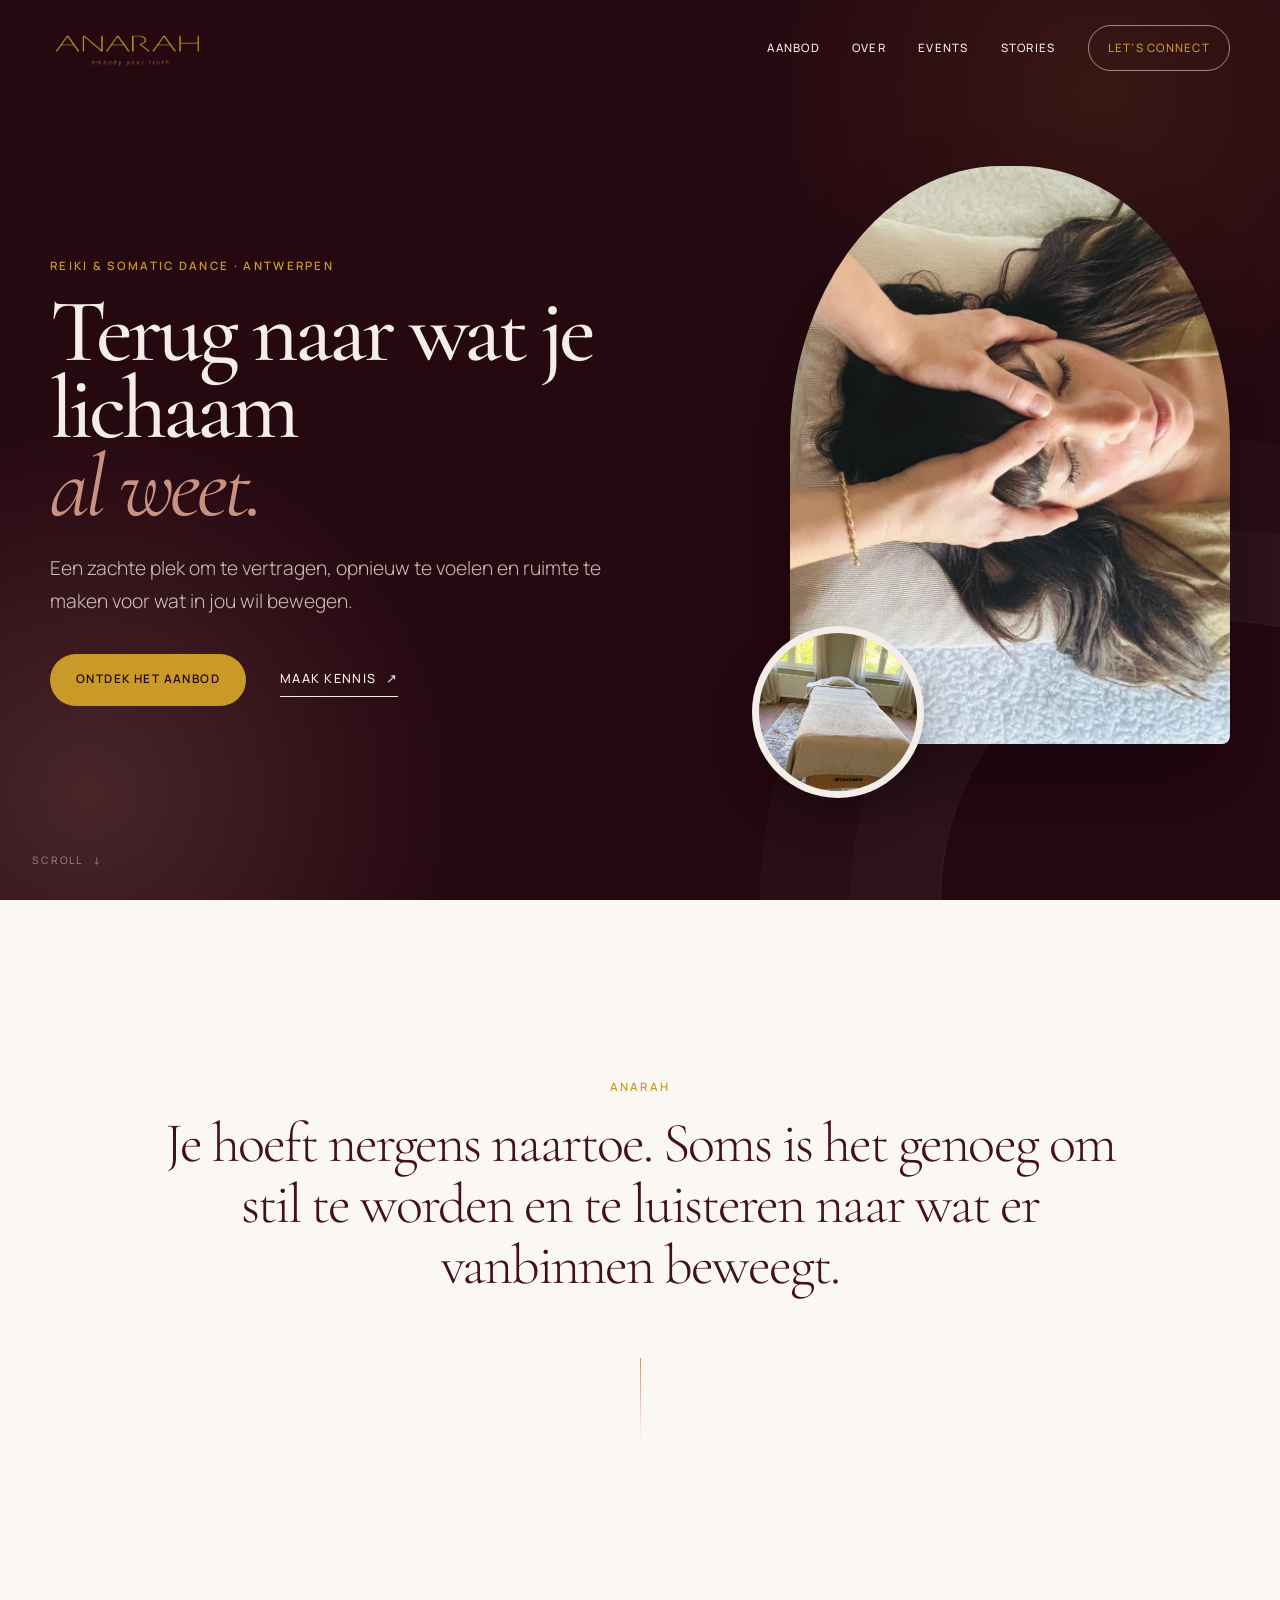
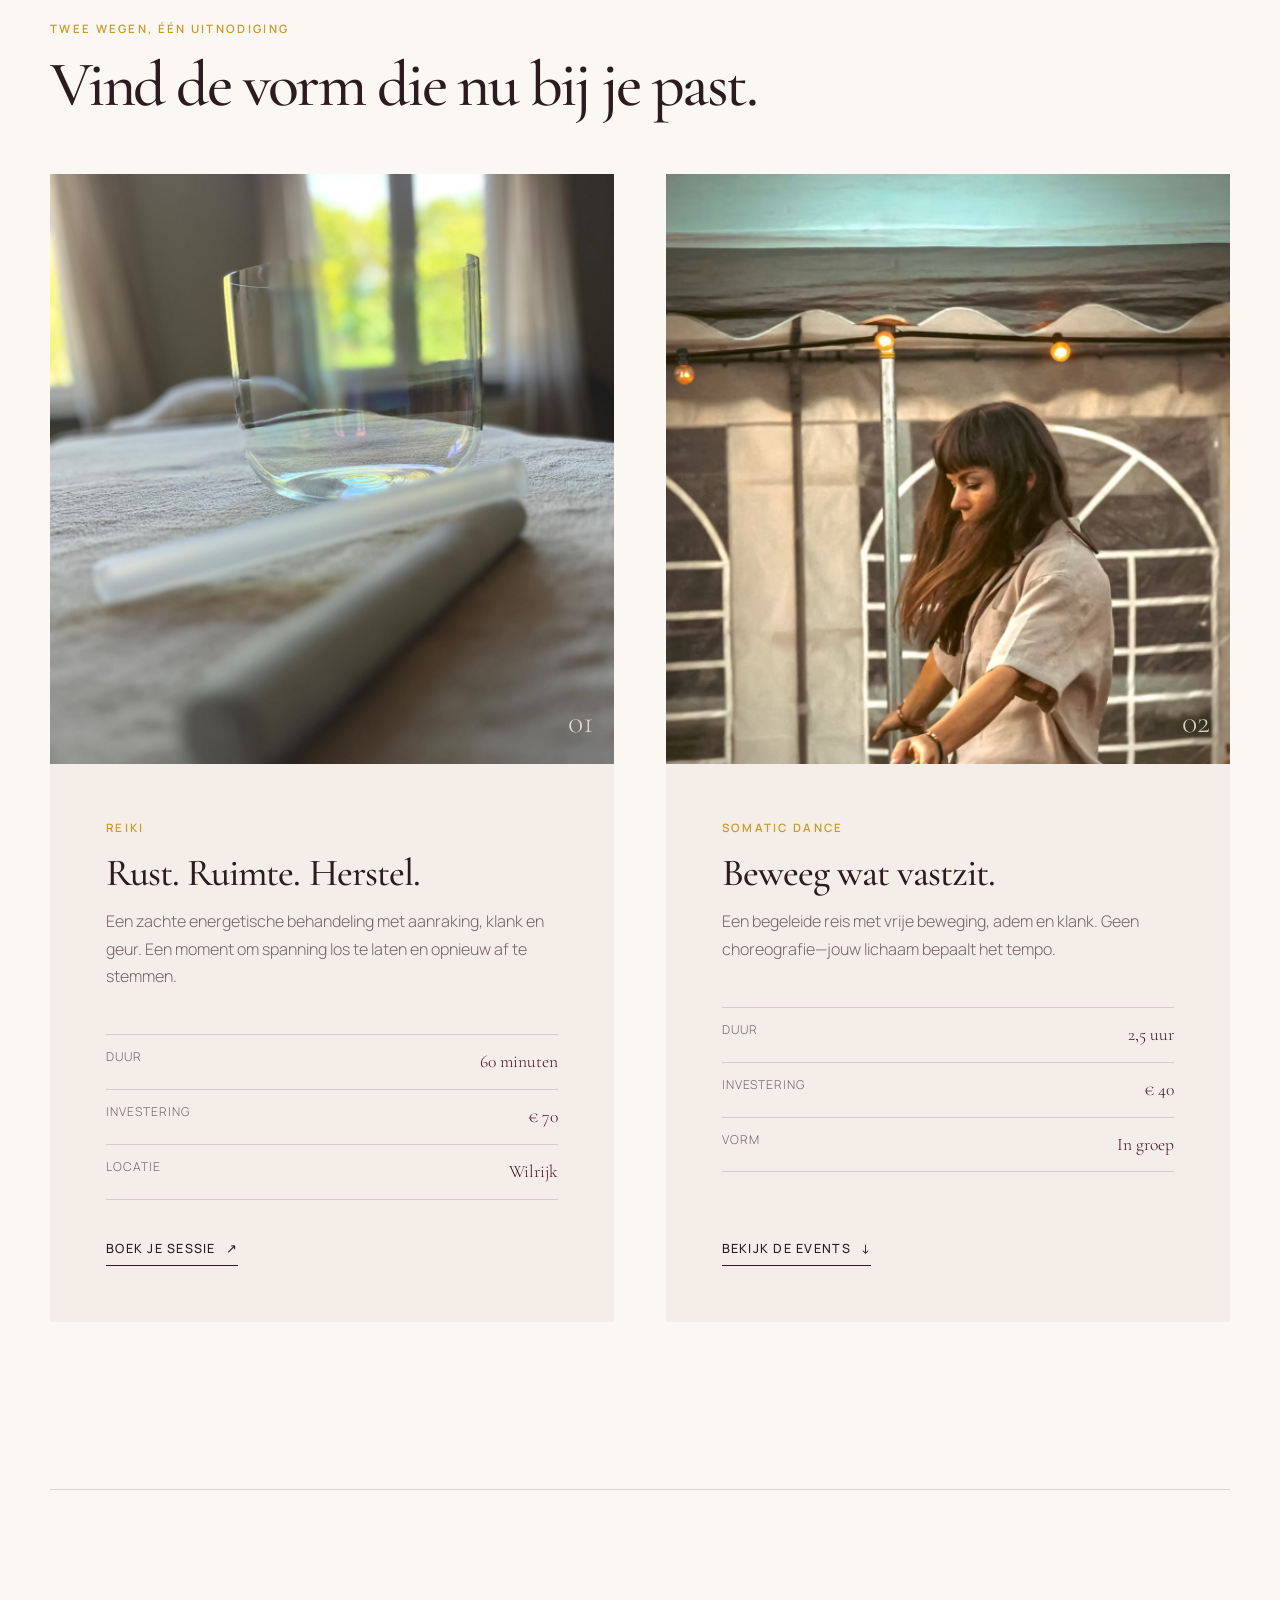
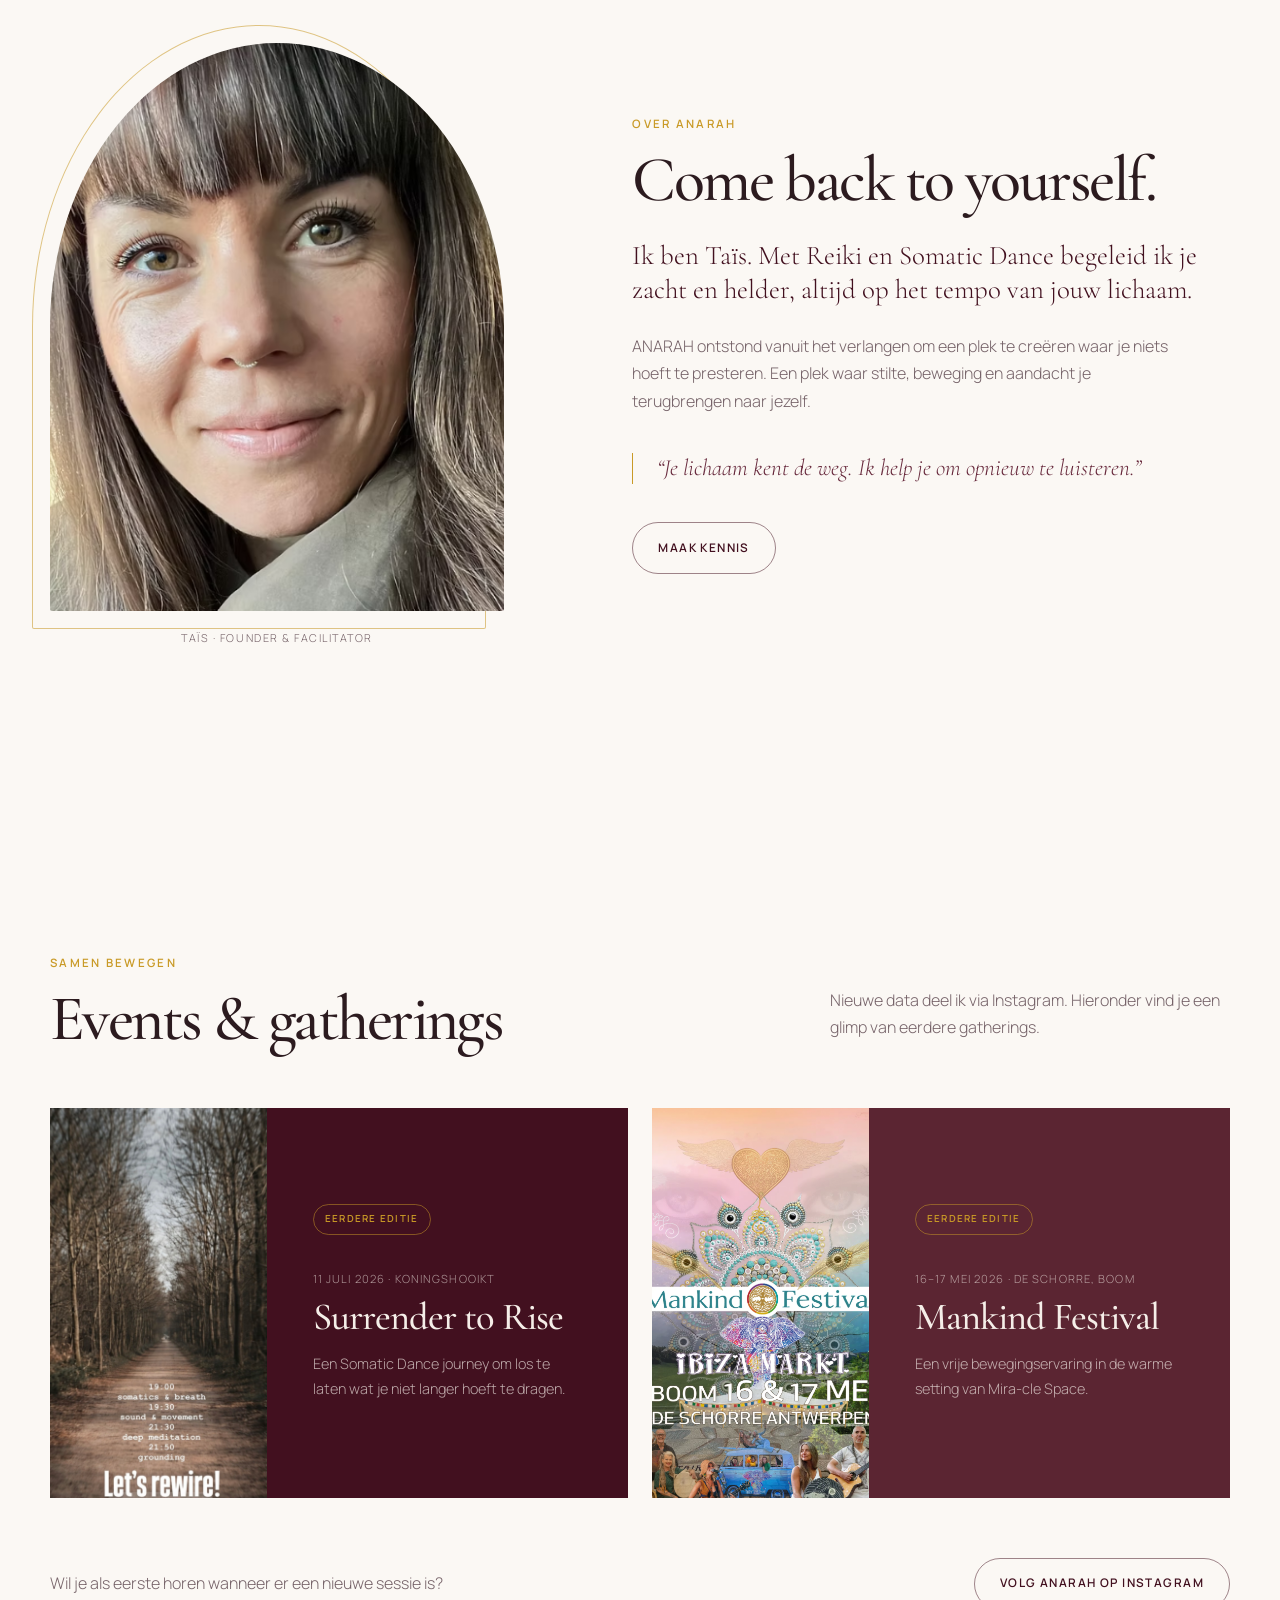
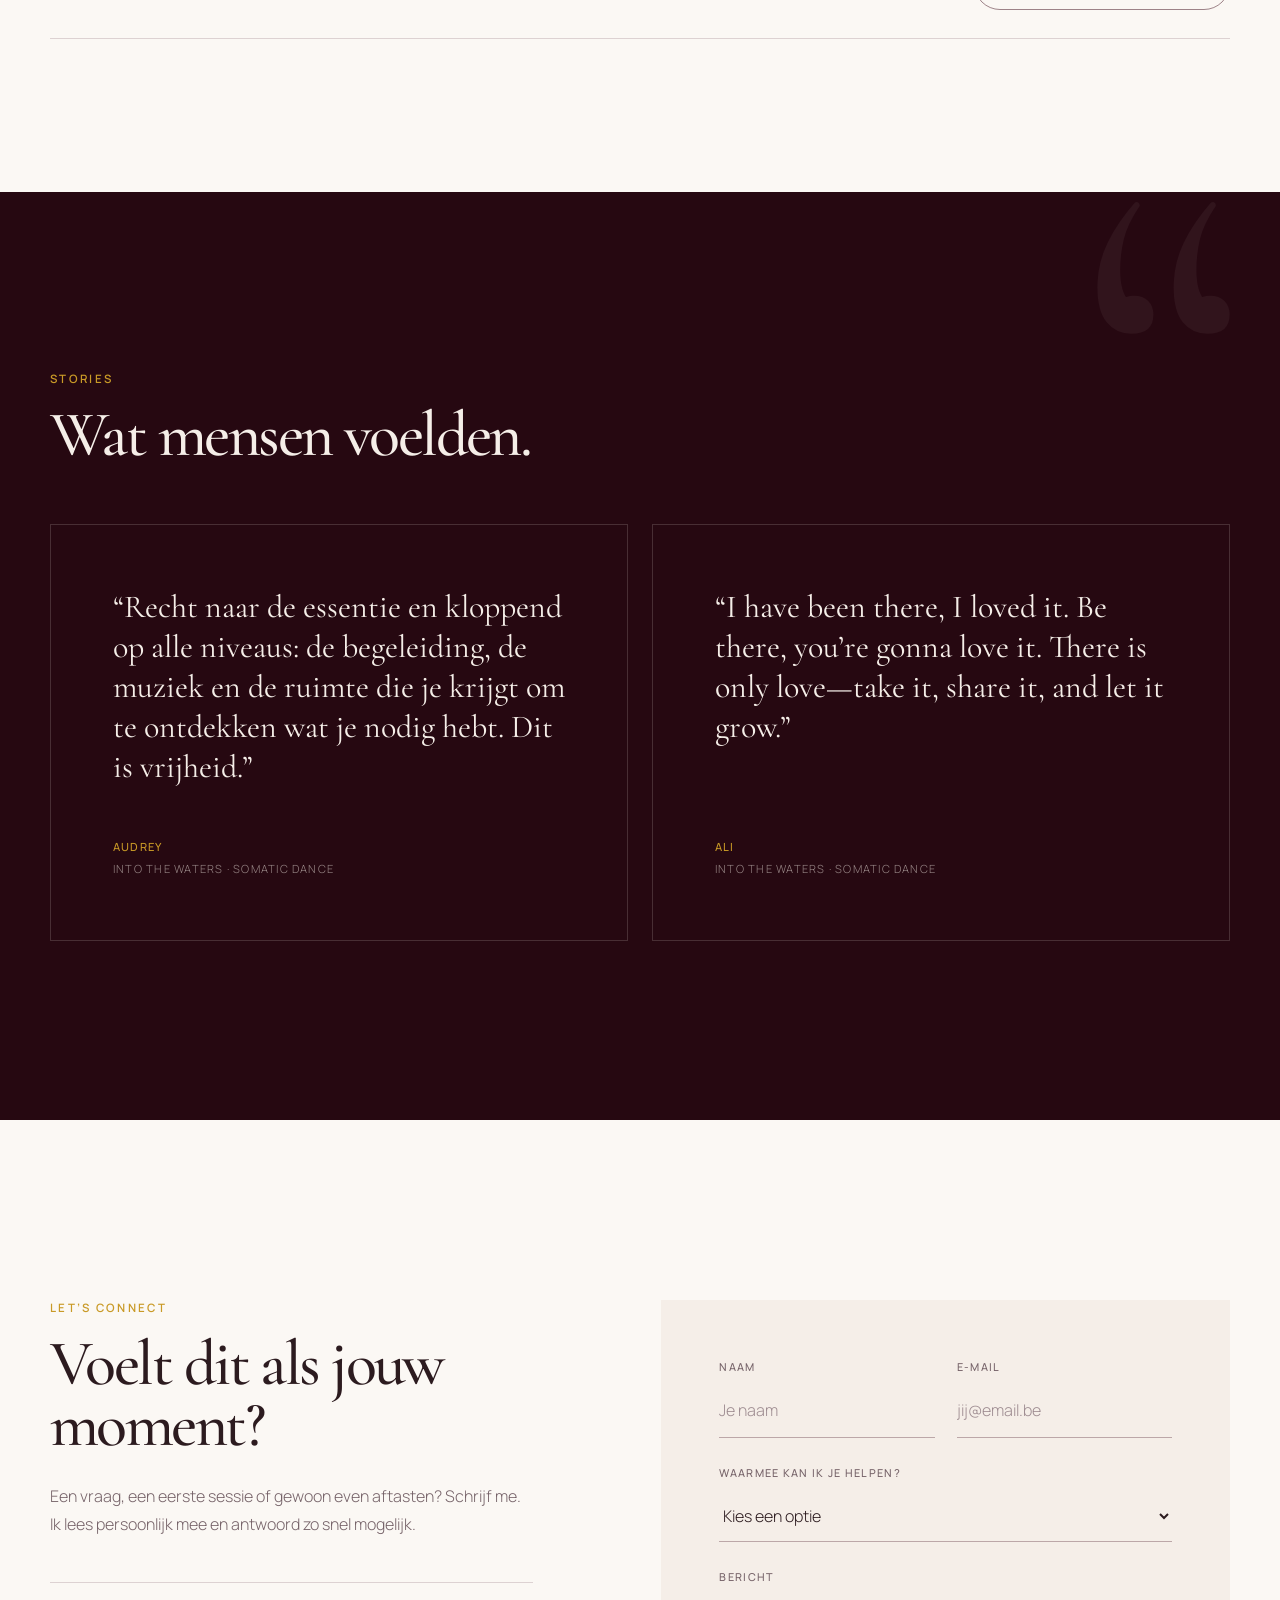
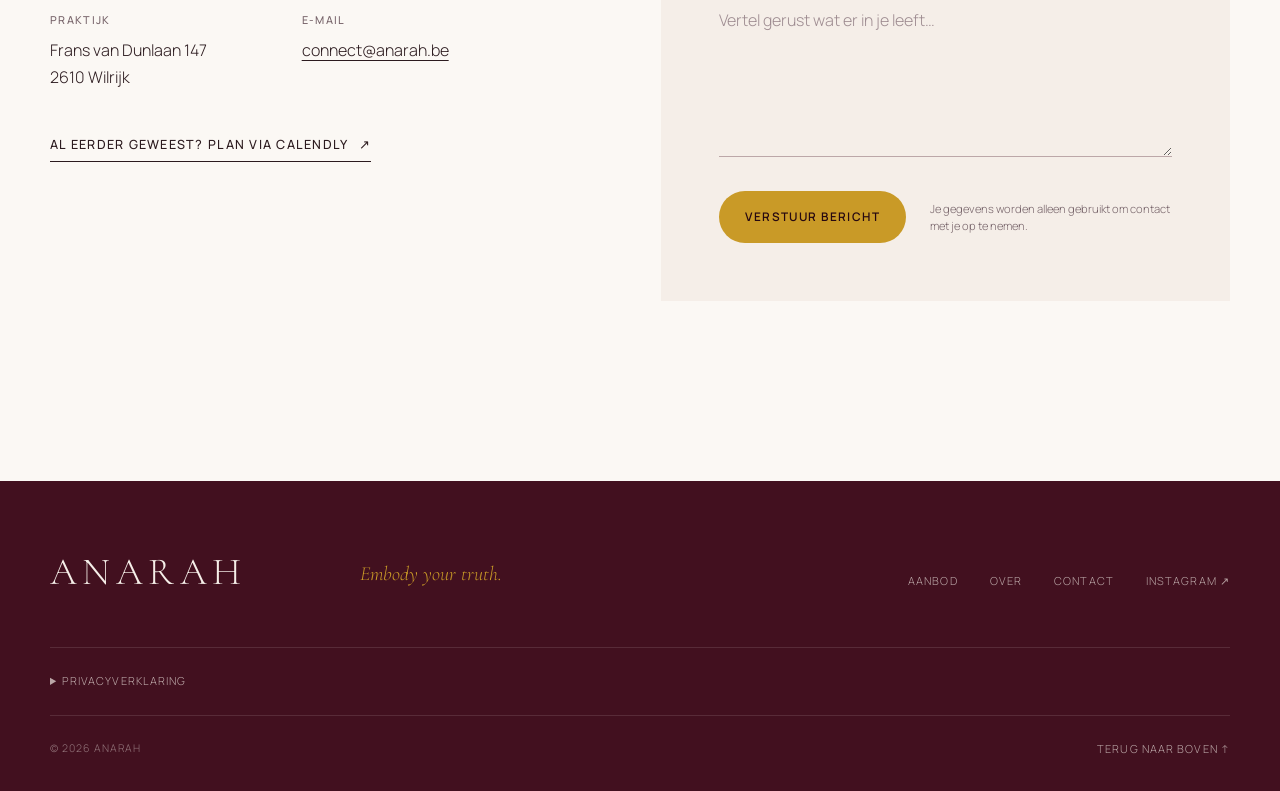
==== index.html @ c898d351 "remove rust ruimt beweging" ====
<!DOCTYPE html>
<html lang="nl">
<head>
    <meta charset="UTF-8">
    <meta name="viewport" content="width=device-width, initial-scale=1.0">
    <meta name="description" content="ANARAH biedt Reiki en Somatic Dance in Antwerpen: zachte ruimte om te vertragen, te voelen en opnieuw thuis te komen in je lichaam.">
    <meta name="theme-color" content="#42101f">
    <link rel="canonical" href="https://anarah.ruby-owl-6560.chatgpt.site/">
    <meta property="og:type" content="website">
    <meta property="og:locale" content="nl_BE">
    <meta property="og:title" content="ANARAH — Reiki &amp; Somatic Dance">
    <meta property="og:description" content="Een zachte plek om te vertragen, opnieuw te voelen en ruimte te maken voor wat in jou wil bewegen.">
    <meta property="og:url" content="https://anarah.ruby-owl-6560.chatgpt.site/">
    <meta property="og:image" content="https://anarah.ruby-owl-6560.chatgpt.site/images/og-anarah.jpg">
    <meta property="og:image:width" content="1200">
    <meta property="og:image:height" content="630">
    <meta property="og:image:alt" content="ANARAH — Reiki &amp; Somatic Dance. Come back to yourself.">
    <meta name="twitter:card" content="summary_large_image">
    <meta name="twitter:title" content="ANARAH — Reiki &amp; Somatic Dance">
    <meta name="twitter:description" content="Een zachte plek om te vertragen, opnieuw te voelen en ruimte te maken voor wat in jou wil bewegen.">
    <meta name="twitter:image" content="https://anarah.ruby-owl-6560.chatgpt.site/images/og-anarah.jpg">
    <title>ANARAH — Reiki &amp; Somatic Dance in Antwerpen</title>
    <link rel="preconnect" href="https://fonts.googleapis.com">
    <link rel="preconnect" href="https://fonts.gstatic.com" crossorigin>
    <link href="https://fonts.googleapis.com/css2?family=Cormorant+Garamond:ital,wght@0,400;0,500;0,600;1,400&amp;family=Manrope:wght@300;400;500;600&amp;display=swap" rel="stylesheet">
    <link rel="stylesheet" href="css/style.css">
    <script>document.documentElement.classList.add('js');</script>
</head>

<body>
    <a class="skip-link" href="#main">Ga naar de inhoud</a>

    <header class="site-header" id="top">
        <nav class="site-nav" aria-label="Hoofdnavigatie">
            <a href="#top" class="brand" aria-label="ANARAH — naar boven">
                <img src="images/logolanggeel.png" alt="ANARAH — embody your truth">
            </a>

            <button class="nav-toggle" type="button" aria-expanded="false" aria-controls="nav-links" aria-label="Open menu">
                <span></span>
                <span></span>
            </button>

            <div class="nav-links" id="nav-links">
                <a href="#aanbod">Aanbod</a>
                <a href="#over">Over</a>
                <a href="#events">Events</a>
                <a href="#stories">Stories</a>
                <a href="#contact" class="nav-cta">Let’s connect</a>
            </div>
        </nav>
    </header>

    <main id="main">
        <section class="hero" aria-labelledby="hero-title">
            <div class="hero-copy reveal">
                <p class="eyebrow">Reiki &amp; Somatic Dance · Antwerpen</p>
                <h1 id="hero-title">Terug naar wat je lichaam <em>al weet.</em></h1>
                <p class="hero-intro">Een zachte plek om te vertragen, opnieuw te voelen en ruimte te maken voor wat in jou wil bewegen.</p>
                <div class="hero-actions">
                    <a href="#aanbod" class="button button-primary">Ontdek het aanbod</a>
                    <a href="#contact" class="text-link">Maak kennis <span aria-hidden="true">↗</span></a>
                </div>
            </div>

            <div class="hero-visual reveal" aria-label="Reikibehandeling bij ANARAH">
                <div class="hero-image-main">
                    <img src="images/reikibehandeling.jpeg" alt="Een rustige reikibehandeling bij ANARAH">
                </div>
                <div class="hero-image-detail" aria-hidden="true">
                    <img src="images/reikiruimte.jpeg" alt="">
                </div>
            </div>

            <a class="scroll-cue" href="#intro" aria-label="Scroll naar de introductie">
                <span>Scroll</span>
                <span aria-hidden="true">↓</span>
            </a>
        </section>

        <section class="intro-section section-shell" id="intro">
            <p class="eyebrow reveal">ANARAH</p>
            <p class="statement reveal">Je hoeft nergens naartoe. Soms is het genoeg om stil te worden en te luisteren naar wat er vanbinnen beweegt.</p>
            <div class="soft-line" aria-hidden="true"></div>
        </section>

        <section class="services section-shell" id="aanbod" aria-labelledby="services-title">
            <div class="section-heading reveal">
                <p class="eyebrow">Twee wegen, één uitnodiging</p>
                <h2 id="services-title">Vind de vorm die nu bij je past.</h2>
            </div>

            <div class="service-grid">
                <article class="service-card service-card-reiki reveal" id="reiki">
                    <div class="service-card-image">
                        <img src="images/bowl.jpg" alt="Klankschaal in de reikruimte">
                        <span class="service-number">01</span>
                    </div>
                    <div class="service-card-copy">
                        <p class="eyebrow">Reiki</p>
                        <h3>Rust. Ruimte. Herstel.</h3>
                        <p>Een zachte energetische behandeling met aanraking, klank en geur. Een moment om spanning los te laten en opnieuw af te stemmen.</p>
                        <dl class="service-facts">
                            <div><dt>Duur</dt><dd>60 minuten</dd></div>
                            <div><dt>Investering</dt><dd>€ 70</dd></div>
                            <div><dt>Locatie</dt><dd>Wilrijk</dd></div>
                        </dl>
                        <a href="#contact" class="text-link">Boek je sessie <span aria-hidden="true">↗</span></a>
                    </div>
                </article>

                <article class="service-card service-card-dance reveal" id="somatic-dance">
                    <div class="service-card-image">
                        <img src="images/dans.png" alt="Taïs tijdens een Somatic Dance sessie">
                        <span class="service-number">02</span>
                    </div>
                    <div class="service-card-copy">
                        <p class="eyebrow">Somatic Dance</p>
                        <h3>Beweeg wat vastzit.</h3>
                        <p>Een begeleide reis met vrije beweging, adem en klank. Geen choreografie—jouw lichaam bepaalt het tempo.</p>
                        <dl class="service-facts">
                            <div><dt>Duur</dt><dd>2,5 uur</dd></div>
                            <div><dt>Investering</dt><dd>€ 40</dd></div>
                            <div><dt>Vorm</dt><dd>In groep</dd></div>
                        </dl>
                        <a href="#events" class="text-link">Bekijk de events <span aria-hidden="true">↓</span></a>
                    </div>
                </article>
            </div>
        </section>

        <section class="about section-shell" id="over" aria-labelledby="about-title">
            <div class="about-photo reveal">
                <img src="images/tais.png" alt="Taïs, oprichter van ANARAH">
                <span class="photo-caption">Taïs · founder &amp; facilitator</span>
            </div>
            <div class="about-copy reveal">
                <p class="eyebrow">Over ANARAH</p>
                <h2 id="about-title">Come back to yourself.</h2>
                <p class="about-lead">Ik ben Taïs. Met Reiki en Somatic Dance begeleid ik je zacht en helder, altijd op het tempo van jouw lichaam.</p>
                <p>ANARAH ontstond vanuit het verlangen om een plek te creëren waar je niets hoeft te presteren. Een plek waar stilte, beweging en aandacht je terugbrengen naar jezelf.</p>
                <blockquote>“Je lichaam kent de weg. Ik help je om opnieuw te luisteren.”</blockquote>
                <a href="#contact" class="button button-outline">Maak kennis</a>
            </div>
        </section>

        <section class="events section-shell" id="events" aria-labelledby="events-title">
            <div class="section-heading section-heading-row reveal">
                <div>
                    <p class="eyebrow">Samen bewegen</p>
                    <h2 id="events-title">Events &amp; gatherings</h2>
                </div>
                <p>Nieuwe data deel ik via Instagram. Hieronder vind je een glimp van eerdere gatherings.</p>
            </div>

            <div class="event-grid">
                <article class="event-card reveal">
                    <div class="event-image">
                        <img src="images/flyersomatic.jpg" alt="Surrender to Rise Somatic Dance">
                    </div>
                    <div class="event-copy">
                        <span class="event-status">Eerdere editie</span>
                        <p class="event-date">11 juli 2026 · Koningshooikt</p>
                        <h3>Surrender to Rise</h3>
                        <p>Een Somatic Dance journey om los te laten wat je niet langer hoeft te dragen.</p>
                    </div>
                </article>

                <article class="event-card reveal">
                    <div class="event-image">
                        <img src="images/mankind.png" alt="Mankind Festival in De Schorre">
                    </div>
                    <div class="event-copy">
                        <span class="event-status">Eerdere editie</span>
                        <p class="event-date">16–17 mei 2026 · De Schorre, Boom</p>
                        <h3>Mankind Festival</h3>
                        <p>Een vrije bewegingservaring in de warme setting van Mira-cle Space.</p>
                    </div>
                </article>
            </div>

            <div class="events-footer reveal">
                <p>Wil je als eerste horen wanneer er een nieuwe sessie is?</p>
                <a href="https://www.instagram.com/anarah_88" target="_blank" rel="noopener noreferrer" class="button button-outline">Volg ANARAH op Instagram</a>
            </div>
        </section>

        <section class="stories" id="stories" aria-labelledby="stories-title">
            <div class="section-shell">
                <div class="section-heading stories-heading reveal">
                    <p class="eyebrow">Stories</p>
                    <h2 id="stories-title">Wat mensen voelden.</h2>
                </div>

                <div class="story-grid">
                    <figure class="story-card reveal">
                        <blockquote>“Recht naar de essentie en kloppend op alle niveaus: de begeleiding, de muziek en de ruimte die je krijgt om te ontdekken wat je nodig hebt. Dit is vrijheid.”</blockquote>
                        <figcaption>
                            <strong>Audrey</strong>
                            <span>Into the Waters · Somatic Dance</span>
                        </figcaption>
                    </figure>

                    <figure class="story-card reveal">
                        <blockquote>“I have been there, I loved it. Be there, you’re gonna love it. There is only love—take it, share it, and let it grow.”</blockquote>
                        <figcaption>
                            <strong>Ali</strong>
                            <span>Into the Waters · Somatic Dance</span>
                        </figcaption>
                    </figure>
                </div>
            </div>
        </section>

        <section class="contact section-shell" id="contact" aria-labelledby="contact-title">
            <div class="contact-intro reveal">
                <p class="eyebrow">Let’s connect</p>
                <h2 id="contact-title">Voelt dit als jouw moment?</h2>
                <p>Een vraag, een eerste sessie of gewoon even aftasten? Schrijf me. Ik lees persoonlijk mee en antwoord zo snel mogelijk.</p>

                <div class="contact-details">
                    <div>
                        <span>Praktijk</span>
                        <address>Frans van Dunlaan 147<br>2610 Wilrijk</address>
                    </div>
                    <div>
                        <span>E-mail</span>
                        <a href="mailto:connect@anarah.be">connect@anarah.be</a>
                    </div>
                </div>

                <a href="https://calendly.com/tais-meeus/30min" target="_blank" rel="noopener noreferrer" class="text-link">Al eerder geweest? Plan via Calendly <span aria-hidden="true">↗</span></a>
            </div>

            <form class="contact-form reveal" id="contactForm" action="https://api.web3forms.com/submit" method="POST">
                <input type="hidden" name="access_key" value="cdd657ca-5a1e-4d22-bb32-f6017513e68b">
                <input type="hidden" name="subject" value="Nieuw contact via anarah.be">
                <input type="hidden" name="from_name" value="Anarah website">
                <input type="checkbox" name="botcheck" class="botcheck" tabindex="-1" autocomplete="off">

                <div class="form-row">
                    <label>
                        <span>Naam</span>
                        <input type="text" name="name" autocomplete="name" placeholder="Je naam" required>
                    </label>
                    <label>
                        <span>E-mail</span>
                        <input type="email" name="email" autocomplete="email" placeholder="jij@email.be" required>
                    </label>
                </div>

                <label>
                    <span>Waarmee kan ik je helpen?</span>
                    <select name="interest">
                        <option value="">Kies een optie</option>
                        <option value="Reiki">Reiki</option>
                        <option value="Somatic Dance">Somatic Dance</option>
                        <option value="Andere vraag">Andere vraag</option>
                    </select>
                </label>

                <label>
                    <span>Bericht</span>
                    <textarea name="message" placeholder="Vertel gerust wat er in je leeft…" rows="5" required></textarea>
                </label>

                <div class="form-footer">
                    <button type="submit" class="button button-primary">Verstuur bericht</button>
                    <p>Je gegevens worden alleen gebruikt om contact met je op te nemen.</p>
                </div>
                <p id="contactThanks" class="form-status" role="status" aria-live="polite"></p>
            </form>
        </section>
    </main>

    <footer class="site-footer">
        <div class="footer-main section-shell">
            <a href="#top" class="footer-brand">ANARAH</a>
            <p>Embody your truth.</p>
            <div class="footer-links">
                <a href="#aanbod">Aanbod</a>
                <a href="#over">Over</a>
                <a href="#contact">Contact</a>
                <a href="https://www.instagram.com/anarah_88" target="_blank" rel="noopener noreferrer">Instagram ↗</a>
            </div>
        </div>

        <details class="privacy-disclosure section-shell" id="privacy">
            <summary>Privacyverklaring</summary>
            <div class="privacy-content">
                <h2>Jouw gegevens, met zorg behandeld.</h2>
                <p>Wanneer je het contactformulier gebruikt, verwerk ik je naam, e-mailadres en bericht uitsluitend om op jouw vraag te antwoorden of een afspraak te regelen. Je gegevens worden niet gebruikt voor marketing en niet verkocht of gedeeld voor commerciële doeleinden.</p>
                <p>Wanneer er geen samenwerking ontstaat, verwijder ik de correspondentie binnen zes maanden. Bij een traject bewaar ik gegevens alleen zolang dat administratief of wettelijk nodig is. Deze website gebruikt geen tracking- of advertentiecookies.</p>
                <p>Je kunt je gegevens steeds inkijken, corrigeren of laten verwijderen via <a href="mailto:connect@anarah.be">connect@anarah.be</a>. Verantwoordelijke: Anarah, Frans van Dunlaan 147, 2610 Wilrijk.</p>
            </div>
        </details>

        <div class="footer-bottom section-shell">
            <span>© 2026 ANARAH</span>
            <a href="#top">Terug naar boven ↑</a>
        </div>
    </footer>

    <script src="js/script.js"></script>
</body>
</html>
---- css/style.css ----
:root {
    --wine: #42101f;
    --wine-deep: #260811;
    --wine-soft: #682a3d;
    --rose: #c99182;
    --blush: #ead7cf;
    --cream: #f5eee8;
    --paper: #fbf8f4;
    --gold: #c99a27;
    --ink: #2c1b1f;
    --muted: #766369;
    --line: rgba(66, 16, 31, 0.16);
    --serif: "Cormorant Garamond", Georgia, serif;
    --sans: "Manrope", Arial, sans-serif;
    --page: min(1180px, calc(100vw - 64px));
}

*, *::before, *::after { box-sizing: border-box; }

html {
    scroll-behavior: smooth;
    scroll-padding-top: 100px;
}

body {
    margin: 0;
    color: var(--ink);
    background: var(--paper);
    font-family: var(--sans);
    font-size: 16px;
    font-weight: 300;
    line-height: 1.7;
    -webkit-font-smoothing: antialiased;
}

body.menu-open { overflow: hidden; }
a { color: inherit; }
img { display: block; max-width: 100%; }
button, input, textarea, select { font: inherit; }
::selection { color: var(--cream); background: var(--wine-soft); }

.skip-link {
    position: fixed;
    top: 12px;
    left: 12px;
    z-index: 1000;
    transform: translateY(-150%);
    padding: 10px 16px;
    color: var(--wine);
    background: var(--cream);
    border-radius: 999px;
}

.skip-link:focus { transform: translateY(0); }
.section-shell { width: var(--page); margin-inline: auto; }

.eyebrow {
    margin: 0 0 18px;
    color: var(--gold);
    font-size: 0.72rem;
    font-weight: 600;
    letter-spacing: 0.2em;
    line-height: 1.4;
    text-transform: uppercase;
}

h1, h2, h3, p { margin-top: 0; }
h1, h2, h3 { font-family: var(--serif); font-weight: 500; }

h1 {
    margin-bottom: 26px;
    font-size: clamp(4rem, 7vw, 7.6rem);
    letter-spacing: -0.045em;
    line-height: 0.87;
}

h1 em {
    display: block;
    color: var(--rose);
    font-weight: 400;
}

h2 {
    margin-bottom: 28px;
    font-size: clamp(3rem, 5vw, 5.2rem);
    letter-spacing: -0.04em;
    line-height: 0.95;
}

h3 {
    margin-bottom: 16px;
    font-size: clamp(2rem, 3vw, 3rem);
    letter-spacing: -0.025em;
    line-height: 1;
}

.site-header {
    position: fixed;
    inset: 0 0 auto;
    z-index: 100;
    color: var(--cream);
    transition: background-color 0.35s ease, box-shadow 0.35s ease;
}

.site-header.scrolled,
.site-header.menu-visible {
    background: rgba(38, 8, 17, 0.94);
    box-shadow: 0 1px 0 rgba(255, 255, 255, 0.08);
    backdrop-filter: blur(18px);
}

.site-nav {
    width: var(--page);
    height: 96px;
    margin-inline: auto;
    display: flex;
    align-items: center;
    justify-content: space-between;
}

.brand { position: relative; z-index: 102; display: block; width: 156px; }
.brand img { width: 100%; height: auto; }

.nav-links {
    display: flex;
    align-items: center;
    gap: clamp(18px, 2.5vw, 38px);
}

.nav-links a {
    color: var(--cream);
    font-size: 0.72rem;
    font-weight: 500;
    letter-spacing: 0.11em;
    text-decoration: none;
    text-transform: uppercase;
    transition: color 0.2s ease;
}

.nav-links a:hover,
.nav-links a:focus-visible,
.nav-links a.active { color: var(--gold); }

.nav-links .nav-cta {
    padding: 12px 19px;
    border: 1px solid rgba(245, 238, 232, 0.55);
    border-radius: 999px;
}

.nav-links .nav-cta:hover,
.nav-links .nav-cta:focus-visible { color: var(--wine-deep); background: var(--cream); }

.nav-toggle {
    position: relative;
    z-index: 102;
    display: none;
    width: 44px;
    height: 44px;
    padding: 0;
    color: inherit;
    background: transparent;
    border: 0;
    cursor: pointer;
}

.nav-toggle span {
    position: absolute;
    left: 9px;
    display: block;
    width: 26px;
    height: 1px;
    background: currentColor;
    transition: transform 0.25s ease, top 0.25s ease;
}

.nav-toggle span:first-child { top: 17px; }
.nav-toggle span:last-child { top: 27px; }
.nav-toggle[aria-expanded="true"] span:first-child { top: 22px; transform: rotate(45deg); }
.nav-toggle[aria-expanded="true"] span:last-child { top: 22px; transform: rotate(-45deg); }

.hero {
    position: relative;
    min-height: 100svh;
    display: grid;
    grid-template-columns: minmax(0, 1fr) minmax(380px, 0.78fr);
    gap: clamp(40px, 7vw, 120px);
    align-items: center;
    padding: 150px max(32px, calc((100vw - 1180px) / 2)) 86px;
    color: var(--cream);
    overflow: hidden;
    background:
        radial-gradient(circle at 7% 88%, rgba(201, 145, 130, 0.21), transparent 26%),
        radial-gradient(circle at 86% 10%, rgba(201, 154, 39, 0.11), transparent 25%),
        var(--wine-deep);
}

.hero::before {
    content: "";
    position: absolute;
    width: 560px;
    aspect-ratio: 1;
    right: -220px;
    bottom: -280px;
    border: 1px solid rgba(245, 238, 232, 0.09);
    border-radius: 50%;
    box-shadow: 0 0 0 90px rgba(245, 238, 232, 0.025), 0 0 0 180px rgba(245, 238, 232, 0.018);
}

.hero-copy { position: relative; z-index: 2; max-width: 710px; }

.hero-intro {
    max-width: 570px;
    margin-bottom: 36px;
    color: rgba(245, 238, 232, 0.78);
    font-size: clamp(1rem, 1.5vw, 1.2rem);
}

.hero-actions { display: flex; align-items: center; gap: 34px; }

.button {
    display: inline-flex;
    min-height: 52px;
    align-items: center;
    justify-content: center;
    padding: 14px 25px;
    border: 1px solid transparent;
    border-radius: 999px;
    font-size: 0.74rem;
    font-weight: 600;
    letter-spacing: 0.12em;
    line-height: 1.2;
    text-decoration: none;
    text-transform: uppercase;
    cursor: pointer;
    transition: transform 0.25s ease, color 0.25s ease, background-color 0.25s ease, border-color 0.25s ease;
}

.button:hover,
.button:focus-visible { transform: translateY(-2px); }
.button-primary { color: var(--wine-deep); background: var(--gold); }
.button-primary:hover,
.button-primary:focus-visible { background: #ddb54d; }
.button-outline { color: var(--wine); border-color: rgba(66, 16, 31, 0.5); }
.button-outline:hover,
.button-outline:focus-visible { color: var(--cream); background: var(--wine); border-color: var(--wine); }

.text-link {
    display: inline-flex;
    align-items: center;
    gap: 10px;
    padding-block: 6px;
    color: inherit;
    border-bottom: 1px solid currentColor;
    font-size: 0.79rem;
    font-weight: 500;
    letter-spacing: 0.1em;
    text-decoration: none;
    text-transform: uppercase;
}

.text-link span { transition: transform 0.2s ease; }
.text-link:hover span,
.text-link:focus-visible span { transform: translate(3px, -3px); }

.hero-visual {
    position: relative;
    z-index: 1;
    width: min(100%, 495px);
    justify-self: end;
    padding: 0 0 54px 38px;
}

.hero-image-main {
    aspect-ratio: 4 / 5.25;
    overflow: hidden;
    border-radius: 48% 48% 8px 8px;
    box-shadow: 0 40px 80px rgba(0, 0, 0, 0.32);
}

.hero-image-main img { width: 100%; height: 100%; object-fit: cover; }

.hero-image-detail {
    position: absolute;
    left: 0;
    bottom: 0;
    width: 36%;
    aspect-ratio: 1;
    padding: 7px;
    background: var(--cream);
    border-radius: 50%;
    box-shadow: 0 18px 42px rgba(0, 0, 0, 0.24);
}

.hero-image-detail img { width: 100%; height: 100%; object-fit: cover; border-radius: 50%; }

.scroll-cue {
    position: absolute;
    left: 32px;
    bottom: 30px;
    display: flex;
    align-items: center;
    gap: 10px;
    color: rgba(245, 238, 232, 0.45);
    font-size: 0.65rem;
    font-weight: 500;
    letter-spacing: 0.18em;
    text-decoration: none;
    text-transform: uppercase;
}

.intro-section { padding-block: clamp(110px, 14vw, 190px); text-align: center; }

.statement {
    max-width: 950px;
    margin: 0 auto;
    color: var(--wine);
    font-family: var(--serif);
    font-size: clamp(2.3rem, 4.4vw, 4.6rem);
    letter-spacing: -0.035em;
    line-height: 1.08;
}

.soft-line {
    width: 1px;
    height: 84px;
    margin: 62px auto 0;
    background: linear-gradient(var(--rose), transparent);
}

.services { padding-bottom: clamp(110px, 13vw, 180px); }
.section-heading { max-width: 760px; margin-bottom: 58px; }

.service-grid {
    display: grid;
    grid-template-columns: repeat(2, minmax(0, 1fr));
    gap: clamp(24px, 4vw, 56px);
    align-items: stretch;
}

.service-card {
    height: 100%;
    display: flex;
    flex-direction: column;
    overflow: hidden;
    background: var(--cream);
}

.service-card-image {
    position: relative;
    height: clamp(380px, 49vw, 590px);
    overflow: hidden;
}

.service-card-image img {
    width: 100%;
    height: 100%;
    object-fit: cover;
    transition: transform 0.8s cubic-bezier(.2,.7,.2,1);
}

.service-card-reiki .service-card-image img { object-position: center 65%; }
.service-card-dance .service-card-image img { object-position: center 24%; }
.service-card:hover .service-card-image img { transform: scale(1.025); }

.service-number {
    position: absolute;
    right: 20px;
    bottom: 14px;
    color: rgba(245, 238, 232, 0.82);
    font-family: var(--serif);
    font-size: 2rem;
}

.service-card-copy {
    flex: 1;
    display: flex;
    flex-direction: column;
    padding: clamp(30px, 5vw, 56px);
}
.service-card-copy > p:not(.eyebrow) { max-width: 510px; color: var(--muted); }
.service-facts { margin: 28px 0 32px; border-top: 1px solid var(--line); }
.service-card-copy .text-link { align-self: flex-start; margin-top: auto; }

.service-facts div {
    display: flex;
    justify-content: space-between;
    gap: 20px;
    padding: 12px 0;
    border-bottom: 1px solid var(--line);
}

.service-facts dt {
    color: var(--muted);
    font-size: 0.76rem;
    letter-spacing: 0.08em;
    text-transform: uppercase;
}

.service-facts dd { margin: 0; color: var(--wine); font-family: var(--serif); font-size: 1.1rem; }

.about {
    display: grid;
    grid-template-columns: minmax(300px, 0.76fr) minmax(0, 1fr);
    gap: clamp(54px, 10vw, 140px);
    align-items: center;
    padding-block: clamp(100px, 12vw, 170px);
    border-top: 1px solid var(--line);
}

.about-photo { position: relative; }

.about-photo::before {
    content: "";
    position: absolute;
    inset: -18px 18px 18px -18px;
    z-index: -1;
    border: 1px solid rgba(201, 154, 39, 0.55);
    border-radius: 50% 50% 2px 2px;
}

.about-photo img {
    width: 100%;
    aspect-ratio: 4 / 5;
    object-fit: cover;
    border-radius: 50% 50% 2px 2px;
}

.photo-caption {
    display: block;
    margin-top: 18px;
    color: var(--muted);
    font-size: 0.68rem;
    letter-spacing: 0.14em;
    text-align: center;
    text-transform: uppercase;
}

.about-copy { max-width: 600px; }

.about-lead {
    color: var(--wine);
    font-family: var(--serif);
    font-size: clamp(1.45rem, 2.1vw, 2rem);
    line-height: 1.25;
}

.about-copy > p:not(.eyebrow):not(.about-lead) { max-width: 540px; color: var(--muted); }

.about-copy blockquote {
    margin: 38px 0;
    padding-left: 24px;
    color: var(--wine-soft);
    border-left: 1px solid var(--gold);
    font-family: var(--serif);
    font-size: 1.45rem;
    font-style: italic;
    line-height: 1.35;
}

.events { padding-block: clamp(100px, 12vw, 170px); }

.section-heading-row {
    max-width: none;
    display: flex;
    align-items: end;
    justify-content: space-between;
    gap: 60px;
}

.section-heading-row h2 { margin-bottom: 0; }
.section-heading-row > p { max-width: 400px; margin-bottom: 8px; color: var(--muted); }

.event-grid {
    display: grid;
    grid-template-columns: repeat(2, minmax(0, 1fr));
    gap: 24px;
}

.event-card {
    display: grid;
    grid-template-columns: minmax(145px, 0.75fr) minmax(0, 1.25fr);
    min-height: 390px;
    overflow: hidden;
    color: var(--cream);
    background: var(--wine);
}

.event-card:nth-child(2) { background: #5b2532; }
.event-image { min-height: 100%; overflow: hidden; }
.event-image img { width: 100%; height: 100%; object-fit: cover; }

.event-copy {
    display: flex;
    flex-direction: column;
    justify-content: center;
    padding: clamp(26px, 4vw, 46px);
}

.event-status {
    width: fit-content;
    margin-bottom: 34px;
    padding: 6px 11px;
    color: var(--gold);
    border: 1px solid rgba(201, 154, 39, 0.5);
    border-radius: 999px;
    font-size: 0.61rem;
    font-weight: 600;
    letter-spacing: 0.13em;
    text-transform: uppercase;
}

.event-date {
    margin-bottom: 10px;
    color: rgba(245, 238, 232, 0.6);
    font-size: 0.7rem;
    letter-spacing: 0.1em;
    text-transform: uppercase;
}

.event-copy h3 { font-size: clamp(1.8rem, 3vw, 2.8rem); }
.event-copy > p:last-child { margin: 0; color: rgba(245, 238, 232, 0.68); font-size: 0.9rem; }

.events-footer {
    display: flex;
    justify-content: space-between;
    align-items: center;
    gap: 30px;
    margin-top: 32px;
    padding: 28px 0;
    border-bottom: 1px solid var(--line);
}

.events-footer p { margin: 0; color: var(--muted); }

.stories {
    position: relative;
    padding-block: clamp(110px, 14vw, 190px);
    color: var(--cream);
    overflow: hidden;
    background: var(--wine-deep);
}

.stories::after {
    content: "“";
    position: absolute;
    right: 2vw;
    top: -90px;
    color: rgba(234, 215, 207, 0.055);
    font-family: var(--serif);
    font-size: 34rem;
    line-height: 1;
}

.stories-heading { position: relative; z-index: 1; }

.story-grid {
    position: relative;
    z-index: 1;
    display: grid;
    grid-template-columns: repeat(2, minmax(0, 1fr));
    gap: 24px;
}

.story-card {
    min-height: 390px;
    margin: 0;
    display: flex;
    flex-direction: column;
    justify-content: space-between;
    padding: clamp(36px, 5vw, 62px);
    border: 1px solid rgba(245, 238, 232, 0.16);
}

.story-card blockquote {
    margin: 0 0 50px;
    font-family: var(--serif);
    font-size: clamp(1.6rem, 2.5vw, 2.35rem);
    font-weight: 400;
    line-height: 1.25;
}

.story-card figcaption {
    display: flex;
    flex-direction: column;
    gap: 3px;
    color: rgba(245, 238, 232, 0.55);
    font-size: 0.7rem;
    letter-spacing: 0.11em;
    text-transform: uppercase;
}

.story-card figcaption strong { color: var(--gold); font-weight: 500; }

.contact {
    display: grid;
    grid-template-columns: minmax(0, 0.85fr) minmax(400px, 1fr);
    gap: clamp(60px, 10vw, 140px);
    padding-block: clamp(110px, 14vw, 180px);
}

.contact-intro { align-self: start; }
.contact-intro > p:not(.eyebrow) { max-width: 490px; color: var(--muted); }

.contact-details {
    display: grid;
    grid-template-columns: 1fr 1fr;
    gap: 20px;
    margin: 44px 0 36px;
    padding-top: 28px;
    border-top: 1px solid var(--line);
}

.contact-details span,
.contact-form label > span {
    display: block;
    margin-bottom: 8px;
    color: var(--muted);
    font-size: 0.68rem;
    font-weight: 500;
    letter-spacing: 0.12em;
    text-transform: uppercase;
}

.contact-details address { font-style: normal; }
.contact-details a { text-underline-offset: 4px; }

.contact-form {
    display: grid;
    gap: 26px;
    padding: clamp(32px, 5vw, 58px);
    background: var(--cream);
}

.form-row { display: grid; grid-template-columns: repeat(2, minmax(0, 1fr)); gap: 22px; }
.contact-form label { display: block; }

.contact-form input,
.contact-form select,
.contact-form textarea {
    width: 100%;
    padding: 13px 0;
    color: var(--ink);
    background: transparent;
    border: 0;
    border-bottom: 1px solid rgba(66, 16, 31, 0.32);
    border-radius: 0;
    outline: none;
    transition: border-color 0.2s ease;
}

.contact-form textarea { min-height: 130px; resize: vertical; }
.contact-form input:focus,
.contact-form select:focus,
.contact-form textarea:focus { border-color: var(--gold); }
.contact-form input::placeholder,
.contact-form textarea::placeholder { color: #9e8c91; }

.form-footer { display: flex; align-items: center; gap: 24px; }
.form-footer p { max-width: 240px; margin: 0; color: var(--muted); font-size: 0.7rem; line-height: 1.55; }

.form-status {
    display: none;
    margin: 0;
    padding: 12px 14px;
    color: var(--wine);
    background: rgba(201, 154, 39, 0.15);
    font-size: 0.85rem;
}

.form-status.visible { display: block; }
.botcheck { position: absolute !important; left: -9999px !important; }
.site-footer { color: var(--cream); background: var(--wine); }

.footer-main {
    display: grid;
    grid-template-columns: 1fr 1fr 2fr;
    align-items: end;
    gap: 30px;
    padding-block: 72px 56px;
}

.footer-brand {
    font-family: var(--serif);
    font-size: 2.4rem;
    letter-spacing: 0.14em;
    line-height: 1;
    text-decoration: none;
}

.footer-main > p { margin: 0; color: var(--gold); font-family: var(--serif); font-size: 1.25rem; font-style: italic; }

.footer-links { display: flex; justify-content: flex-end; gap: clamp(16px, 2.5vw, 34px); }

.footer-links a,
.footer-bottom a {
    color: rgba(245, 238, 232, 0.66);
    font-size: 0.69rem;
    letter-spacing: 0.1em;
    text-decoration: none;
    text-transform: uppercase;
}

.footer-links a:hover,
.footer-links a:focus-visible,
.footer-bottom a:hover,
.footer-bottom a:focus-visible { color: var(--gold); }

.privacy-disclosure {
    padding-block: 24px;
    border-top: 1px solid rgba(245, 238, 232, 0.12);
    border-bottom: 1px solid rgba(245, 238, 232, 0.12);
}

.privacy-disclosure summary {
    width: fit-content;
    color: rgba(245, 238, 232, 0.68);
    font-size: 0.69rem;
    letter-spacing: 0.1em;
    text-transform: uppercase;
    cursor: pointer;
}

.privacy-content { max-width: 760px; padding: 36px 0 22px; color: rgba(245, 238, 232, 0.68); }
.privacy-content h2 { margin-bottom: 22px; color: var(--cream); font-size: 2.6rem; }
.privacy-content p { font-size: 0.88rem; }
.privacy-content a { color: var(--gold); }

.footer-bottom {
    display: flex;
    align-items: center;
    justify-content: space-between;
    padding-block: 24px 32px;
    color: rgba(245, 238, 232, 0.45);
    font-size: 0.66rem;
    letter-spacing: 0.09em;
}

.js .reveal {
    opacity: 0;
    transform: translateY(24px);
    transition: opacity 0.75s ease, transform 0.75s cubic-bezier(.2,.7,.2,1);
}

.js .reveal.is-visible { opacity: 1; transform: translateY(0); }

@media (max-width: 980px) {
    :root { --page: min(100% - 42px, 760px); }
    .nav-toggle { display: block; }

    .nav-links {
        position: fixed;
        inset: 0;
        display: flex;
        flex-direction: column;
        justify-content: center;
        gap: 28px;
        visibility: hidden;
        opacity: 0;
        background: var(--wine-deep);
        transition: opacity 0.25s ease, visibility 0.25s ease;
    }

    .nav-links.open { visibility: visible; opacity: 1; }

    .nav-links a {
        font-family: var(--serif);
        font-size: 2.2rem;
        font-weight: 400;
        letter-spacing: 0;
        text-transform: none;
    }

    .nav-links .nav-cta {
        padding: 10px 24px;
        font-family: var(--sans);
        font-size: 0.78rem;
        letter-spacing: 0.11em;
        text-transform: uppercase;
    }

    .hero { grid-template-columns: 1fr; gap: 64px; padding: 150px 21px 100px; }
    .hero-copy { width: min(100%, 760px); margin-inline: auto; }
    .hero-visual { width: min(86%, 520px); justify-self: center; }
    .scroll-cue { display: none; }
    .service-grid,
    .event-grid,
    .story-grid { grid-template-columns: 1fr; }
    .service-card-image { height: min(680px, 98vw); }
    .about { grid-template-columns: minmax(230px, 0.7fr) minmax(0, 1fr); gap: 60px; }
    .section-heading-row { align-items: start; flex-direction: column; gap: 12px; }
    .event-card { grid-template-columns: minmax(180px, 0.75fr) minmax(0, 1.25fr); }
    .contact { grid-template-columns: 1fr; }
    .footer-main { grid-template-columns: 1fr 1fr; }
    .footer-links { grid-column: 1 / -1; justify-content: flex-start; margin-top: 26px; }
}

@media (max-width: 680px) {
    :root { --page: calc(100% - 36px); }
    html { scroll-padding-top: 76px; }
    .site-nav { height: 76px; }
    .brand { width: 132px; }
    .hero { min-height: auto; padding-top: 124px; }
    h1 { font-size: clamp(3.4rem, 17vw, 5.4rem); }
    h2 { font-size: clamp(2.75rem, 13vw, 4rem); }
    .hero-actions { align-items: flex-start; flex-direction: column; gap: 22px; }
    .hero-visual { width: 96%; padding-left: 22px; }
    .intro-section { padding-block: 100px; }
    .statement { font-size: 2.35rem; }
    .about { grid-template-columns: 1fr; padding-inline: 14px; }
    .about-photo { width: min(88%, 430px); margin-inline: auto; }
    .event-card { grid-template-columns: 1fr; }
    .event-image { height: 330px; }
    .event-image img { object-position: center 22%; }
    .events-footer,
    .form-footer { align-items: flex-start; flex-direction: column; }
    .story-card { min-height: 340px; }
    .form-row,
    .contact-details { grid-template-columns: 1fr; }
    .contact-form { margin-inline: -18px; }
    .footer-main { grid-template-columns: 1fr; align-items: start; }
    .footer-main > p,
    .footer-links { grid-column: auto; }
    .footer-links { flex-wrap: wrap; justify-content: flex-start; row-gap: 14px; }
}

@media (prefers-reduced-motion: reduce) {
    html { scroll-behavior: auto; }
    *, *::before, *::after {
        scroll-behavior: auto !important;
        transition-duration: 0.01ms !important;
        animation-duration: 0.01ms !important;
        animation-iteration-count: 1 !important;
    }
}
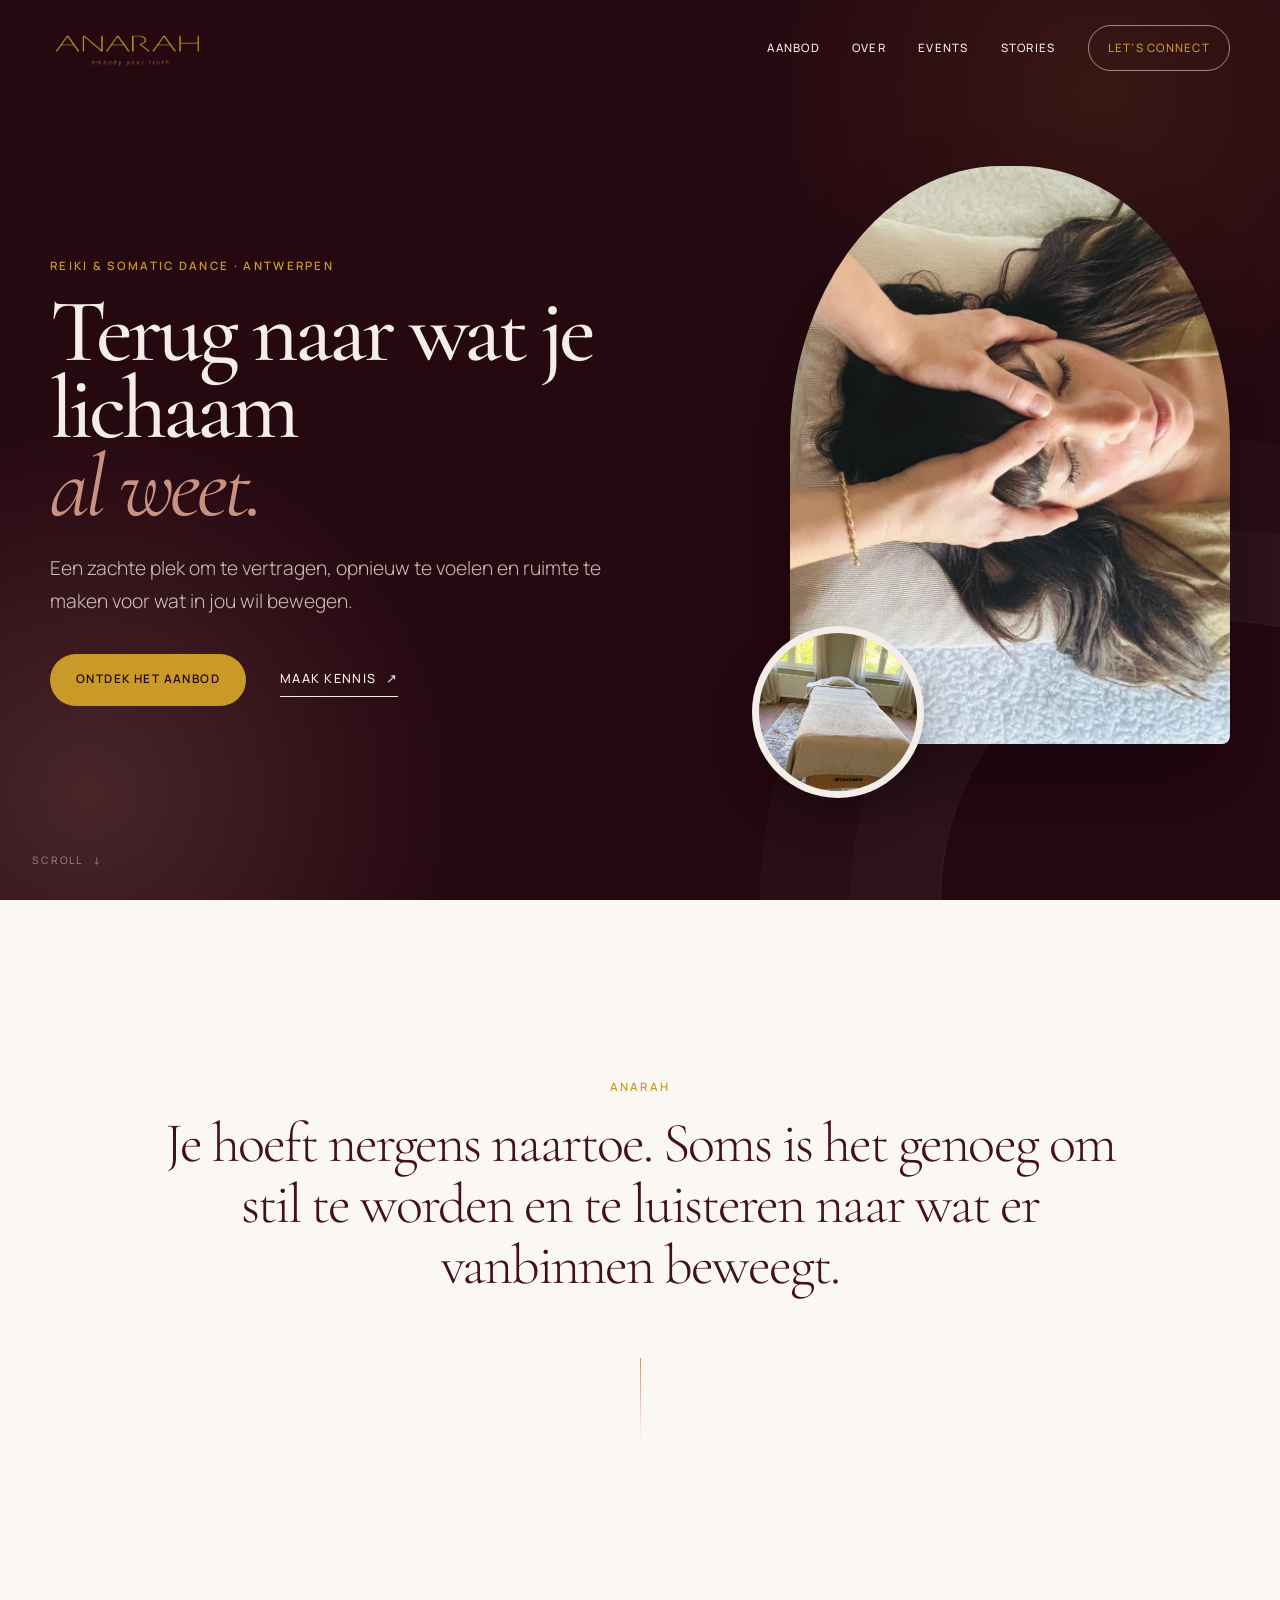
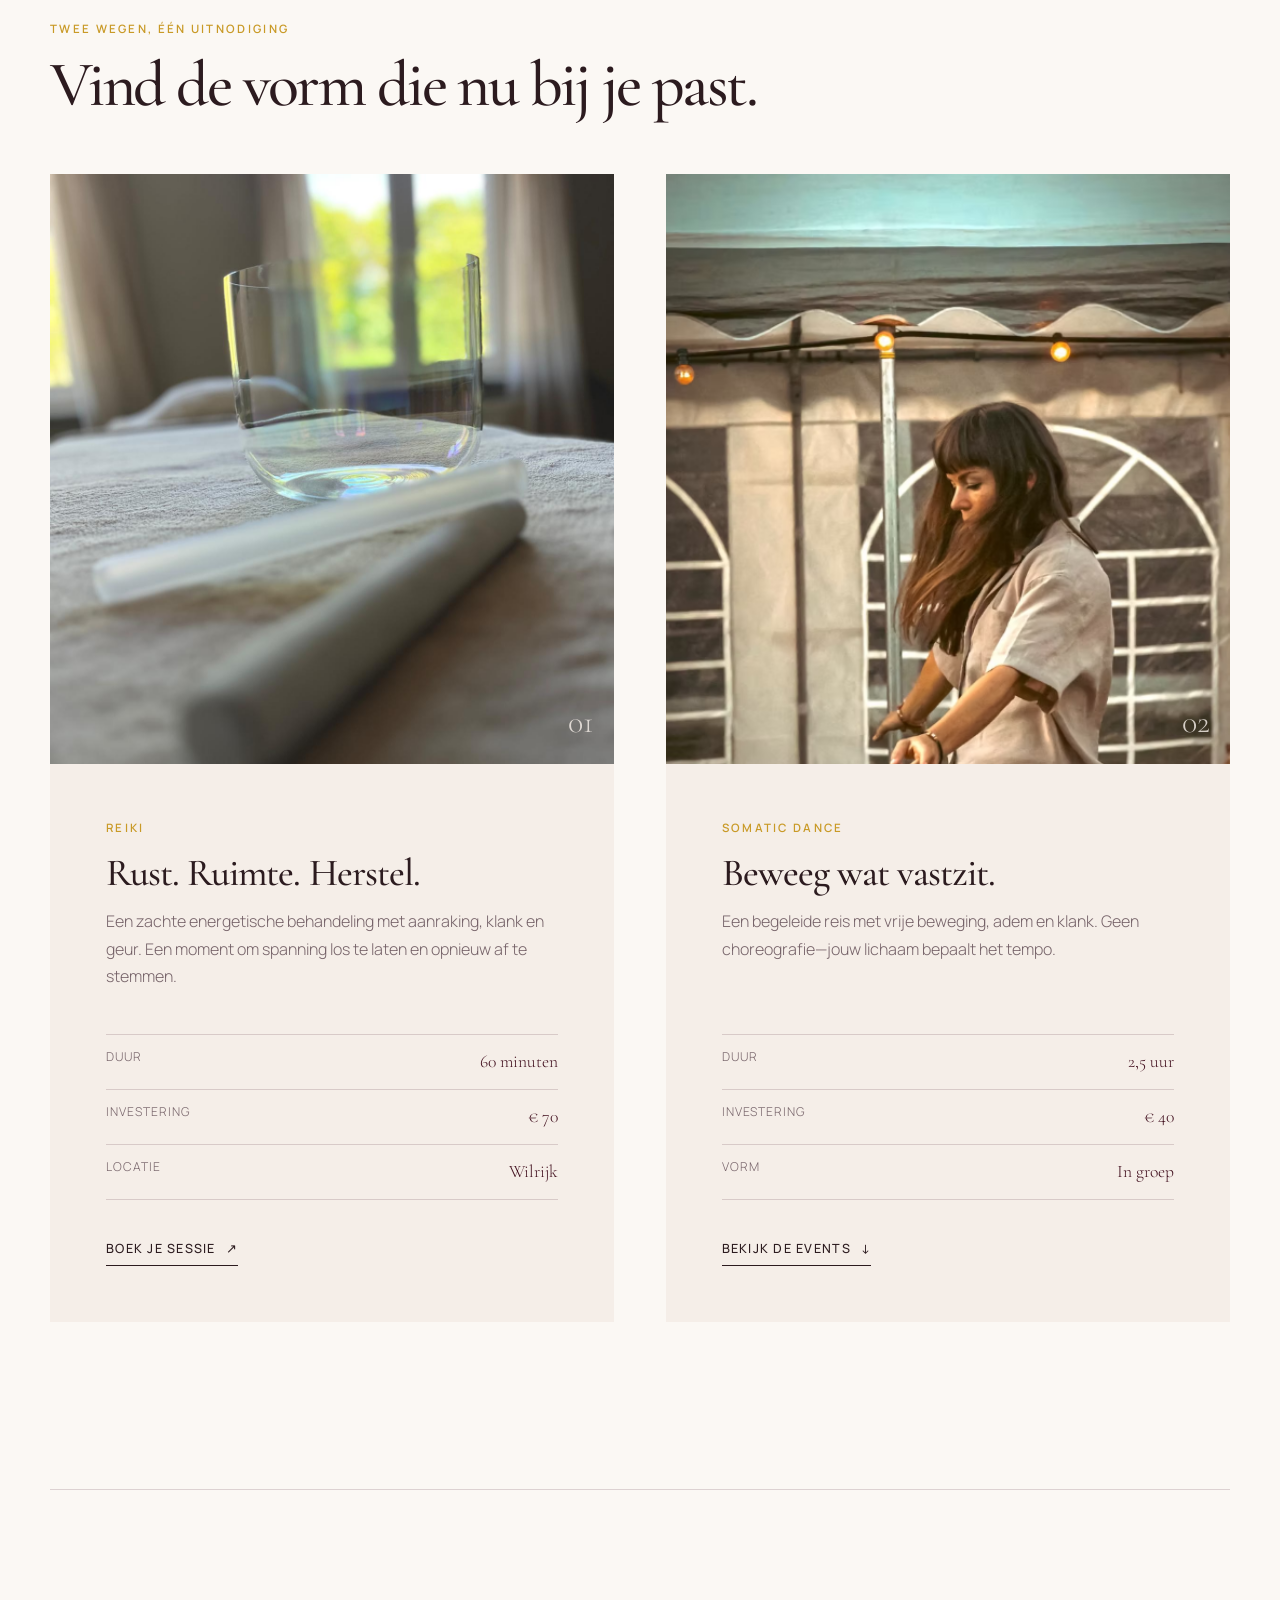
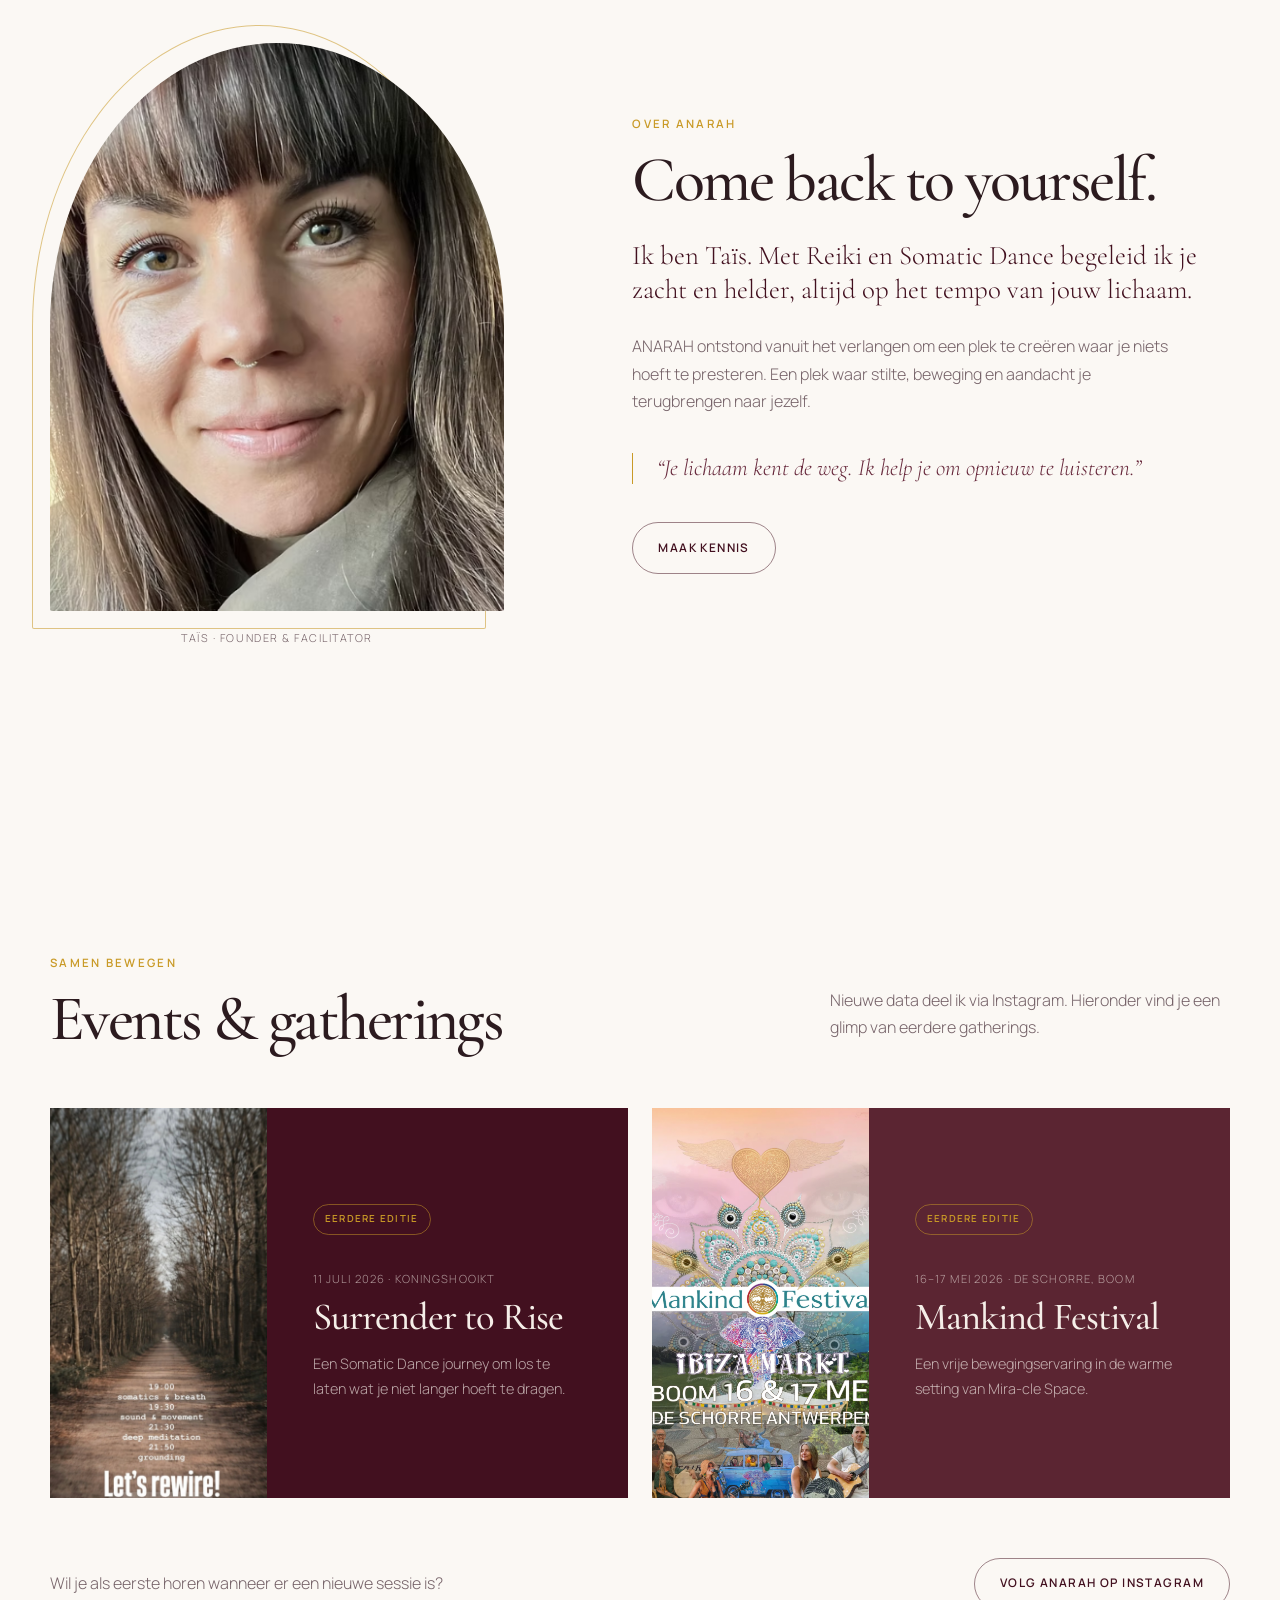
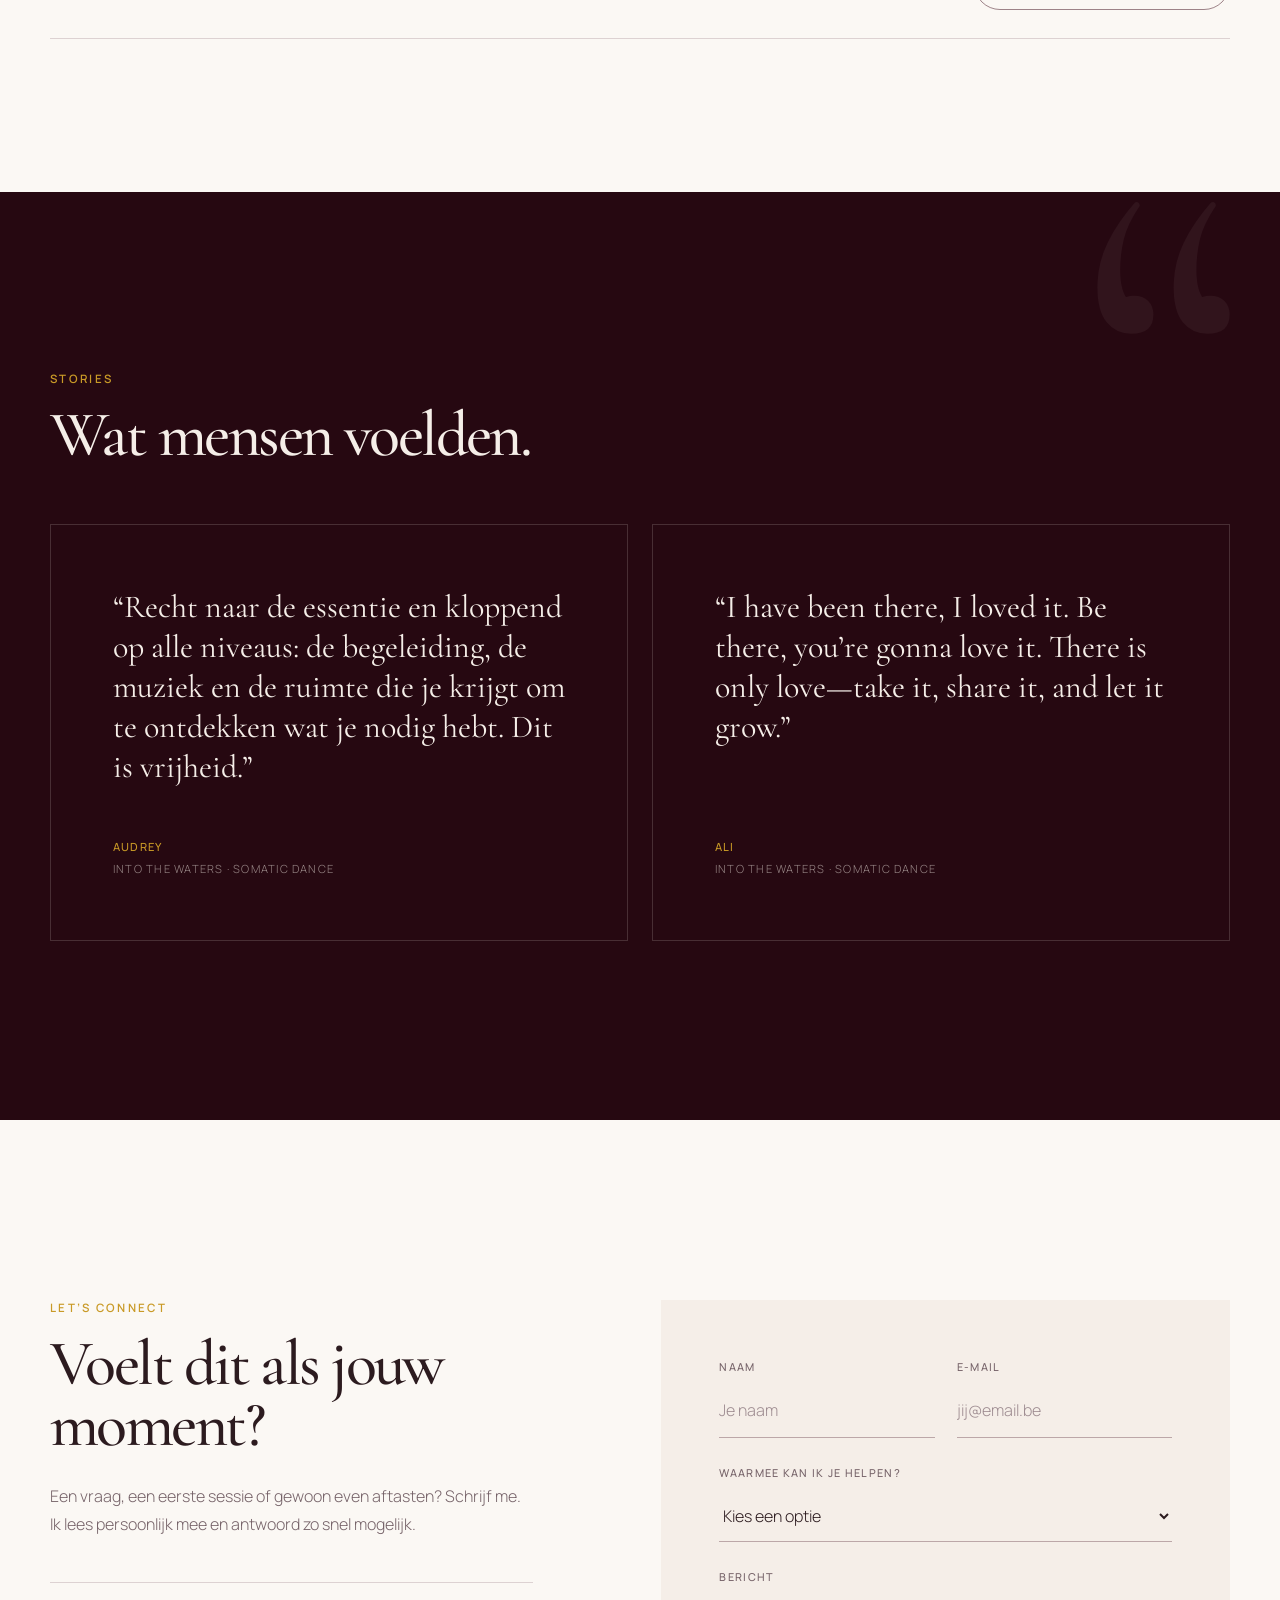
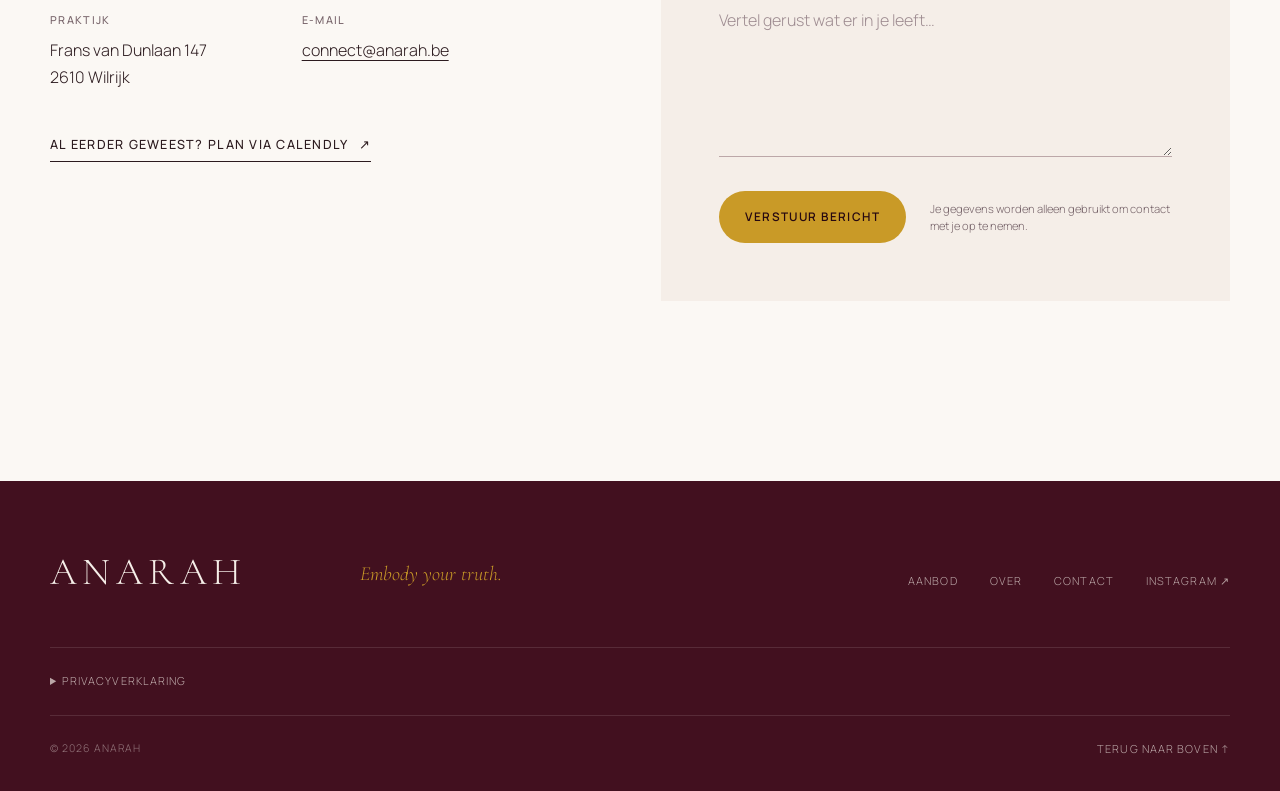
==== commit ab593f3c: "aanpassing uitlijning aanbod" ====
--- a/index.html
+++ b/index.html
@@ -23,7 +23,7 @@
     <link rel="preconnect" href="https://fonts.googleapis.com">
     <link rel="preconnect" href="https://fonts.gstatic.com" crossorigin>
     <link href="https://fonts.googleapis.com/css2?family=Cormorant+Garamond:ital,wght@0,400;0,500;0,600;1,400&amp;family=Manrope:wght@300;400;500;600&amp;display=swap" rel="stylesheet">
-    <link rel="stylesheet" href="css/style.css">
+    <link rel="stylesheet" href="css/style.css?v=20260906-2">
     <script>document.documentElement.classList.add('js');</script>
 </head>
 
--- a/css/style.css
+++ b/css/style.css
@@ -397,6 +397,29 @@
 }
 
 .service-facts dd { margin: 0; color: var(--wine); font-family: var(--serif); font-size: 1.1rem; }
+
+@media (min-width: 981px) {
+    .service-grid {
+        grid-auto-rows: 1fr;
+    }
+
+    .service-card {
+        align-self: stretch;
+        min-height: 100%;
+    }
+
+    .service-card-image {
+        flex: 0 0 clamp(380px, 49vw, 590px);
+    }
+
+    .service-card-copy > p:not(.eyebrow) {
+        min-height: 5.1em;
+    }
+
+    .service-facts {
+        width: 100%;
+    }
+}
 
 .about {
     display: grid;
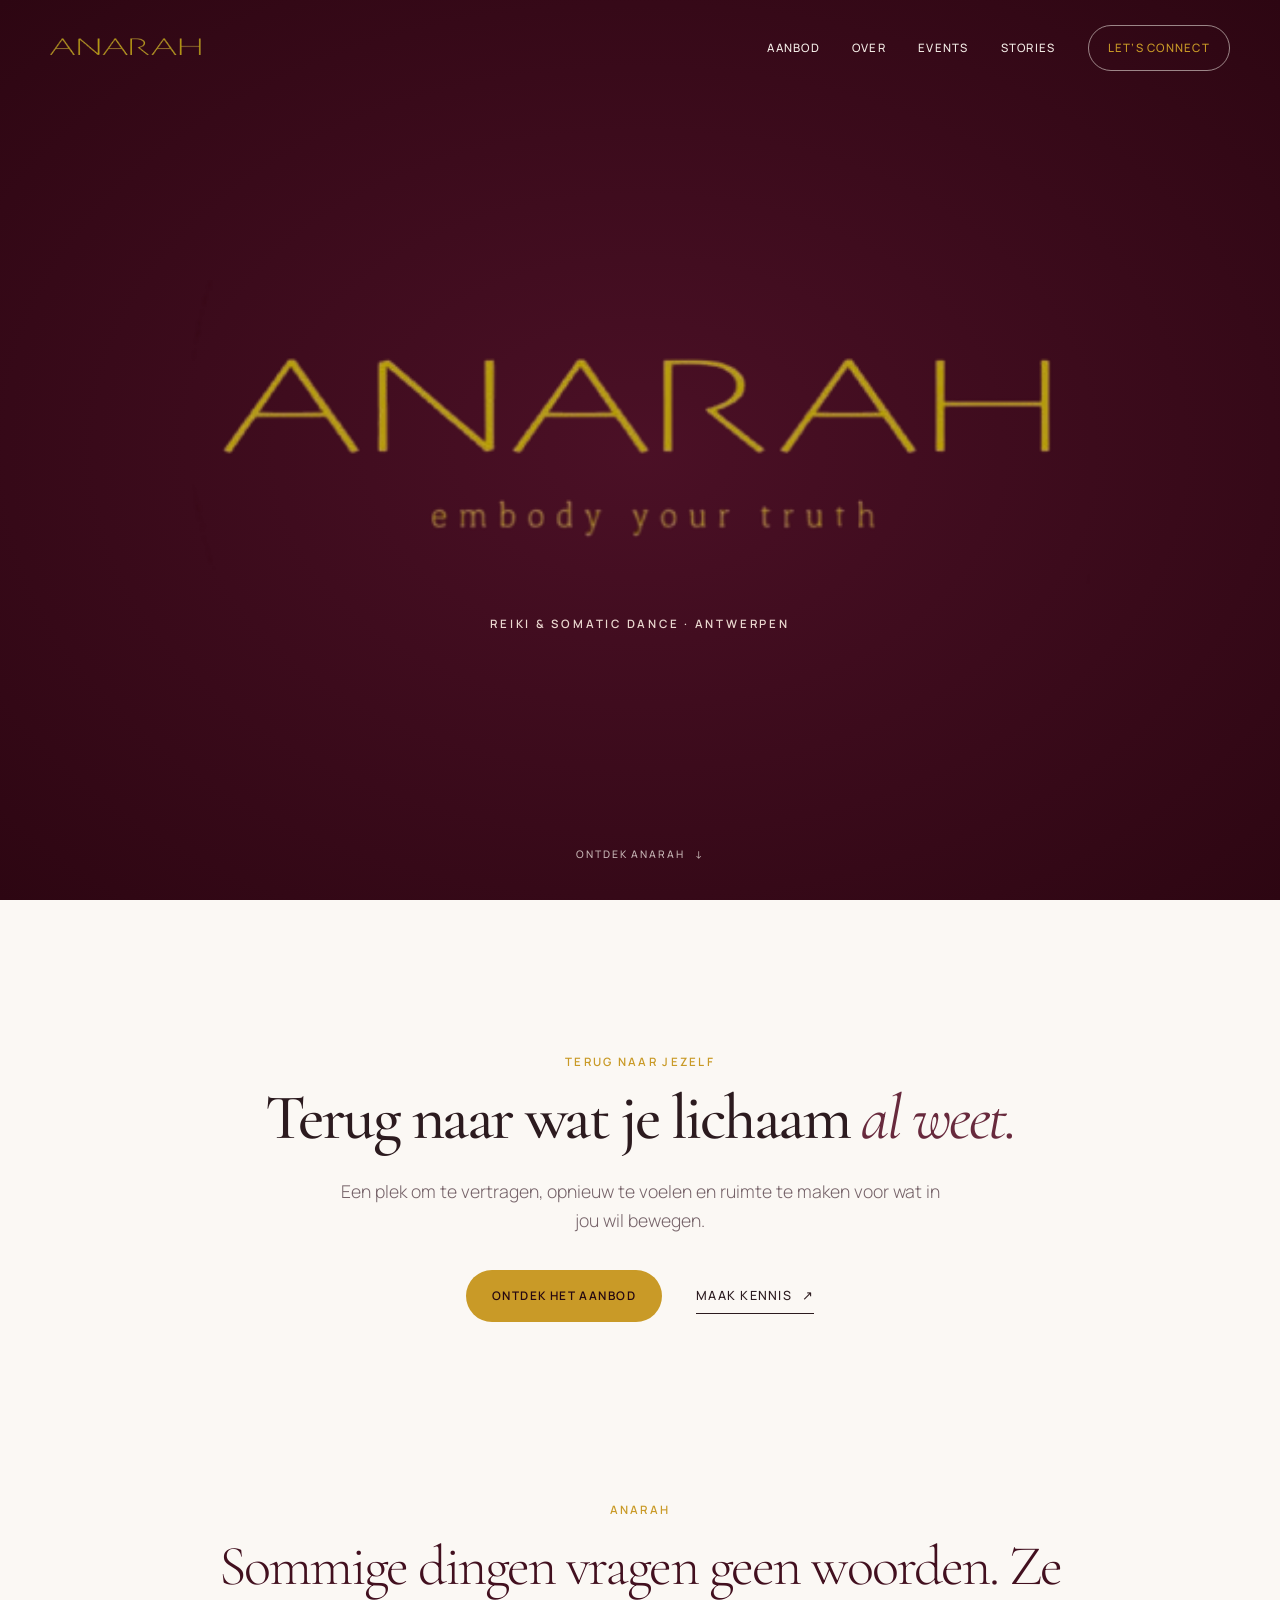
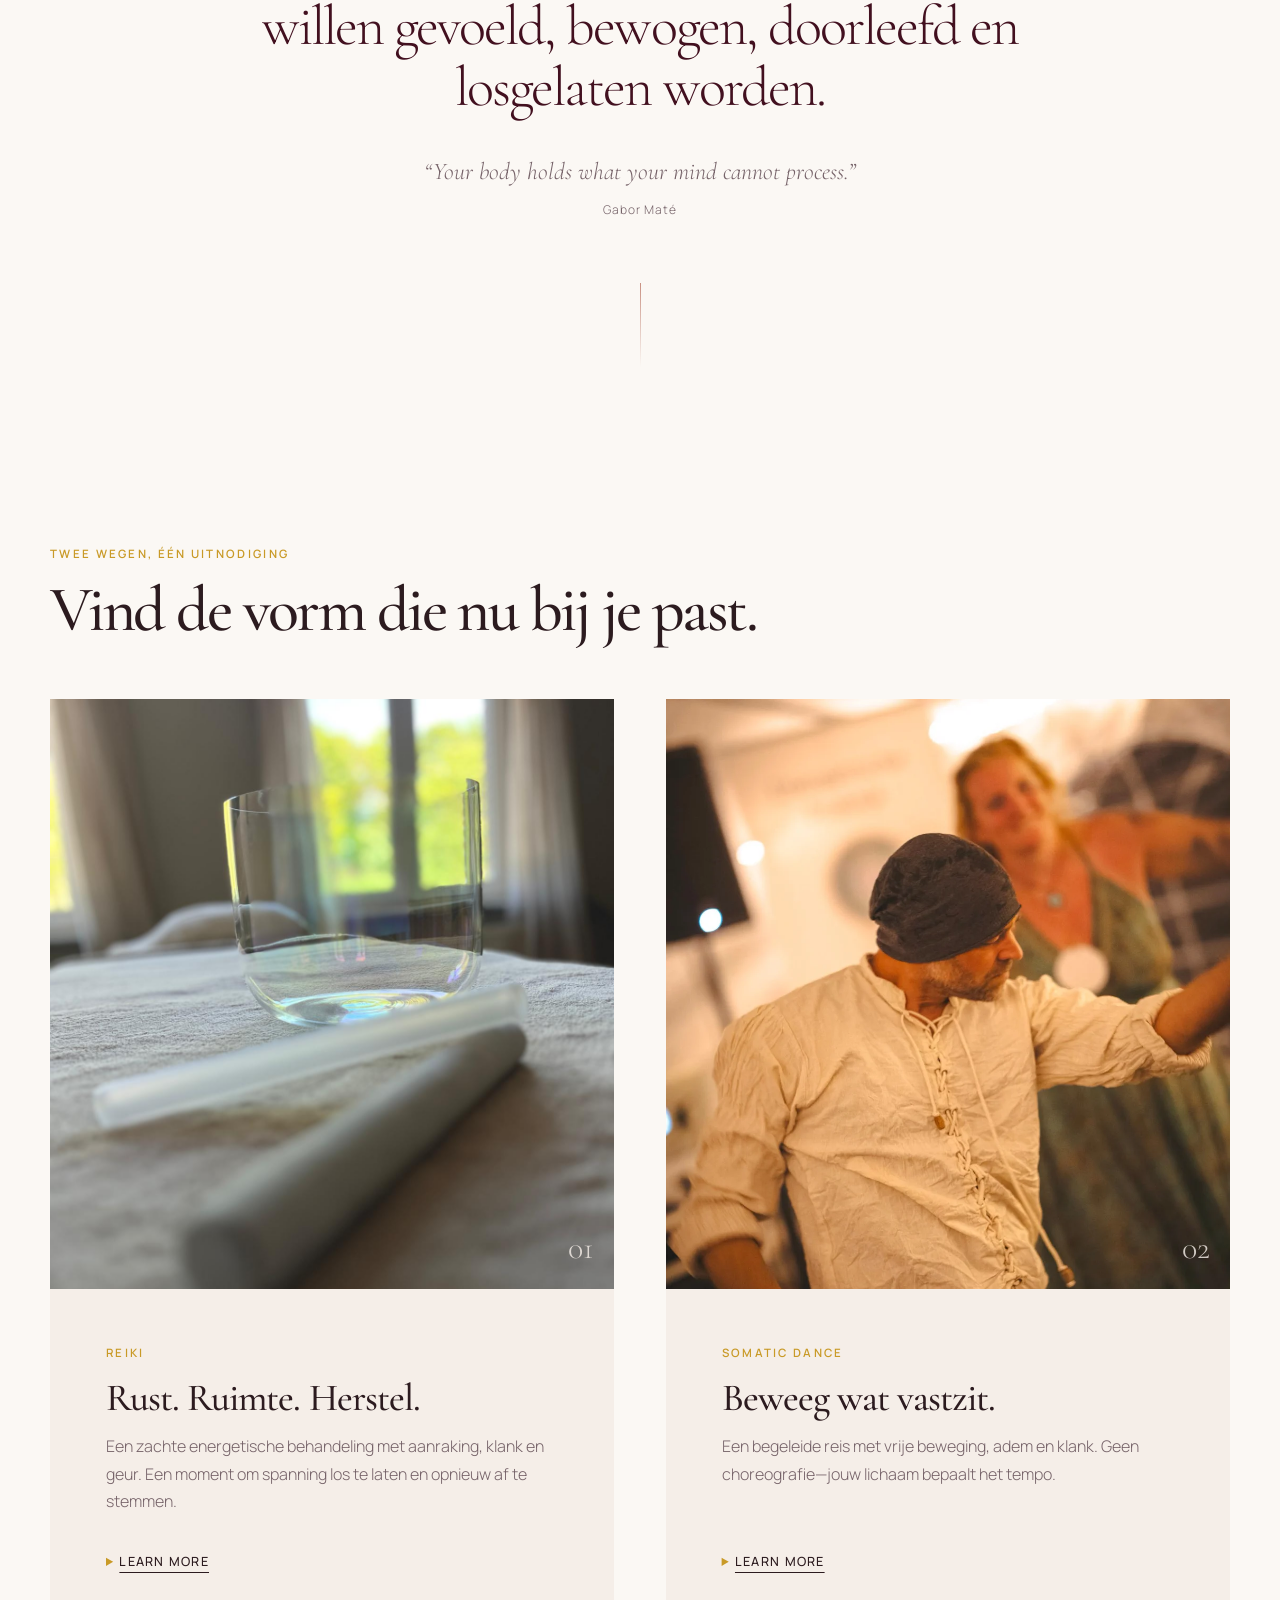
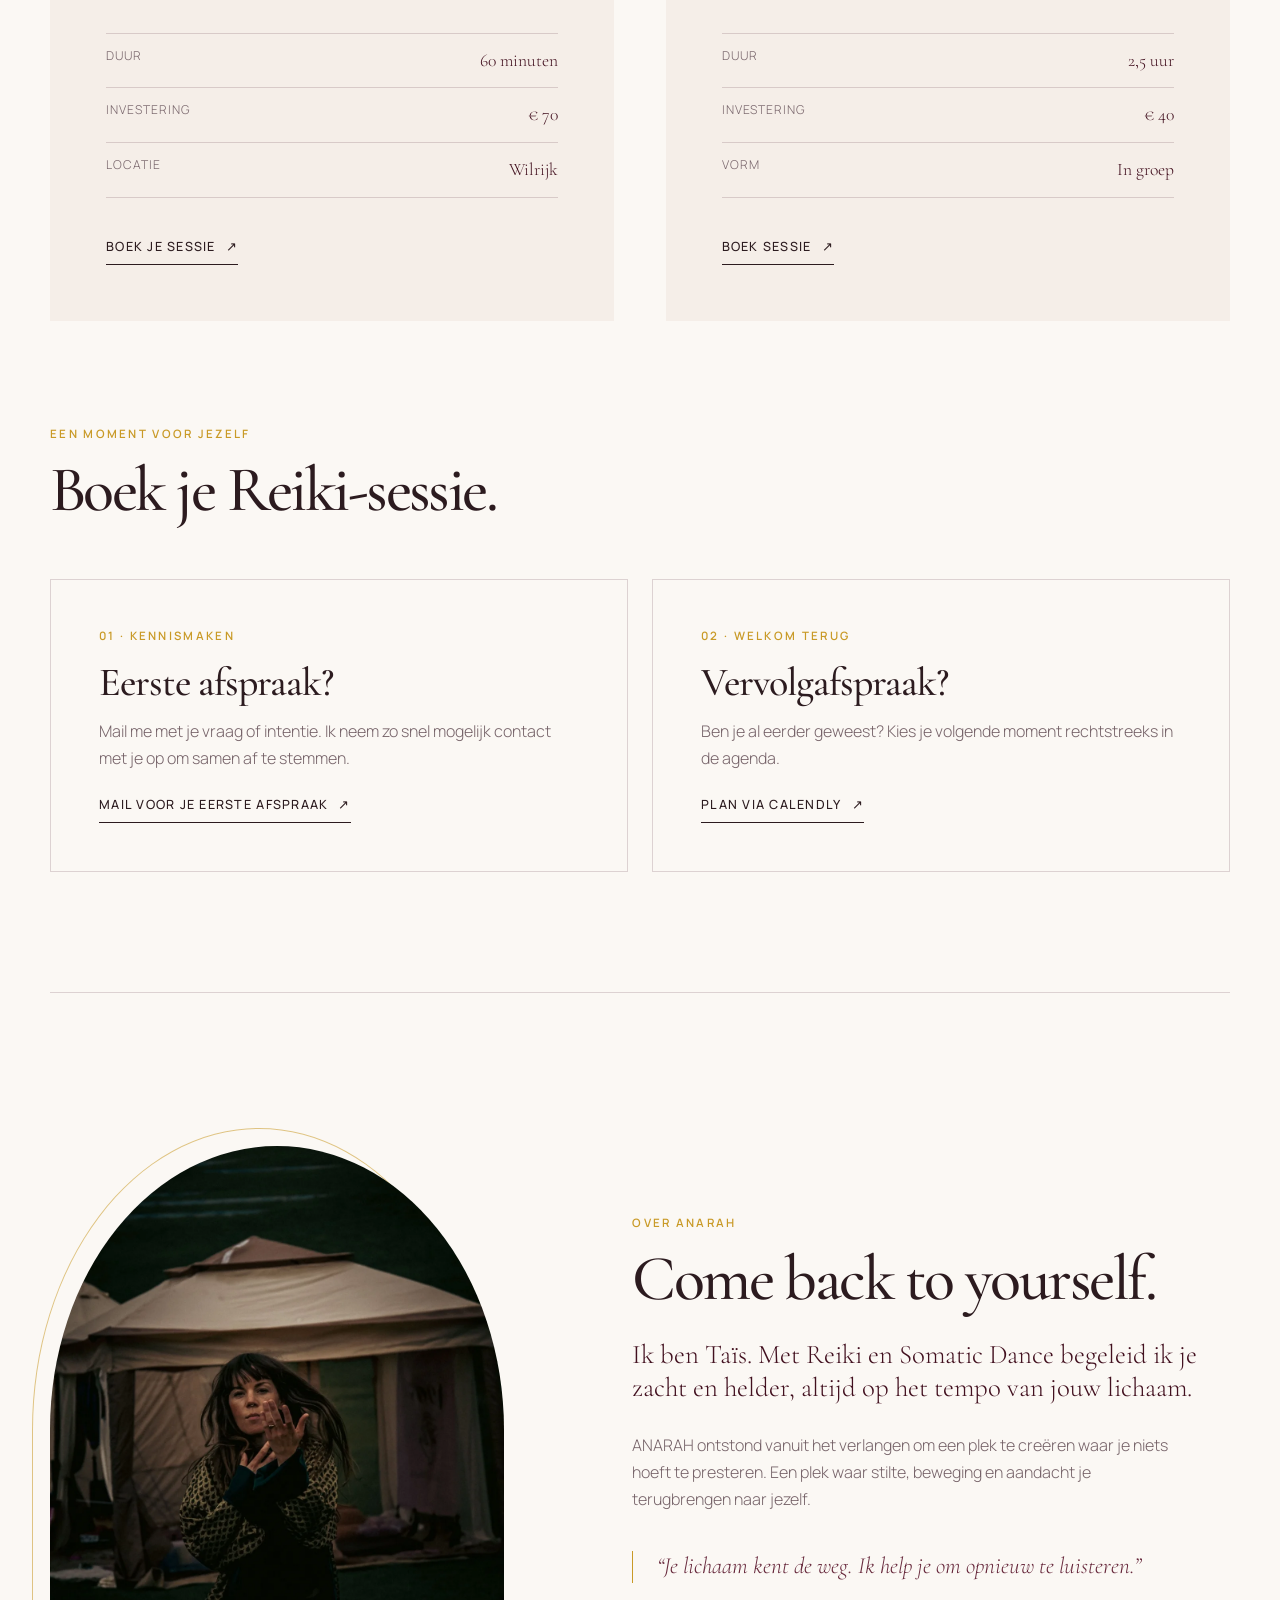
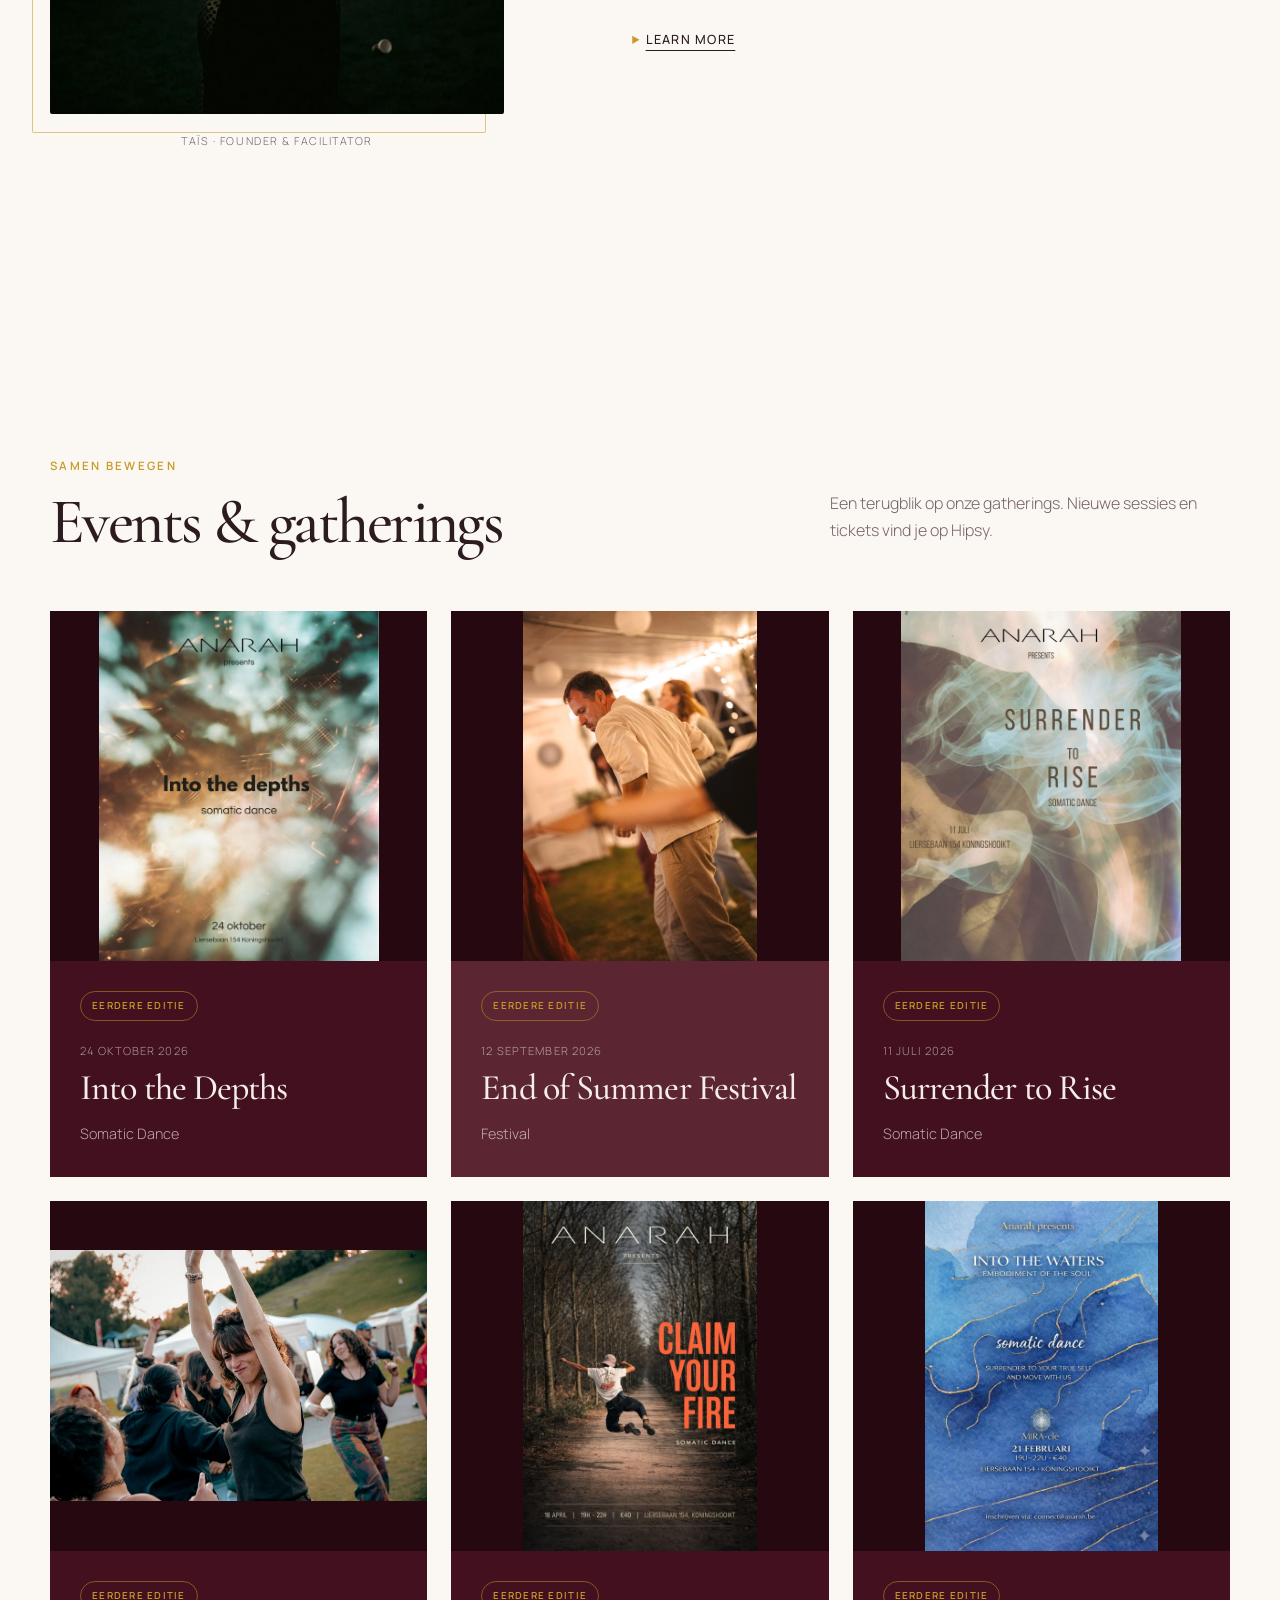
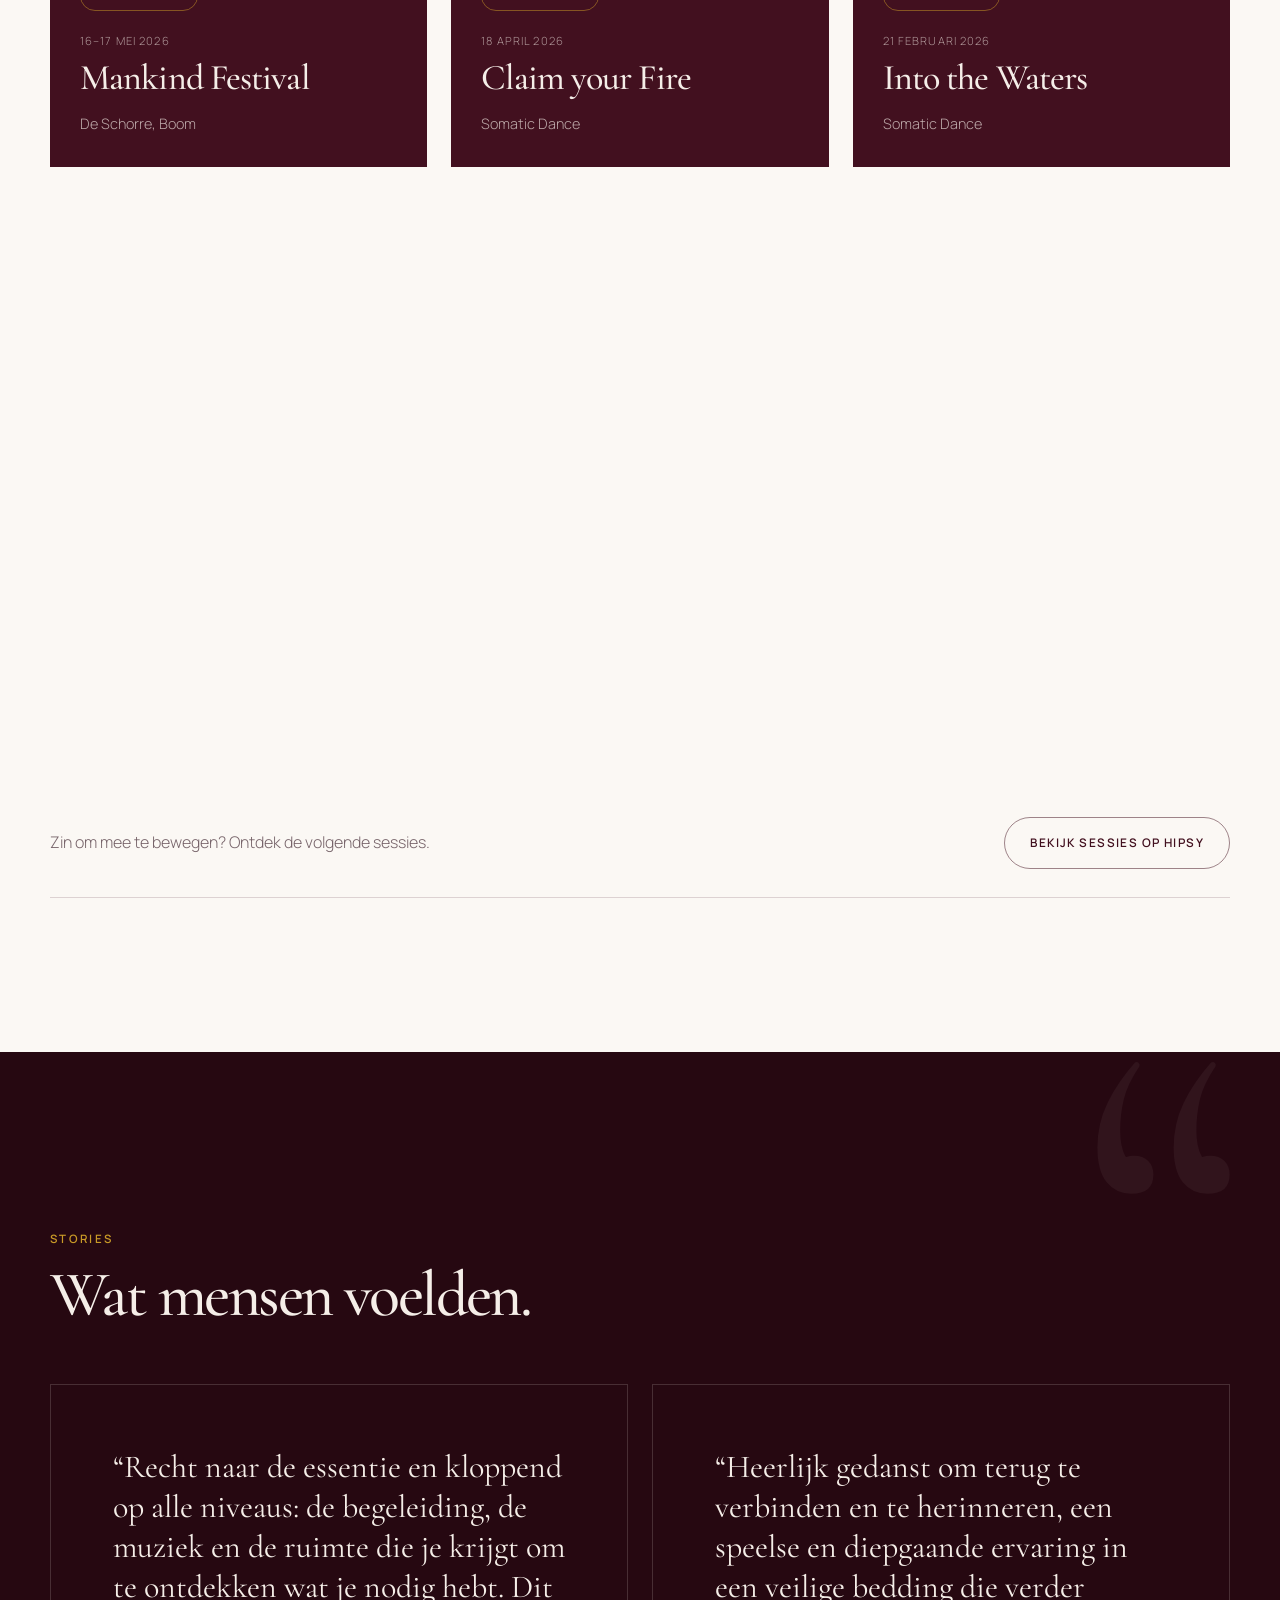
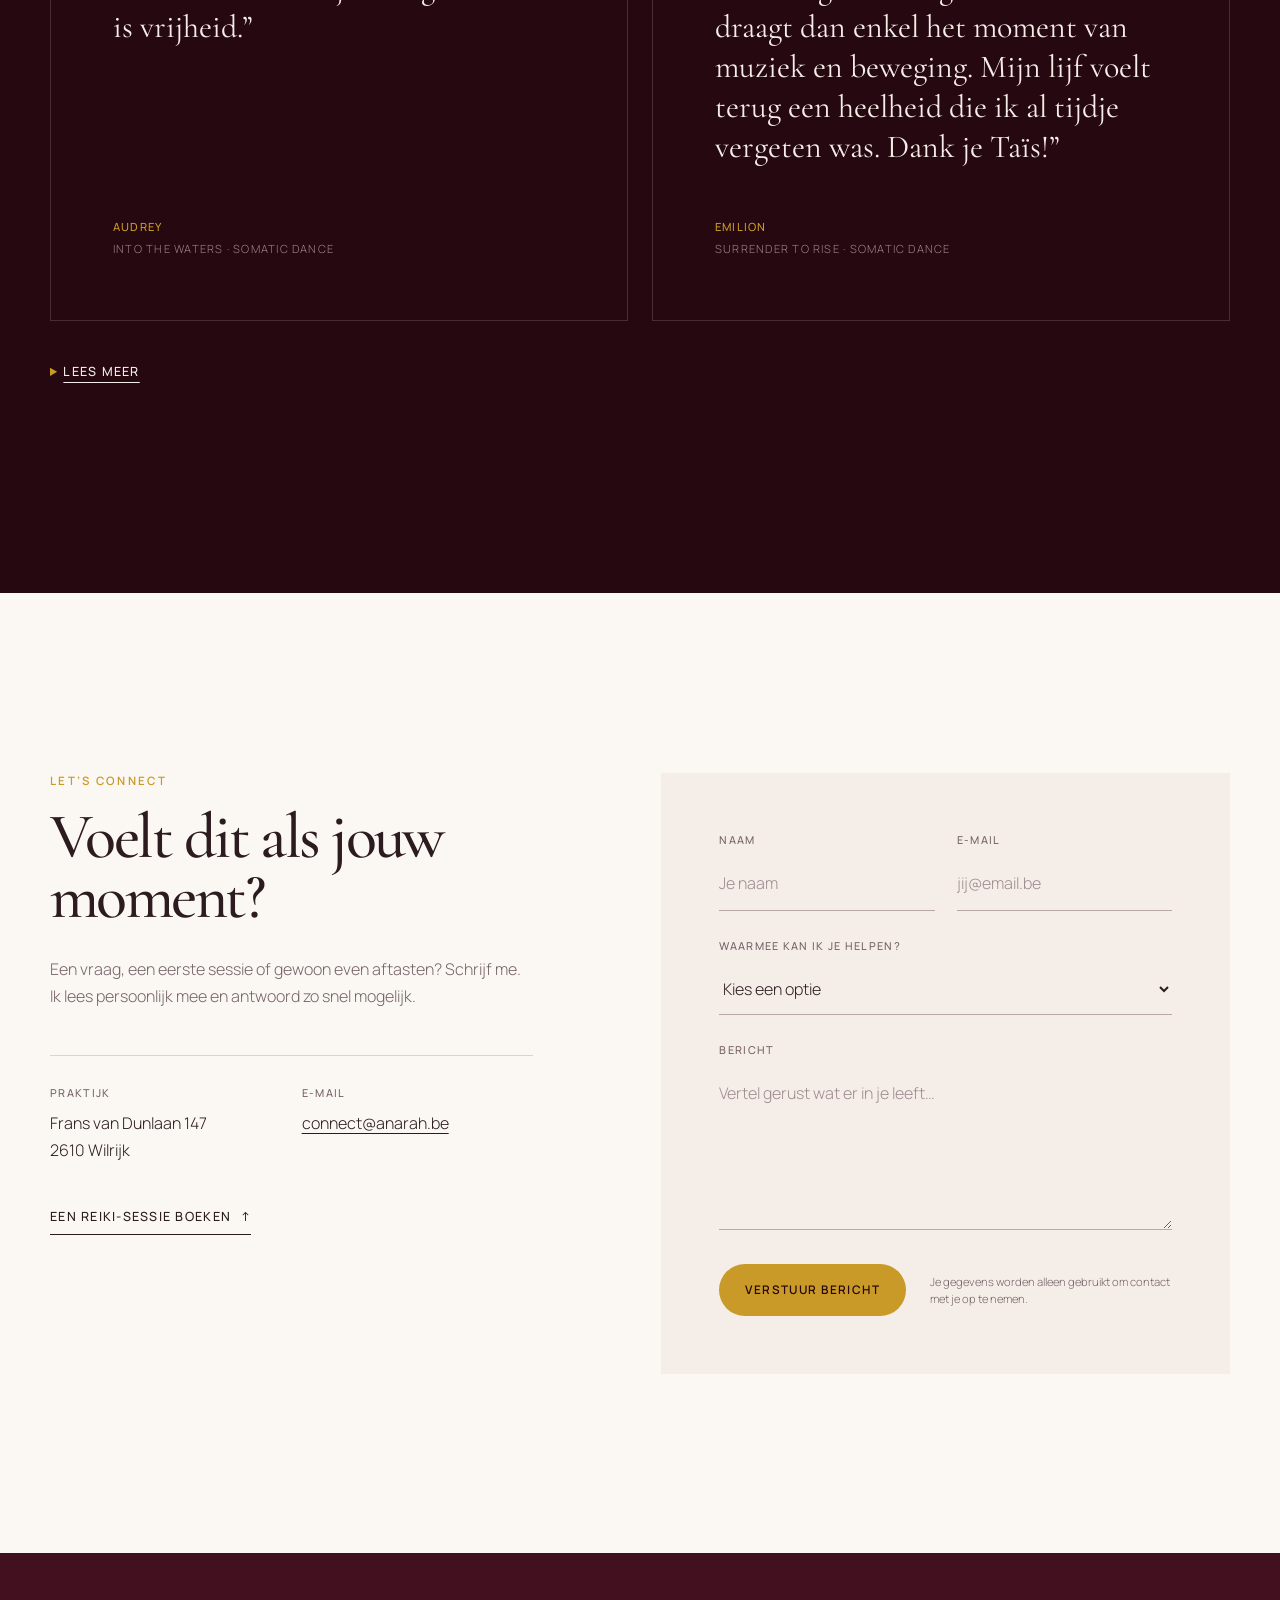
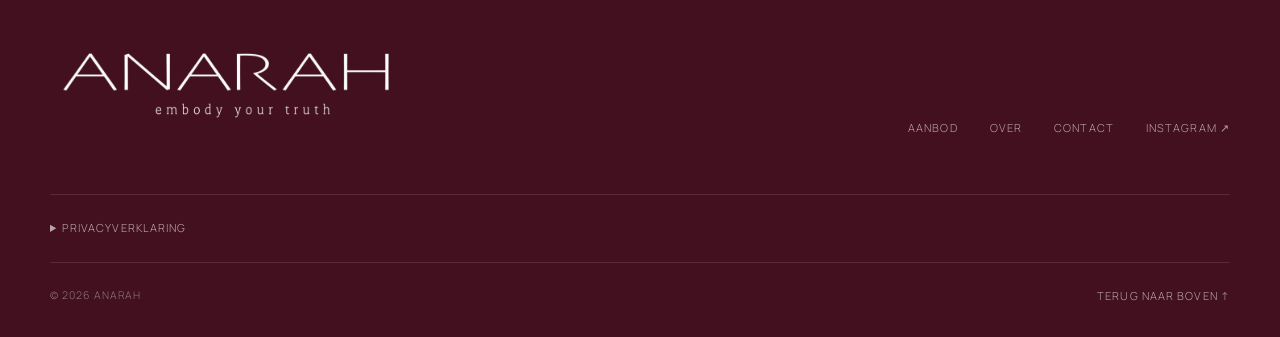
==== commit 450519aa: "Update Site source" ====
--- a/index.html
+++ b/index.html
@@ -3,13 +3,13 @@
 <head>
     <meta charset="UTF-8">
     <meta name="viewport" content="width=device-width, initial-scale=1.0">
-    <meta name="description" content="ANARAH biedt Reiki en Somatic Dance in Antwerpen: zachte ruimte om te vertragen, te voelen en opnieuw thuis te komen in je lichaam.">
+    <meta name="description" content="ANARAH biedt Reiki en Somatic Dance in Antwerpen: ruimte om te vertragen, te voelen en opnieuw thuis te komen in je lichaam.">
     <meta name="theme-color" content="#42101f">
     <link rel="canonical" href="https://anarah.ruby-owl-6560.chatgpt.site/">
     <meta property="og:type" content="website">
     <meta property="og:locale" content="nl_BE">
     <meta property="og:title" content="ANARAH — Reiki &amp; Somatic Dance">
-    <meta property="og:description" content="Een zachte plek om te vertragen, opnieuw te voelen en ruimte te maken voor wat in jou wil bewegen.">
+    <meta property="og:description" content="Een plek om te vertragen, opnieuw te voelen en ruimte te maken voor wat in jou wil bewegen.">
     <meta property="og:url" content="https://anarah.ruby-owl-6560.chatgpt.site/">
     <meta property="og:image" content="https://anarah.ruby-owl-6560.chatgpt.site/images/og-anarah.jpg">
     <meta property="og:image:width" content="1200">
@@ -17,23 +17,23 @@
     <meta property="og:image:alt" content="ANARAH — Reiki &amp; Somatic Dance. Come back to yourself.">
     <meta name="twitter:card" content="summary_large_image">
     <meta name="twitter:title" content="ANARAH — Reiki &amp; Somatic Dance">
-    <meta name="twitter:description" content="Een zachte plek om te vertragen, opnieuw te voelen en ruimte te maken voor wat in jou wil bewegen.">
+    <meta name="twitter:description" content="Een plek om te vertragen, opnieuw te voelen en ruimte te maken voor wat in jou wil bewegen.">
     <meta name="twitter:image" content="https://anarah.ruby-owl-6560.chatgpt.site/images/og-anarah.jpg">
     <title>ANARAH — Reiki &amp; Somatic Dance in Antwerpen</title>
     <link rel="preconnect" href="https://fonts.googleapis.com">
     <link rel="preconnect" href="https://fonts.gstatic.com" crossorigin>
     <link href="https://fonts.googleapis.com/css2?family=Cormorant+Garamond:ital,wght@0,400;0,500;0,600;1,400&amp;family=Manrope:wght@300;400;500;600&amp;display=swap" rel="stylesheet">
-    <link rel="stylesheet" href="css/style.css?v=20260906-2">
+    <link rel="stylesheet" href="css/style.css?v=20261031">
     <script>document.documentElement.classList.add('js');</script>
 </head>
 
-<body>
+<body id="top">
     <a class="skip-link" href="#main">Ga naar de inhoud</a>
 
-    <header class="site-header" id="top">
+    <header class="site-header">
         <nav class="site-nav" aria-label="Hoofdnavigatie">
             <a href="#top" class="brand" aria-label="ANARAH — naar boven">
-                <img src="images/logolanggeel.png" alt="ANARAH — embody your truth">
+                <img src="images/logolanggeel.png" alt="ANARAH">
             </a>
 
             <button class="nav-toggle" type="button" aria-expanded="false" aria-controls="nav-links" aria-label="Open menu">
@@ -54,33 +54,28 @@
     <main id="main">
         <section class="hero" aria-labelledby="hero-title">
             <div class="hero-copy reveal">
+                <h1 id="hero-title"><img src="images/logolanggeel.png" width="447" height="151" alt="ANARAH — Embody your truth"></h1>
                 <p class="eyebrow">Reiki &amp; Somatic Dance · Antwerpen</p>
-                <h1 id="hero-title">Terug naar wat je lichaam <em>al weet.</em></h1>
-                <p class="hero-intro">Een zachte plek om te vertragen, opnieuw te voelen en ruimte te maken voor wat in jou wil bewegen.</p>
+            </div>
+            <a class="scroll-cue" href="#welkom"><span>Ontdek ANARAH</span><span aria-hidden="true">↓</span></a>
+        </section>
+
+        <section class="welcome section-shell" id="welkom" aria-labelledby="welcome-title">
+            <div class="reveal">
+                <p class="eyebrow">Terug naar jezelf</p>
+                <h2 id="welcome-title">Terug naar wat je lichaam <em>al weet.</em></h2>
+                <p class="welcome-intro">Een plek om te vertragen, opnieuw te voelen en ruimte te maken voor wat in jou wil bewegen.</p>
                 <div class="hero-actions">
                     <a href="#aanbod" class="button button-primary">Ontdek het aanbod</a>
                     <a href="#contact" class="text-link">Maak kennis <span aria-hidden="true">↗</span></a>
                 </div>
             </div>
-
-            <div class="hero-visual reveal" aria-label="Reikibehandeling bij ANARAH">
-                <div class="hero-image-main">
-                    <img src="images/reikibehandeling.jpeg" alt="Een rustige reikibehandeling bij ANARAH">
-                </div>
-                <div class="hero-image-detail" aria-hidden="true">
-                    <img src="images/reikiruimte.jpeg" alt="">
-                </div>
-            </div>
-
-            <a class="scroll-cue" href="#intro" aria-label="Scroll naar de introductie">
-                <span>Scroll</span>
-                <span aria-hidden="true">↓</span>
-            </a>
         </section>
 
         <section class="intro-section section-shell" id="intro">
             <p class="eyebrow reveal">ANARAH</p>
-            <p class="statement reveal">Je hoeft nergens naartoe. Soms is het genoeg om stil te worden en te luisteren naar wat er vanbinnen beweegt.</p>
+            <p class="statement reveal">Sommige dingen vragen geen woorden. Ze willen gevoeld, bewogen, doorleefd en losgelaten worden.</p>
+            <figure class="quote reveal"><blockquote>“Your body holds what your mind cannot process.”</blockquote><figcaption>Gabor Maté</figcaption></figure>
             <div class="soft-line" aria-hidden="true"></div>
         </section>
 
@@ -100,38 +95,74 @@
                         <p class="eyebrow">Reiki</p>
                         <h3>Rust. Ruimte. Herstel.</h3>
                         <p>Een zachte energetische behandeling met aanraking, klank en geur. Een moment om spanning los te laten en opnieuw af te stemmen.</p>
+                        <details class="read-more" id="reiki-info">
+                            <summary>Learn more <span class="sr-only">over Reiki</span></summary>
+                            <div class="detail-copy">
+                                <p>Binnen ANARAH krijgt Reiki diepgaande, zintuiglijke bedding. Klank en geur worden bewust ingezet om ontspanning, activatie en herstel te initiëren. Het fungeert als een poort naar herinnering en brengt je op een dieper niveau terug naar je essentie. Het is een innerlijke afstemming waarbij energie zich herschikt, blokkades verzachten en je opnieuw in verbinding komt met je ware kern.</p>
+                                <figure class="quote"><blockquote>“Healing isn’t about escape — it’s about reconnection. With ourselves. With meaning. With the sacred.”</blockquote><figcaption>Jeff Foster</figcaption></figure>
+                            </div>
+                        </details>
                         <dl class="service-facts">
                             <div><dt>Duur</dt><dd>60 minuten</dd></div>
                             <div><dt>Investering</dt><dd>€ 70</dd></div>
                             <div><dt>Locatie</dt><dd>Wilrijk</dd></div>
                         </dl>
-                        <a href="#contact" class="text-link">Boek je sessie <span aria-hidden="true">↗</span></a>
+                        <a href="#boek-reiki" class="text-link">Boek je sessie <span aria-hidden="true">↗</span></a>
                     </div>
                 </article>
 
                 <article class="service-card service-card-dance reveal" id="somatic-dance">
                     <div class="service-card-image">
-                        <img src="images/dans.png" alt="Taïs tijdens een Somatic Dance sessie">
+                        <img src="images/somatic-dance.webp" alt="Vrije beweging tijdens een Somatic Dance sessie" loading="lazy">
                         <span class="service-number">02</span>
                     </div>
                     <div class="service-card-copy">
                         <p class="eyebrow">Somatic Dance</p>
                         <h3>Beweeg wat vastzit.</h3>
                         <p>Een begeleide reis met vrije beweging, adem en klank. Geen choreografie—jouw lichaam bepaalt het tempo.</p>
+                        <details class="read-more" id="somatic-dance-info">
+                            <summary>Learn more <span class="sr-only">over Somatic Dance</span></summary>
+                            <div class="detail-copy">
+                                <p>Dansen is zoveel meer dan beweging. In een universum waar alles stroomt, is dans voor mij een van de meest helende rituelen voor ons lichaam en zenuwstelsel. Het is niet iets wat we ‘doen’, maar iets dat door ons heen beweegt zodra we de weerstand opgeven.</p>
+                                <p>ANARAH verweeft vrije beweging, ademhaling, klank en subtiele energetische afstemming tot ervaringen die je terugleiden naar de waarheid van je lichaam. Geen choreografie of performance. Het zijn begeleide innerlijke reizen waarin het lichaam zelf de weg wijst.</p>
+                                <p>Met respect voor het tempo van het lichaam creëren we een veilige bedding om te vertragen, te voelen en te herinneren wie je bent onder de lagen van moeten, aanpassen en overleven. Een uitnodiging om thuis te komen in jezelf.</p>
+                            </div>
+                        </details>
                         <dl class="service-facts">
                             <div><dt>Duur</dt><dd>2,5 uur</dd></div>
                             <div><dt>Investering</dt><dd>€ 40</dd></div>
                             <div><dt>Vorm</dt><dd>In groep</dd></div>
                         </dl>
-                        <a href="#events" class="text-link">Bekijk de events <span aria-hidden="true">↓</span></a>
-                    </div>
+                        <a href="https://hipsy.nl/anarah88" target="_blank" rel="noopener noreferrer" class="text-link">Boek sessie <span aria-hidden="true">↗</span></a>
+                    </div>
+                </article>
+            </div>
+        </section>
+
+        <section class="booking section-shell" id="boek-reiki" aria-labelledby="booking-title">
+            <div class="section-heading reveal">
+                <p class="eyebrow">Een moment voor jezelf</p>
+                <h2 id="booking-title">Boek je Reiki-sessie.</h2>
+            </div>
+            <div class="booking-grid">
+                <article class="booking-card reveal">
+                    <p class="eyebrow">01 · Kennismaken</p>
+                    <h3>Eerste afspraak?</h3>
+                    <p>Mail me met je vraag of intentie. Ik neem zo snel mogelijk contact met je op om samen af te stemmen.</p>
+                    <a class="text-link" href="mailto:connect@anarah.be?subject=Eerste%20Reiki-afspraak">Mail voor je eerste afspraak <span aria-hidden="true">↗</span></a>
+                </article>
+                <article class="booking-card reveal">
+                    <p class="eyebrow">02 · Welkom terug</p>
+                    <h3>Vervolgafspraak?</h3>
+                    <p>Ben je al eerder geweest? Kies je volgende moment rechtstreeks in de agenda.</p>
+                    <a class="text-link" href="https://calendly.com/tais-meeus/30min" target="_blank" rel="noopener noreferrer">Plan via Calendly <span aria-hidden="true">↗</span></a>
                 </article>
             </div>
         </section>
 
         <section class="about section-shell" id="over" aria-labelledby="about-title">
             <div class="about-photo reveal">
-                <img src="images/tais.png" alt="Taïs, oprichter van ANARAH">
+                <img src="images/tais-anarah.webp" loading="lazy" alt="Taïs, oprichter van ANARAH">
                 <span class="photo-caption">Taïs · founder &amp; facilitator</span>
             </div>
             <div class="about-copy reveal">
@@ -140,7 +171,16 @@
                 <p class="about-lead">Ik ben Taïs. Met Reiki en Somatic Dance begeleid ik je zacht en helder, altijd op het tempo van jouw lichaam.</p>
                 <p>ANARAH ontstond vanuit het verlangen om een plek te creëren waar je niets hoeft te presteren. Een plek waar stilte, beweging en aandacht je terugbrengen naar jezelf.</p>
                 <blockquote>“Je lichaam kent de weg. Ik help je om opnieuw te luisteren.”</blockquote>
-                <a href="#contact" class="button button-outline">Maak kennis</a>
+                <details class="read-more" id="over-info">
+                    <summary>Learn more <span class="sr-only">over mijn begeleiding</span></summary>
+                    <div class="detail-copy">
+                        <p>Ik werk met het lichaam als poort naar een innerlijk weten dat geen woorden nodig heeft. Via bewuste beweging ontstaat er ruimte. Ruimte om te zijn, te ontladen en terug dichtbij jezelf te komen.</p>
+                        <p>Tijdens een danssessie starten we met somatic practices om te zakken in het lichaam. Van daaruit dansen we vrij op melodic techno en ethno sounds, zodat wat zich aandient via ons lichaam gereguleerd en losgelaten kan worden.</p>
+                        <p>Wat in beweging is gekomen, komt tot expressie. Zonder oordeel. Pure vrijheid. We sluiten af met een diepgaande meditatie en klankbad om het voorgaande proces te integreren.</p>
+                        <p>Geen ervaring nodig. Enkel een open hart en een nieuwsgierige geest.</p>
+                        <figure class="quote"><blockquote>“Is it not a relief from suffering to be permitted to express it?”</blockquote><figcaption>Paul Cézanne</figcaption></figure>
+                    </div>
+                </details>
             </div>
         </section>
 
@@ -150,38 +190,78 @@
                     <p class="eyebrow">Samen bewegen</p>
                     <h2 id="events-title">Events &amp; gatherings</h2>
                 </div>
-                <p>Nieuwe data deel ik via Instagram. Hieronder vind je een glimp van eerdere gatherings.</p>
+                <p>Een terugblik op onze gatherings. Nieuwe sessies en tickets vind je op Hipsy.</p>
             </div>
 
             <div class="event-grid">
                 <article class="event-card reveal">
-                    <div class="event-image">
-                        <img src="images/flyersomatic.jpg" alt="Surrender to Rise Somatic Dance">
-                    </div>
-                    <div class="event-copy">
-                        <span class="event-status">Eerdere editie</span>
-                        <p class="event-date">11 juli 2026 · Koningshooikt</p>
+                    <div class="event-image"><img src="images/into-the-depths.webp" alt="Into the Depths — 24 oktober 2026" loading="lazy"></div>
+                    <div class="event-copy">
+                        <span class="event-status">Eerdere editie</span>
+                        <p class="event-date"><time datetime="2026-10-24">24 oktober 2026</time></p>
+                        <h3>Into the Depths</h3>
+                        <p>Somatic Dance</p>
+                    </div>
+                </article>
+                <article class="event-card reveal">
+                    <div class="event-image"><img src="images/end-of-summer-2026.webp" alt="End of Summer Festival — 12 september 2026" loading="lazy"></div>
+                    <div class="event-copy">
+                        <span class="event-status">Eerdere editie</span>
+                        <p class="event-date"><time datetime="2026-09-12">12 september 2026</time></p>
+                        <h3>End of Summer Festival</h3>
+                        <p>Festival</p>
+                    </div>
+                </article>
+                <article class="event-card reveal">
+                    <div class="event-image"><img src="images/surrender-to-rise.webp" alt="Surrender to Rise — 11 juli 2026" loading="lazy"></div>
+                    <div class="event-copy">
+                        <span class="event-status">Eerdere editie</span>
+                        <p class="event-date"><time datetime="2026-07-11">11 juli 2026</time></p>
                         <h3>Surrender to Rise</h3>
-                        <p>Een Somatic Dance journey om los te laten wat je niet langer hoeft te dragen.</p>
-                    </div>
-                </article>
-
-                <article class="event-card reveal">
-                    <div class="event-image">
-                        <img src="images/mankind.png" alt="Mankind Festival in De Schorre">
-                    </div>
-                    <div class="event-copy">
-                        <span class="event-status">Eerdere editie</span>
-                        <p class="event-date">16–17 mei 2026 · De Schorre, Boom</p>
+                        <p>Somatic Dance</p>
+                    </div>
+                </article>
+                <article class="event-card reveal">
+                    <div class="event-image"><img src="images/mankind-festival.webp" alt="Mankind Festival — 16–17 mei 2026" loading="lazy"></div>
+                    <div class="event-copy">
+                        <span class="event-status">Eerdere editie</span>
+                        <p class="event-date"><time datetime="2026-05-16">16–17 mei 2026</time></p>
                         <h3>Mankind Festival</h3>
-                        <p>Een vrije bewegingservaring in de warme setting van Mira-cle Space.</p>
+                        <p>De Schorre, Boom</p>
+                    </div>
+                </article>
+                <article class="event-card reveal">
+                    <div class="event-image"><img src="images/claim-your-fire.webp" alt="Claim your Fire — 18 april 2026" loading="lazy"></div>
+                    <div class="event-copy">
+                        <span class="event-status">Eerdere editie</span>
+                        <p class="event-date"><time datetime="2026-04-18">18 april 2026</time></p>
+                        <h3>Claim your Fire</h3>
+                        <p>Somatic Dance</p>
+                    </div>
+                </article>
+                <article class="event-card reveal">
+                    <div class="event-image"><img src="images/into-the-waters.webp" alt="Into the Waters — 21 februari 2026" loading="lazy"></div>
+                    <div class="event-copy">
+                        <span class="event-status">Eerdere editie</span>
+                        <p class="event-date"><time datetime="2026-02-21">21 februari 2026</time></p>
+                        <h3>Into the Waters</h3>
+                        <p>Somatic Dance</p>
+                    </div>
+                </article>
+                <article class="event-card reveal">
+                    <div class="event-image"><img src="images/end-of-summer-2025.webp" alt="End of Summer Festival — 6 september 2025" loading="lazy"></div>
+                    <div class="event-copy">
+                        <span class="event-status">Eerdere editie</span>
+                        <p class="event-date"><time datetime="2025-09-06">6 september 2025</time></p>
+                        <h3>End of Summer Festival</h3>
+                        <p>Festival</p>
                     </div>
                 </article>
             </div>
 
             <div class="events-footer reveal">
-                <p>Wil je als eerste horen wanneer er een nieuwe sessie is?</p>
-                <a href="https://www.instagram.com/anarah_88" target="_blank" rel="noopener noreferrer" class="button button-outline">Volg ANARAH op Instagram</a>
+                <p>Zin om mee te bewegen? Ontdek de volgende sessies.</p>
+                <a href="https://hipsy.nl/anarah88" target="_blank" rel="noopener noreferrer" class="button button-outline">Bekijk sessies op Hipsy</a>
             </div>
         </section>
 
@@ -201,14 +281,35 @@
                         </figcaption>
                     </figure>
 
-                    <figure class="story-card reveal">
+                    <figure class="story-card">
+                        <blockquote>“Heerlijk gedanst om terug te verbinden en te herinneren, een speelse en diepgaande ervaring in een veilige bedding die verder draagt dan enkel het moment van muziek en beweging. Mijn lijf voelt terug een heelheid die ik al tijdje vergeten was. Dank je Taïs!”</blockquote>
+                        <figcaption><strong>Emilion</strong><span>Surrender to Rise · Somatic Dance</span></figcaption>
+                    </figure>
+                </div>
+                <details class="read-more more-stories">
+                    <summary>Lees meer <span class="sr-only">ervaringen</span></summary>
+                    <div class="story-grid">
+                    <figure class="story-card">
+                        <blockquote>“De laatste keer dat ik zo ontspannen was, had ik waarschijnlijk net het levenslicht gezien. Na deze sessie voelde ik me weer herboren!”</blockquote>
+                        <figcaption><strong>P. Nelissen</strong><span>Reiki</span></figcaption>
+                    </figure>
+                    <figure class="story-card">
+                        <blockquote>“Anarah heeft me voor de eerste keer kennis laten maken met de wereld van somatic dance. Hoewel het begin wat onwennig voelde, ebde dit langzaam weg door haar goede begeleiding. Er werd een open sfeer gecreëerd waar iedereen zichzelf kon zijn. Heel fijne ervaring die me achteraf de nodige rust bezorgde. Ik kijk al uit naar een volgend event!”</blockquote>
+                        <figcaption><strong>Virginie</strong><span>Into the Waters · Somatic Dance</span></figcaption>
+                    </figure>
+                    <figure class="story-card">
+                        <blockquote>“Ik volgde voor het eerst een sessie somatic dance, zonder echt te weten wat ik kon verwachten. Dankzij Tais voelde ik me al heel snel veilig en op mijn gemak. Met haar rustige en warme aanwezigheid nodigde ze me uit om uit mijn comfortzone te stappen, zonder dat het geforceerd aanvoelde. Al snel besefte ik dat er niets moest en niets verwacht werd. Gewoon bewegen, voelen en mijn lichaam laten leiden. Een heel bijzondere en bevrijdende ervaring.”</blockquote>
+                        <figcaption><strong>K. Stokkaer</strong><span>Claim Your Fire · Somatic Dance</span></figcaption>
+                    </figure>
+                    <figure class="story-card">
                         <blockquote>“I have been there, I loved it. Be there, you’re gonna love it. There is only love—take it, share it, and let it grow.”</blockquote>
                         <figcaption>
                             <strong>Ali</strong>
                             <span>Into the Waters · Somatic Dance</span>
                         </figcaption>
                     </figure>
-                </div>
+                    </div>
+                </details>
             </div>
         </section>
 
@@ -229,7 +330,7 @@
                     </div>
                 </div>
 
-                <a href="https://calendly.com/tais-meeus/30min" target="_blank" rel="noopener noreferrer" class="text-link">Al eerder geweest? Plan via Calendly <span aria-hidden="true">↗</span></a>
+                <a href="#boek-reiki" class="text-link">Een Reiki-sessie boeken <span aria-hidden="true">↑</span></a>
             </div>
 
             <form class="contact-form reveal" id="contactForm" action="https://api.web3forms.com/submit" method="POST">
@@ -275,8 +376,7 @@
 
     <footer class="site-footer">
         <div class="footer-main section-shell">
-            <a href="#top" class="footer-brand">ANARAH</a>
-            <p>Embody your truth.</p>
+            <a href="#top" class="footer-brand"><img src="images/nobglogo.png" width="893" height="279" alt="ANARAH — Embody your truth" loading="lazy"></a>
             <div class="footer-links">
                 <a href="#aanbod">Aanbod</a>
                 <a href="#over">Over</a>
@@ -301,6 +401,6 @@
         </div>
     </footer>
 
-    <script src="js/script.js"></script>
+    <script src="js/script.js?v=20261031"></script>
 </body>
 </html>
--- a/css/style.css
+++ b/css/style.css
@@ -109,6 +109,8 @@
     backdrop-filter: blur(18px);
 }
 
+.site-header.menu-visible { backdrop-filter: none; }
+
 .site-nav {
     width: var(--page);
     height: 96px;
@@ -118,8 +120,8 @@
     justify-content: space-between;
 }
 
-.brand { position: relative; z-index: 102; display: block; width: 156px; }
-.brand img { width: 100%; height: auto; }
+.brand { position: relative; z-index: 102; display: block; width: 156px; height: 23px; overflow: hidden; }
+.brand img { width: 164px; max-width: none; height: auto; transform: translate(-6px, -13px); }
 
 .nav-links {
     display: flex;
@@ -182,40 +184,21 @@
     position: relative;
     min-height: 100svh;
     display: grid;
-    grid-template-columns: minmax(0, 1fr) minmax(380px, 0.78fr);
-    gap: clamp(40px, 7vw, 120px);
-    align-items: center;
-    padding: 150px max(32px, calc((100vw - 1180px) / 2)) 86px;
+    place-items: center;
+    padding: 140px 32px 110px;
     color: var(--cream);
-    overflow: hidden;
-    background:
-        radial-gradient(circle at 7% 88%, rgba(201, 145, 130, 0.21), transparent 26%),
-        radial-gradient(circle at 86% 10%, rgba(201, 154, 39, 0.11), transparent 25%),
-        var(--wine-deep);
-}
-
-.hero::before {
-    content: "";
-    position: absolute;
-    width: 560px;
-    aspect-ratio: 1;
-    right: -220px;
-    bottom: -280px;
-    border: 1px solid rgba(245, 238, 232, 0.09);
-    border-radius: 50%;
-    box-shadow: 0 0 0 90px rgba(245, 238, 232, 0.025), 0 0 0 180px rgba(245, 238, 232, 0.018);
-}
-
-.hero-copy { position: relative; z-index: 2; max-width: 710px; }
-
-.hero-intro {
-    max-width: 570px;
-    margin-bottom: 36px;
-    color: rgba(245, 238, 232, 0.78);
-    font-size: clamp(1rem, 1.5vw, 1.2rem);
-}
-
+    background: radial-gradient(ellipse at center, #4b1026, #2d0612);
+}
+.hero-copy { width: min(82vw, 900px); text-align: center; }
+.hero h1 { margin: 0 0 32px; line-height: 1; }
+.hero h1 img { width: 100%; height: auto; }
+.hero .eyebrow { color: var(--blush); letter-spacing: .24em; }
 .hero-actions { display: flex; align-items: center; gap: 34px; }
+.welcome { padding-top: clamp(100px, 12vw, 170px); text-align: center; }
+.welcome h2 { max-width: 850px; margin-inline: auto; }
+.welcome h2 em { color: var(--wine-soft); font-weight: 400; }
+.welcome-intro { max-width: 610px; margin: 0 auto 34px; color: var(--muted); font-size: 1.1rem; }
+.welcome .hero-actions { justify-content: center; }
 
 .button {
     display: inline-flex;
@@ -262,45 +245,15 @@
 .text-link:hover span,
 .text-link:focus-visible span { transform: translate(3px, -3px); }
 
-.hero-visual {
-    position: relative;
-    z-index: 1;
-    width: min(100%, 495px);
-    justify-self: end;
-    padding: 0 0 54px 38px;
-}
-
-.hero-image-main {
-    aspect-ratio: 4 / 5.25;
-    overflow: hidden;
-    border-radius: 48% 48% 8px 8px;
-    box-shadow: 0 40px 80px rgba(0, 0, 0, 0.32);
-}
-
-.hero-image-main img { width: 100%; height: 100%; object-fit: cover; }
-
-.hero-image-detail {
-    position: absolute;
-    left: 0;
-    bottom: 0;
-    width: 36%;
-    aspect-ratio: 1;
-    padding: 7px;
-    background: var(--cream);
-    border-radius: 50%;
-    box-shadow: 0 18px 42px rgba(0, 0, 0, 0.24);
-}
-
-.hero-image-detail img { width: 100%; height: 100%; object-fit: cover; border-radius: 50%; }
-
 .scroll-cue {
     position: absolute;
-    left: 32px;
-    bottom: 30px;
+    left: 50%;
+    transform: translateX(-50%);
+    bottom: 36px;
     display: flex;
     align-items: center;
     gap: 10px;
-    color: rgba(245, 238, 232, 0.45);
+    color: rgba(245, 238, 232, 0.75);
     font-size: 0.65rem;
     font-weight: 500;
     letter-spacing: 0.18em;
@@ -327,7 +280,7 @@
     background: linear-gradient(var(--rose), transparent);
 }
 
-.services { padding-bottom: clamp(110px, 13vw, 180px); }
+.services { padding-bottom: 70px; }
 .section-heading { max-width: 760px; margin-bottom: 58px; }
 
 .service-grid {
@@ -338,7 +291,6 @@
 }
 
 .service-card {
-    height: 100%;
     display: flex;
     flex-direction: column;
     overflow: hidden;
@@ -359,7 +311,7 @@
 }
 
 .service-card-reiki .service-card-image img { object-position: center 65%; }
-.service-card-dance .service-card-image img { object-position: center 24%; }
+.service-card-dance .service-card-image img { object-position: center 40%; }
 .service-card:hover .service-card-image img { transform: scale(1.025); }
 
 .service-number {
@@ -399,13 +351,8 @@
 .service-facts dd { margin: 0; color: var(--wine); font-family: var(--serif); font-size: 1.1rem; }
 
 @media (min-width: 981px) {
-    .service-grid {
-        grid-auto-rows: 1fr;
-    }
-
     .service-card {
-        align-self: stretch;
-        min-height: 100%;
+        align-self: start;
     }
 
     .service-card-image {
@@ -696,19 +643,14 @@
 
 .footer-main {
     display: grid;
-    grid-template-columns: 1fr 1fr 2fr;
+    grid-template-columns: 1fr 1fr;
     align-items: end;
     gap: 30px;
     padding-block: 72px 56px;
 }
 
-.footer-brand {
-    font-family: var(--serif);
-    font-size: 2.4rem;
-    letter-spacing: 0.14em;
-    line-height: 1;
-    text-decoration: none;
-}
+.footer-brand { display: block; width: min(100%, 360px); }
+.footer-brand img { width: 100%; height: auto; }
 
 .footer-main > p { margin: 0; color: var(--gold); font-family: var(--serif); font-size: 1.25rem; font-style: italic; }
 
@@ -801,10 +743,7 @@
         text-transform: uppercase;
     }
 
-    .hero { grid-template-columns: 1fr; gap: 64px; padding: 150px 21px 100px; }
-    .hero-copy { width: min(100%, 760px); margin-inline: auto; }
-    .hero-visual { width: min(86%, 520px); justify-self: center; }
-    .scroll-cue { display: none; }
+    .hero { padding: 140px 21px 100px; }
     .service-grid,
     .event-grid,
     .story-grid { grid-template-columns: 1fr; }
@@ -821,12 +760,14 @@
     :root { --page: calc(100% - 36px); }
     html { scroll-padding-top: 76px; }
     .site-nav { height: 76px; }
-    .brand { width: 132px; }
-    .hero { min-height: auto; padding-top: 124px; }
+    .brand { width: 132px; height: 20px; }
+    .brand img { width: 139px; transform: translate(-5px, -11px); }
+    .hero { min-height: 100svh; padding-top: 124px; }
     h1 { font-size: clamp(3.4rem, 17vw, 5.4rem); }
     h2 { font-size: clamp(2.75rem, 13vw, 4rem); }
     .hero-actions { align-items: flex-start; flex-direction: column; gap: 22px; }
-    .hero-visual { width: 96%; padding-left: 22px; }
+    .welcome .hero-actions { align-items: center; }
+    .hero .eyebrow { font-size: .6rem; letter-spacing: .15em; }
     .intro-section { padding-block: 100px; }
     .statement { font-size: 2.35rem; }
     .about { grid-template-columns: 1fr; padding-inline: 14px; }
@@ -846,6 +787,50 @@
     .footer-links { flex-wrap: wrap; justify-content: flex-start; row-gap: 14px; }
 }
 
+.sr-only {
+    position: absolute; width: 1px; height: 1px; padding: 0; margin: -1px;
+    overflow: hidden; clip-path: inset(50%); white-space: nowrap; border: 0;
+}
+:focus-visible { outline: 2px solid var(--gold); outline-offset: 6px; }
+.quote { margin: 38px 0 0; }
+.quote blockquote { margin: 0 0 12px; font-family: var(--serif); font-style: italic; font-size: 1.5rem; line-height: 1.35; }
+.quote figcaption { font-size: .75rem; letter-spacing: .08em; }
+.intro-section .quote { color: var(--muted); }
+.read-more { margin-block: 12px 24px; }
+.read-more summary {
+    width: fit-content; padding-block: 8px; cursor: pointer;
+    font-size: .79rem; font-weight: 500; letter-spacing: .1em; text-transform: uppercase;
+    text-decoration: underline; text-underline-offset: 6px;
+}
+.read-more summary::marker { color: var(--gold); }
+.detail-copy { padding-top: 24px; }
+.detail-copy p { color: var(--muted); }
+.detail-copy .quote { margin-block: 28px; color: var(--wine-soft); }
+.booking { padding-block: 35px 120px; }
+.booking-grid { display: grid; grid-template-columns: repeat(2, minmax(0, 1fr)); gap: 24px; }
+.booking-card { padding: clamp(28px, 4vw, 48px); border: 1px solid var(--line); }
+.booking-card > p:not(.eyebrow) { color: var(--muted); }
+.booking-card h3 { font-size: 2.5rem; }
+.more-stories { position: relative; z-index: 1; margin-top: 32px; }
+.more-stories .story-grid { margin-top: 28px; }
+.more-stories .story-card blockquote { font-size: clamp(1.5rem, 2vw, 2rem); }
+.event-card { display: flex; flex-direction: column; min-height: 0; }
+.event-image { display: grid; place-items: center; height: auto; min-height: 0; background: var(--wine-deep); }
+.event-image img { height: 420px; object-fit: contain; }
+.event-copy { flex: 1; padding: 30px; }
+.event-status { margin-bottom: 20px; }
+@media (min-width: 981px) {
+    .event-grid { grid-template-columns: repeat(3, minmax(0, 1fr)); }
+    .event-image img { height: 350px; }
+    .event-copy h3 { font-size: 2.25rem; }
+}
+@media (max-width: 680px) {
+    .booking-grid { grid-template-columns: 1fr; }
+    .booking { padding-bottom: 90px; }
+    .booking-card .text-link { font-size: .7rem; letter-spacing: .06em; }
+    .event-image img { height: auto; max-height: 510px; }
+}
+
 @media (prefers-reduced-motion: reduce) {
     html { scroll-behavior: auto; }
     *, *::before, *::after {
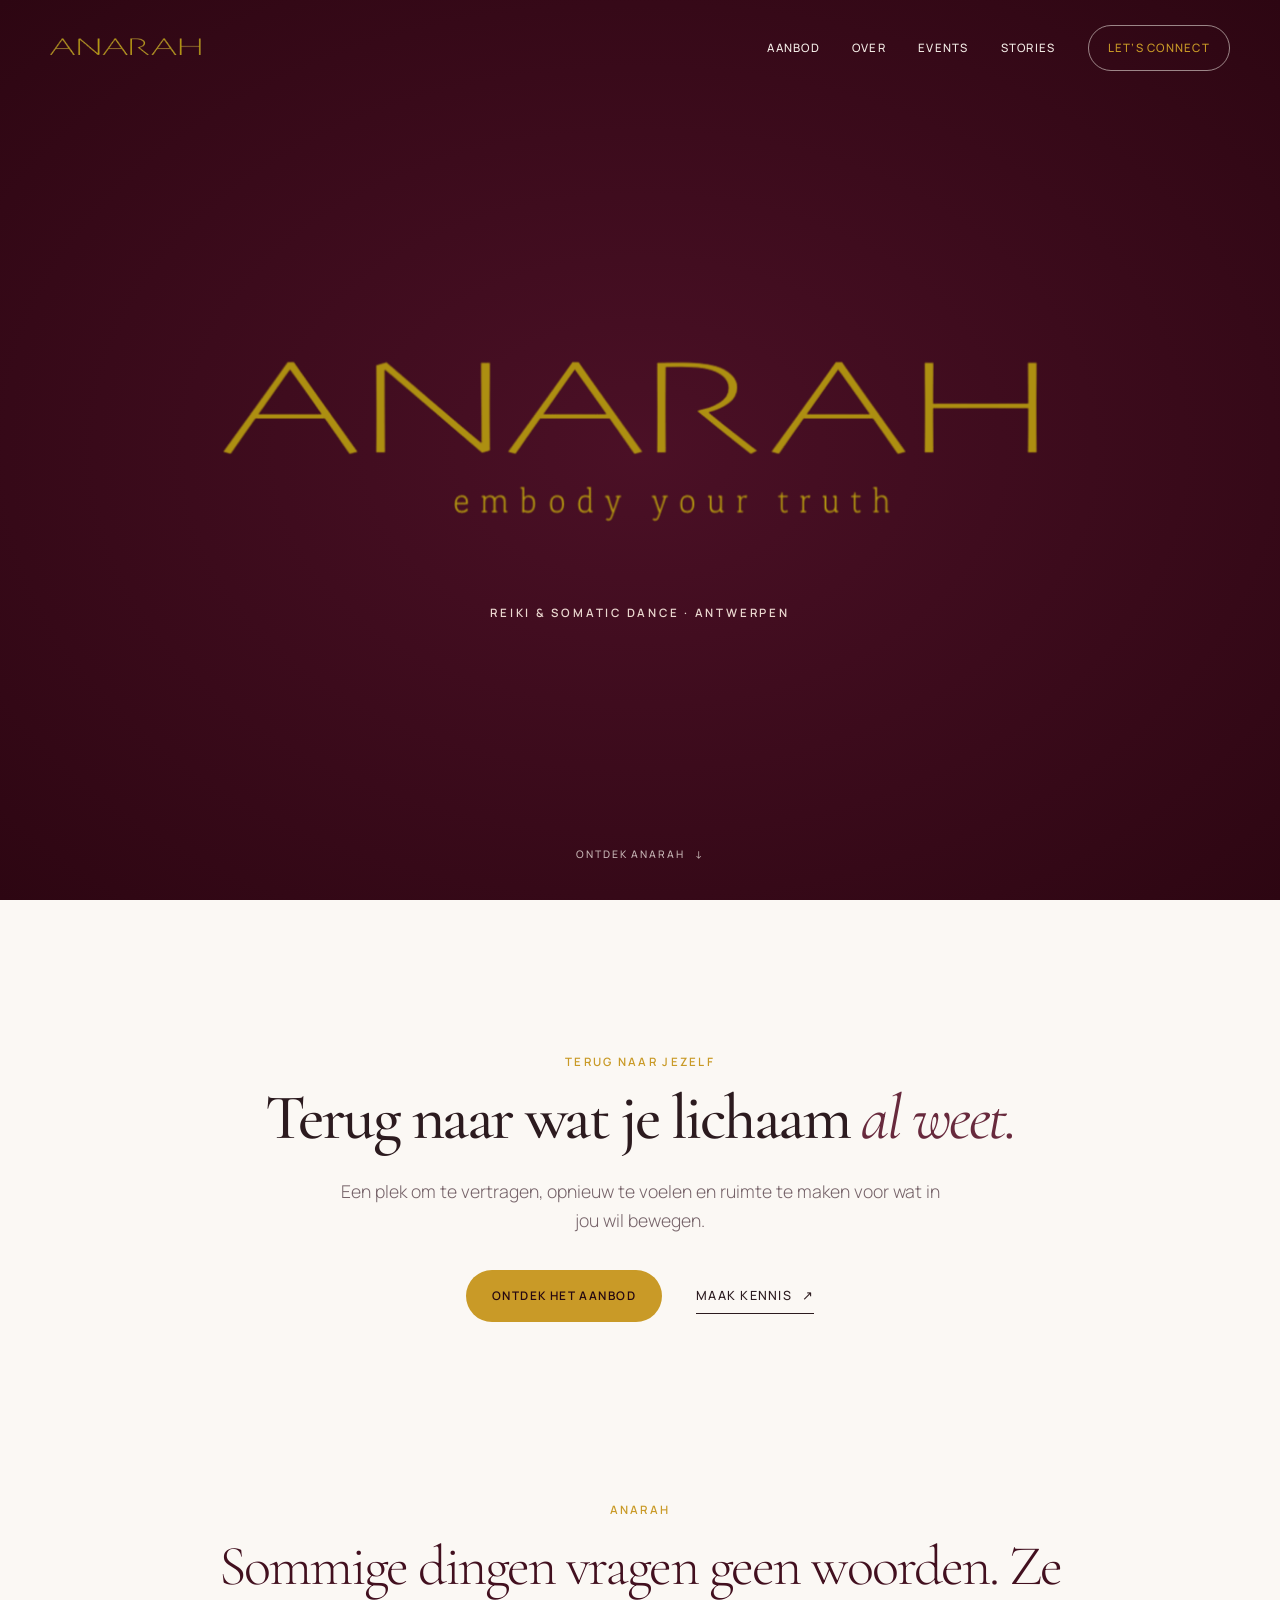
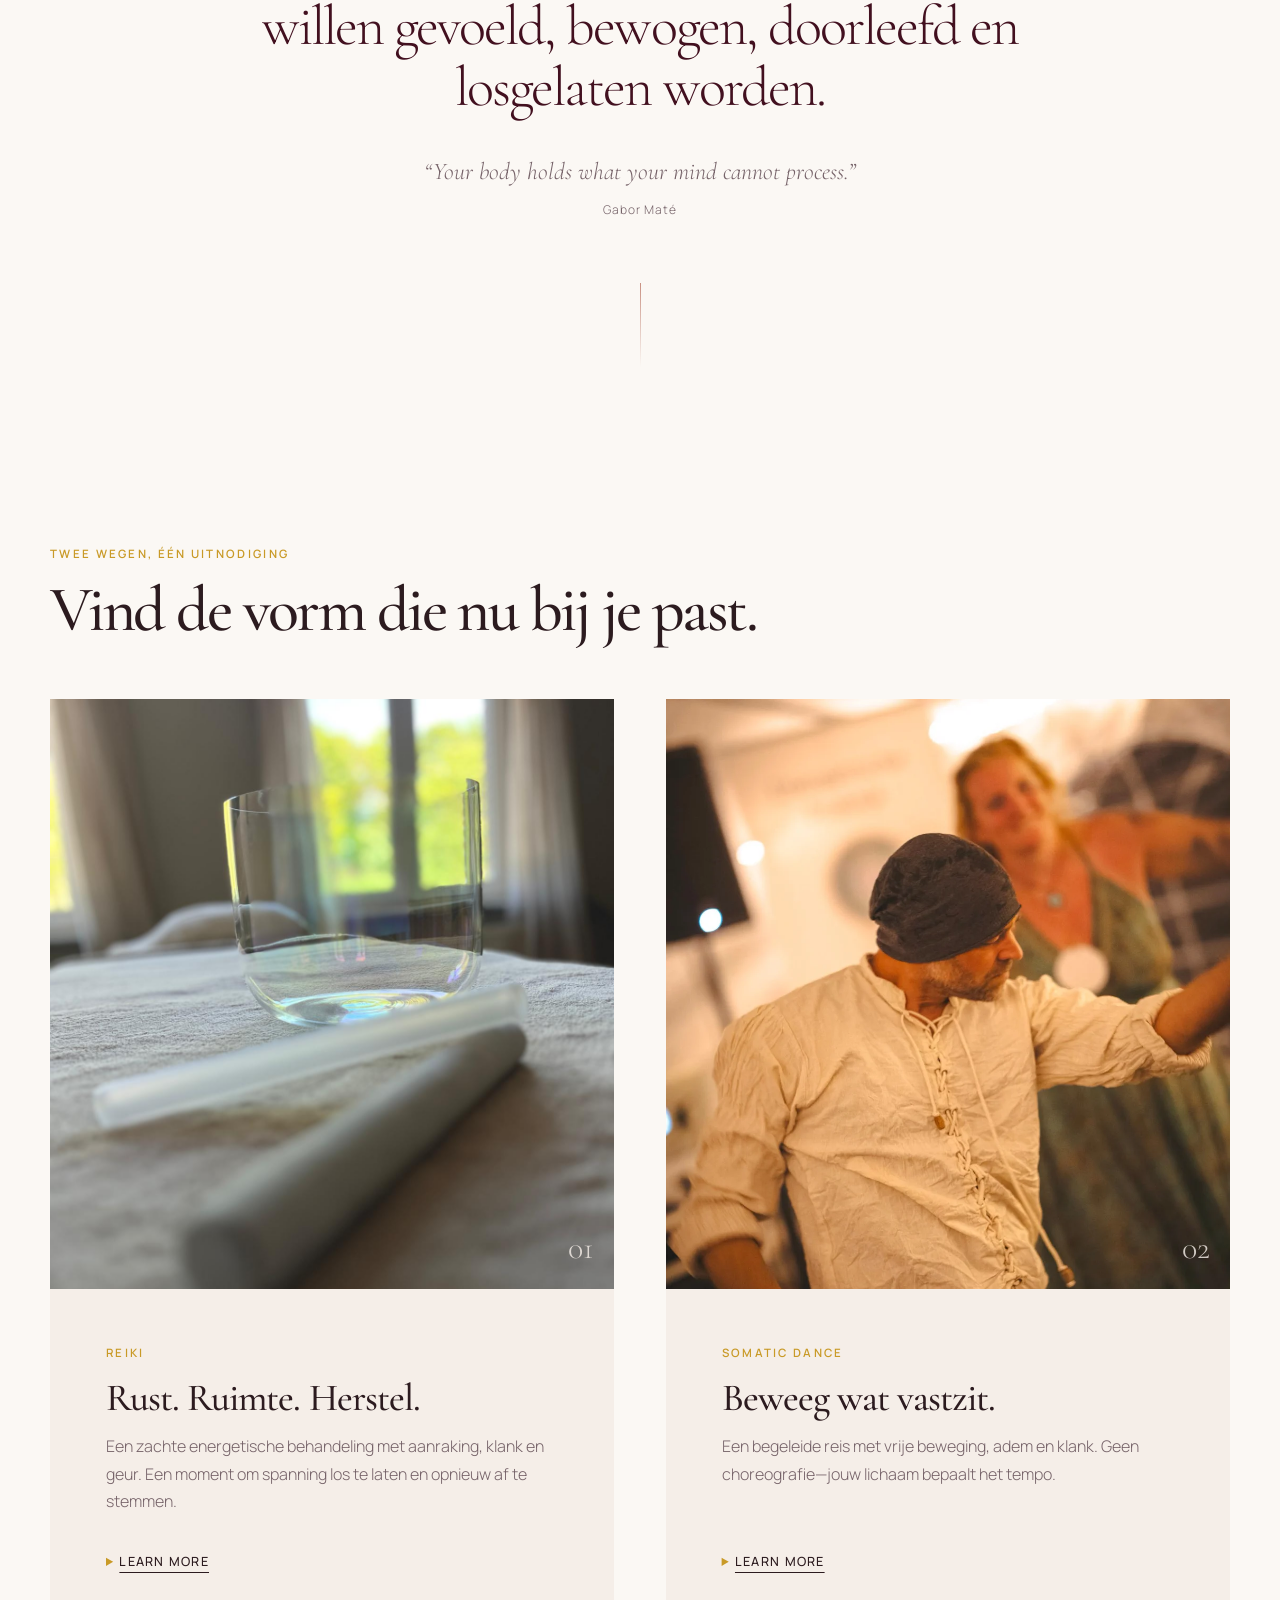
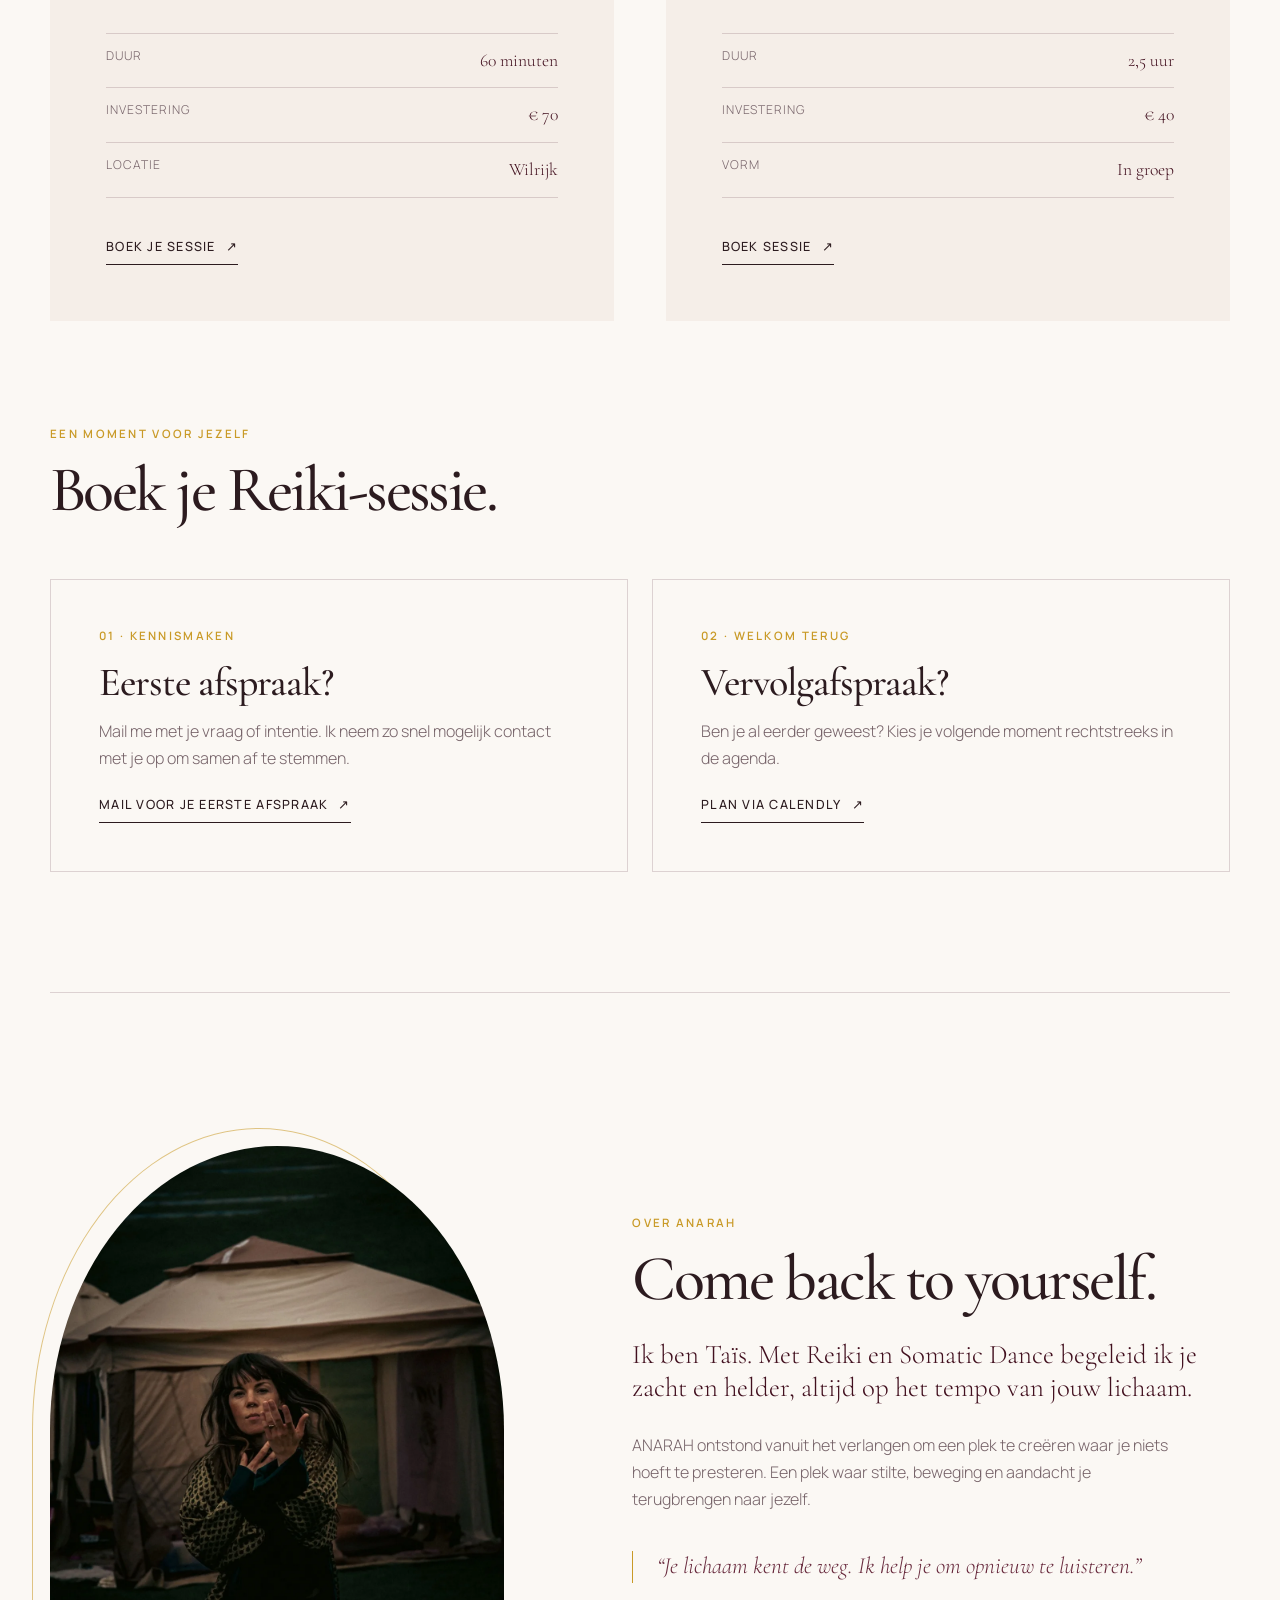
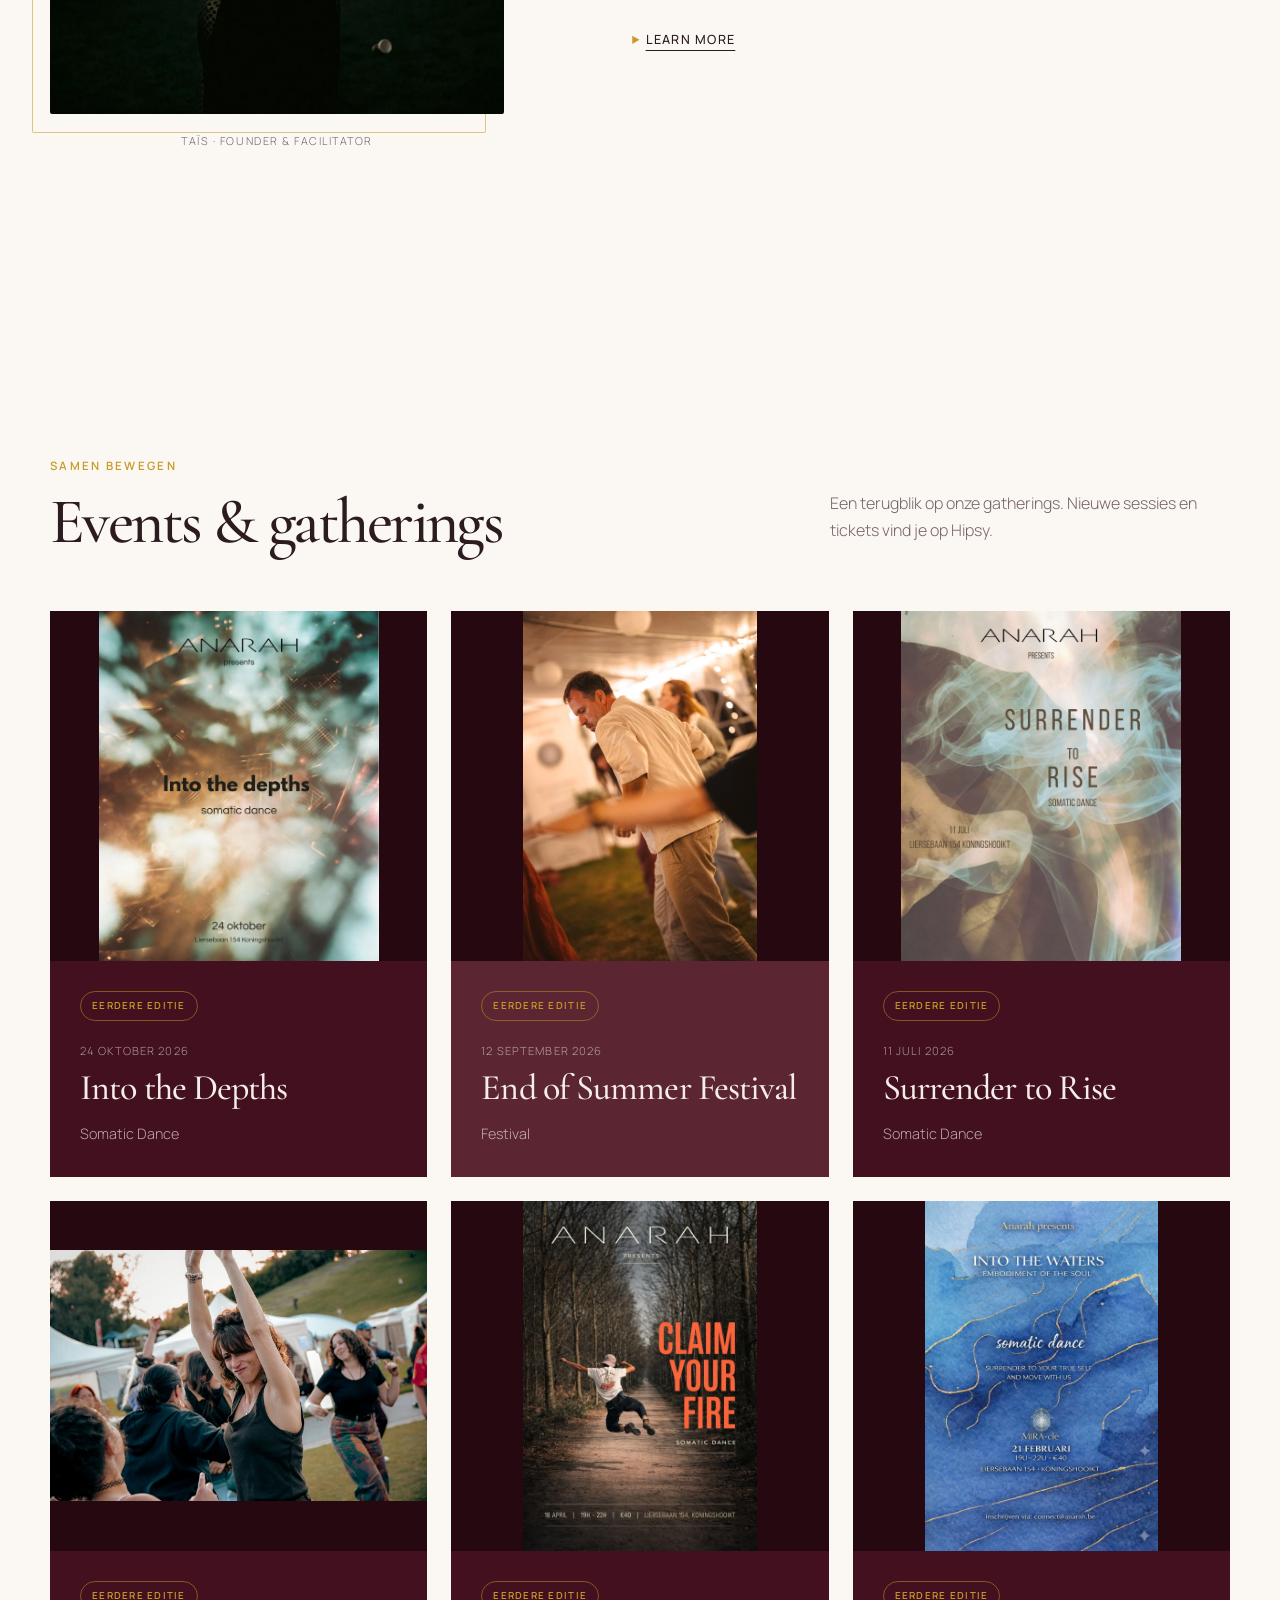
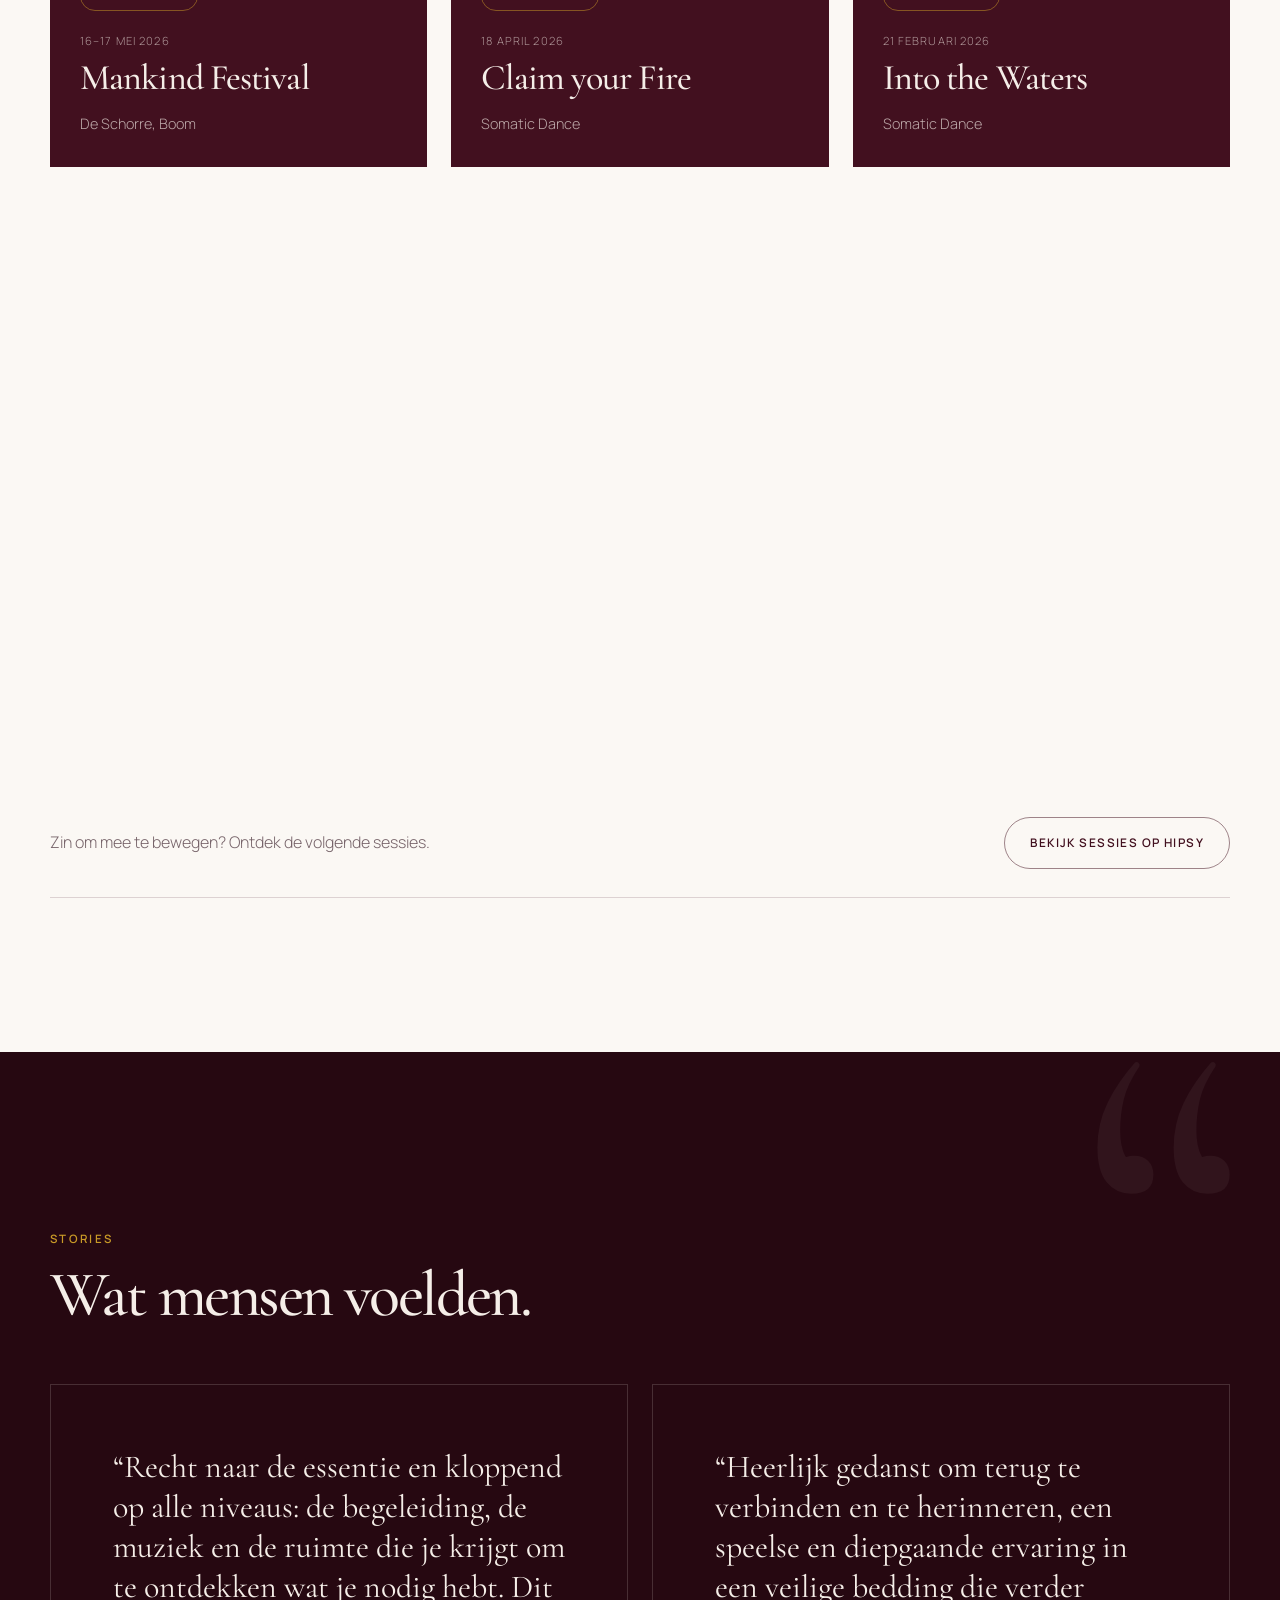
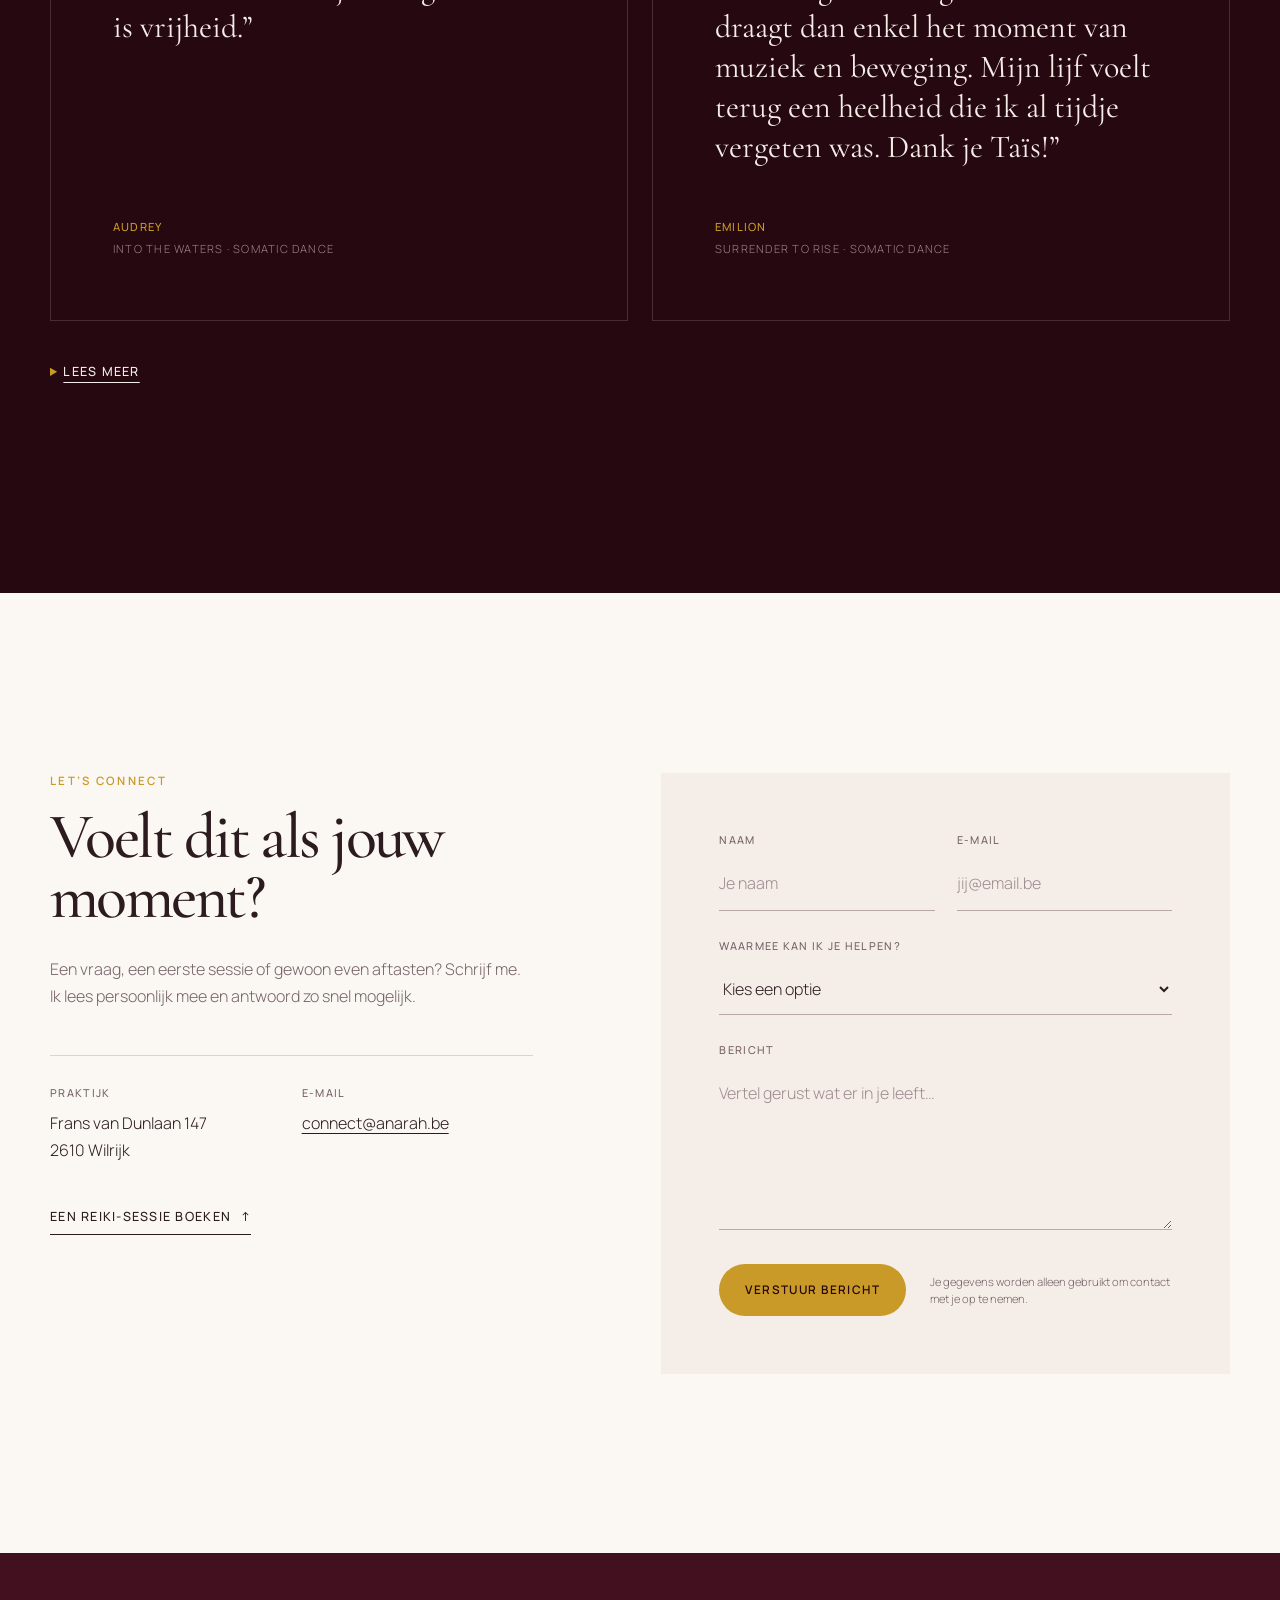
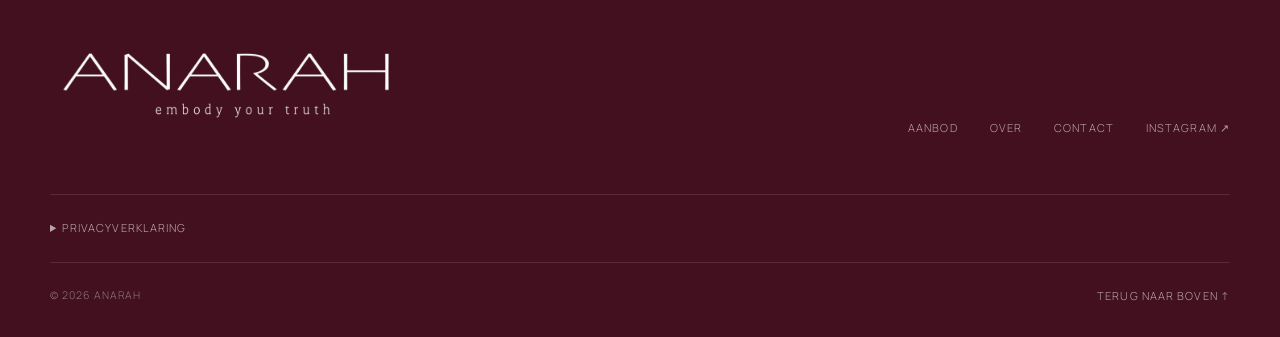
==== commit 46e992a3: "Update Site source" ====
--- a/index.html
+++ b/index.html
@@ -23,7 +23,7 @@
     <link rel="preconnect" href="https://fonts.googleapis.com">
     <link rel="preconnect" href="https://fonts.gstatic.com" crossorigin>
     <link href="https://fonts.googleapis.com/css2?family=Cormorant+Garamond:ital,wght@0,400;0,500;0,600;1,400&amp;family=Manrope:wght@300;400;500;600&amp;display=swap" rel="stylesheet">
-    <link rel="stylesheet" href="css/style.css?v=20261031">
+    <link rel="stylesheet" href="css/style.css?v=20261031-hero">
     <script>document.documentElement.classList.add('js');</script>
 </head>
 
@@ -54,7 +54,7 @@
     <main id="main">
         <section class="hero" aria-labelledby="hero-title">
             <div class="hero-copy reveal">
-                <h1 id="hero-title"><img src="images/logolanggeel.png" width="447" height="151" alt="ANARAH — Embody your truth"></h1>
+                <h1 id="hero-title"><span class="hero-logo"><img src="images/nobglogo.png" width="893" height="279" alt="ANARAH — Embody your truth" fetchpriority="high"></span></h1>
                 <p class="eyebrow">Reiki &amp; Somatic Dance · Antwerpen</p>
             </div>
             <a class="scroll-cue" href="#welkom"><span>Ontdek ANARAH</span><span aria-hidden="true">↓</span></a>
--- a/css/style.css
+++ b/css/style.css
@@ -191,7 +191,14 @@
 }
 .hero-copy { width: min(82vw, 900px); text-align: center; }
 .hero h1 { margin: 0 0 32px; line-height: 1; }
-.hero h1 img { width: 100%; height: auto; }
+/* Use the full-resolution original as an alpha mask to retain the gold branding. */
+.hero-logo {
+    display: block;
+    background: #ad8f11;
+    -webkit-mask: url('../images/nobglogo.png') center / contain no-repeat;
+    mask: url('../images/nobglogo.png') center / contain no-repeat;
+}
+.hero h1 img { width: 100%; height: auto; opacity: 0; }
 .hero .eyebrow { color: var(--blush); letter-spacing: .24em; }
 .hero-actions { display: flex; align-items: center; gap: 34px; }
 .welcome { padding-top: clamp(100px, 12vw, 170px); text-align: center; }
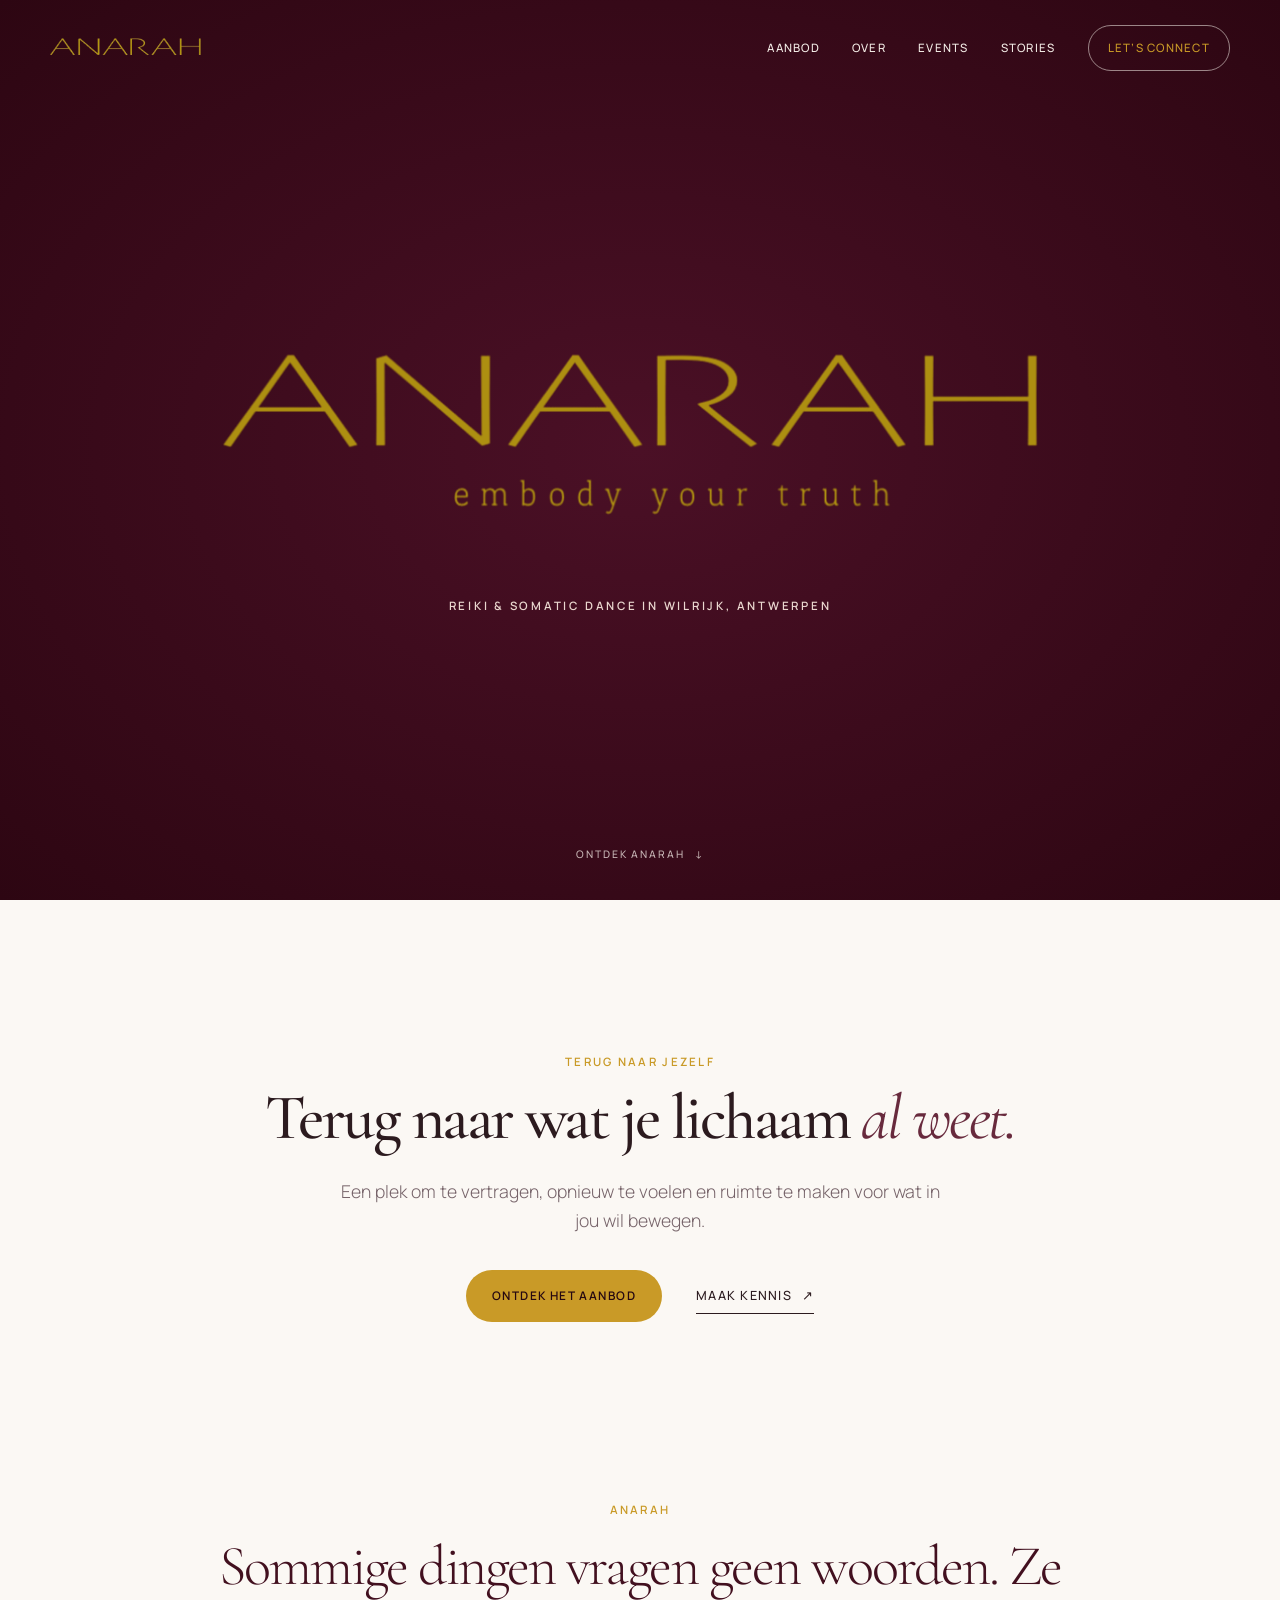
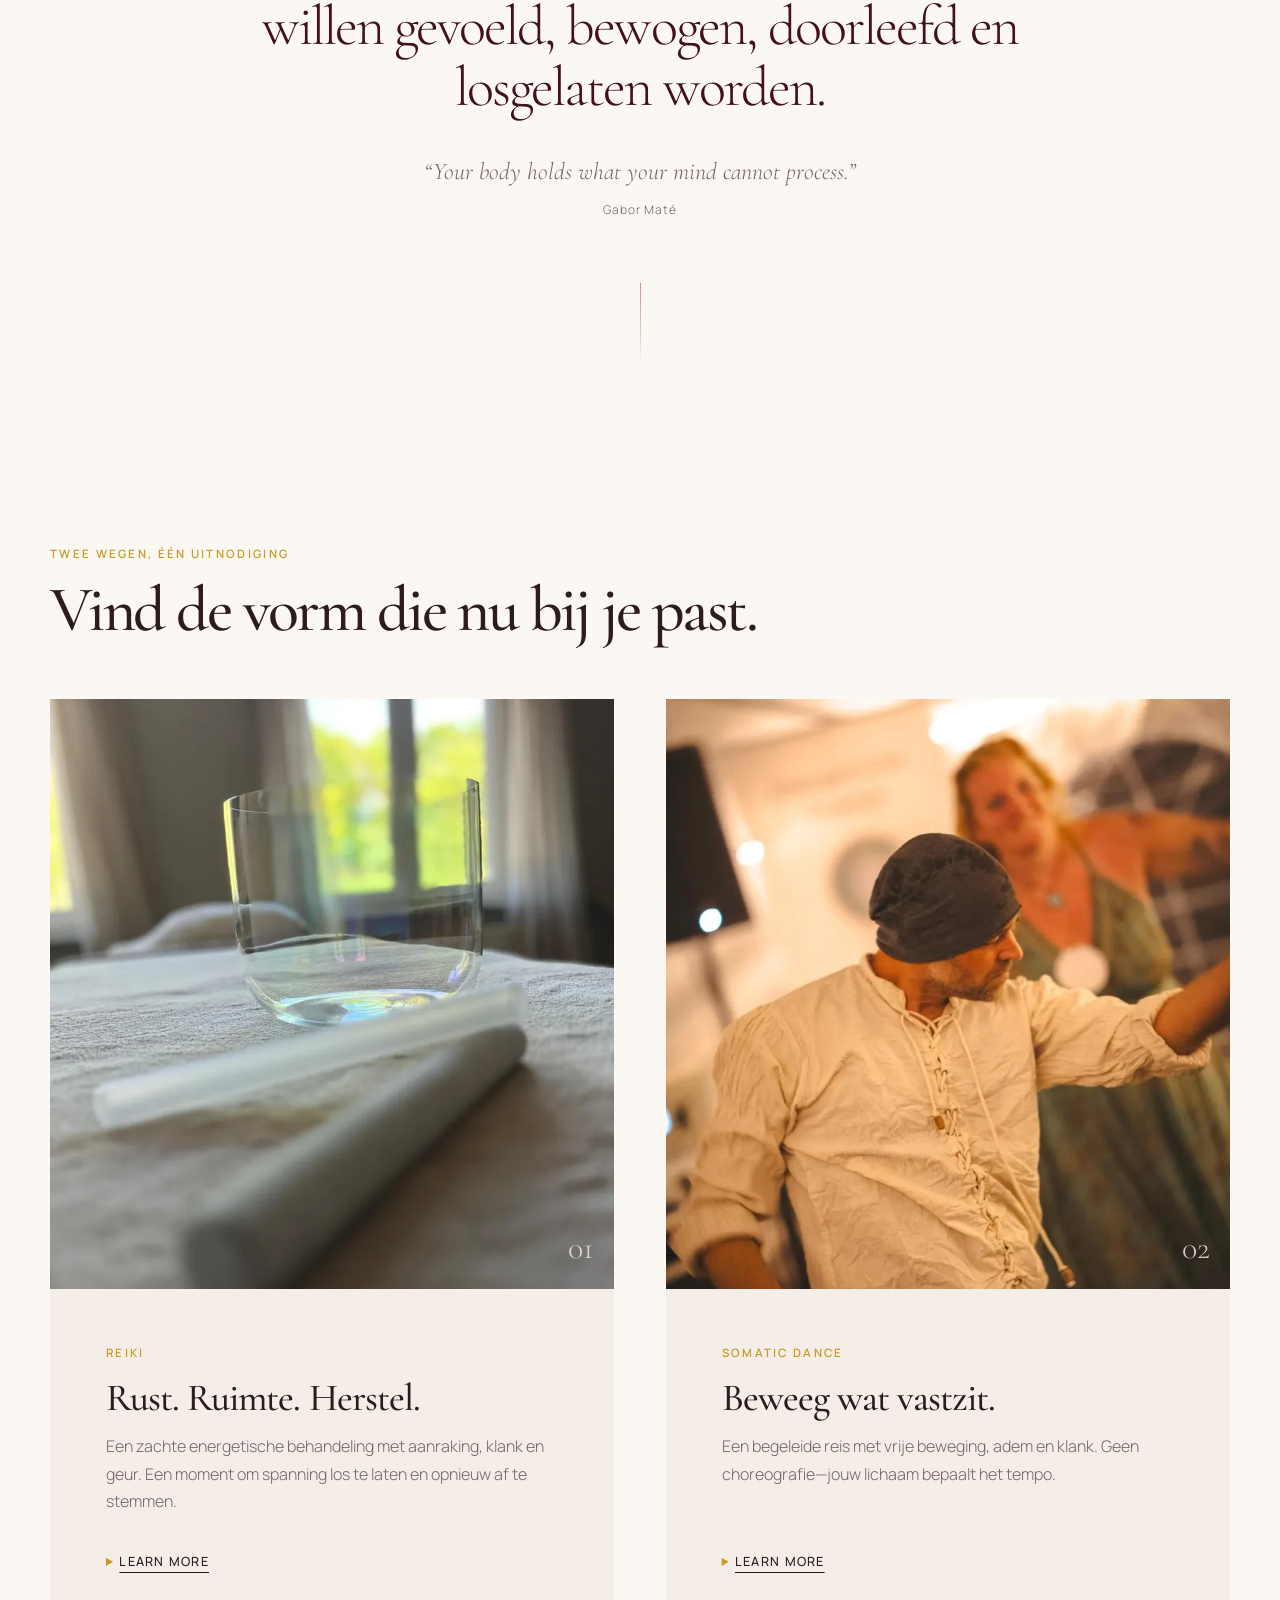
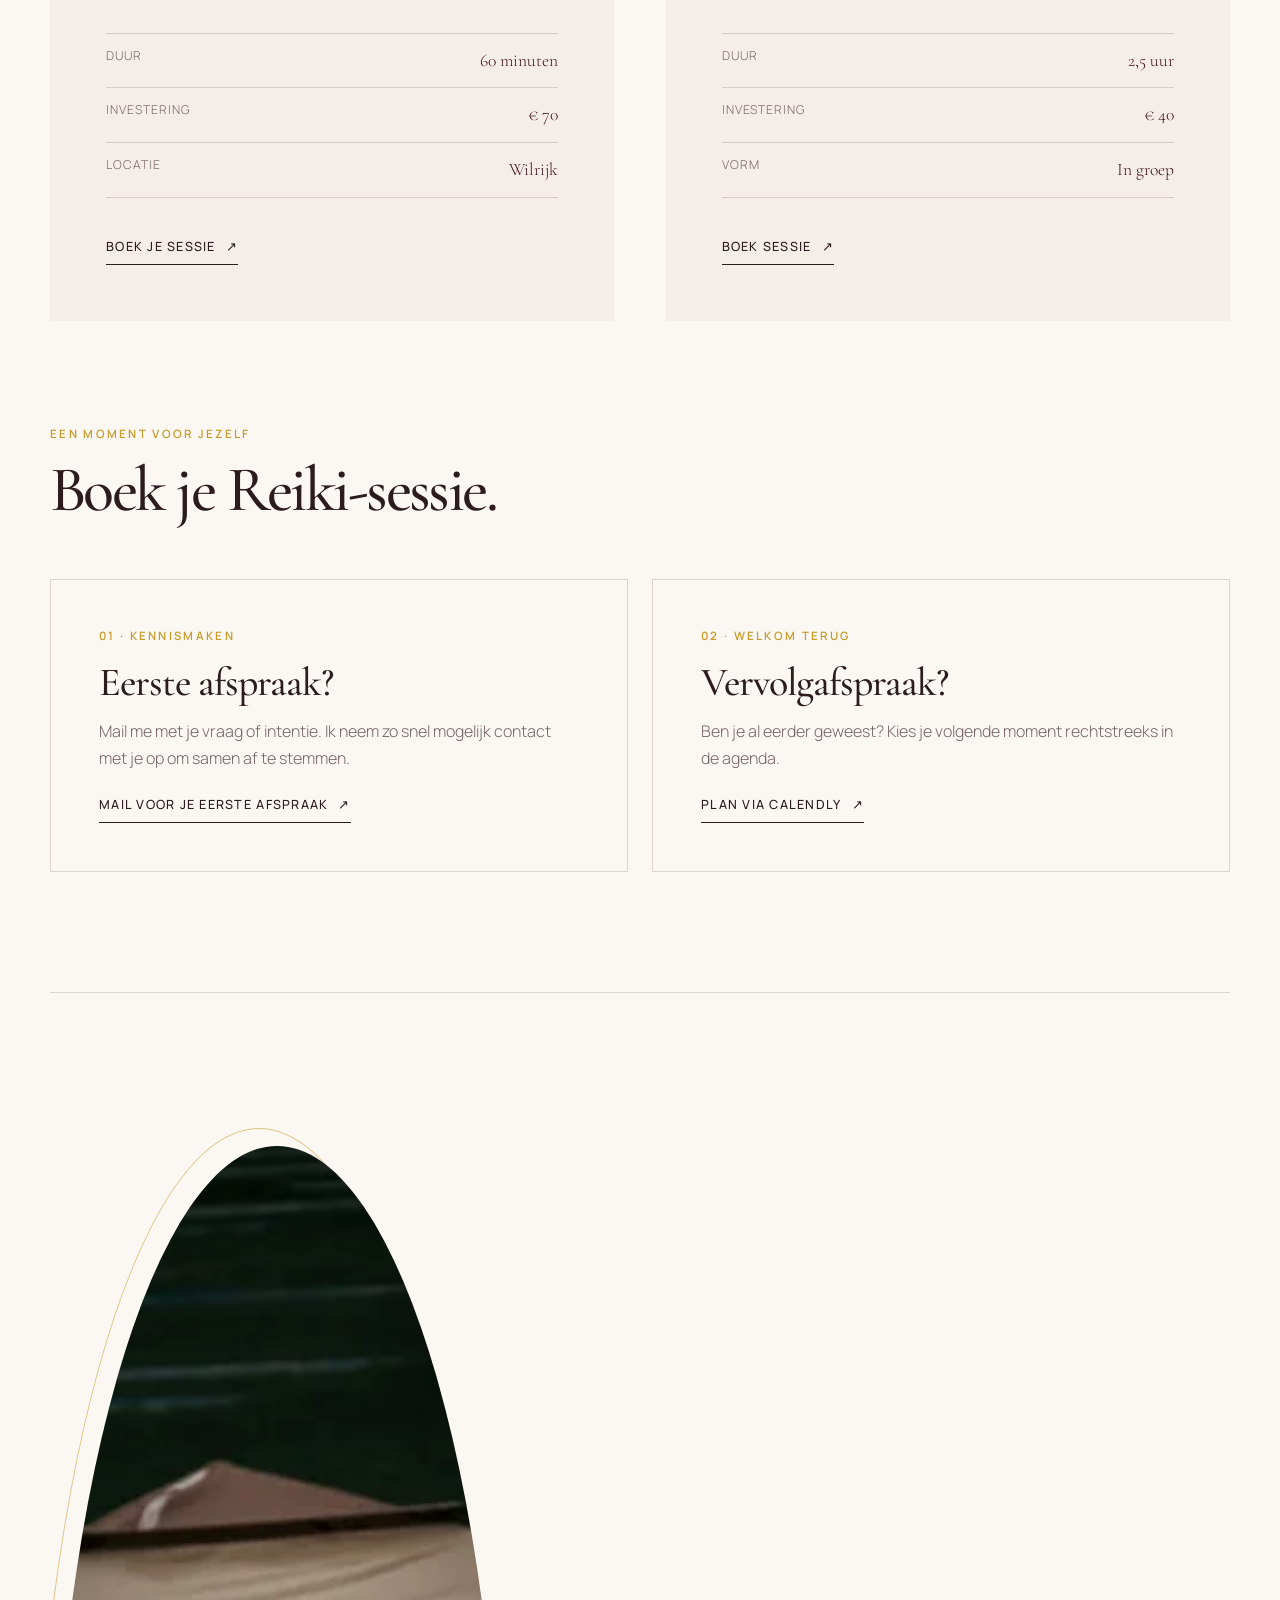
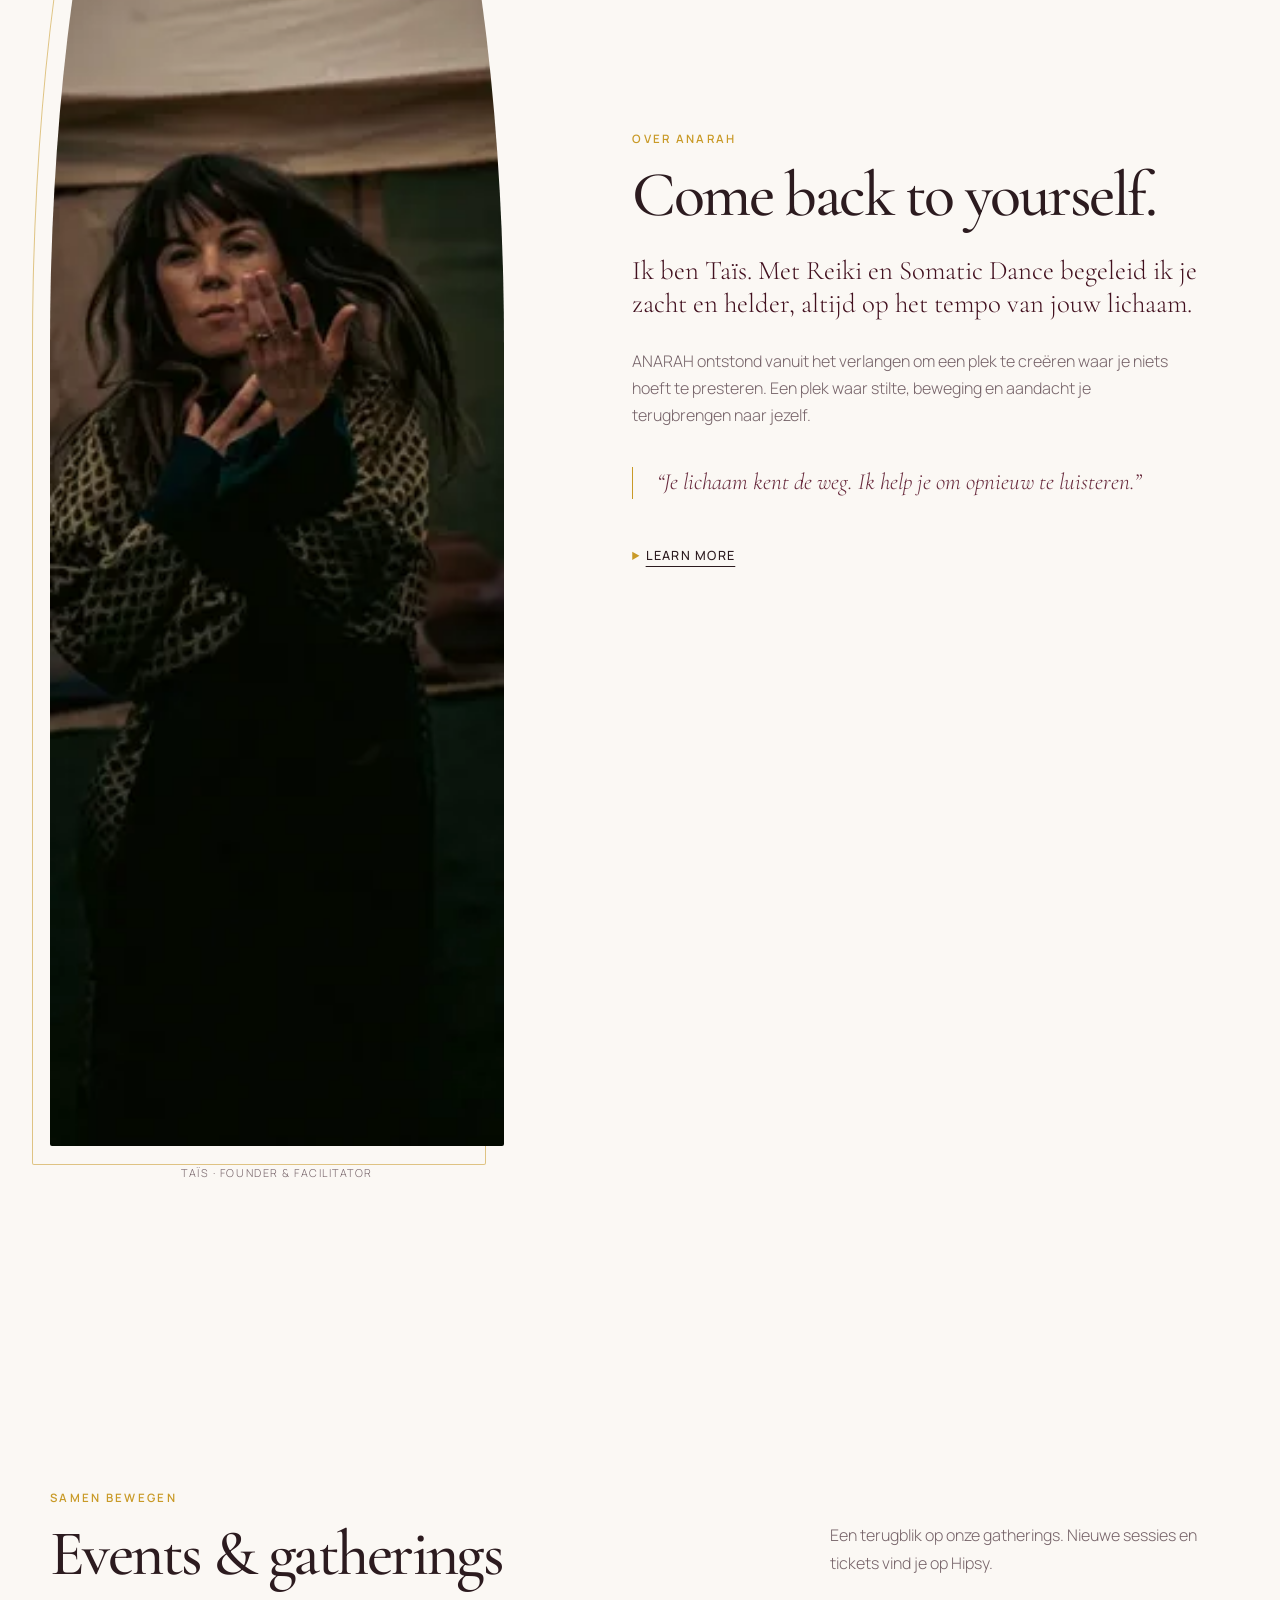
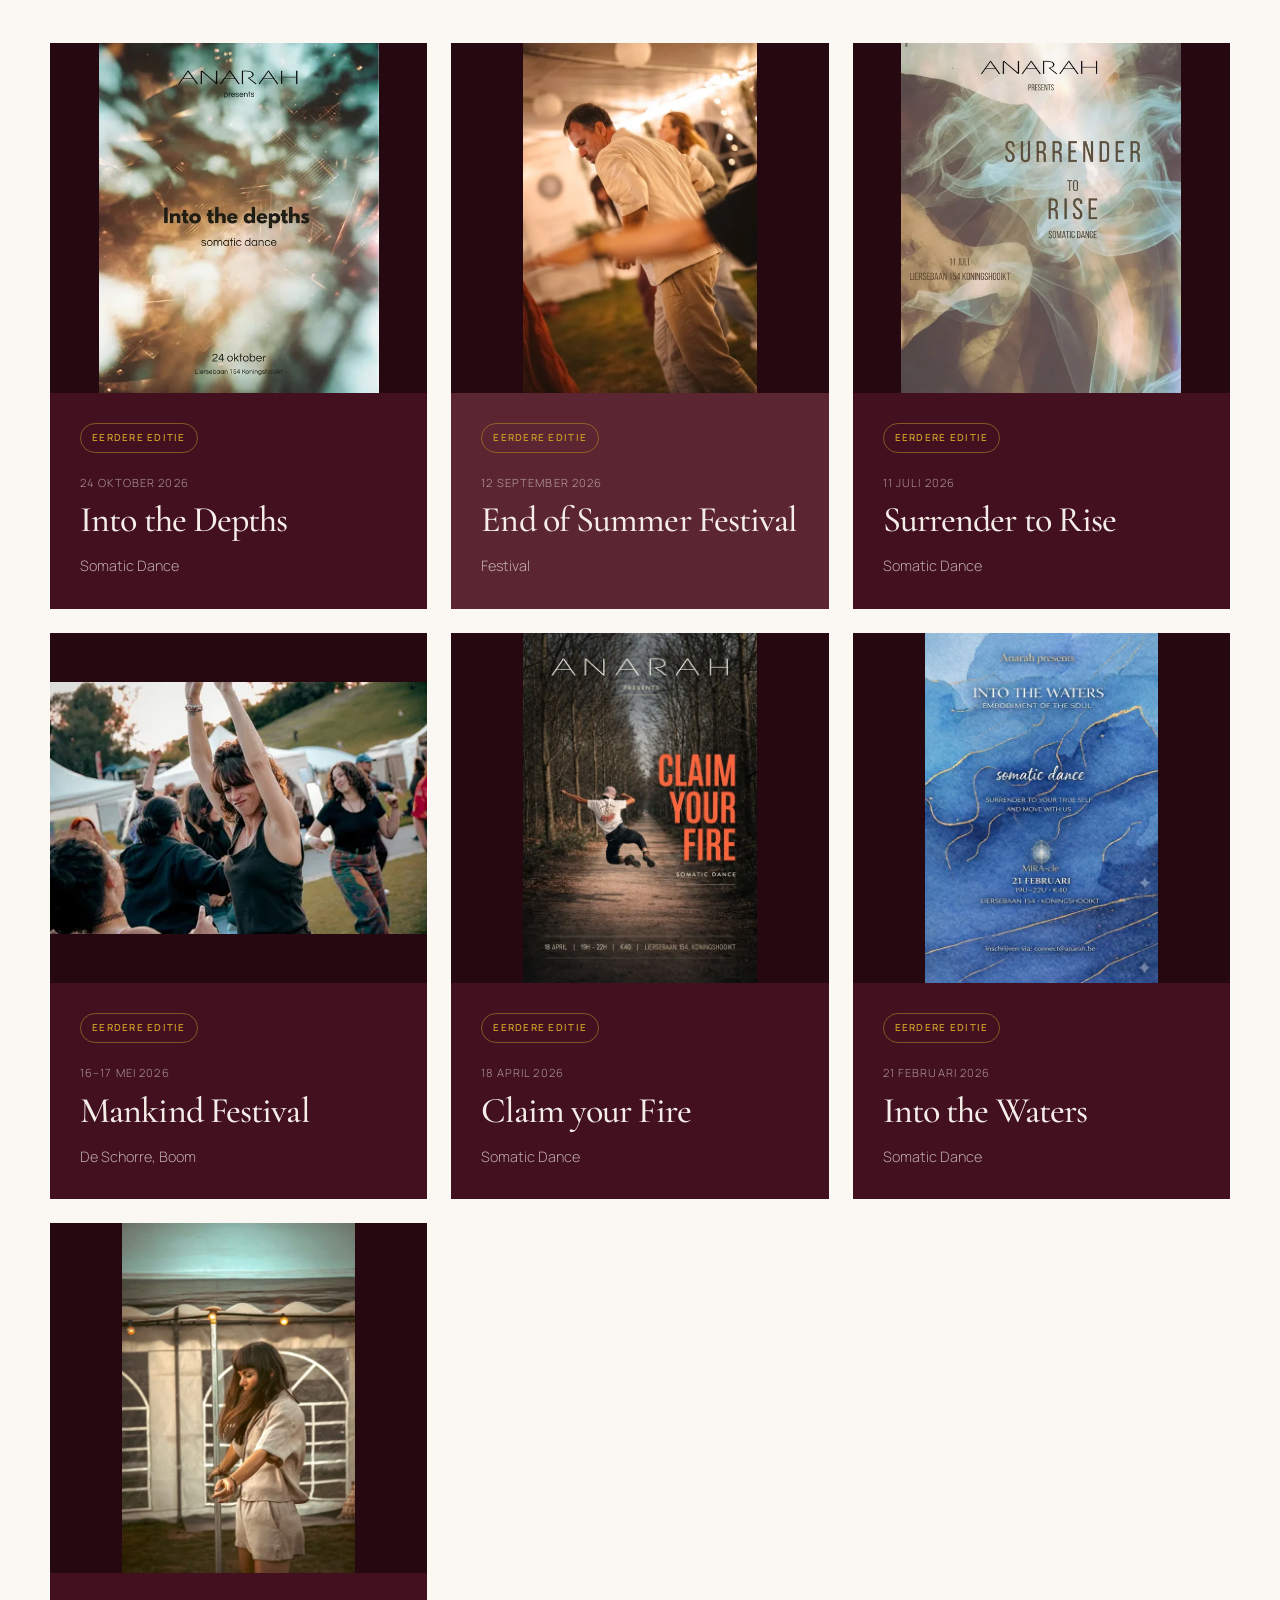
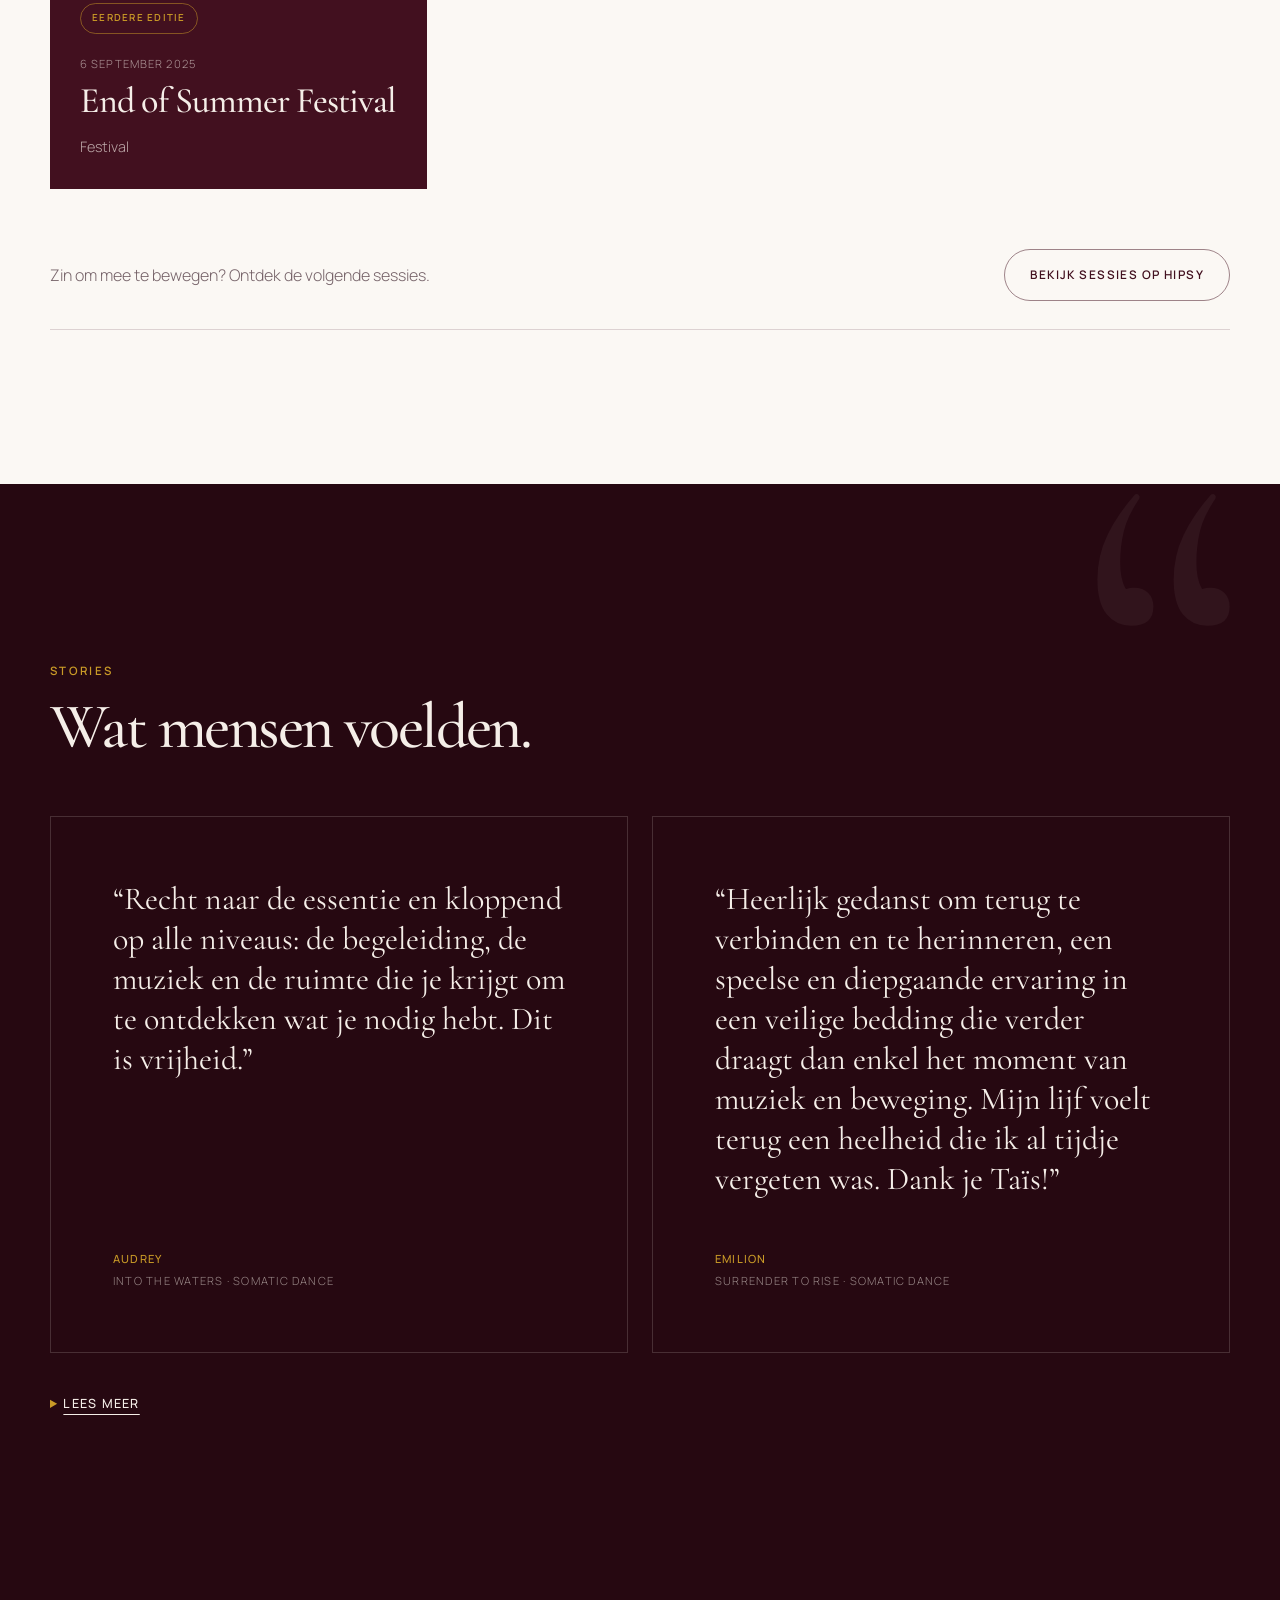
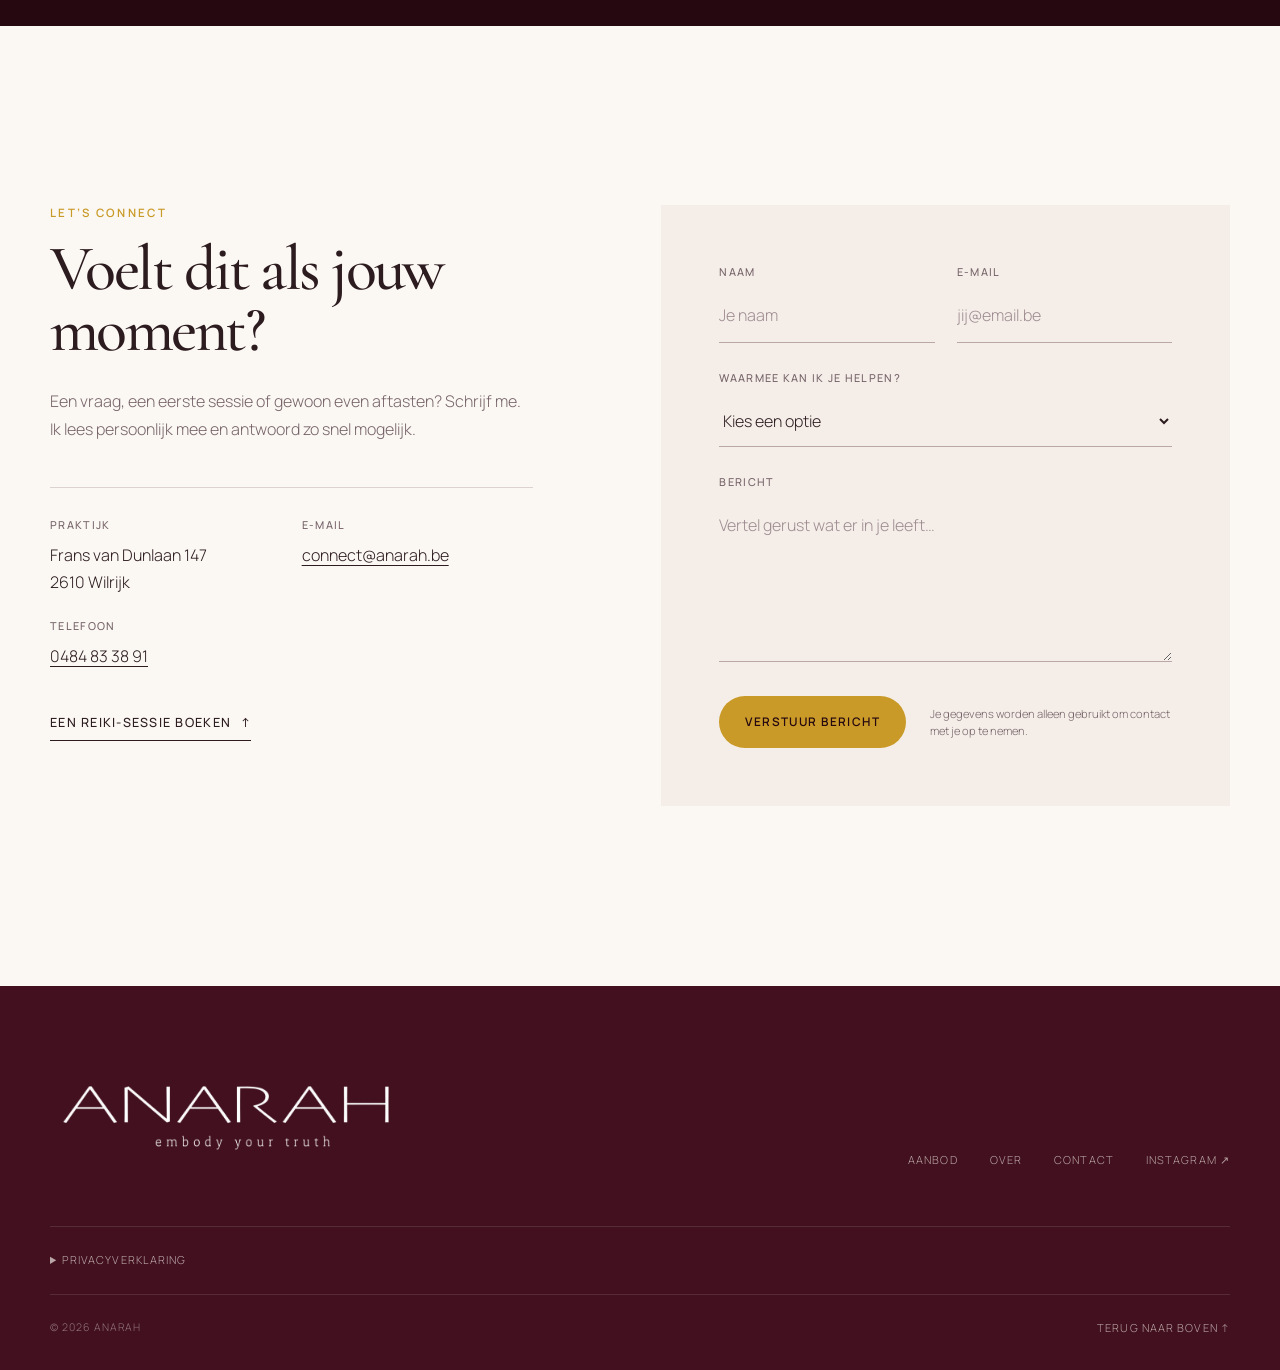
==== commit 5601282a: "Update Site source" ====
--- a/index.html
+++ b/index.html
@@ -3,28 +3,118 @@
 <head>
     <meta charset="UTF-8">
     <meta name="viewport" content="width=device-width, initial-scale=1.0">
-    <meta name="description" content="ANARAH biedt Reiki en Somatic Dance in Antwerpen: ruimte om te vertragen, te voelen en opnieuw thuis te komen in je lichaam.">
+    <meta name="description" content="Ontdek Reiki en Somatic Dance bij ANARAH in Wilrijk, Antwerpen. Individuele Reiki-sessies en vrije dans met Taïs. Bekijk het aanbod en boek jouw moment.">
     <meta name="theme-color" content="#42101f">
-    <link rel="canonical" href="https://anarah.ruby-owl-6560.chatgpt.site/">
+    <link rel="canonical" href="https://anarah.be/">
     <meta property="og:type" content="website">
+    <meta property="og:site_name" content="ANARAH">
+    <meta name="robots" content="index, follow, max-image-preview:large">
     <meta property="og:locale" content="nl_BE">
-    <meta property="og:title" content="ANARAH — Reiki &amp; Somatic Dance">
-    <meta property="og:description" content="Een plek om te vertragen, opnieuw te voelen en ruimte te maken voor wat in jou wil bewegen.">
-    <meta property="og:url" content="https://anarah.ruby-owl-6560.chatgpt.site/">
-    <meta property="og:image" content="https://anarah.ruby-owl-6560.chatgpt.site/images/og-anarah.jpg">
+    <meta property="og:title" content="Reiki &amp; Somatic Dance in Wilrijk, Antwerpen | ANARAH">
+    <meta property="og:description" content="Ontdek Reiki en Somatic Dance bij ANARAH in Wilrijk, Antwerpen. Individuele Reiki-sessies en vrije dans met Taïs. Bekijk het aanbod en boek jouw moment.">
+    <meta property="og:url" content="https://anarah.be/">
+    <meta property="og:image" content="https://anarah.be/images/og-anarah.jpg">
     <meta property="og:image:width" content="1200">
     <meta property="og:image:height" content="630">
     <meta property="og:image:alt" content="ANARAH — Reiki &amp; Somatic Dance. Come back to yourself.">
+    <meta name="twitter:image:alt" content="ANARAH — Reiki en Somatic Dance in Wilrijk, Antwerpen">
     <meta name="twitter:card" content="summary_large_image">
-    <meta name="twitter:title" content="ANARAH — Reiki &amp; Somatic Dance">
-    <meta name="twitter:description" content="Een plek om te vertragen, opnieuw te voelen en ruimte te maken voor wat in jou wil bewegen.">
-    <meta name="twitter:image" content="https://anarah.ruby-owl-6560.chatgpt.site/images/og-anarah.jpg">
-    <title>ANARAH — Reiki &amp; Somatic Dance in Antwerpen</title>
+    <meta name="twitter:title" content="Reiki &amp; Somatic Dance in Wilrijk, Antwerpen | ANARAH">
+    <meta name="twitter:description" content="Ontdek Reiki en Somatic Dance bij ANARAH in Wilrijk, Antwerpen. Individuele Reiki-sessies en vrije dans met Taïs. Bekijk het aanbod en boek jouw moment.">
+    <meta name="twitter:image" content="https://anarah.be/images/og-anarah.jpg">
+    <title>Reiki &amp; Somatic Dance in Wilrijk, Antwerpen | ANARAH</title>
     <link rel="preconnect" href="https://fonts.googleapis.com">
     <link rel="preconnect" href="https://fonts.gstatic.com" crossorigin>
     <link href="https://fonts.googleapis.com/css2?family=Cormorant+Garamond:ital,wght@0,400;0,500;0,600;1,400&amp;family=Manrope:wght@300;400;500;600&amp;display=swap" rel="stylesheet">
-    <link rel="stylesheet" href="css/style.css?v=20261031-hero">
-    <script>document.documentElement.classList.add('js');</script>
+    <link rel="stylesheet" href="css/style.css?v=20261031-seo">
+    <script type="application/ld+json">
+{
+  "@context": "https://schema.org",
+  "@graph": [
+    {
+      "@type": "WebSite",
+      "@id": "https://anarah.be/#website",
+      "url": "https://anarah.be/",
+      "name": "ANARAH",
+      "inLanguage": "nl-BE",
+      "publisher": {
+        "@id": "https://anarah.be/#anarah"
+      }
+    },
+    {
+      "@type": "WebPage",
+      "@id": "https://anarah.be/#webpage",
+      "url": "https://anarah.be/",
+      "name": "Reiki & Somatic Dance in Wilrijk, Antwerpen | ANARAH",
+      "description": "Ontdek Reiki en Somatic Dance bij ANARAH in Wilrijk, Antwerpen. Individuele Reiki-sessies en vrije dans met Taïs. Bekijk het aanbod en boek jouw moment.",
+      "inLanguage": "nl-BE",
+      "isPartOf": {
+        "@id": "https://anarah.be/#website"
+      },
+      "about": {
+        "@id": "https://anarah.be/#anarah"
+      }
+    },
+    {
+      "@type": "LocalBusiness",
+      "@id": "https://anarah.be/#anarah",
+      "name": "ANARAH",
+      "url": "https://anarah.be/",
+      "description": "Reiki en Somatic Dance met Taïs in Wilrijk, Antwerpen.",
+      "email": "connect@anarah.be",
+      "telephone": "+32484833891",
+      "image": "https://anarah.be/images/tais-anarah.webp",
+      "logo": "https://anarah.be/images/logolanggeel.png",
+      "address": {
+        "@type": "PostalAddress",
+        "streetAddress": "Frans van Dunlaan 147",
+        "postalCode": "2610",
+        "addressLocality": "Wilrijk",
+        "addressRegion": "Antwerpen",
+        "addressCountry": "BE"
+      },
+      "sameAs": [
+        "https://www.instagram.com/anarah_88",
+        "https://hipsy.nl/anarah88"
+      ],
+      "hasOfferCatalog": {
+        "@type": "OfferCatalog",
+        "name": "Reiki en Somatic Dance",
+        "itemListElement": [
+          {
+            "@type": "Offer",
+            "price": "70.00",
+            "priceCurrency": "EUR",
+            "url": "https://anarah.be/#boek-reiki",
+            "itemOffered": {
+              "@type": "Service",
+              "name": "Reiki — individuele sessie van 60 minuten",
+              "serviceType": "Reiki",
+              "provider": {
+                "@id": "https://anarah.be/#anarah"
+              }
+            }
+          },
+          {
+            "@type": "Offer",
+            "price": "40.00",
+            "priceCurrency": "EUR",
+            "url": "https://hipsy.nl/anarah88",
+            "itemOffered": {
+              "@type": "Service",
+              "name": "Somatic Dance — groepssessie van 2,5 uur",
+              "serviceType": "Somatic Dance",
+              "provider": {
+                "@id": "https://anarah.be/#anarah"
+              }
+            }
+          }
+        ]
+      }
+    }
+  ]
+}
+    </script>
 </head>
 
 <body id="top">
@@ -33,7 +123,7 @@
     <header class="site-header">
         <nav class="site-nav" aria-label="Hoofdnavigatie">
             <a href="#top" class="brand" aria-label="ANARAH — naar boven">
-                <img src="images/logolanggeel.png" alt="ANARAH">
+                <img src="images/logolanggeel.png" alt="ANARAH" width="447" height="151" decoding="async">
             </a>
 
             <button class="nav-toggle" type="button" aria-expanded="false" aria-controls="nav-links" aria-label="Open menu">
@@ -53,9 +143,8 @@
 
     <main id="main">
         <section class="hero" aria-labelledby="hero-title">
-            <div class="hero-copy reveal">
-                <h1 id="hero-title"><span class="hero-logo"><img src="images/nobglogo.png" width="893" height="279" alt="ANARAH — Embody your truth" fetchpriority="high"></span></h1>
-                <p class="eyebrow">Reiki &amp; Somatic Dance · Antwerpen</p>
+            <div class="hero-copy">
+                <h1 id="hero-title"><span class="hero-logo"><img src="images/nobglogo.png" width="893" height="279" alt="ANARAH — Embody your truth" fetchpriority="high"></span><span class="eyebrow hero-subtitle">Reiki &amp; Somatic Dance in Wilrijk, Antwerpen</span></h1>
             </div>
             <a class="scroll-cue" href="#welkom"><span>Ontdek ANARAH</span><span aria-hidden="true">↓</span></a>
         </section>
@@ -88,7 +177,7 @@
             <div class="service-grid">
                 <article class="service-card service-card-reiki reveal" id="reiki">
                     <div class="service-card-image">
-                        <img src="images/bowl.jpg" alt="Klankschaal in de reikruimte">
+                        <img src="images/bowl.webp" alt="Klankschaal voor een Reiki-sessie bij ANARAH in Wilrijk" width="1200" height="1600" decoding="async" loading="lazy" srcset="images/bowl-480w.webp 480w, images/bowl-800w.webp 800w, images/bowl.webp 1200w" sizes="(min-width: 1244px) 562px, (min-width: 981px) calc((100vw - 120px) / 2), (min-width: 802px) 760px, calc(100vw - 36px)">
                         <span class="service-number">01</span>
                     </div>
                     <div class="service-card-copy">
@@ -113,7 +202,7 @@
 
                 <article class="service-card service-card-dance reveal" id="somatic-dance">
                     <div class="service-card-image">
-                        <img src="images/somatic-dance.webp" alt="Vrije beweging tijdens een Somatic Dance sessie" loading="lazy">
+                        <img src="images/somatic-dance.webp" alt="Vrije beweging tijdens een Somatic Dance sessie" loading="lazy" width="1067" height="1600" decoding="async" srcset="images/somatic-dance-480w.webp 480w, images/somatic-dance-800w.webp 800w, images/somatic-dance.webp 1067w" sizes="(min-width: 1244px) 562px, (min-width: 981px) calc((100vw - 120px) / 2), (min-width: 802px) 760px, calc(100vw - 36px)">
                         <span class="service-number">02</span>
                     </div>
                     <div class="service-card-copy">
@@ -162,7 +251,7 @@
 
         <section class="about section-shell" id="over" aria-labelledby="about-title">
             <div class="about-photo reveal">
-                <img src="images/tais-anarah.webp" loading="lazy" alt="Taïs, oprichter van ANARAH">
+                <img src="images/tais-anarah.webp" loading="lazy" alt="Taïs, oprichter van ANARAH" width="1136" height="1600" decoding="async" srcset="images/tais-anarah-480w.webp 480w, images/tais-anarah-800w.webp 800w, images/tais-anarah.webp 1136w" sizes="(min-width: 981px) 450px, (min-width: 681px) 300px, 80vw">
                 <span class="photo-caption">Taïs · founder &amp; facilitator</span>
             </div>
             <div class="about-copy reveal">
@@ -195,7 +284,7 @@
 
             <div class="event-grid">
                 <article class="event-card reveal">
-                    <div class="event-image"><img src="images/into-the-depths.webp" alt="Into the Depths — 24 oktober 2026" loading="lazy"></div>
+                    <div class="event-image"><img src="images/into-the-depths.webp" alt="Into the Depths — 24 oktober 2026" loading="lazy" width="1200" height="1499" decoding="async" srcset="images/into-the-depths-480w.webp 480w, images/into-the-depths-800w.webp 800w, images/into-the-depths.webp 1200w" sizes="(min-width: 981px) 380px, (min-width: 802px) 760px, calc(100vw - 36px)"></div>
                     <div class="event-copy">
                         <span class="event-status">Eerdere editie</span>
                         <p class="event-date"><time datetime="2026-10-24">24 oktober 2026</time></p>
@@ -204,7 +293,7 @@
                     </div>
                 </article>
                 <article class="event-card reveal">
-                    <div class="event-image"><img src="images/end-of-summer-2026.webp" alt="End of Summer Festival — 12 september 2026" loading="lazy"></div>
+                    <div class="event-image"><img src="images/end-of-summer-2026.webp" alt="End of Summer Festival — 12 september 2026" loading="lazy" width="1067" height="1600" decoding="async" srcset="images/end-of-summer-2026-480w.webp 480w, images/end-of-summer-2026-800w.webp 800w, images/end-of-summer-2026.webp 1067w" sizes="(min-width: 981px) 380px, (min-width: 802px) 760px, calc(100vw - 36px)"></div>
                     <div class="event-copy">
                         <span class="event-status">Eerdere editie</span>
                         <p class="event-date"><time datetime="2026-09-12">12 september 2026</time></p>
@@ -213,7 +302,7 @@
                     </div>
                 </article>
                 <article class="event-card reveal">
-                    <div class="event-image"><img src="images/surrender-to-rise.webp" alt="Surrender to Rise — 11 juli 2026" loading="lazy"></div>
+                    <div class="event-image"><img src="images/surrender-to-rise.webp" alt="Surrender to Rise — 11 juli 2026" loading="lazy" width="1200" height="1500" decoding="async" srcset="images/surrender-to-rise-480w.webp 480w, images/surrender-to-rise-800w.webp 800w, images/surrender-to-rise.webp 1200w" sizes="(min-width: 981px) 380px, (min-width: 802px) 760px, calc(100vw - 36px)"></div>
                     <div class="event-copy">
                         <span class="event-status">Eerdere editie</span>
                         <p class="event-date"><time datetime="2026-07-11">11 juli 2026</time></p>
@@ -222,7 +311,7 @@
                     </div>
                 </article>
                 <article class="event-card reveal">
-                    <div class="event-image"><img src="images/mankind-festival.webp" alt="Mankind Festival — 16–17 mei 2026" loading="lazy"></div>
+                    <div class="event-image"><img src="images/mankind-festival.webp" alt="Mankind Festival — 16–17 mei 2026" loading="lazy" width="1200" height="800" decoding="async" srcset="images/mankind-festival-480w.webp 480w, images/mankind-festival-800w.webp 800w, images/mankind-festival.webp 1200w" sizes="(min-width: 981px) 380px, (min-width: 802px) 760px, calc(100vw - 36px)"></div>
                     <div class="event-copy">
                         <span class="event-status">Eerdere editie</span>
                         <p class="event-date"><time datetime="2026-05-16">16–17 mei 2026</time></p>
@@ -231,7 +320,7 @@
                     </div>
                 </article>
                 <article class="event-card reveal">
-                    <div class="event-image"><img src="images/claim-your-fire.webp" alt="Claim your Fire — 18 april 2026" loading="lazy"></div>
+                    <div class="event-image"><img src="images/claim-your-fire.webp" alt="Claim your Fire — 18 april 2026" loading="lazy" width="1024" height="1536" decoding="async" srcset="images/claim-your-fire-480w.webp 480w, images/claim-your-fire-800w.webp 800w, images/claim-your-fire.webp 1024w" sizes="(min-width: 981px) 380px, (min-width: 802px) 760px, calc(100vw - 36px)"></div>
                     <div class="event-copy">
                         <span class="event-status">Eerdere editie</span>
                         <p class="event-date"><time datetime="2026-04-18">18 april 2026</time></p>
@@ -240,7 +329,7 @@
                     </div>
                 </article>
                 <article class="event-card reveal">
-                    <div class="event-image"><img src="images/into-the-waters.webp" alt="Into the Waters — 21 februari 2026" loading="lazy"></div>
+                    <div class="event-image"><img src="images/into-the-waters.webp" alt="Into the Waters — 21 februari 2026" loading="lazy" width="1024" height="1536" decoding="async" srcset="images/into-the-waters-480w.webp 480w, images/into-the-waters-800w.webp 800w, images/into-the-waters.webp 1024w" sizes="(min-width: 981px) 380px, (min-width: 802px) 760px, calc(100vw - 36px)"></div>
                     <div class="event-copy">
                         <span class="event-status">Eerdere editie</span>
                         <p class="event-date"><time datetime="2026-02-21">21 februari 2026</time></p>
@@ -249,7 +338,7 @@
                     </div>
                 </article>
                 <article class="event-card reveal">
-                    <div class="event-image"><img src="images/end-of-summer-2025.webp" alt="End of Summer Festival — 6 september 2025" loading="lazy"></div>
+                    <div class="event-image"><img src="images/end-of-summer-2025.webp" alt="End of Summer Festival — 6 september 2025" loading="lazy" width="1067" height="1600" decoding="async" srcset="images/end-of-summer-2025-480w.webp 480w, images/end-of-summer-2025-800w.webp 800w, images/end-of-summer-2025.webp 1067w" sizes="(min-width: 981px) 380px, (min-width: 802px) 760px, calc(100vw - 36px)"></div>
                     <div class="event-copy">
                         <span class="event-status">Eerdere editie</span>
                         <p class="event-date"><time datetime="2025-09-06">6 september 2025</time></p>
@@ -327,6 +416,10 @@
                     <div>
                         <span>E-mail</span>
                         <a href="mailto:connect@anarah.be">connect@anarah.be</a>
+                    </div>
+                    <div>
+                        <span>Telefoon</span>
+                        <a href="tel:+32484833891">0484 83 38 91</a>
                     </div>
                 </div>
 
@@ -376,7 +469,7 @@
 
     <footer class="site-footer">
         <div class="footer-main section-shell">
-            <a href="#top" class="footer-brand"><img src="images/nobglogo.png" width="893" height="279" alt="ANARAH — Embody your truth" loading="lazy"></a>
+            <a href="#top" class="footer-brand"><img src="images/nobglogo.png" width="893" height="279" alt="ANARAH — Embody your truth" loading="lazy" decoding="async"></a>
             <div class="footer-links">
                 <a href="#aanbod">Aanbod</a>
                 <a href="#over">Over</a>
@@ -401,6 +494,6 @@
         </div>
     </footer>
 
-    <script src="js/script.js?v=20261031"></script>
+    <script src="js/script.js?v=20261031-seo"></script>
 </body>
 </html>
--- a/css/style.css
+++ b/css/style.css
@@ -200,6 +200,7 @@
 }
 .hero h1 img { width: 100%; height: auto; opacity: 0; }
 .hero .eyebrow { color: var(--blush); letter-spacing: .24em; }
+.hero-subtitle { display: block; margin: 32px 0 0; font-family: var(--sans); }
 .hero-actions { display: flex; align-items: center; gap: 34px; }
 .welcome { padding-top: clamp(100px, 12vw, 170px); text-align: center; }
 .welcome h2 { max-width: 850px; margin-inline: auto; }
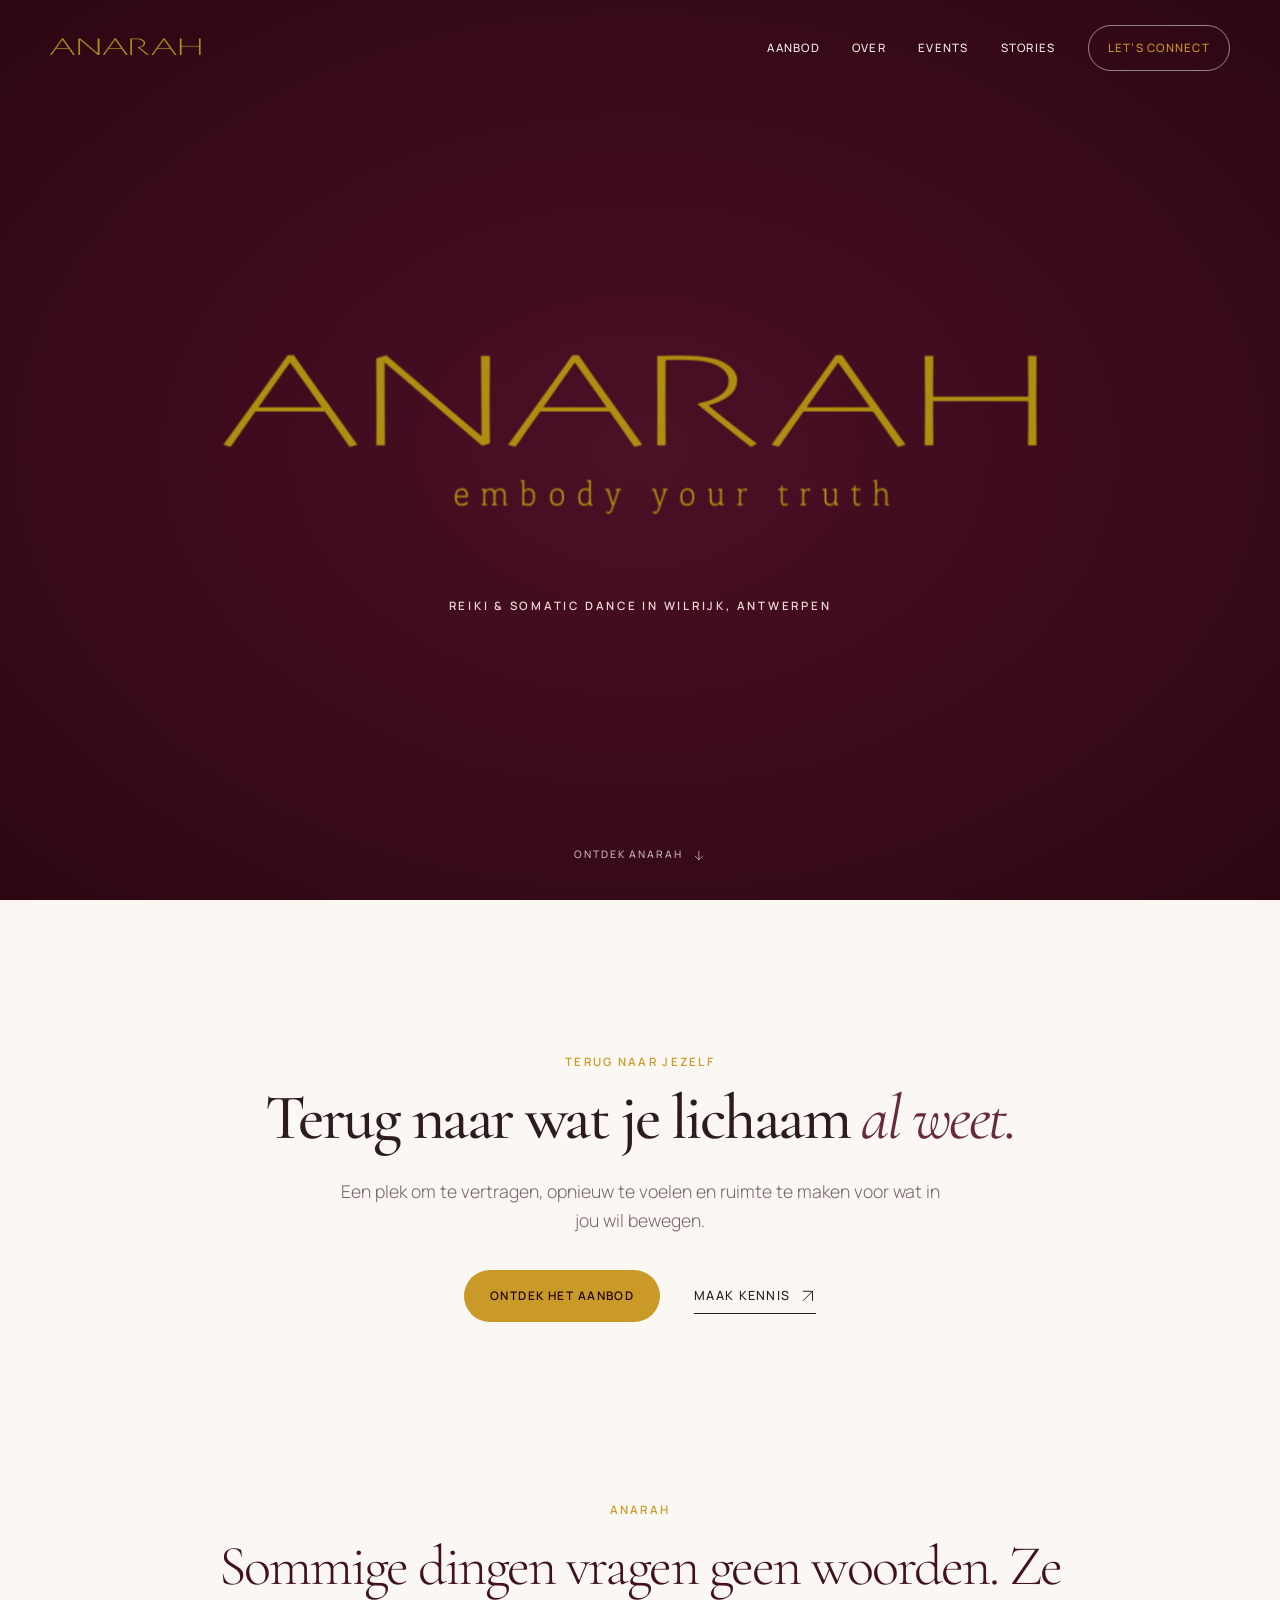
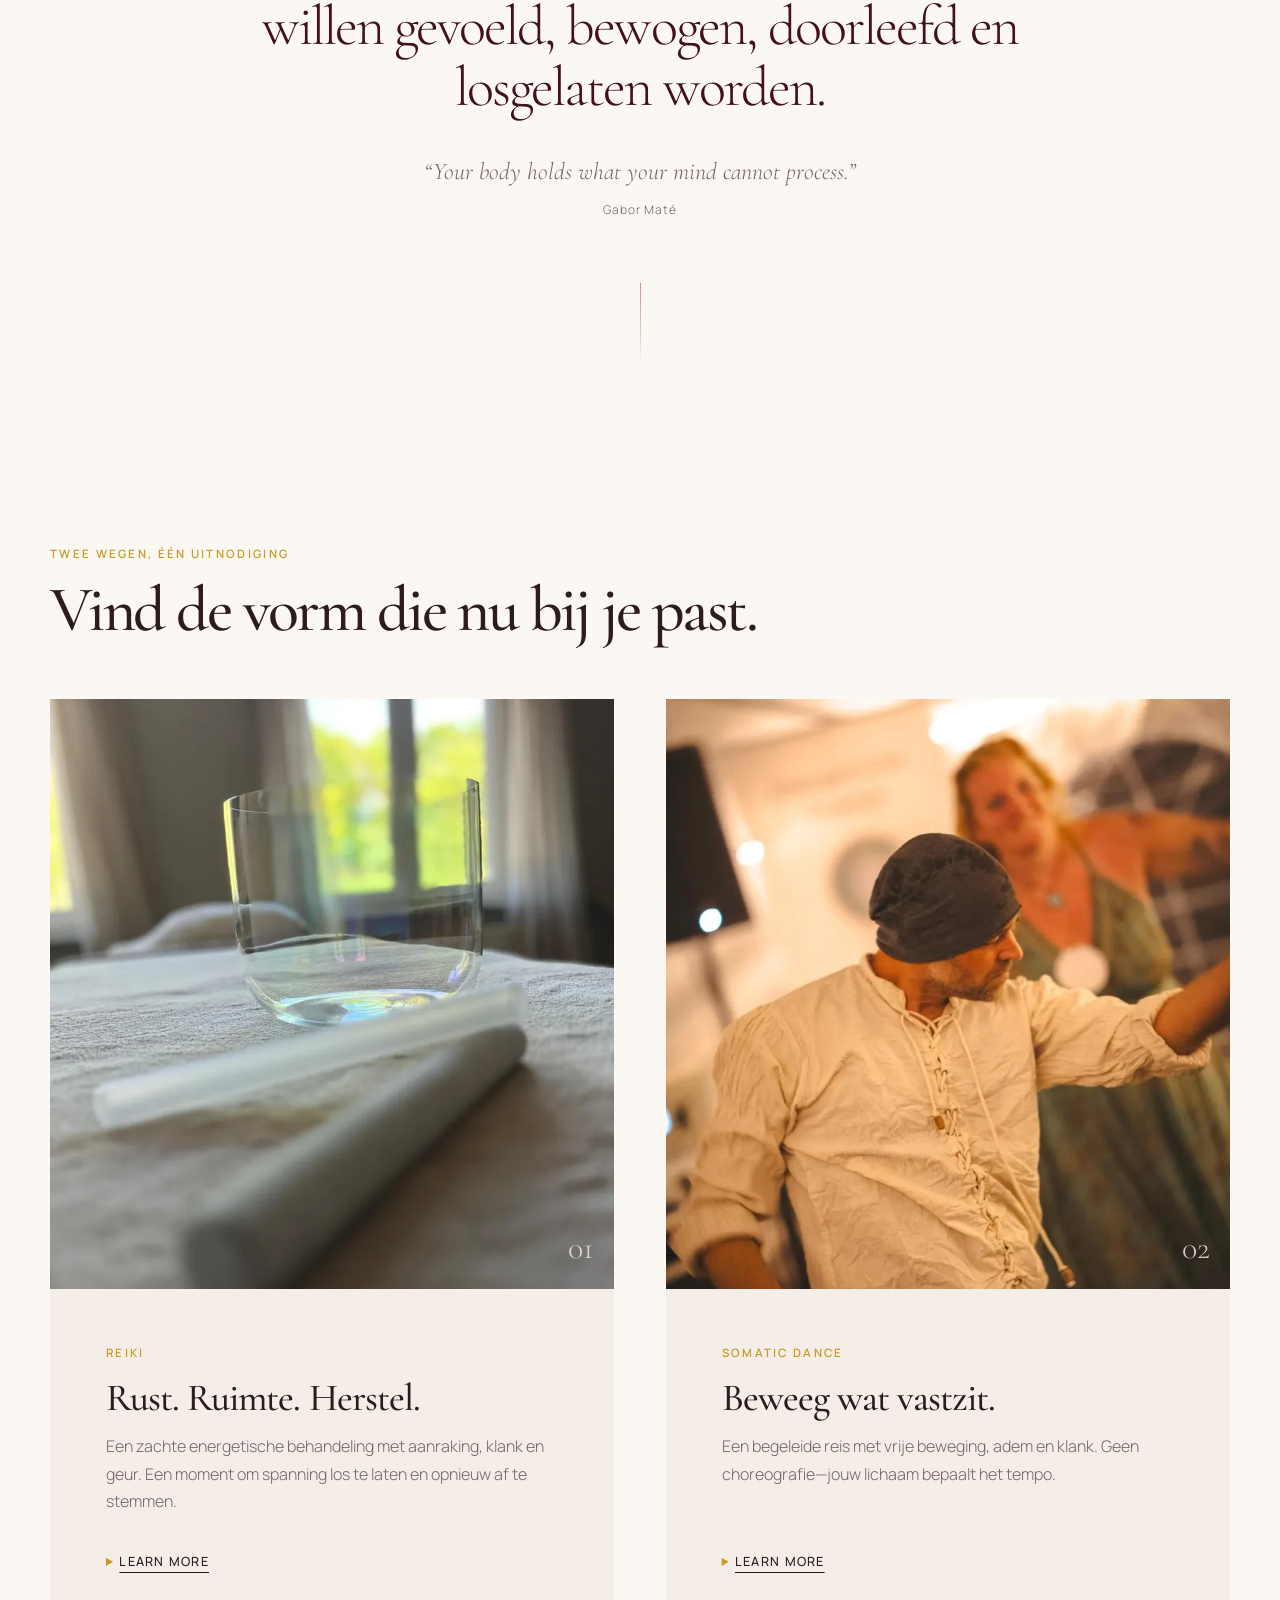
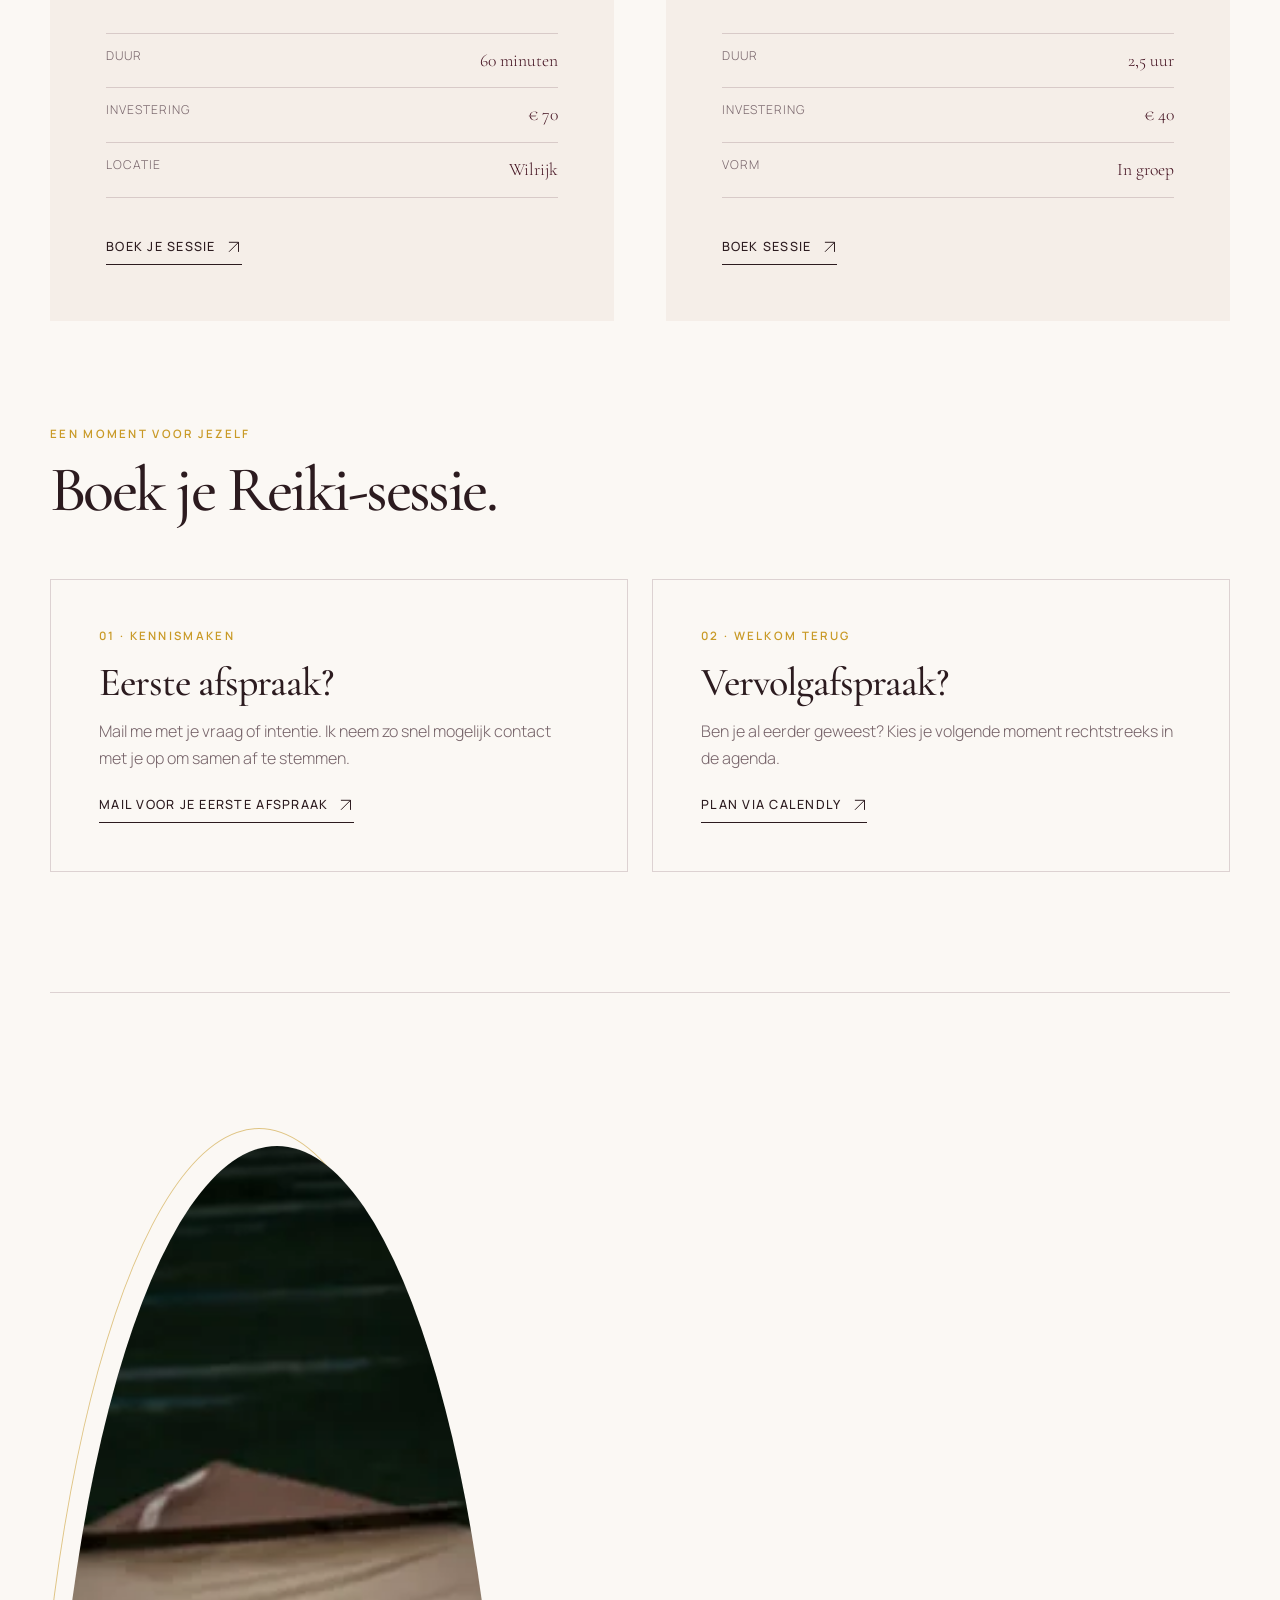
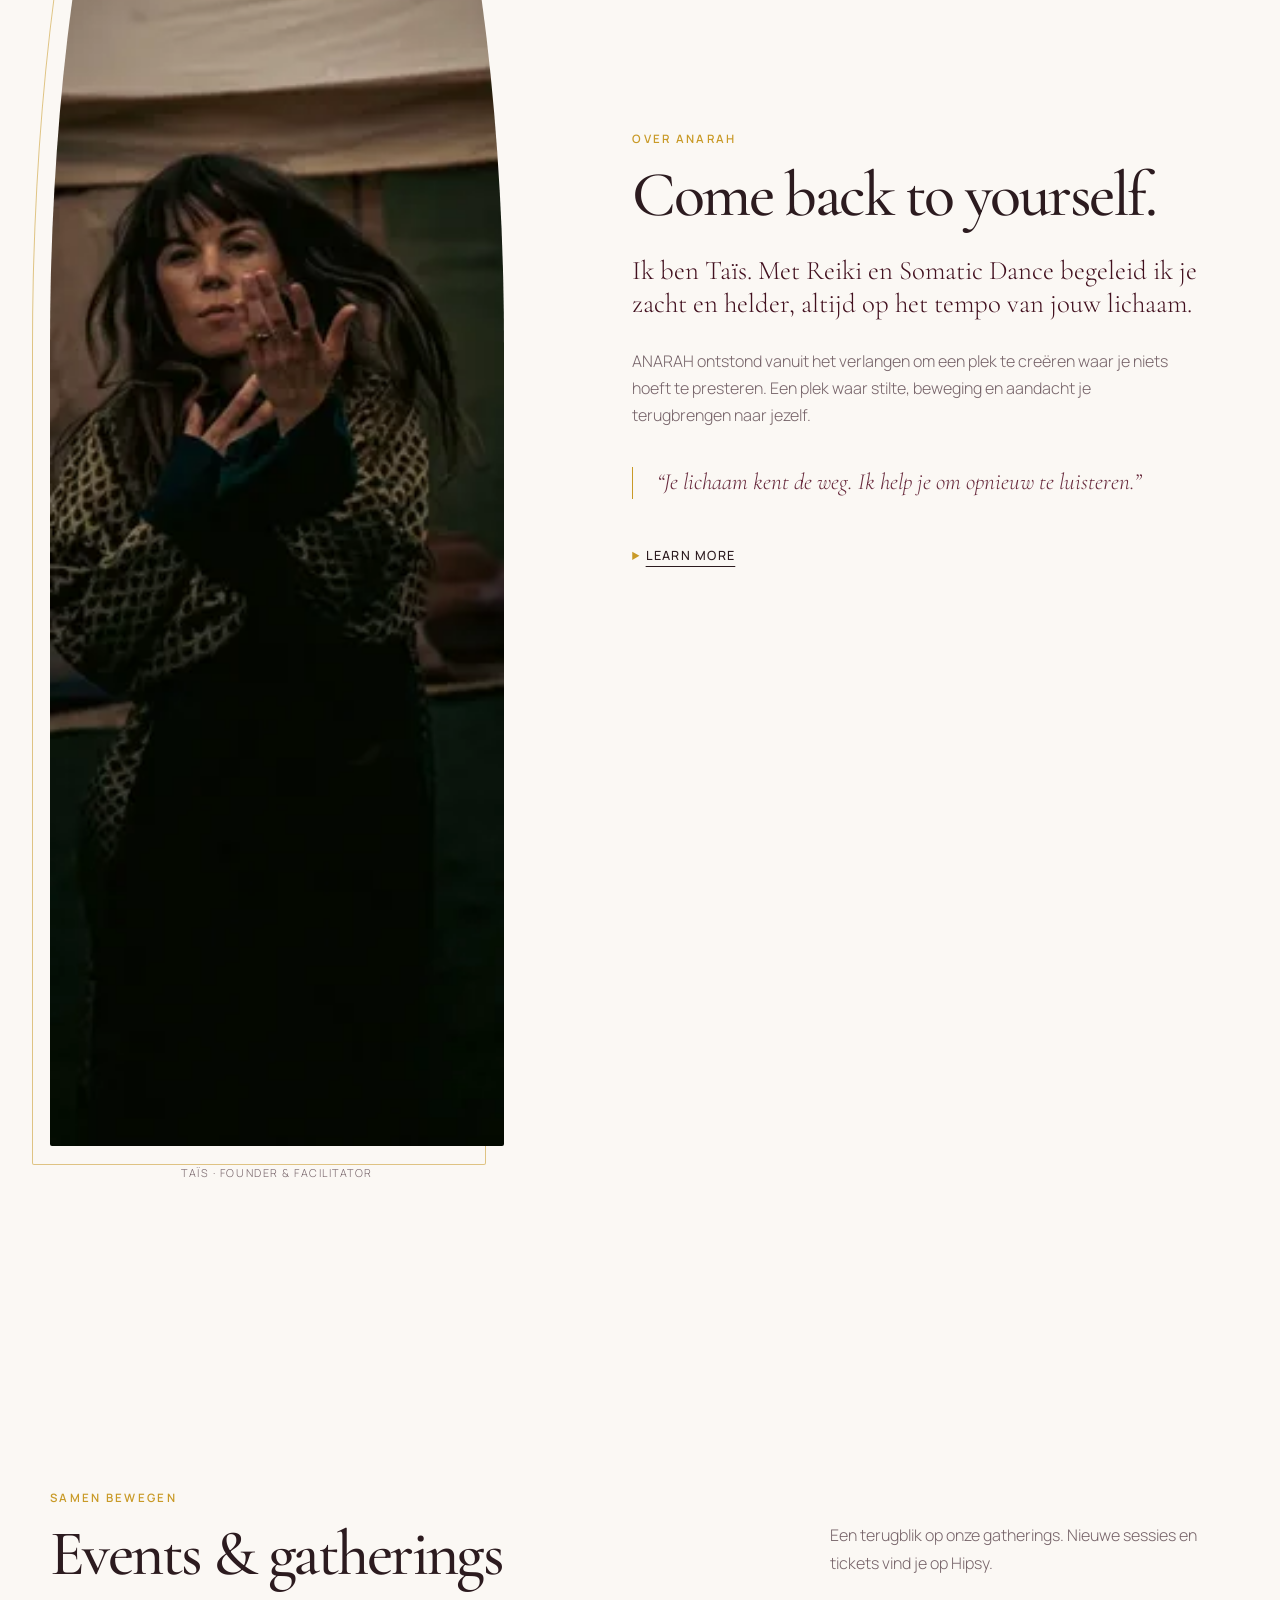
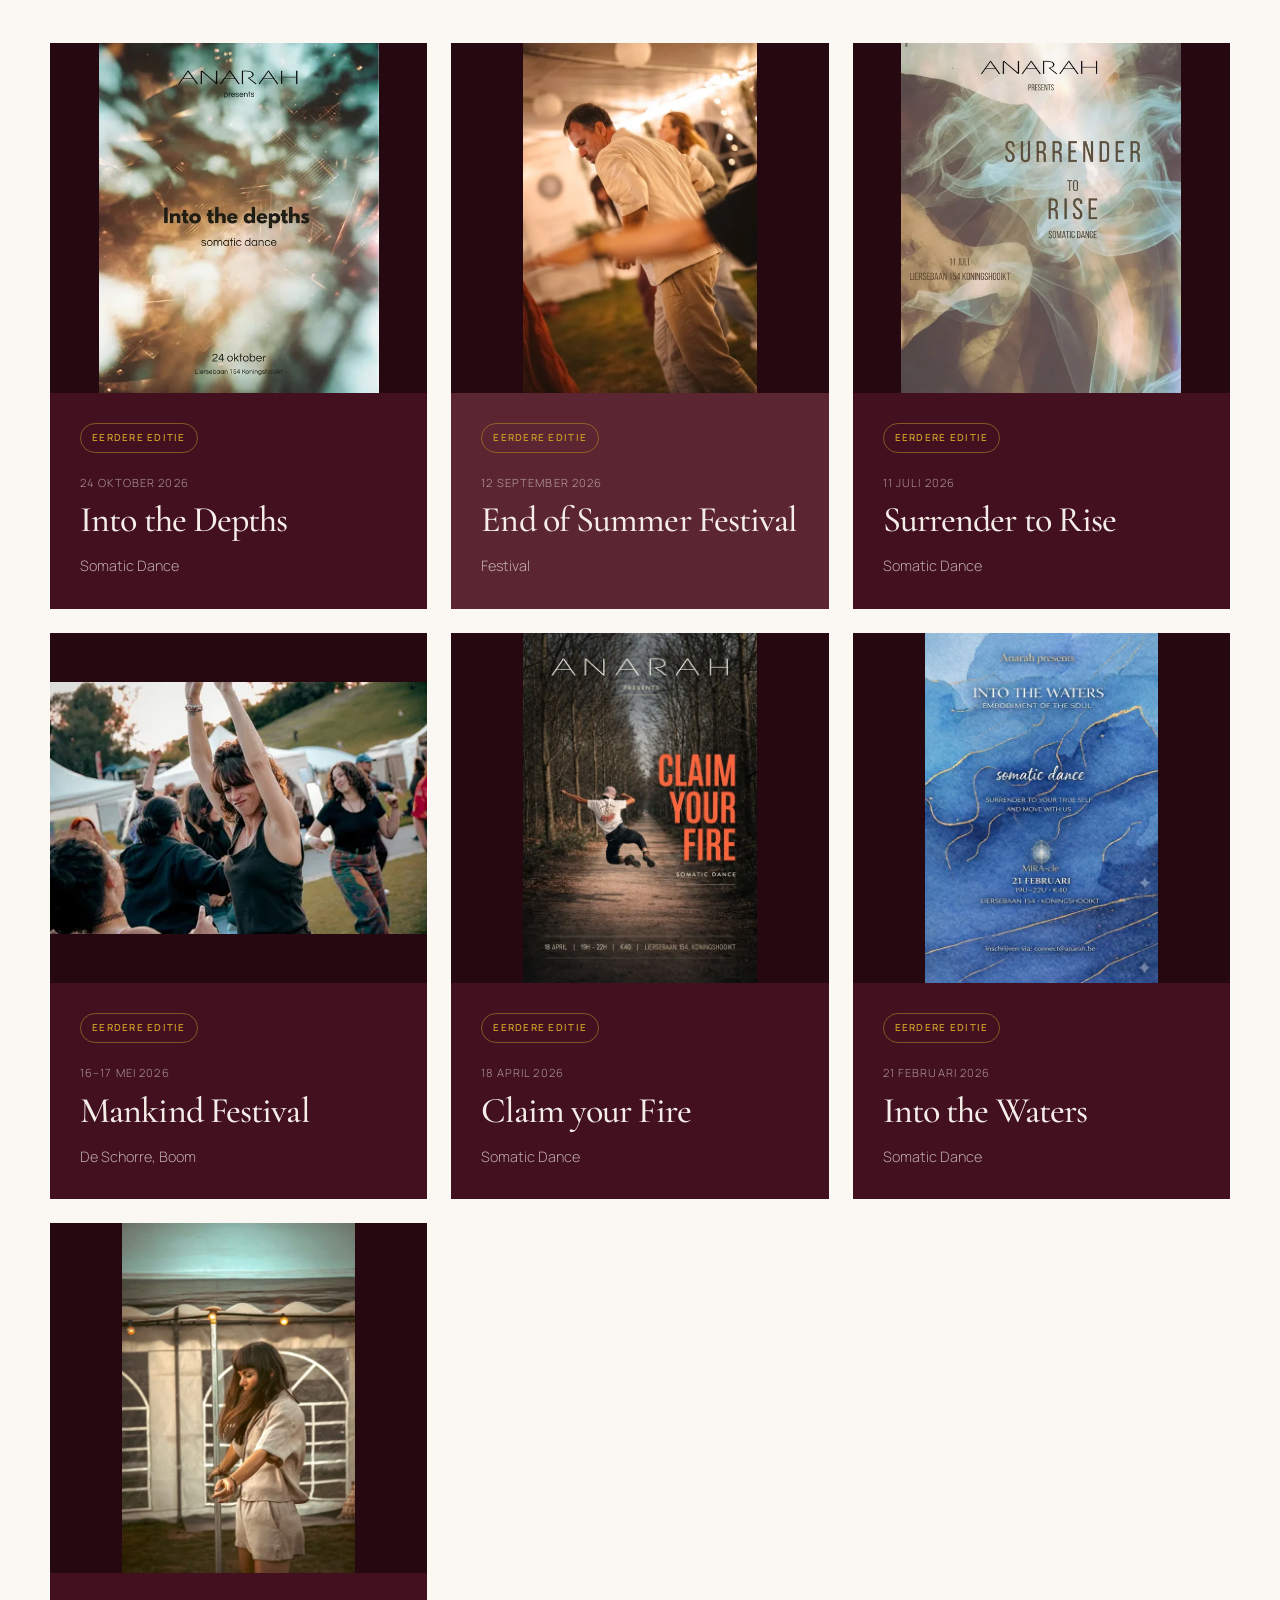
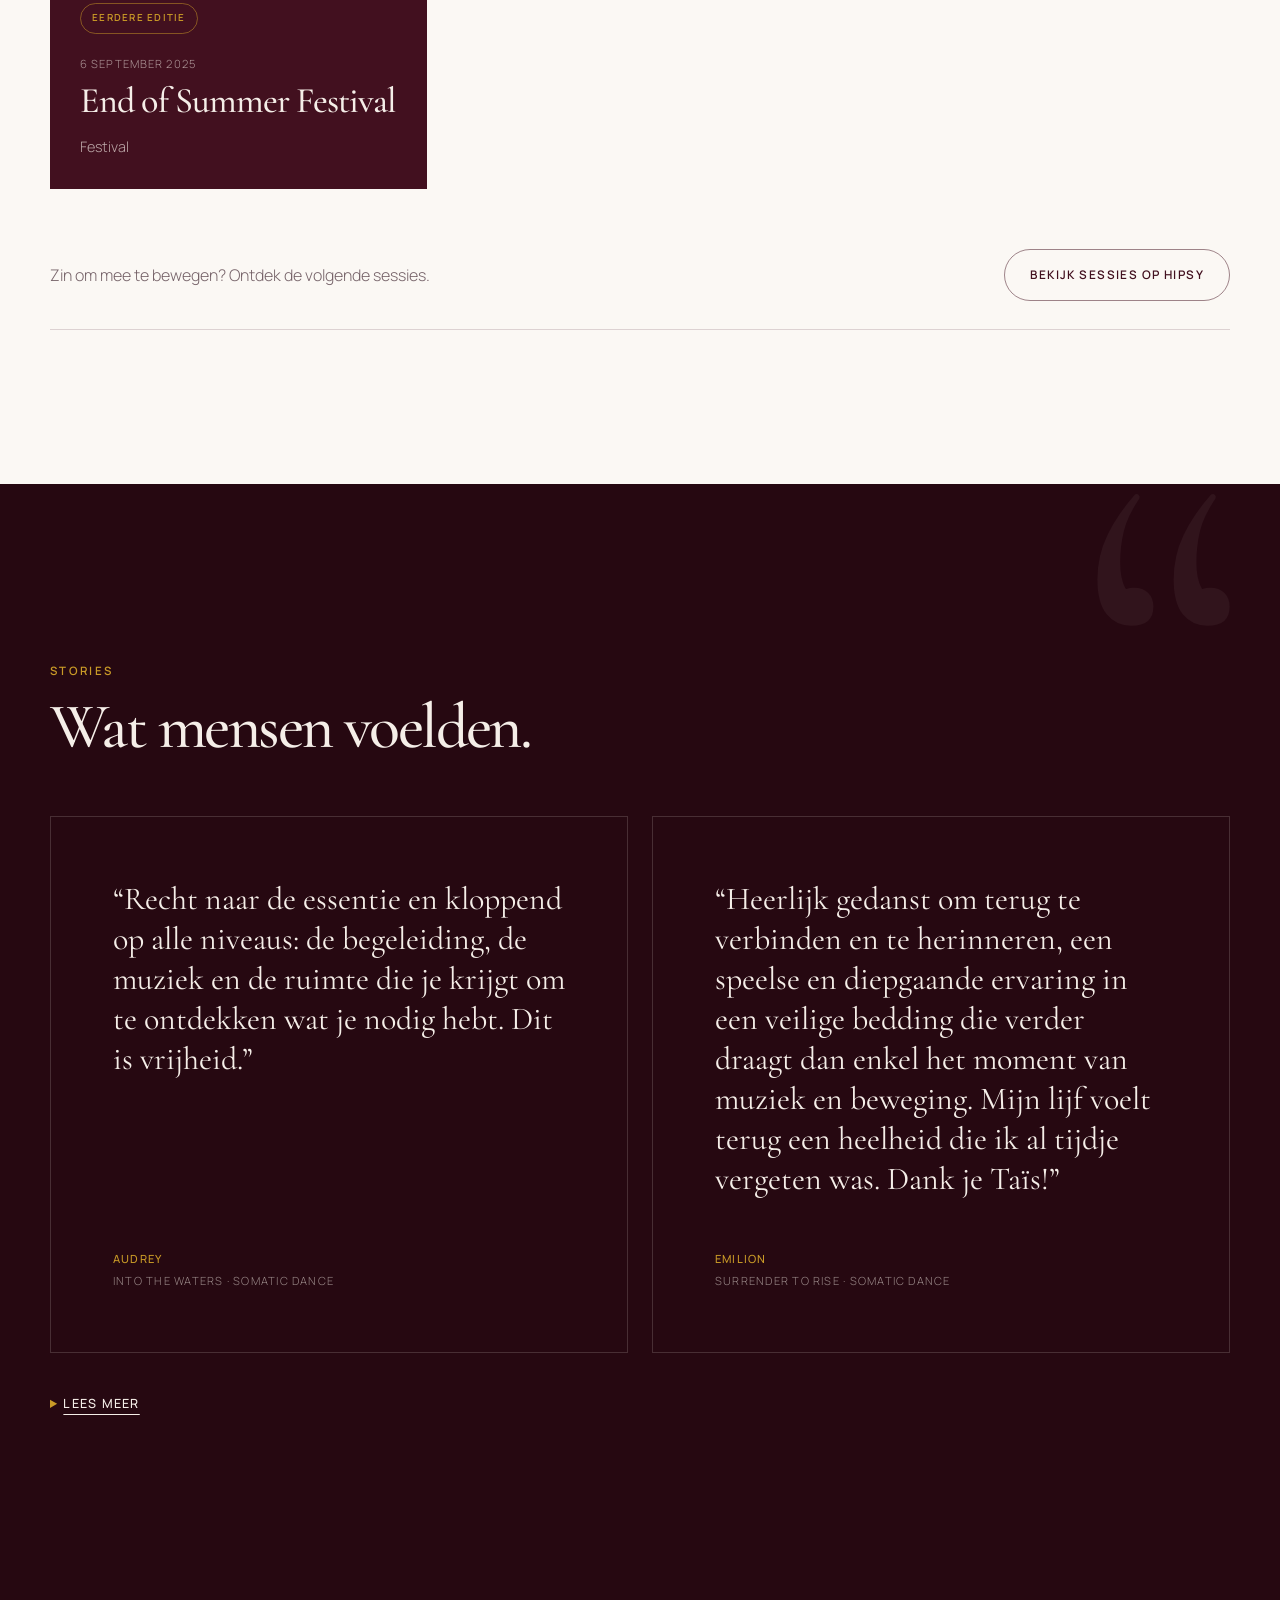
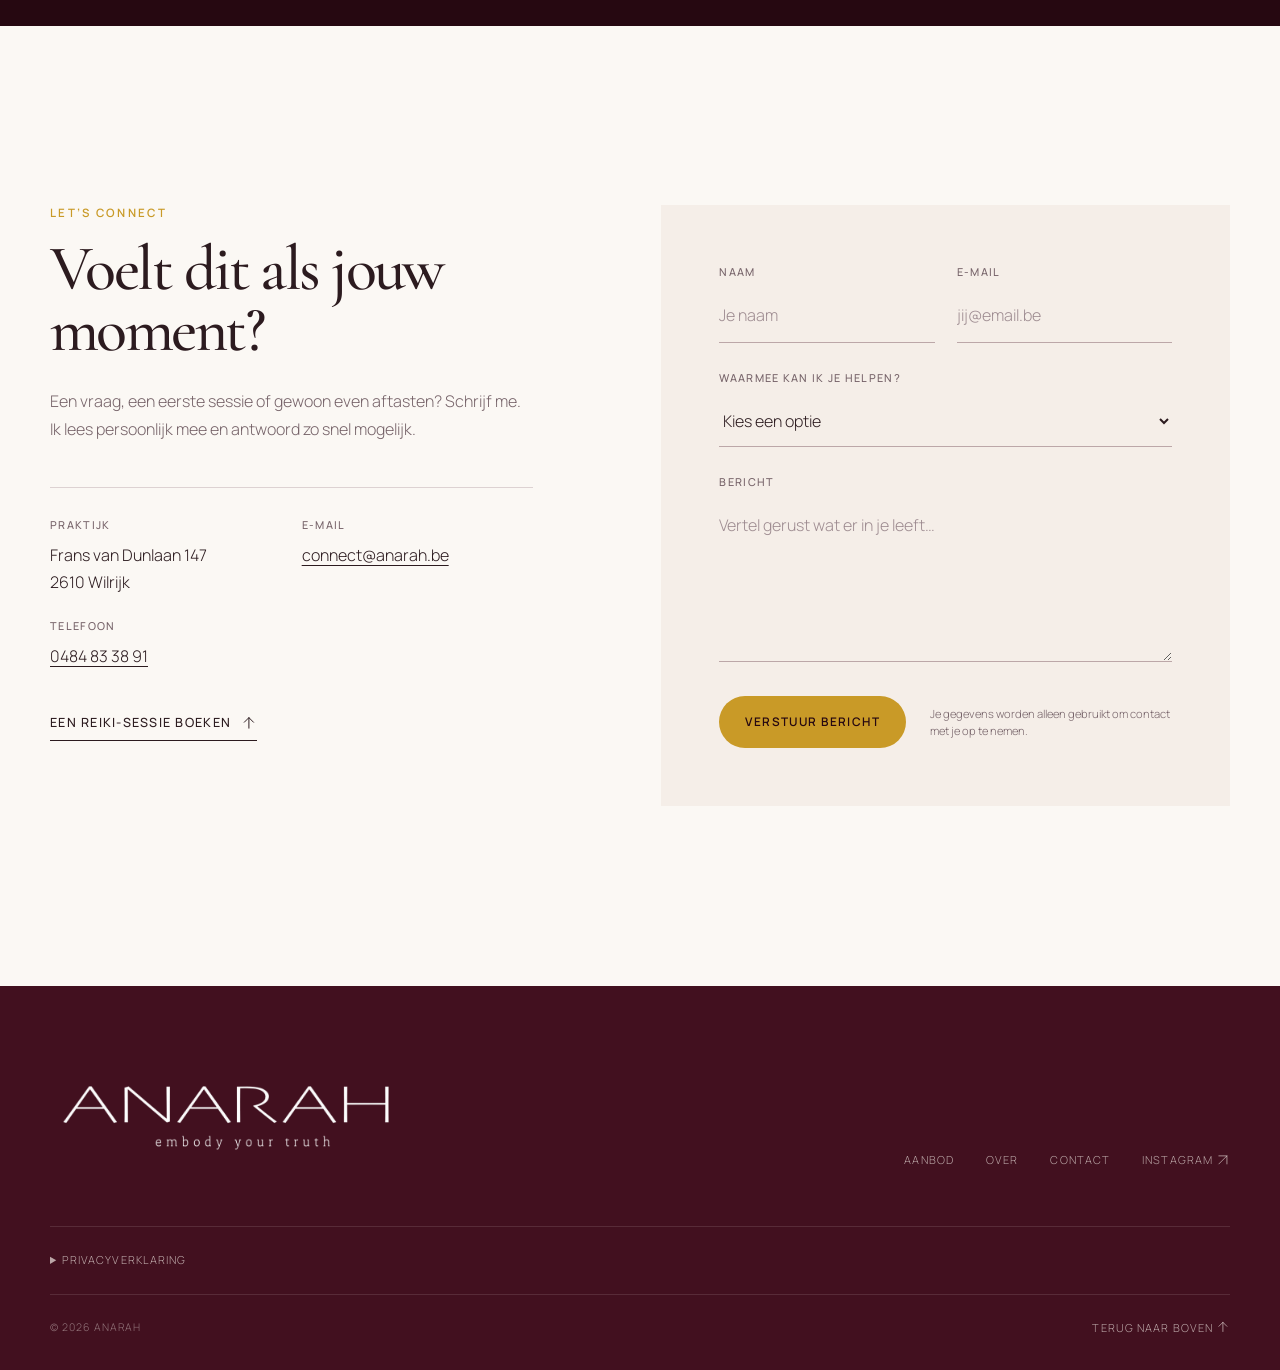
==== commit 874299bd: "Update Site source" ====
--- a/index.html
+++ b/index.html
@@ -26,7 +26,7 @@
     <link rel="preconnect" href="https://fonts.googleapis.com">
     <link rel="preconnect" href="https://fonts.gstatic.com" crossorigin>
     <link href="https://fonts.googleapis.com/css2?family=Cormorant+Garamond:ital,wght@0,400;0,500;0,600;1,400&amp;family=Manrope:wght@300;400;500;600&amp;display=swap" rel="stylesheet">
-    <link rel="stylesheet" href="css/style.css?v=20261031-seo">
+    <link rel="stylesheet" href="css/style.css?v=20261031-arrows">
     <script type="application/ld+json">
 {
   "@context": "https://schema.org",
@@ -146,7 +146,7 @@
             <div class="hero-copy">
                 <h1 id="hero-title"><span class="hero-logo"><img src="images/nobglogo.png" width="893" height="279" alt="ANARAH — Embody your truth" fetchpriority="high"></span><span class="eyebrow hero-subtitle">Reiki &amp; Somatic Dance in Wilrijk, Antwerpen</span></h1>
             </div>
-            <a class="scroll-cue" href="#welkom"><span>Ontdek ANARAH</span><span aria-hidden="true">↓</span></a>
+            <a class="scroll-cue" href="#welkom"><span>Ontdek ANARAH</span><svg class="arrow-icon arrow-icon--down" width="24" height="24" viewBox="0 0 24 24" fill="none" stroke="currentColor" stroke-width="1.5" stroke-linecap="round" stroke-linejoin="round" aria-hidden="true" focusable="false"><path d="M12 4v16M5 13l7 7 7-7"/></svg></a>
         </section>
 
         <section class="welcome section-shell" id="welkom" aria-labelledby="welcome-title">
@@ -156,7 +156,7 @@
                 <p class="welcome-intro">Een plek om te vertragen, opnieuw te voelen en ruimte te maken voor wat in jou wil bewegen.</p>
                 <div class="hero-actions">
                     <a href="#aanbod" class="button button-primary">Ontdek het aanbod</a>
-                    <a href="#contact" class="text-link">Maak kennis <span aria-hidden="true">↗</span></a>
+                    <a href="#contact" class="text-link">Maak kennis <svg class="arrow-icon arrow-icon--diagonal" width="24" height="24" viewBox="0 0 24 24" fill="none" stroke="currentColor" stroke-width="1.5" stroke-linecap="round" stroke-linejoin="round" aria-hidden="true" focusable="false"><path d="M5 19 19 5M5 5h14v14"/></svg></a>
                 </div>
             </div>
         </section>
@@ -196,7 +196,7 @@
                             <div><dt>Investering</dt><dd>€ 70</dd></div>
                             <div><dt>Locatie</dt><dd>Wilrijk</dd></div>
                         </dl>
-                        <a href="#boek-reiki" class="text-link">Boek je sessie <span aria-hidden="true">↗</span></a>
+                        <a href="#boek-reiki" class="text-link">Boek je sessie <svg class="arrow-icon arrow-icon--diagonal" width="24" height="24" viewBox="0 0 24 24" fill="none" stroke="currentColor" stroke-width="1.5" stroke-linecap="round" stroke-linejoin="round" aria-hidden="true" focusable="false"><path d="M5 19 19 5M5 5h14v14"/></svg></a>
                     </div>
                 </article>
 
@@ -222,7 +222,7 @@
                             <div><dt>Investering</dt><dd>€ 40</dd></div>
                             <div><dt>Vorm</dt><dd>In groep</dd></div>
                         </dl>
-                        <a href="https://hipsy.nl/anarah88" target="_blank" rel="noopener noreferrer" class="text-link">Boek sessie <span aria-hidden="true">↗</span></a>
+                        <a href="https://hipsy.nl/anarah88" target="_blank" rel="noopener noreferrer" class="text-link">Boek sessie <svg class="arrow-icon arrow-icon--diagonal" width="24" height="24" viewBox="0 0 24 24" fill="none" stroke="currentColor" stroke-width="1.5" stroke-linecap="round" stroke-linejoin="round" aria-hidden="true" focusable="false"><path d="M5 19 19 5M5 5h14v14"/></svg></a>
                     </div>
                 </article>
             </div>
@@ -238,13 +238,13 @@
                     <p class="eyebrow">01 · Kennismaken</p>
                     <h3>Eerste afspraak?</h3>
                     <p>Mail me met je vraag of intentie. Ik neem zo snel mogelijk contact met je op om samen af te stemmen.</p>
-                    <a class="text-link" href="mailto:connect@anarah.be?subject=Eerste%20Reiki-afspraak">Mail voor je eerste afspraak <span aria-hidden="true">↗</span></a>
+                    <a class="text-link" href="mailto:connect@anarah.be?subject=Eerste%20Reiki-afspraak">Mail voor je eerste afspraak <svg class="arrow-icon arrow-icon--diagonal" width="24" height="24" viewBox="0 0 24 24" fill="none" stroke="currentColor" stroke-width="1.5" stroke-linecap="round" stroke-linejoin="round" aria-hidden="true" focusable="false"><path d="M5 19 19 5M5 5h14v14"/></svg></a>
                 </article>
                 <article class="booking-card reveal">
                     <p class="eyebrow">02 · Welkom terug</p>
                     <h3>Vervolgafspraak?</h3>
                     <p>Ben je al eerder geweest? Kies je volgende moment rechtstreeks in de agenda.</p>
-                    <a class="text-link" href="https://calendly.com/tais-meeus/30min" target="_blank" rel="noopener noreferrer">Plan via Calendly <span aria-hidden="true">↗</span></a>
+                    <a class="text-link" href="https://calendly.com/tais-meeus/30min" target="_blank" rel="noopener noreferrer">Plan via Calendly <svg class="arrow-icon arrow-icon--diagonal" width="24" height="24" viewBox="0 0 24 24" fill="none" stroke="currentColor" stroke-width="1.5" stroke-linecap="round" stroke-linejoin="round" aria-hidden="true" focusable="false"><path d="M5 19 19 5M5 5h14v14"/></svg></a>
                 </article>
             </div>
         </section>
@@ -423,7 +423,7 @@
                     </div>
                 </div>
 
-                <a href="#boek-reiki" class="text-link">Een Reiki-sessie boeken <span aria-hidden="true">↑</span></a>
+                <a href="#boek-reiki" class="text-link">Een Reiki-sessie boeken <svg class="arrow-icon arrow-icon--up" width="24" height="24" viewBox="0 0 24 24" fill="none" stroke="currentColor" stroke-width="1.5" stroke-linecap="round" stroke-linejoin="round" aria-hidden="true" focusable="false"><path d="M12 20V4M5 11l7-7 7 7"/></svg></a>
             </div>
 
             <form class="contact-form reveal" id="contactForm" action="https://api.web3forms.com/submit" method="POST">
@@ -474,7 +474,7 @@
                 <a href="#aanbod">Aanbod</a>
                 <a href="#over">Over</a>
                 <a href="#contact">Contact</a>
-                <a href="https://www.instagram.com/anarah_88" target="_blank" rel="noopener noreferrer">Instagram ↗</a>
+                <a href="https://www.instagram.com/anarah_88" target="_blank" rel="noopener noreferrer">Instagram <svg class="arrow-icon arrow-icon--diagonal" width="24" height="24" viewBox="0 0 24 24" fill="none" stroke="currentColor" stroke-width="1.5" stroke-linecap="round" stroke-linejoin="round" aria-hidden="true" focusable="false"><path d="M5 19 19 5M5 5h14v14"/></svg></a>
             </div>
         </div>
 
@@ -490,7 +490,7 @@
 
         <div class="footer-bottom section-shell">
             <span>© 2026 ANARAH</span>
-            <a href="#top">Terug naar boven ↑</a>
+            <a href="#top">Terug naar boven <svg class="arrow-icon arrow-icon--up" width="24" height="24" viewBox="0 0 24 24" fill="none" stroke="currentColor" stroke-width="1.5" stroke-linecap="round" stroke-linejoin="round" aria-hidden="true" focusable="false"><path d="M12 20V4M5 11l7-7 7 7"/></svg></a>
         </div>
     </footer>
 
--- a/css/style.css
+++ b/css/style.css
@@ -249,9 +249,18 @@
     text-transform: uppercase;
 }
 
-.text-link span { transition: transform 0.2s ease; }
-.text-link:hover span,
-.text-link:focus-visible span { transform: translate(3px, -3px); }
+.arrow-icon {
+    display: inline-block;
+    width: 1.25em;
+    height: 1.25em;
+    flex-shrink: 0;
+    vertical-align: -0.2em;
+}
+.text-link .arrow-icon { transition: transform 0.2s ease; }
+.text-link:hover .arrow-icon--diagonal,
+.text-link:focus-visible .arrow-icon--diagonal { transform: translate(3px, -3px); }
+.text-link:hover .arrow-icon--up,
+.text-link:focus-visible .arrow-icon--up { transform: translateY(-3px); }
 
 .scroll-cue {
     position: absolute;
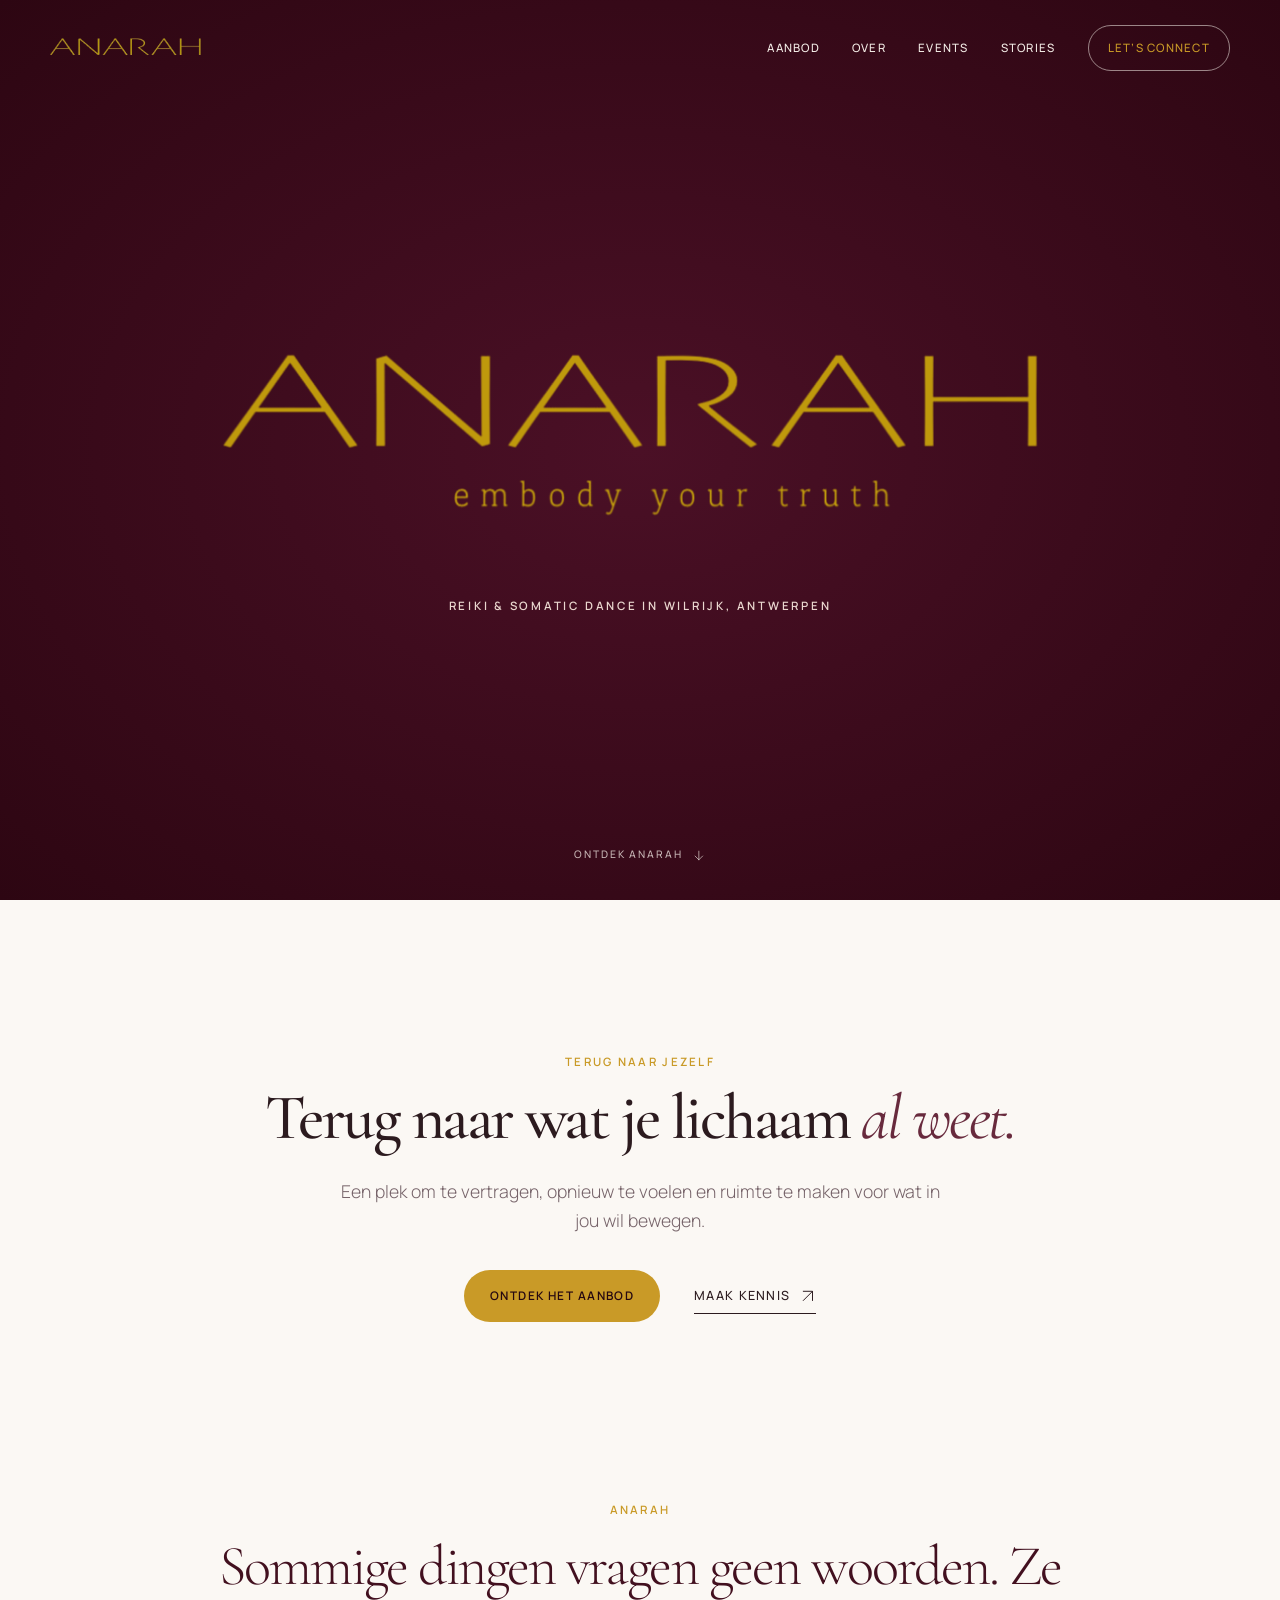
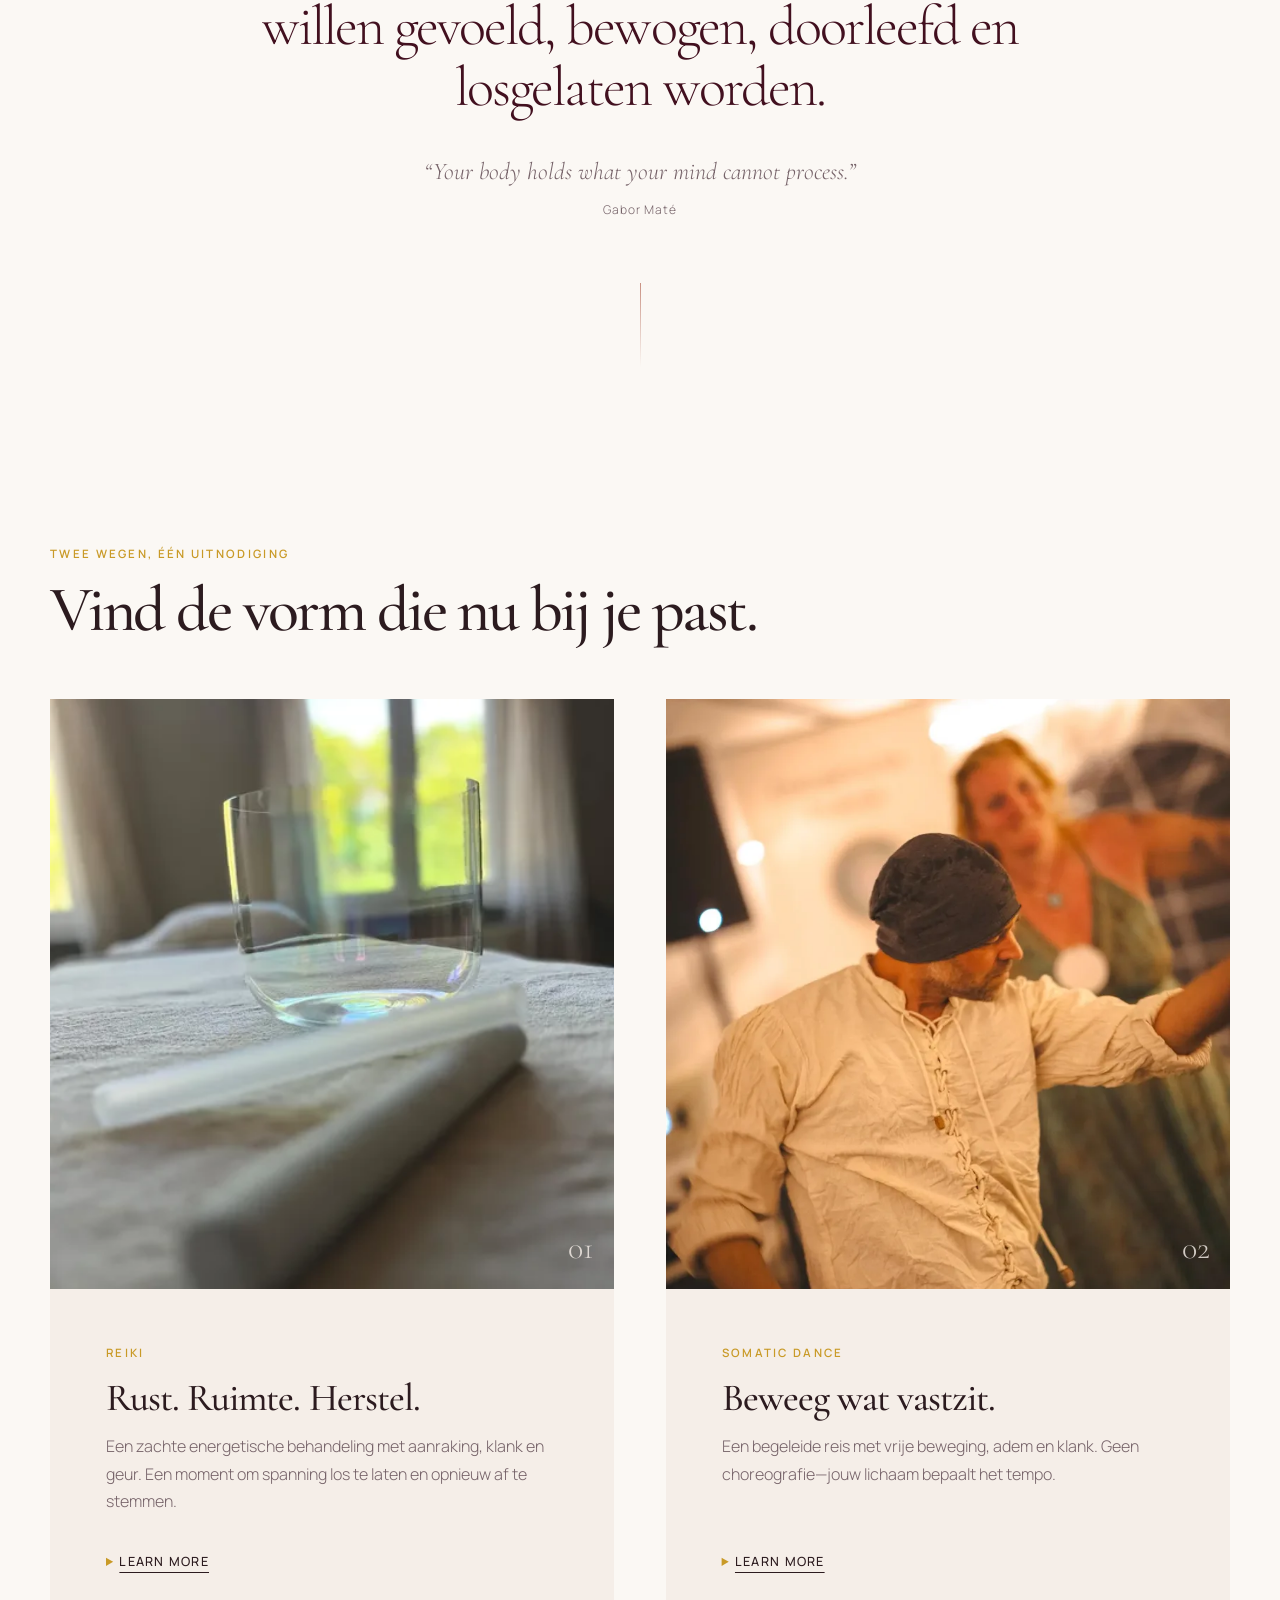
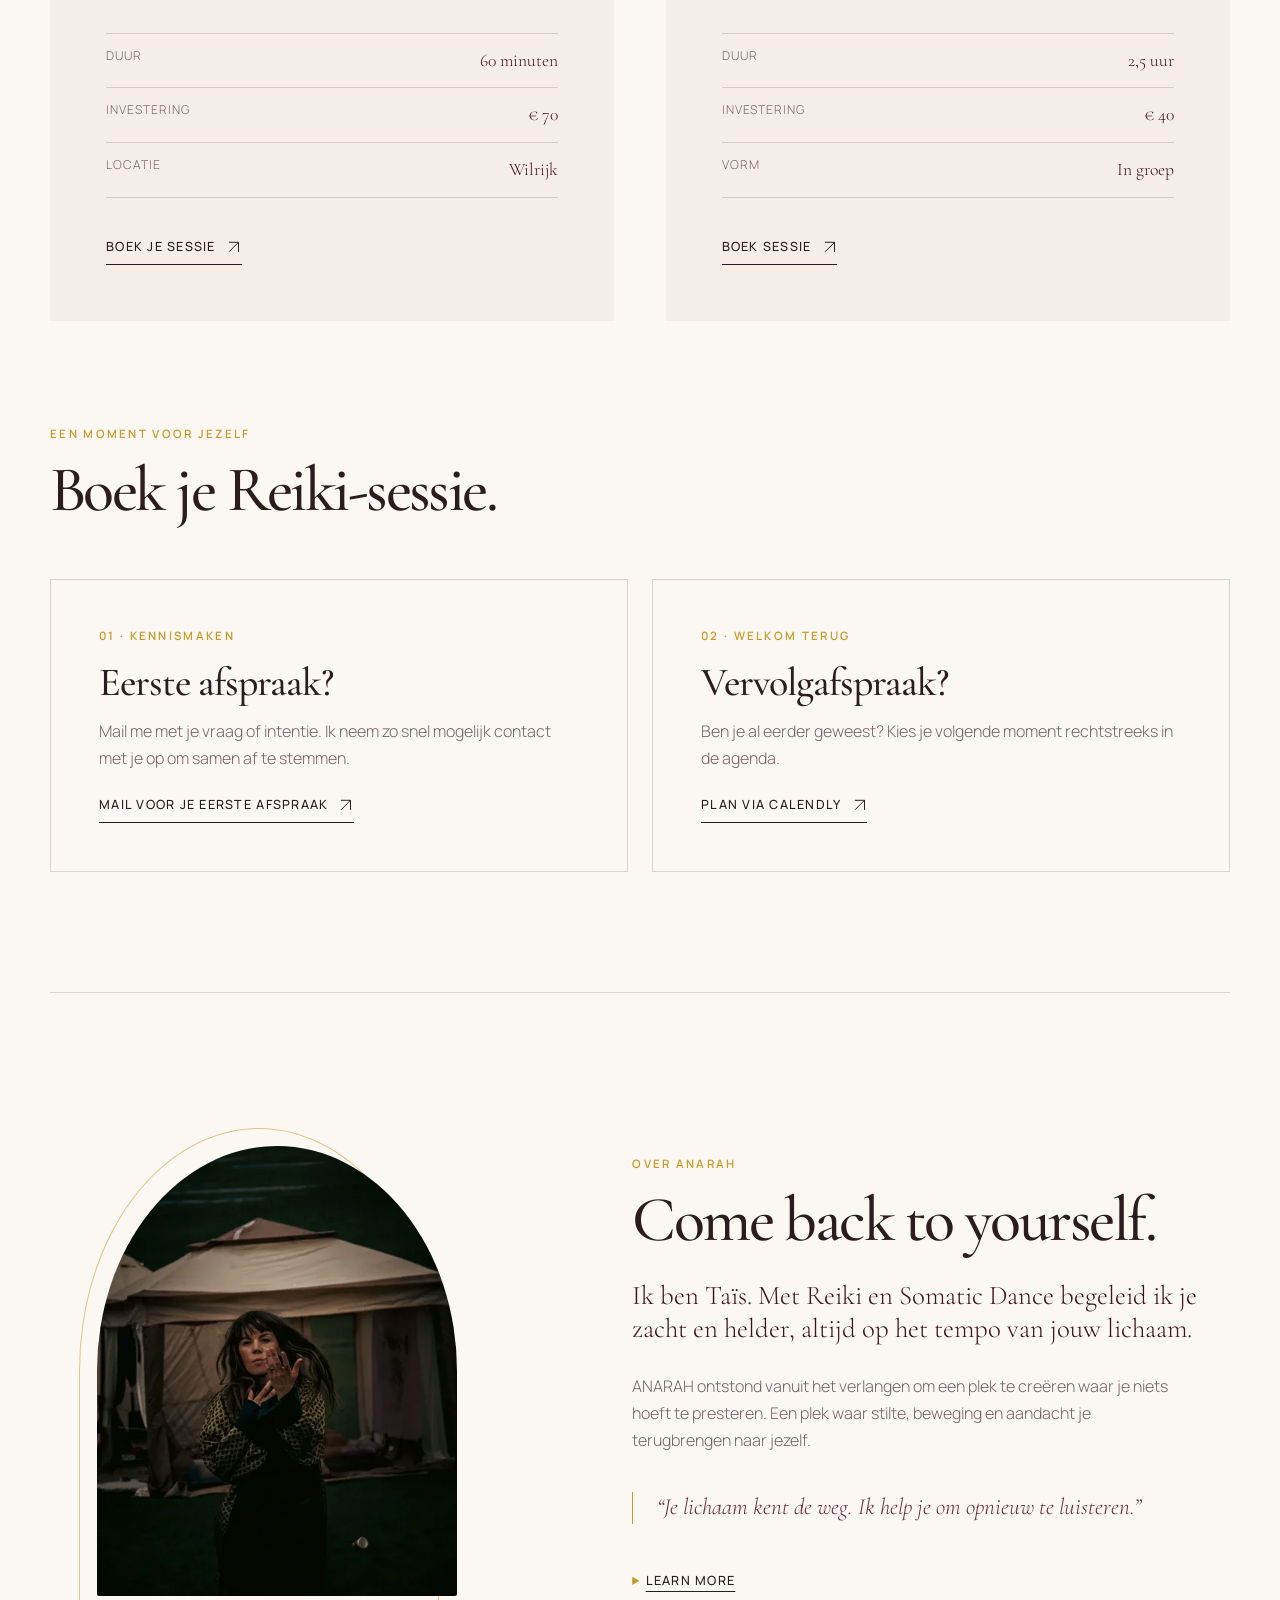
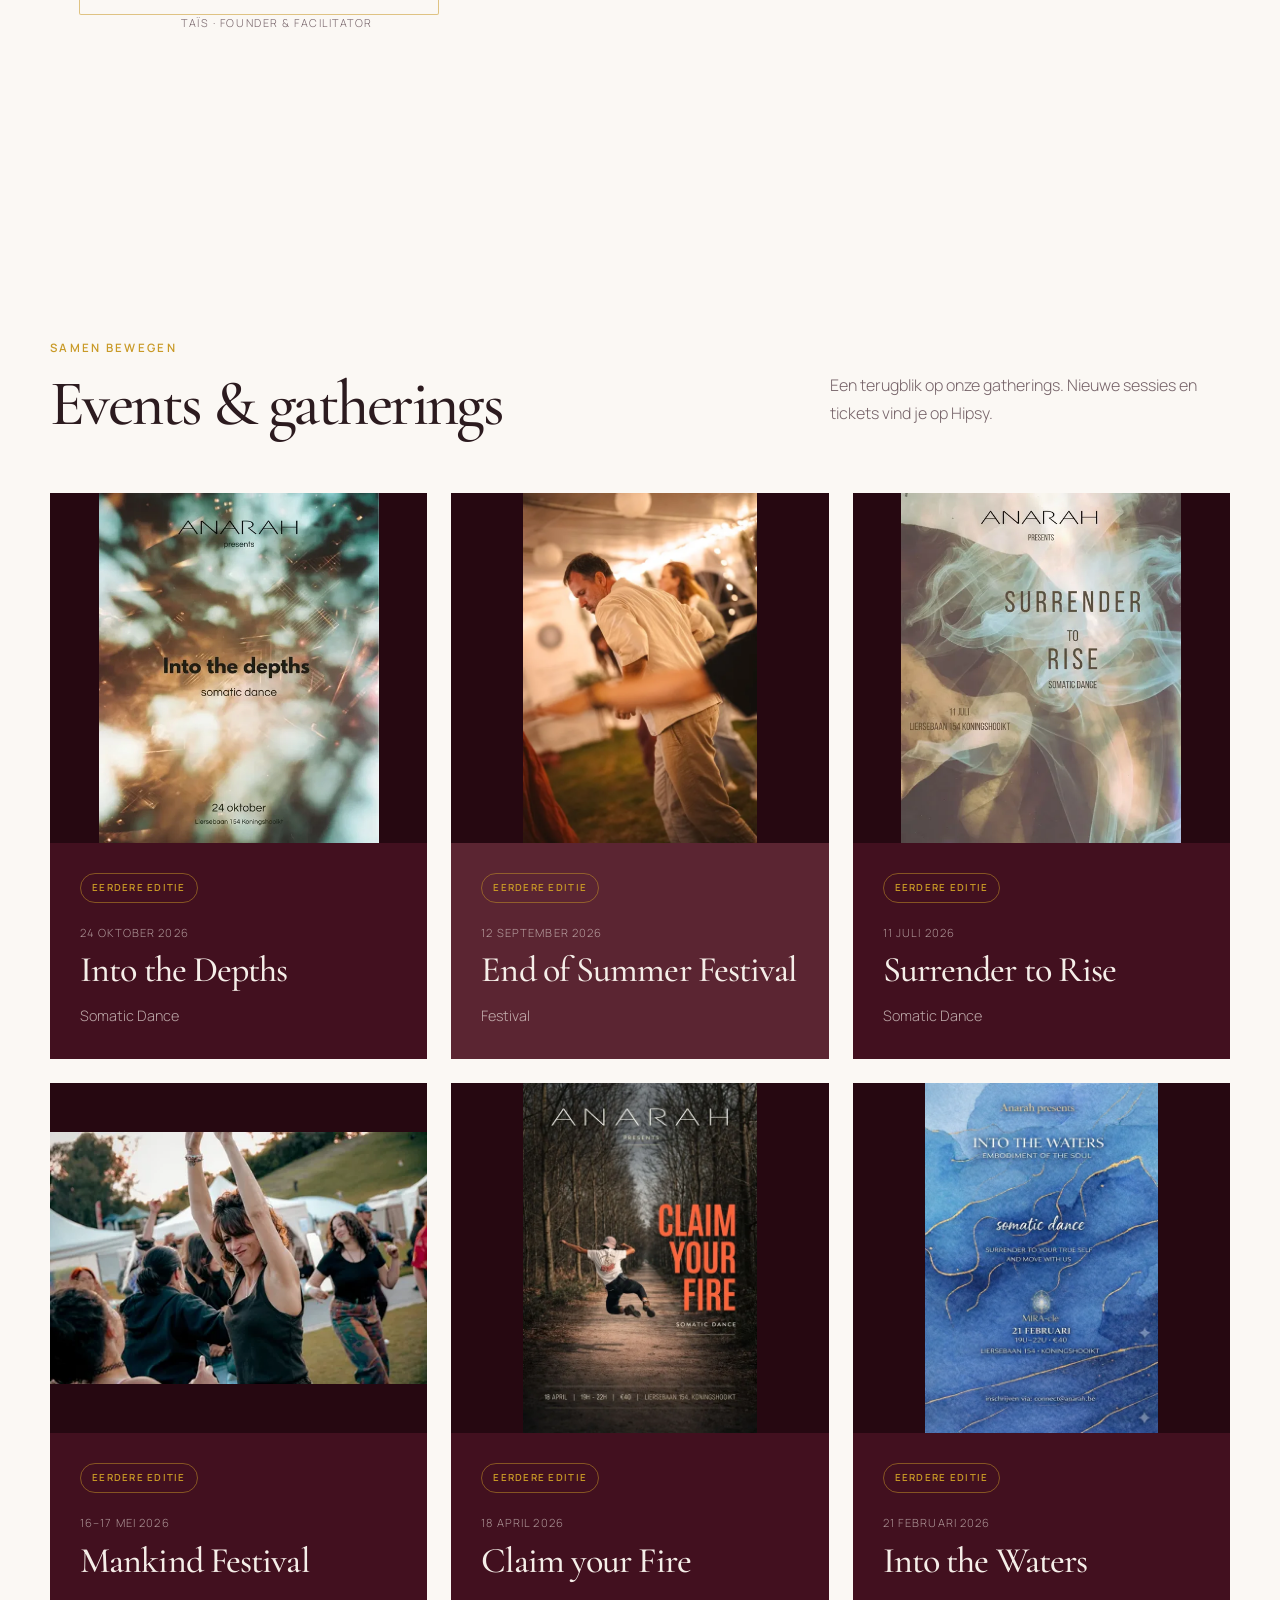
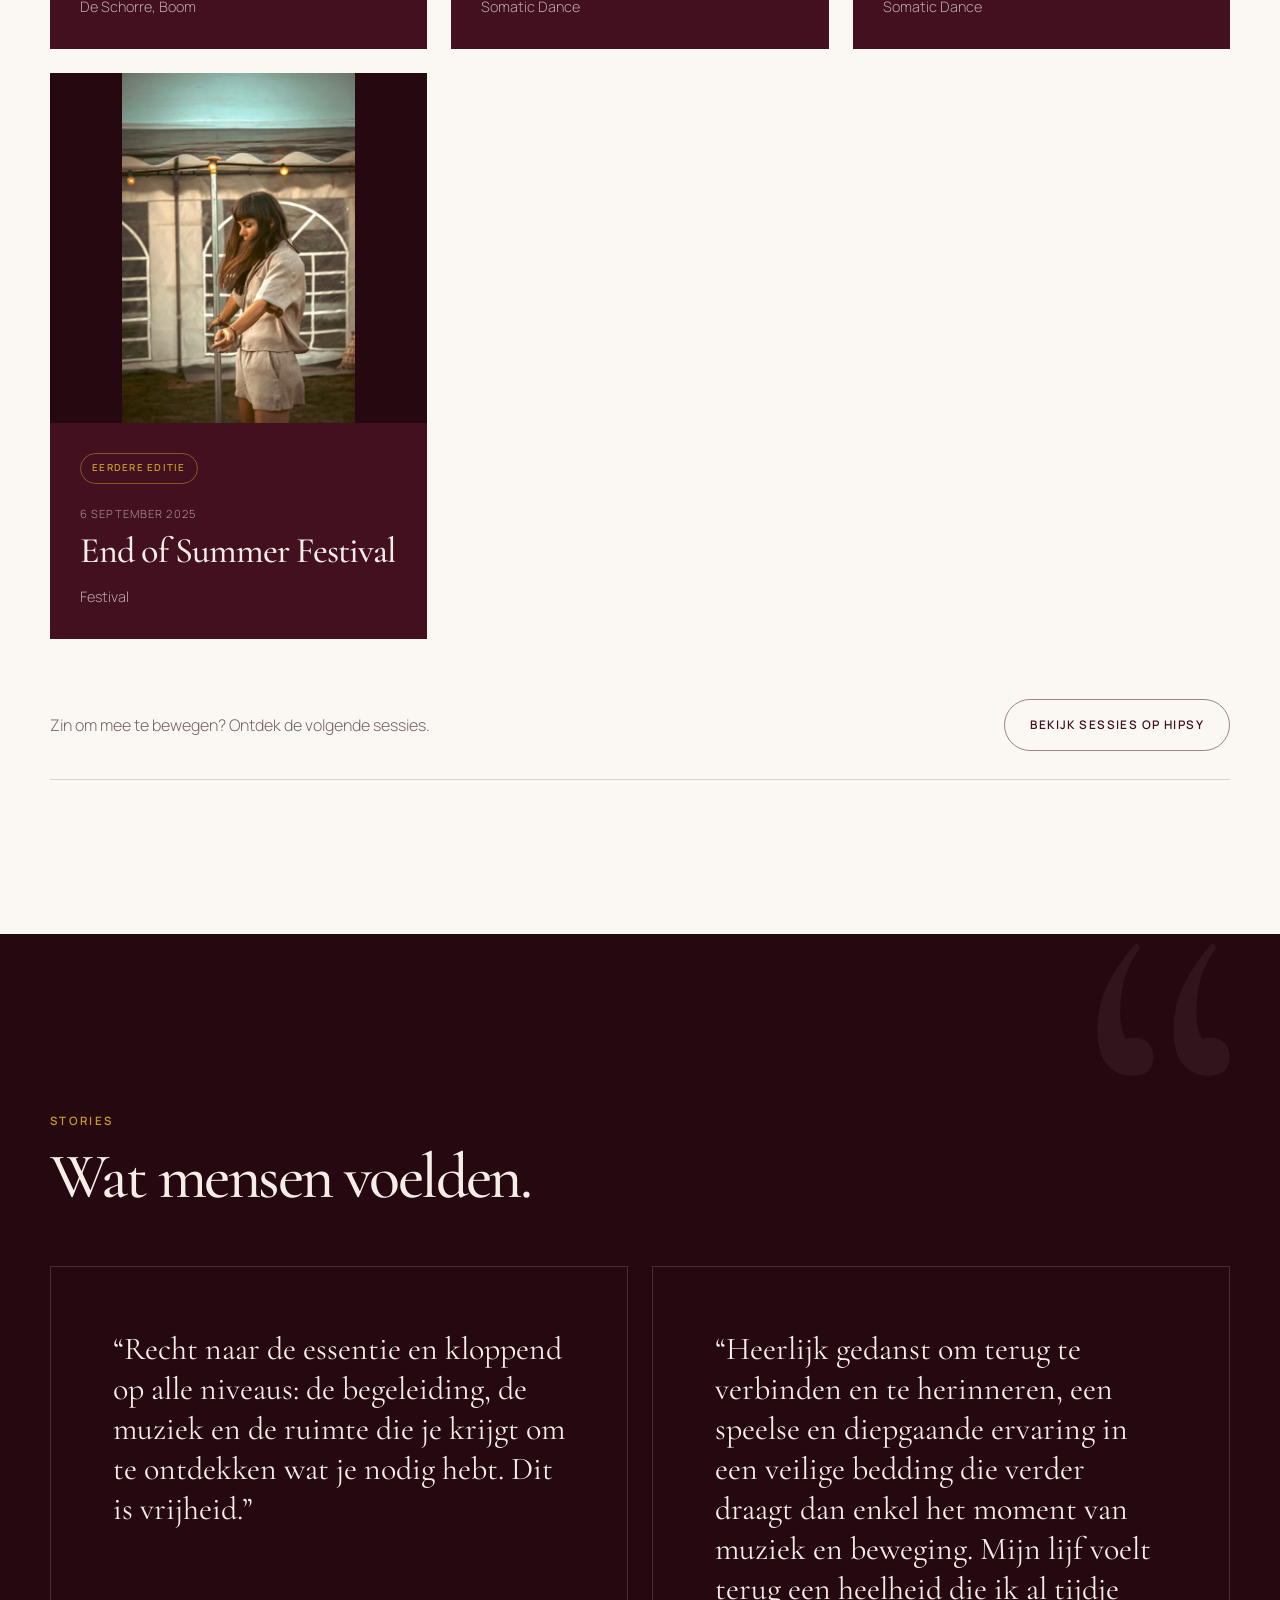
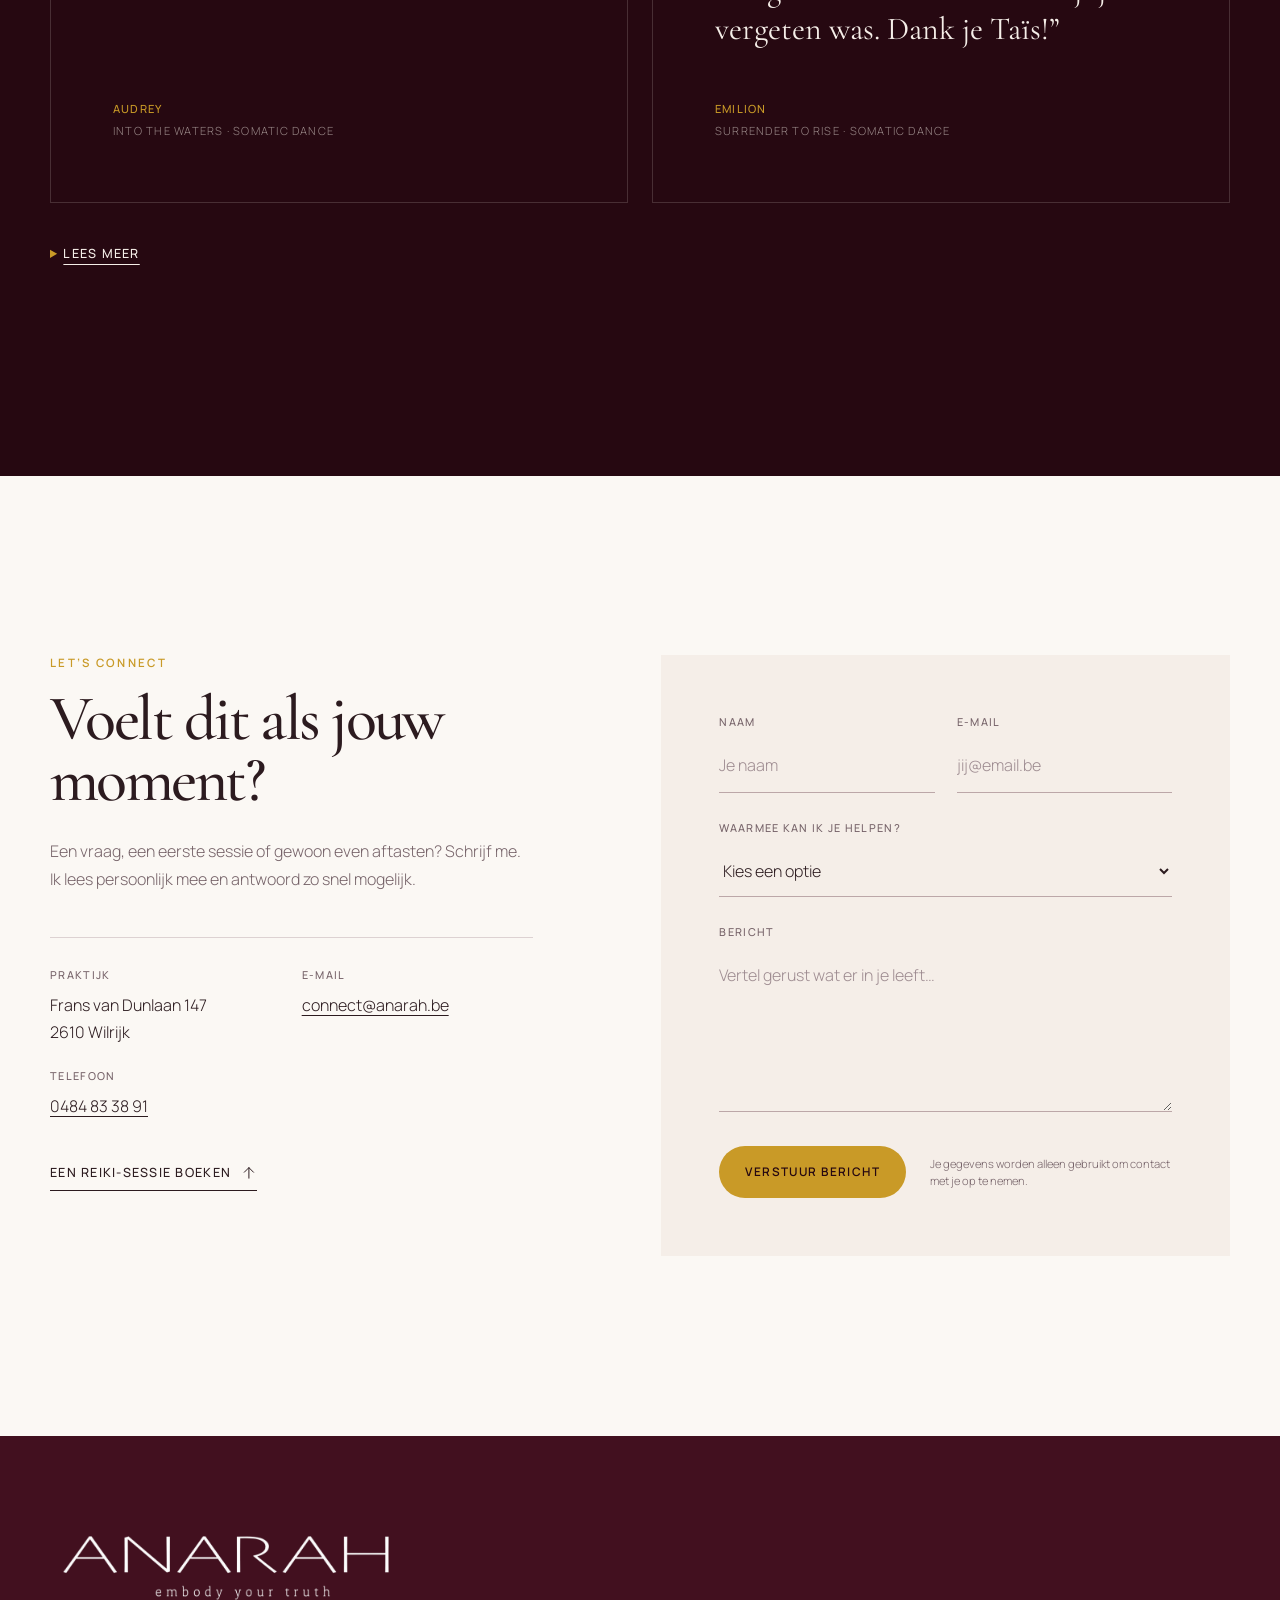
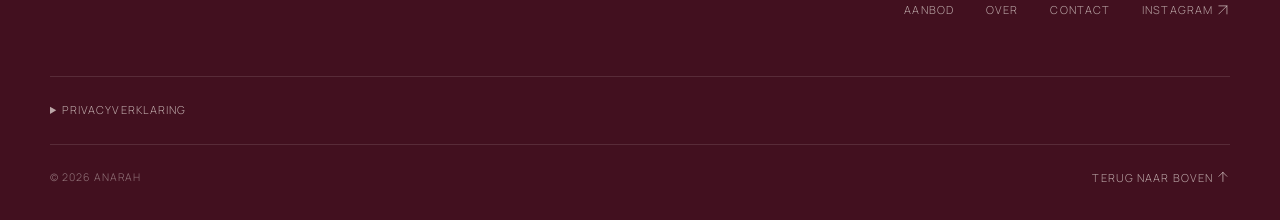
==== commit dee13dfe: "over anarah image resize" ====
--- a/index.html
+++ b/index.html
@@ -26,7 +26,7 @@
     <link rel="preconnect" href="https://fonts.googleapis.com">
     <link rel="preconnect" href="https://fonts.gstatic.com" crossorigin>
     <link href="https://fonts.googleapis.com/css2?family=Cormorant+Garamond:ital,wght@0,400;0,500;0,600;1,400&amp;family=Manrope:wght@300;400;500;600&amp;display=swap" rel="stylesheet">
-    <link rel="stylesheet" href="css/style.css?v=20261031-arrows">
+    <link rel="stylesheet" href="css/style.css?v=20261113-hero">
     <script type="application/ld+json">
 {
   "@context": "https://schema.org",
--- a/css/style.css
+++ b/css/style.css
@@ -191,14 +191,13 @@
 }
 .hero-copy { width: min(82vw, 900px); text-align: center; }
 .hero h1 { margin: 0 0 32px; line-height: 1; }
-/* Use the full-resolution original as an alpha mask to retain the gold branding. */
-.hero-logo {
-    display: block;
-    background: #ad8f11;
-    -webkit-mask: url('../images/nobglogo.png') center / contain no-repeat;
-    mask: url('../images/nobglogo.png') center / contain no-repeat;
-}
-.hero h1 img { width: 100%; height: auto; opacity: 0; }
+/* Render the image directly: external CSS masks are blocked on file:// previews. */
+.hero-logo { display: block; }
+.hero h1 img {
+    width: 100%;
+    height: auto;
+    filter: brightness(0) saturate(100%) invert(54%) sepia(84%) saturate(461%) hue-rotate(10deg) brightness(94%) contrast(93%);
+}
 .hero .eyebrow { color: var(--blush); letter-spacing: .24em; }
 .hero-subtitle { display: block; margin: 32px 0 0; font-family: var(--sans); }
 .hero-actions { display: flex; align-items: center; gap: 34px; }
@@ -394,7 +393,11 @@
     border-top: 1px solid var(--line);
 }
 
-.about-photo { position: relative; }
+.about-photo {
+    position: relative;
+    width: min(100%, 360px, 48svh);
+    justify-self: center;
+}
 
 .about-photo::before {
     content: "";
@@ -407,6 +410,7 @@
 
 .about-photo img {
     width: 100%;
+    height: auto;
     aspect-ratio: 4 / 5;
     object-fit: cover;
     border-radius: 50% 50% 2px 2px;
@@ -788,7 +792,7 @@
     .intro-section { padding-block: 100px; }
     .statement { font-size: 2.35rem; }
     .about { grid-template-columns: 1fr; padding-inline: 14px; }
-    .about-photo { width: min(88%, 430px); margin-inline: auto; }
+    .about-photo { width: min(88%, 280px, 44svh); margin-inline: auto; }
     .event-card { grid-template-columns: 1fr; }
     .event-image { height: 330px; }
     .event-image img { object-position: center 22%; }
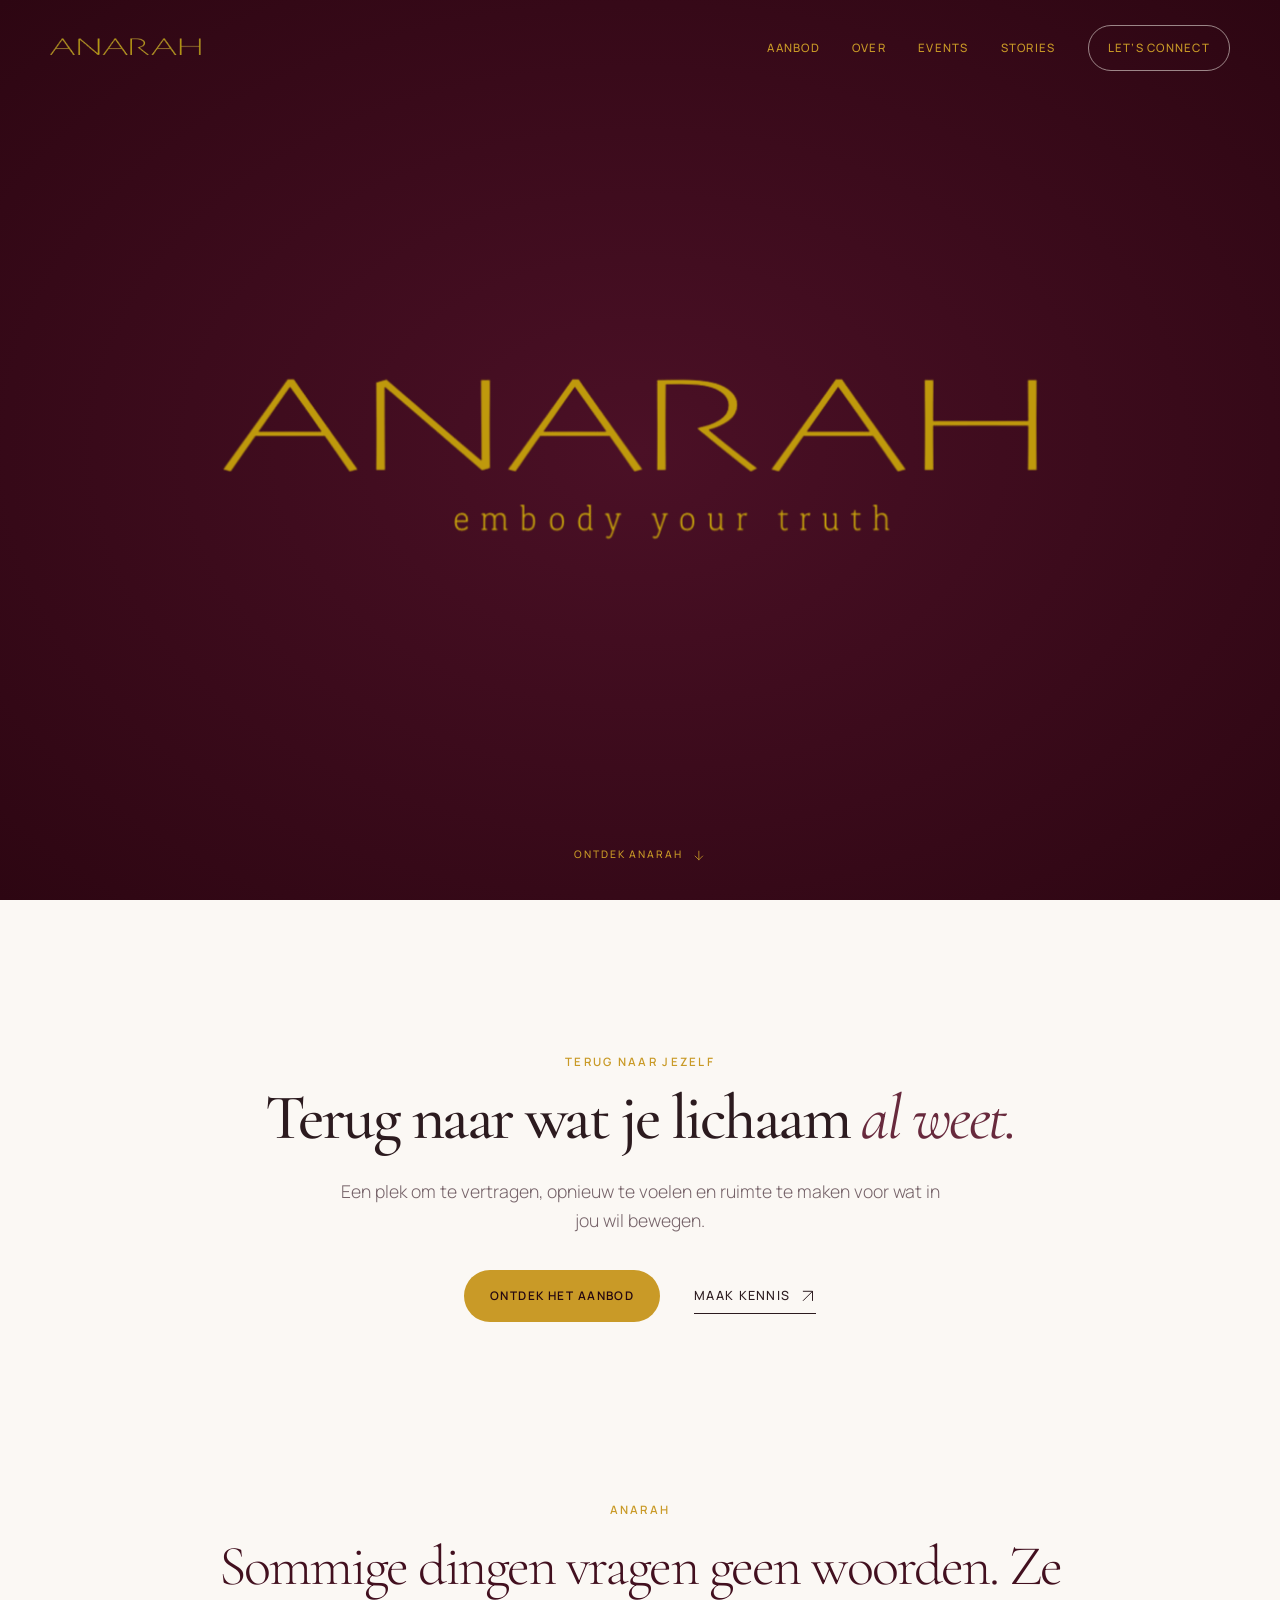
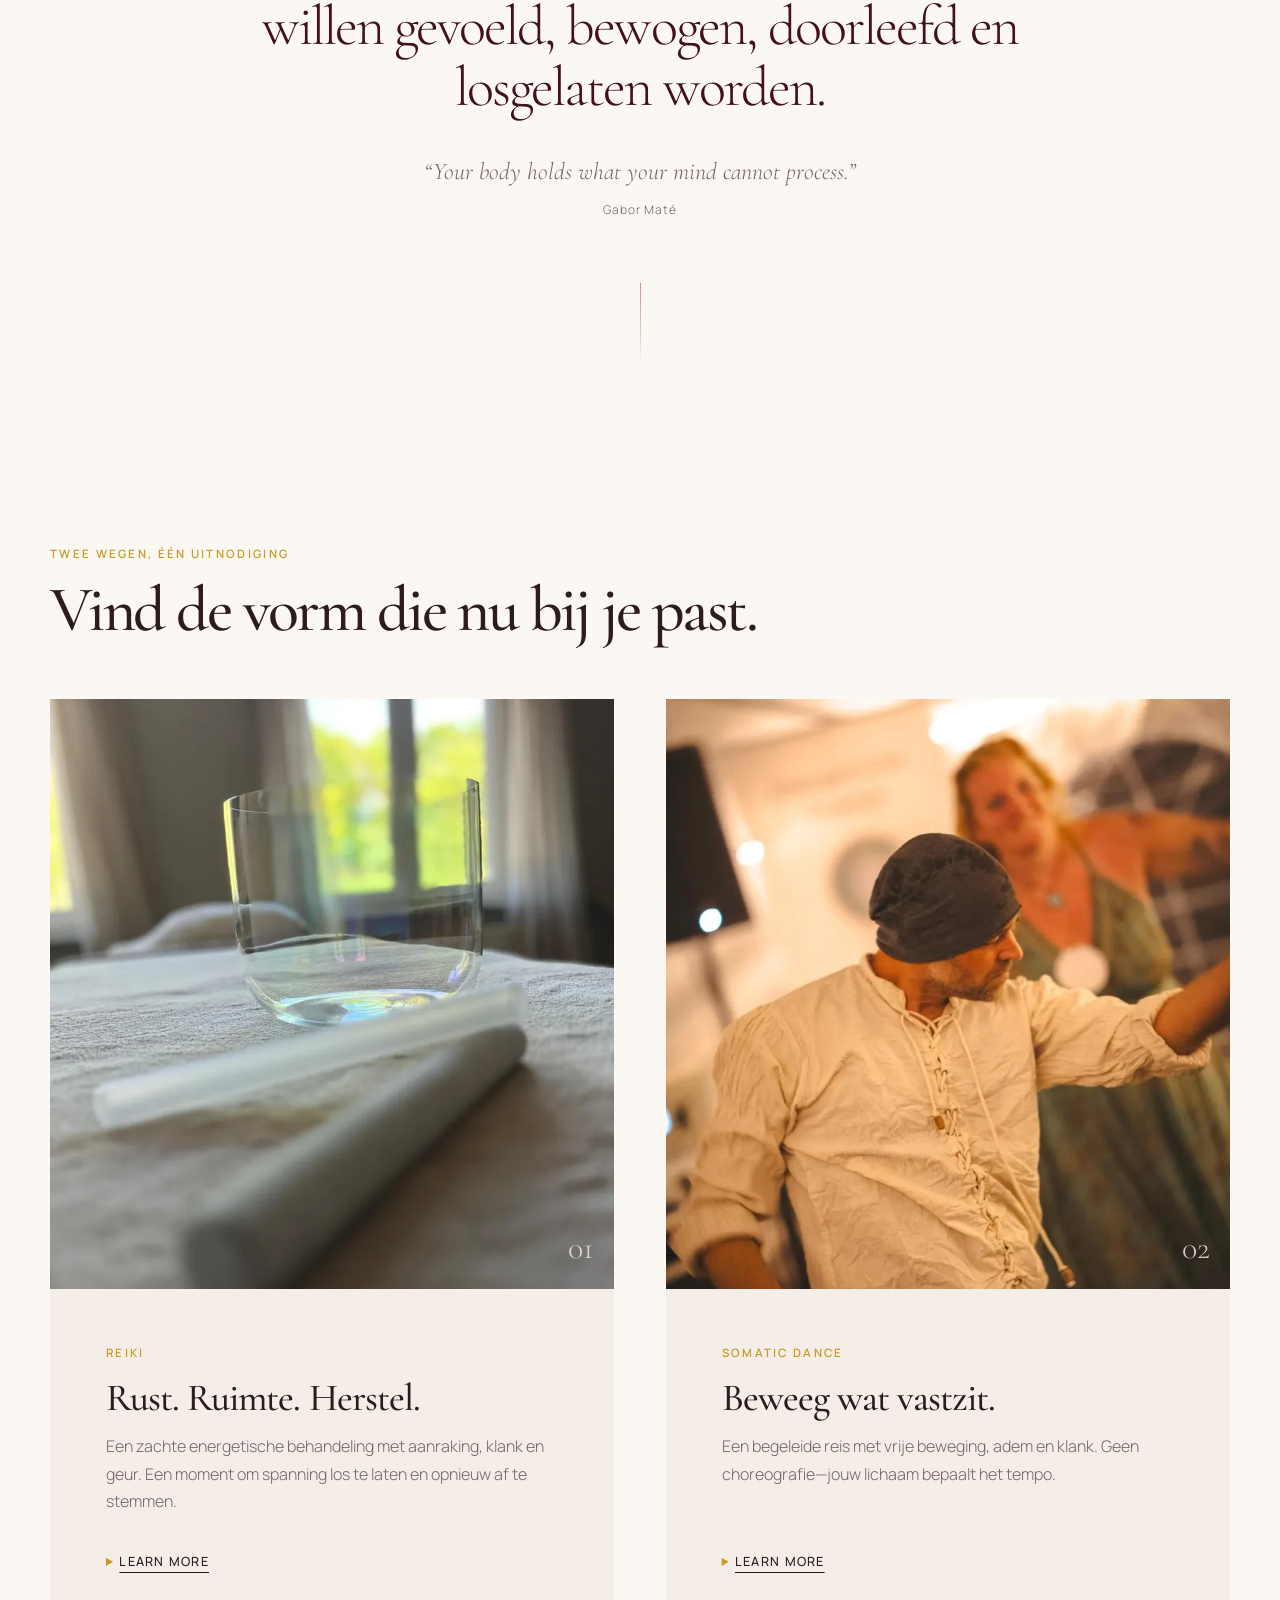
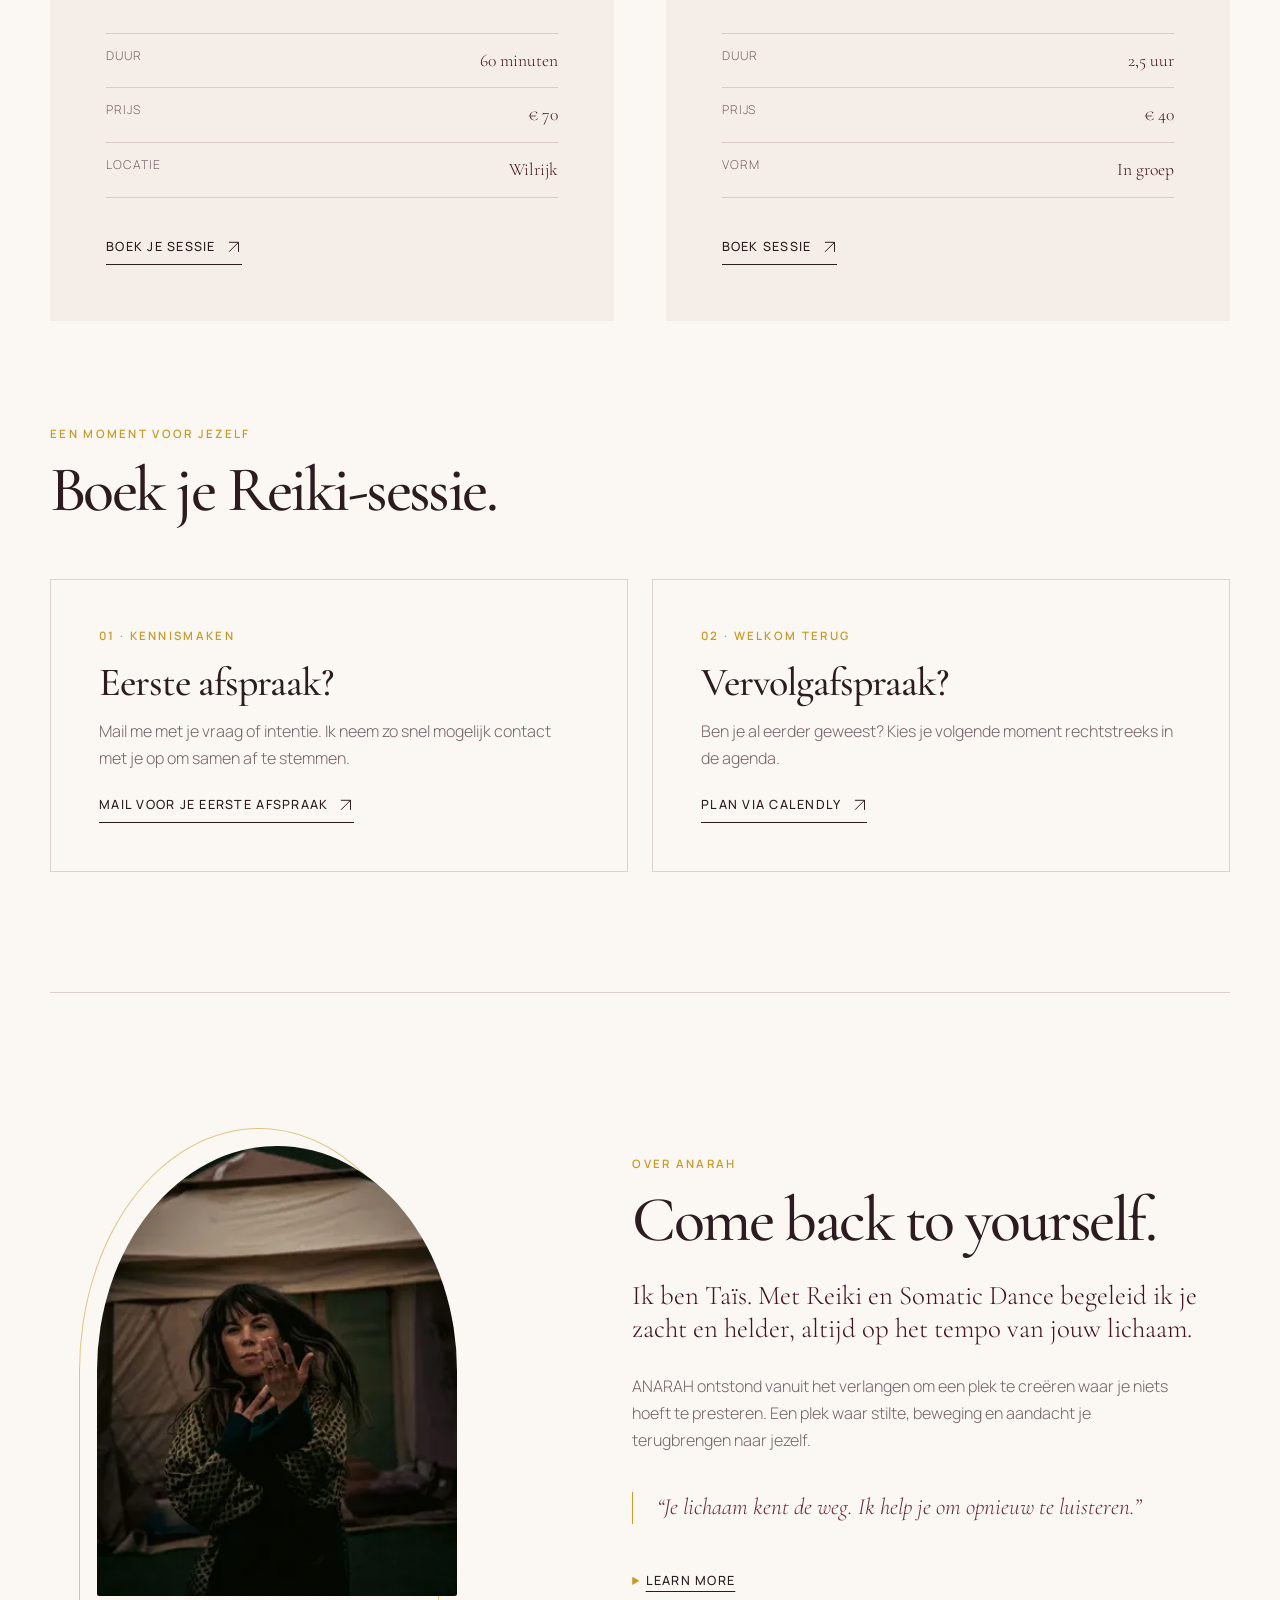
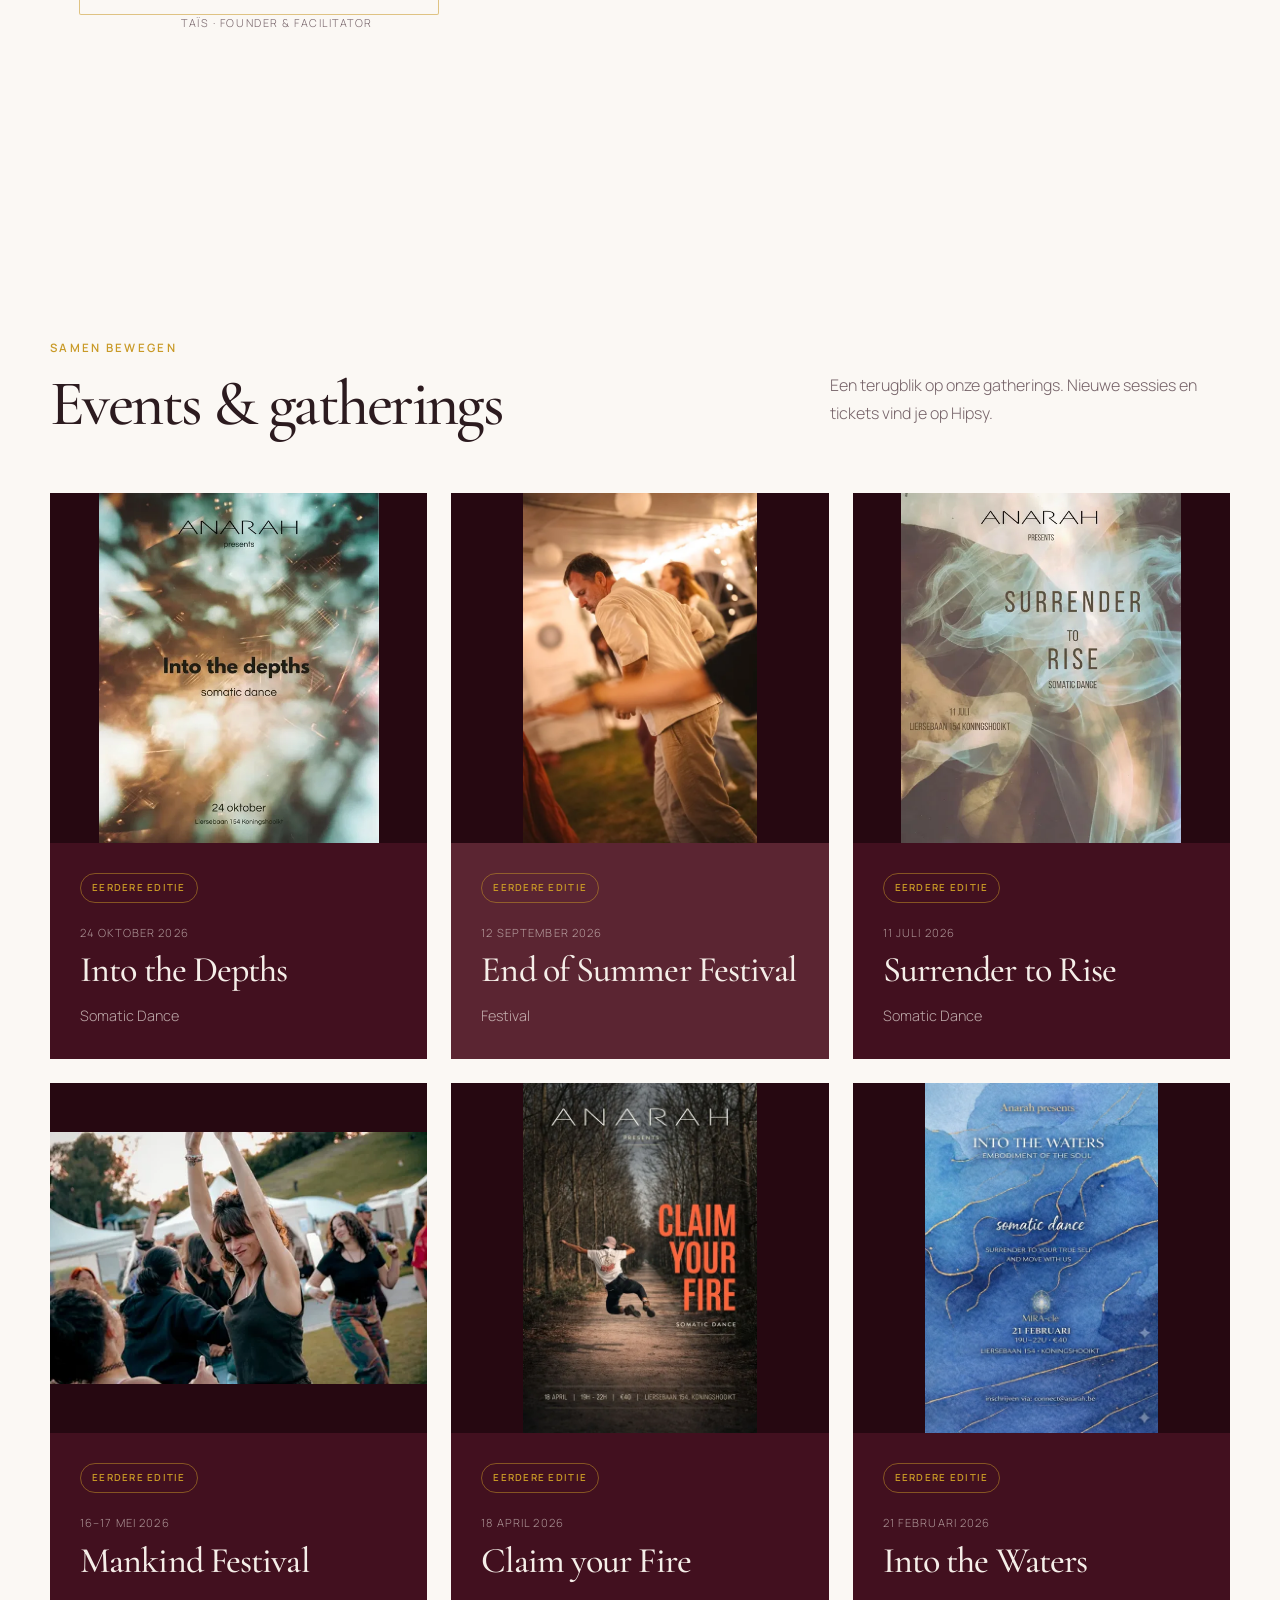
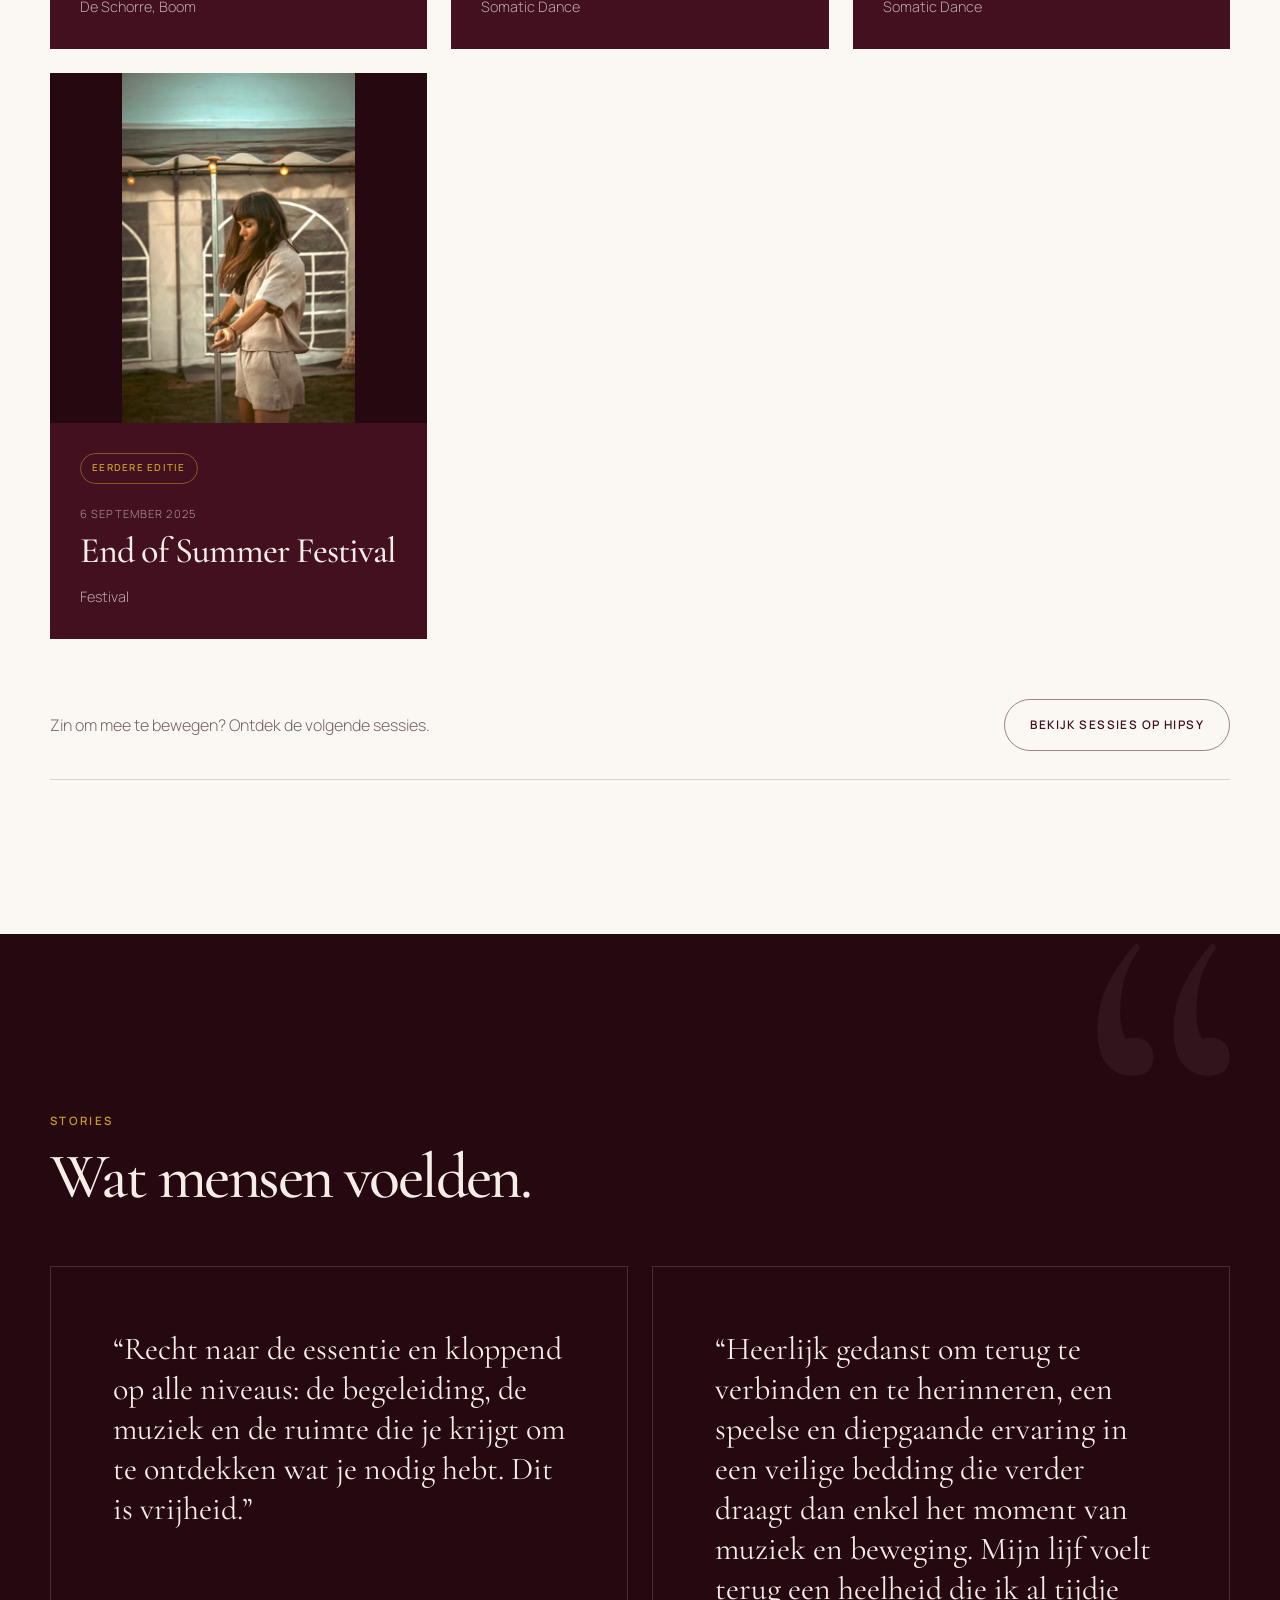
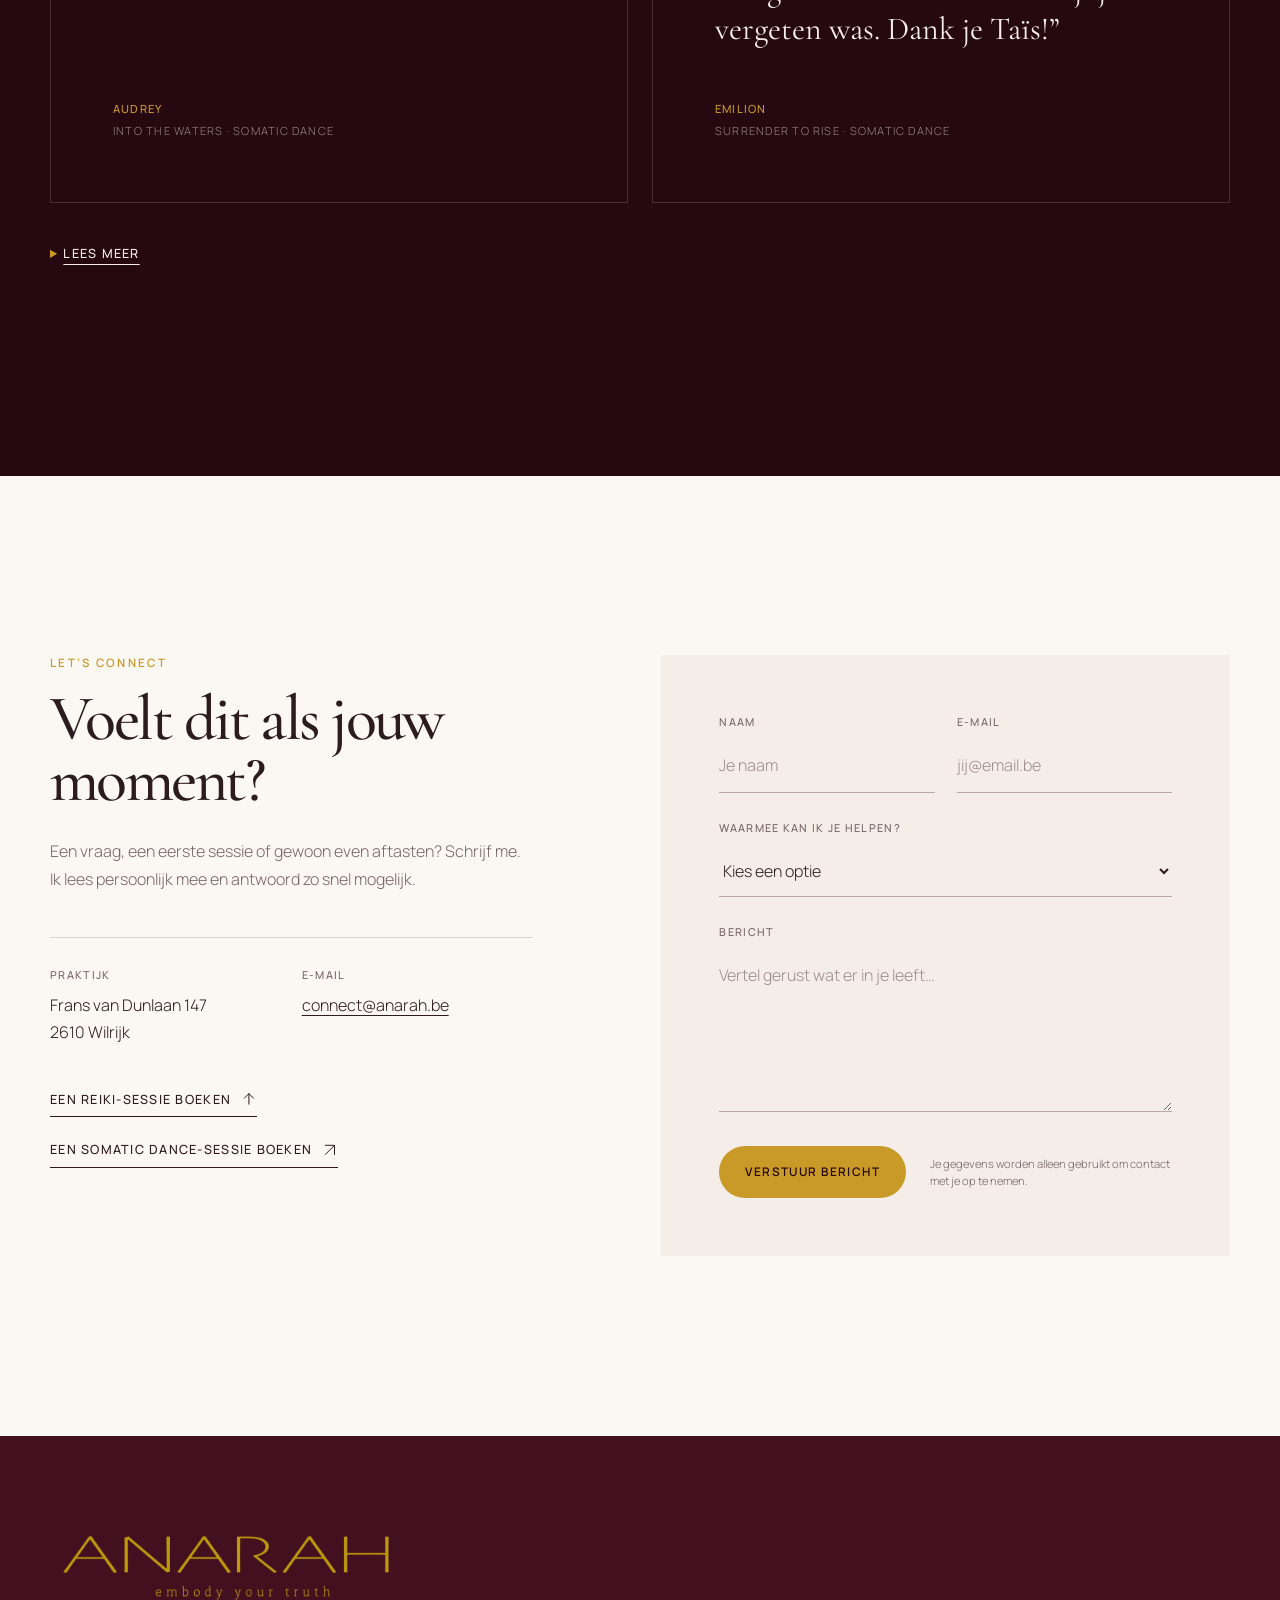
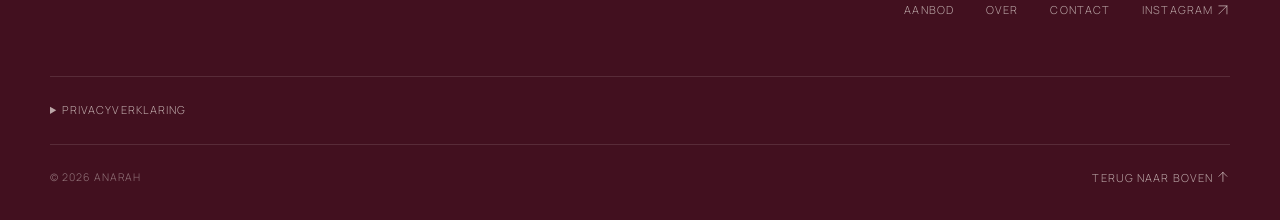
==== commit 9f93a0ae: "laatste aanpassingen Tais" ====
--- a/index.html
+++ b/index.html
@@ -1,33 +1,39 @@
 <!DOCTYPE html>
 <html lang="nl">
+
 <head>
-    <meta charset="UTF-8">
-    <meta name="viewport" content="width=device-width, initial-scale=1.0">
-    <meta name="description" content="Ontdek Reiki en Somatic Dance bij ANARAH in Wilrijk, Antwerpen. Individuele Reiki-sessies en vrije dans met Taïs. Bekijk het aanbod en boek jouw moment.">
-    <meta name="theme-color" content="#42101f">
-    <link rel="canonical" href="https://anarah.be/">
-    <meta property="og:type" content="website">
-    <meta property="og:site_name" content="ANARAH">
-    <meta name="robots" content="index, follow, max-image-preview:large">
-    <meta property="og:locale" content="nl_BE">
-    <meta property="og:title" content="Reiki &amp; Somatic Dance in Wilrijk, Antwerpen | ANARAH">
-    <meta property="og:description" content="Ontdek Reiki en Somatic Dance bij ANARAH in Wilrijk, Antwerpen. Individuele Reiki-sessies en vrije dans met Taïs. Bekijk het aanbod en boek jouw moment.">
-    <meta property="og:url" content="https://anarah.be/">
-    <meta property="og:image" content="https://anarah.be/images/og-anarah.jpg">
-    <meta property="og:image:width" content="1200">
-    <meta property="og:image:height" content="630">
-    <meta property="og:image:alt" content="ANARAH — Reiki &amp; Somatic Dance. Come back to yourself.">
-    <meta name="twitter:image:alt" content="ANARAH — Reiki en Somatic Dance in Wilrijk, Antwerpen">
-    <meta name="twitter:card" content="summary_large_image">
-    <meta name="twitter:title" content="Reiki &amp; Somatic Dance in Wilrijk, Antwerpen | ANARAH">
-    <meta name="twitter:description" content="Ontdek Reiki en Somatic Dance bij ANARAH in Wilrijk, Antwerpen. Individuele Reiki-sessies en vrije dans met Taïs. Bekijk het aanbod en boek jouw moment.">
-    <meta name="twitter:image" content="https://anarah.be/images/og-anarah.jpg">
-    <title>Reiki &amp; Somatic Dance in Wilrijk, Antwerpen | ANARAH</title>
-    <link rel="preconnect" href="https://fonts.googleapis.com">
-    <link rel="preconnect" href="https://fonts.gstatic.com" crossorigin>
-    <link href="https://fonts.googleapis.com/css2?family=Cormorant+Garamond:ital,wght@0,400;0,500;0,600;1,400&amp;family=Manrope:wght@300;400;500;600&amp;display=swap" rel="stylesheet">
-    <link rel="stylesheet" href="css/style.css?v=20261113-hero">
-    <script type="application/ld+json">
+	<meta charset="UTF-8">
+	<meta name="viewport" content="width=device-width, initial-scale=1.0">
+	<meta name="description"
+		content="Ontdek Reiki en Somatic Dance bij ANARAH in Wilrijk, Antwerpen. Individuele Reiki-sessies en vrije dans met Taïs. Bekijk het aanbod en boek jouw moment.">
+	<meta name="theme-color" content="#42101f">
+	<link rel="canonical" href="https://anarah.be/">
+	<meta property="og:type" content="website">
+	<meta property="og:site_name" content="ANARAH">
+	<meta name="robots" content="index, follow, max-image-preview:large">
+	<meta property="og:locale" content="nl_BE">
+	<meta property="og:title" content="Reiki &amp; Somatic Dance in Wilrijk, Antwerpen | ANARAH">
+	<meta property="og:description"
+		content="Ontdek Reiki en Somatic Dance bij ANARAH in Wilrijk, Antwerpen. Individuele Reiki-sessies en vrije dans met Taïs. Bekijk het aanbod en boek jouw moment.">
+	<meta property="og:url" content="https://anarah.be/">
+	<meta property="og:image" content="https://anarah.be/images/og-anarah.jpg">
+	<meta property="og:image:width" content="1200">
+	<meta property="og:image:height" content="630">
+	<meta property="og:image:alt" content="ANARAH — Reiki &amp; Somatic Dance. Come back to yourself.">
+	<meta name="twitter:image:alt" content="ANARAH — Reiki en Somatic Dance in Wilrijk, Antwerpen">
+	<meta name="twitter:card" content="summary_large_image">
+	<meta name="twitter:title" content="Reiki &amp; Somatic Dance in Wilrijk, Antwerpen | ANARAH">
+	<meta name="twitter:description"
+		content="Ontdek Reiki en Somatic Dance bij ANARAH in Wilrijk, Antwerpen. Individuele Reiki-sessies en vrije dans met Taïs. Bekijk het aanbod en boek jouw moment.">
+	<meta name="twitter:image" content="https://anarah.be/images/og-anarah.jpg">
+	<title>Reiki &amp; Somatic Dance in Wilrijk, Antwerpen | ANARAH</title>
+	<link rel="preconnect" href="https://fonts.googleapis.com">
+	<link rel="preconnect" href="https://fonts.gstatic.com" crossorigin>
+	<link
+		href="https://fonts.googleapis.com/css2?family=Cormorant+Garamond:ital,wght@0,400;0,500;0,600;1,400&amp;family=Manrope:wght@300;400;500;600&amp;display=swap"
+		rel="stylesheet">
+	<link rel="stylesheet" href="css/style.css?v=20261113-hero">
+	<script type="application/ld+json">
 {
   "@context": "https://schema.org",
   "@graph": [
@@ -118,382 +124,559 @@
 </head>
 
 <body id="top">
-    <a class="skip-link" href="#main">Ga naar de inhoud</a>
-
-    <header class="site-header">
-        <nav class="site-nav" aria-label="Hoofdnavigatie">
-            <a href="#top" class="brand" aria-label="ANARAH — naar boven">
-                <img src="images/logolanggeel.png" alt="ANARAH" width="447" height="151" decoding="async">
-            </a>
-
-            <button class="nav-toggle" type="button" aria-expanded="false" aria-controls="nav-links" aria-label="Open menu">
-                <span></span>
-                <span></span>
-            </button>
-
-            <div class="nav-links" id="nav-links">
-                <a href="#aanbod">Aanbod</a>
-                <a href="#over">Over</a>
-                <a href="#events">Events</a>
-                <a href="#stories">Stories</a>
-                <a href="#contact" class="nav-cta">Let’s connect</a>
-            </div>
-        </nav>
-    </header>
-
-    <main id="main">
-        <section class="hero" aria-labelledby="hero-title">
-            <div class="hero-copy">
-                <h1 id="hero-title"><span class="hero-logo"><img src="images/nobglogo.png" width="893" height="279" alt="ANARAH — Embody your truth" fetchpriority="high"></span><span class="eyebrow hero-subtitle">Reiki &amp; Somatic Dance in Wilrijk, Antwerpen</span></h1>
-            </div>
-            <a class="scroll-cue" href="#welkom"><span>Ontdek ANARAH</span><svg class="arrow-icon arrow-icon--down" width="24" height="24" viewBox="0 0 24 24" fill="none" stroke="currentColor" stroke-width="1.5" stroke-linecap="round" stroke-linejoin="round" aria-hidden="true" focusable="false"><path d="M12 4v16M5 13l7 7 7-7"/></svg></a>
-        </section>
-
-        <section class="welcome section-shell" id="welkom" aria-labelledby="welcome-title">
-            <div class="reveal">
-                <p class="eyebrow">Terug naar jezelf</p>
-                <h2 id="welcome-title">Terug naar wat je lichaam <em>al weet.</em></h2>
-                <p class="welcome-intro">Een plek om te vertragen, opnieuw te voelen en ruimte te maken voor wat in jou wil bewegen.</p>
-                <div class="hero-actions">
-                    <a href="#aanbod" class="button button-primary">Ontdek het aanbod</a>
-                    <a href="#contact" class="text-link">Maak kennis <svg class="arrow-icon arrow-icon--diagonal" width="24" height="24" viewBox="0 0 24 24" fill="none" stroke="currentColor" stroke-width="1.5" stroke-linecap="round" stroke-linejoin="round" aria-hidden="true" focusable="false"><path d="M5 19 19 5M5 5h14v14"/></svg></a>
-                </div>
-            </div>
-        </section>
-
-        <section class="intro-section section-shell" id="intro">
-            <p class="eyebrow reveal">ANARAH</p>
-            <p class="statement reveal">Sommige dingen vragen geen woorden. Ze willen gevoeld, bewogen, doorleefd en losgelaten worden.</p>
-            <figure class="quote reveal"><blockquote>“Your body holds what your mind cannot process.”</blockquote><figcaption>Gabor Maté</figcaption></figure>
-            <div class="soft-line" aria-hidden="true"></div>
-        </section>
-
-        <section class="services section-shell" id="aanbod" aria-labelledby="services-title">
-            <div class="section-heading reveal">
-                <p class="eyebrow">Twee wegen, één uitnodiging</p>
-                <h2 id="services-title">Vind de vorm die nu bij je past.</h2>
-            </div>
-
-            <div class="service-grid">
-                <article class="service-card service-card-reiki reveal" id="reiki">
-                    <div class="service-card-image">
-                        <img src="images/bowl.webp" alt="Klankschaal voor een Reiki-sessie bij ANARAH in Wilrijk" width="1200" height="1600" decoding="async" loading="lazy" srcset="images/bowl-480w.webp 480w, images/bowl-800w.webp 800w, images/bowl.webp 1200w" sizes="(min-width: 1244px) 562px, (min-width: 981px) calc((100vw - 120px) / 2), (min-width: 802px) 760px, calc(100vw - 36px)">
-                        <span class="service-number">01</span>
-                    </div>
-                    <div class="service-card-copy">
-                        <p class="eyebrow">Reiki</p>
-                        <h3>Rust. Ruimte. Herstel.</h3>
-                        <p>Een zachte energetische behandeling met aanraking, klank en geur. Een moment om spanning los te laten en opnieuw af te stemmen.</p>
-                        <details class="read-more" id="reiki-info">
-                            <summary>Learn more <span class="sr-only">over Reiki</span></summary>
-                            <div class="detail-copy">
-                                <p>Binnen ANARAH krijgt Reiki diepgaande, zintuiglijke bedding. Klank en geur worden bewust ingezet om ontspanning, activatie en herstel te initiëren. Het fungeert als een poort naar herinnering en brengt je op een dieper niveau terug naar je essentie. Het is een innerlijke afstemming waarbij energie zich herschikt, blokkades verzachten en je opnieuw in verbinding komt met je ware kern.</p>
-                                <figure class="quote"><blockquote>“Healing isn’t about escape — it’s about reconnection. With ourselves. With meaning. With the sacred.”</blockquote><figcaption>Jeff Foster</figcaption></figure>
-                            </div>
-                        </details>
-                        <dl class="service-facts">
-                            <div><dt>Duur</dt><dd>60 minuten</dd></div>
-                            <div><dt>Investering</dt><dd>€ 70</dd></div>
-                            <div><dt>Locatie</dt><dd>Wilrijk</dd></div>
-                        </dl>
-                        <a href="#boek-reiki" class="text-link">Boek je sessie <svg class="arrow-icon arrow-icon--diagonal" width="24" height="24" viewBox="0 0 24 24" fill="none" stroke="currentColor" stroke-width="1.5" stroke-linecap="round" stroke-linejoin="round" aria-hidden="true" focusable="false"><path d="M5 19 19 5M5 5h14v14"/></svg></a>
-                    </div>
-                </article>
-
-                <article class="service-card service-card-dance reveal" id="somatic-dance">
-                    <div class="service-card-image">
-                        <img src="images/somatic-dance.webp" alt="Vrije beweging tijdens een Somatic Dance sessie" loading="lazy" width="1067" height="1600" decoding="async" srcset="images/somatic-dance-480w.webp 480w, images/somatic-dance-800w.webp 800w, images/somatic-dance.webp 1067w" sizes="(min-width: 1244px) 562px, (min-width: 981px) calc((100vw - 120px) / 2), (min-width: 802px) 760px, calc(100vw - 36px)">
-                        <span class="service-number">02</span>
-                    </div>
-                    <div class="service-card-copy">
-                        <p class="eyebrow">Somatic Dance</p>
-                        <h3>Beweeg wat vastzit.</h3>
-                        <p>Een begeleide reis met vrije beweging, adem en klank. Geen choreografie—jouw lichaam bepaalt het tempo.</p>
-                        <details class="read-more" id="somatic-dance-info">
-                            <summary>Learn more <span class="sr-only">over Somatic Dance</span></summary>
-                            <div class="detail-copy">
-                                <p>Dansen is zoveel meer dan beweging. In een universum waar alles stroomt, is dans voor mij een van de meest helende rituelen voor ons lichaam en zenuwstelsel. Het is niet iets wat we ‘doen’, maar iets dat door ons heen beweegt zodra we de weerstand opgeven.</p>
-                                <p>ANARAH verweeft vrije beweging, ademhaling, klank en subtiele energetische afstemming tot ervaringen die je terugleiden naar de waarheid van je lichaam. Geen choreografie of performance. Het zijn begeleide innerlijke reizen waarin het lichaam zelf de weg wijst.</p>
-                                <p>Met respect voor het tempo van het lichaam creëren we een veilige bedding om te vertragen, te voelen en te herinneren wie je bent onder de lagen van moeten, aanpassen en overleven. Een uitnodiging om thuis te komen in jezelf.</p>
-                            </div>
-                        </details>
-                        <dl class="service-facts">
-                            <div><dt>Duur</dt><dd>2,5 uur</dd></div>
-                            <div><dt>Investering</dt><dd>€ 40</dd></div>
-                            <div><dt>Vorm</dt><dd>In groep</dd></div>
-                        </dl>
-                        <a href="https://hipsy.nl/anarah88" target="_blank" rel="noopener noreferrer" class="text-link">Boek sessie <svg class="arrow-icon arrow-icon--diagonal" width="24" height="24" viewBox="0 0 24 24" fill="none" stroke="currentColor" stroke-width="1.5" stroke-linecap="round" stroke-linejoin="round" aria-hidden="true" focusable="false"><path d="M5 19 19 5M5 5h14v14"/></svg></a>
-                    </div>
-                </article>
-            </div>
-        </section>
-
-        <section class="booking section-shell" id="boek-reiki" aria-labelledby="booking-title">
-            <div class="section-heading reveal">
-                <p class="eyebrow">Een moment voor jezelf</p>
-                <h2 id="booking-title">Boek je Reiki-sessie.</h2>
-            </div>
-            <div class="booking-grid">
-                <article class="booking-card reveal">
-                    <p class="eyebrow">01 · Kennismaken</p>
-                    <h3>Eerste afspraak?</h3>
-                    <p>Mail me met je vraag of intentie. Ik neem zo snel mogelijk contact met je op om samen af te stemmen.</p>
-                    <a class="text-link" href="mailto:connect@anarah.be?subject=Eerste%20Reiki-afspraak">Mail voor je eerste afspraak <svg class="arrow-icon arrow-icon--diagonal" width="24" height="24" viewBox="0 0 24 24" fill="none" stroke="currentColor" stroke-width="1.5" stroke-linecap="round" stroke-linejoin="round" aria-hidden="true" focusable="false"><path d="M5 19 19 5M5 5h14v14"/></svg></a>
-                </article>
-                <article class="booking-card reveal">
-                    <p class="eyebrow">02 · Welkom terug</p>
-                    <h3>Vervolgafspraak?</h3>
-                    <p>Ben je al eerder geweest? Kies je volgende moment rechtstreeks in de agenda.</p>
-                    <a class="text-link" href="https://calendly.com/tais-meeus/30min" target="_blank" rel="noopener noreferrer">Plan via Calendly <svg class="arrow-icon arrow-icon--diagonal" width="24" height="24" viewBox="0 0 24 24" fill="none" stroke="currentColor" stroke-width="1.5" stroke-linecap="round" stroke-linejoin="round" aria-hidden="true" focusable="false"><path d="M5 19 19 5M5 5h14v14"/></svg></a>
-                </article>
-            </div>
-        </section>
-
-        <section class="about section-shell" id="over" aria-labelledby="about-title">
-            <div class="about-photo reveal">
-                <img src="images/tais-anarah.webp" loading="lazy" alt="Taïs, oprichter van ANARAH" width="1136" height="1600" decoding="async" srcset="images/tais-anarah-480w.webp 480w, images/tais-anarah-800w.webp 800w, images/tais-anarah.webp 1136w" sizes="(min-width: 981px) 450px, (min-width: 681px) 300px, 80vw">
-                <span class="photo-caption">Taïs · founder &amp; facilitator</span>
-            </div>
-            <div class="about-copy reveal">
-                <p class="eyebrow">Over ANARAH</p>
-                <h2 id="about-title">Come back to yourself.</h2>
-                <p class="about-lead">Ik ben Taïs. Met Reiki en Somatic Dance begeleid ik je zacht en helder, altijd op het tempo van jouw lichaam.</p>
-                <p>ANARAH ontstond vanuit het verlangen om een plek te creëren waar je niets hoeft te presteren. Een plek waar stilte, beweging en aandacht je terugbrengen naar jezelf.</p>
-                <blockquote>“Je lichaam kent de weg. Ik help je om opnieuw te luisteren.”</blockquote>
-                <details class="read-more" id="over-info">
-                    <summary>Learn more <span class="sr-only">over mijn begeleiding</span></summary>
-                    <div class="detail-copy">
-                        <p>Ik werk met het lichaam als poort naar een innerlijk weten dat geen woorden nodig heeft. Via bewuste beweging ontstaat er ruimte. Ruimte om te zijn, te ontladen en terug dichtbij jezelf te komen.</p>
-                        <p>Tijdens een danssessie starten we met somatic practices om te zakken in het lichaam. Van daaruit dansen we vrij op melodic techno en ethno sounds, zodat wat zich aandient via ons lichaam gereguleerd en losgelaten kan worden.</p>
-                        <p>Wat in beweging is gekomen, komt tot expressie. Zonder oordeel. Pure vrijheid. We sluiten af met een diepgaande meditatie en klankbad om het voorgaande proces te integreren.</p>
-                        <p>Geen ervaring nodig. Enkel een open hart en een nieuwsgierige geest.</p>
-                        <figure class="quote"><blockquote>“Is it not a relief from suffering to be permitted to express it?”</blockquote><figcaption>Paul Cézanne</figcaption></figure>
-                    </div>
-                </details>
-            </div>
-        </section>
-
-        <section class="events section-shell" id="events" aria-labelledby="events-title">
-            <div class="section-heading section-heading-row reveal">
-                <div>
-                    <p class="eyebrow">Samen bewegen</p>
-                    <h2 id="events-title">Events &amp; gatherings</h2>
-                </div>
-                <p>Een terugblik op onze gatherings. Nieuwe sessies en tickets vind je op Hipsy.</p>
-            </div>
-
-            <div class="event-grid">
-                <article class="event-card reveal">
-                    <div class="event-image"><img src="images/into-the-depths.webp" alt="Into the Depths — 24 oktober 2026" loading="lazy" width="1200" height="1499" decoding="async" srcset="images/into-the-depths-480w.webp 480w, images/into-the-depths-800w.webp 800w, images/into-the-depths.webp 1200w" sizes="(min-width: 981px) 380px, (min-width: 802px) 760px, calc(100vw - 36px)"></div>
-                    <div class="event-copy">
-                        <span class="event-status">Eerdere editie</span>
-                        <p class="event-date"><time datetime="2026-10-24">24 oktober 2026</time></p>
-                        <h3>Into the Depths</h3>
-                        <p>Somatic Dance</p>
-                    </div>
-                </article>
-                <article class="event-card reveal">
-                    <div class="event-image"><img src="images/end-of-summer-2026.webp" alt="End of Summer Festival — 12 september 2026" loading="lazy" width="1067" height="1600" decoding="async" srcset="images/end-of-summer-2026-480w.webp 480w, images/end-of-summer-2026-800w.webp 800w, images/end-of-summer-2026.webp 1067w" sizes="(min-width: 981px) 380px, (min-width: 802px) 760px, calc(100vw - 36px)"></div>
-                    <div class="event-copy">
-                        <span class="event-status">Eerdere editie</span>
-                        <p class="event-date"><time datetime="2026-09-12">12 september 2026</time></p>
-                        <h3>End of Summer Festival</h3>
-                        <p>Festival</p>
-                    </div>
-                </article>
-                <article class="event-card reveal">
-                    <div class="event-image"><img src="images/surrender-to-rise.webp" alt="Surrender to Rise — 11 juli 2026" loading="lazy" width="1200" height="1500" decoding="async" srcset="images/surrender-to-rise-480w.webp 480w, images/surrender-to-rise-800w.webp 800w, images/surrender-to-rise.webp 1200w" sizes="(min-width: 981px) 380px, (min-width: 802px) 760px, calc(100vw - 36px)"></div>
-                    <div class="event-copy">
-                        <span class="event-status">Eerdere editie</span>
-                        <p class="event-date"><time datetime="2026-07-11">11 juli 2026</time></p>
-                        <h3>Surrender to Rise</h3>
-                        <p>Somatic Dance</p>
-                    </div>
-                </article>
-                <article class="event-card reveal">
-                    <div class="event-image"><img src="images/mankind-festival.webp" alt="Mankind Festival — 16–17 mei 2026" loading="lazy" width="1200" height="800" decoding="async" srcset="images/mankind-festival-480w.webp 480w, images/mankind-festival-800w.webp 800w, images/mankind-festival.webp 1200w" sizes="(min-width: 981px) 380px, (min-width: 802px) 760px, calc(100vw - 36px)"></div>
-                    <div class="event-copy">
-                        <span class="event-status">Eerdere editie</span>
-                        <p class="event-date"><time datetime="2026-05-16">16–17 mei 2026</time></p>
-                        <h3>Mankind Festival</h3>
-                        <p>De Schorre, Boom</p>
-                    </div>
-                </article>
-                <article class="event-card reveal">
-                    <div class="event-image"><img src="images/claim-your-fire.webp" alt="Claim your Fire — 18 april 2026" loading="lazy" width="1024" height="1536" decoding="async" srcset="images/claim-your-fire-480w.webp 480w, images/claim-your-fire-800w.webp 800w, images/claim-your-fire.webp 1024w" sizes="(min-width: 981px) 380px, (min-width: 802px) 760px, calc(100vw - 36px)"></div>
-                    <div class="event-copy">
-                        <span class="event-status">Eerdere editie</span>
-                        <p class="event-date"><time datetime="2026-04-18">18 april 2026</time></p>
-                        <h3>Claim your Fire</h3>
-                        <p>Somatic Dance</p>
-                    </div>
-                </article>
-                <article class="event-card reveal">
-                    <div class="event-image"><img src="images/into-the-waters.webp" alt="Into the Waters — 21 februari 2026" loading="lazy" width="1024" height="1536" decoding="async" srcset="images/into-the-waters-480w.webp 480w, images/into-the-waters-800w.webp 800w, images/into-the-waters.webp 1024w" sizes="(min-width: 981px) 380px, (min-width: 802px) 760px, calc(100vw - 36px)"></div>
-                    <div class="event-copy">
-                        <span class="event-status">Eerdere editie</span>
-                        <p class="event-date"><time datetime="2026-02-21">21 februari 2026</time></p>
-                        <h3>Into the Waters</h3>
-                        <p>Somatic Dance</p>
-                    </div>
-                </article>
-                <article class="event-card reveal">
-                    <div class="event-image"><img src="images/end-of-summer-2025.webp" alt="End of Summer Festival — 6 september 2025" loading="lazy" width="1067" height="1600" decoding="async" srcset="images/end-of-summer-2025-480w.webp 480w, images/end-of-summer-2025-800w.webp 800w, images/end-of-summer-2025.webp 1067w" sizes="(min-width: 981px) 380px, (min-width: 802px) 760px, calc(100vw - 36px)"></div>
-                    <div class="event-copy">
-                        <span class="event-status">Eerdere editie</span>
-                        <p class="event-date"><time datetime="2025-09-06">6 september 2025</time></p>
-                        <h3>End of Summer Festival</h3>
-                        <p>Festival</p>
-                    </div>
-                </article>
-            </div>
-
-            <div class="events-footer reveal">
-                <p>Zin om mee te bewegen? Ontdek de volgende sessies.</p>
-                <a href="https://hipsy.nl/anarah88" target="_blank" rel="noopener noreferrer" class="button button-outline">Bekijk sessies op Hipsy</a>
-            </div>
-        </section>
-
-        <section class="stories" id="stories" aria-labelledby="stories-title">
-            <div class="section-shell">
-                <div class="section-heading stories-heading reveal">
-                    <p class="eyebrow">Stories</p>
-                    <h2 id="stories-title">Wat mensen voelden.</h2>
-                </div>
-
-                <div class="story-grid">
-                    <figure class="story-card reveal">
-                        <blockquote>“Recht naar de essentie en kloppend op alle niveaus: de begeleiding, de muziek en de ruimte die je krijgt om te ontdekken wat je nodig hebt. Dit is vrijheid.”</blockquote>
-                        <figcaption>
-                            <strong>Audrey</strong>
-                            <span>Into the Waters · Somatic Dance</span>
-                        </figcaption>
-                    </figure>
-
-                    <figure class="story-card">
-                        <blockquote>“Heerlijk gedanst om terug te verbinden en te herinneren, een speelse en diepgaande ervaring in een veilige bedding die verder draagt dan enkel het moment van muziek en beweging. Mijn lijf voelt terug een heelheid die ik al tijdje vergeten was. Dank je Taïs!”</blockquote>
-                        <figcaption><strong>Emilion</strong><span>Surrender to Rise · Somatic Dance</span></figcaption>
-                    </figure>
-                </div>
-                <details class="read-more more-stories">
-                    <summary>Lees meer <span class="sr-only">ervaringen</span></summary>
-                    <div class="story-grid">
-                    <figure class="story-card">
-                        <blockquote>“De laatste keer dat ik zo ontspannen was, had ik waarschijnlijk net het levenslicht gezien. Na deze sessie voelde ik me weer herboren!”</blockquote>
-                        <figcaption><strong>P. Nelissen</strong><span>Reiki</span></figcaption>
-                    </figure>
-                    <figure class="story-card">
-                        <blockquote>“Anarah heeft me voor de eerste keer kennis laten maken met de wereld van somatic dance. Hoewel het begin wat onwennig voelde, ebde dit langzaam weg door haar goede begeleiding. Er werd een open sfeer gecreëerd waar iedereen zichzelf kon zijn. Heel fijne ervaring die me achteraf de nodige rust bezorgde. Ik kijk al uit naar een volgend event!”</blockquote>
-                        <figcaption><strong>Virginie</strong><span>Into the Waters · Somatic Dance</span></figcaption>
-                    </figure>
-                    <figure class="story-card">
-                        <blockquote>“Ik volgde voor het eerst een sessie somatic dance, zonder echt te weten wat ik kon verwachten. Dankzij Tais voelde ik me al heel snel veilig en op mijn gemak. Met haar rustige en warme aanwezigheid nodigde ze me uit om uit mijn comfortzone te stappen, zonder dat het geforceerd aanvoelde. Al snel besefte ik dat er niets moest en niets verwacht werd. Gewoon bewegen, voelen en mijn lichaam laten leiden. Een heel bijzondere en bevrijdende ervaring.”</blockquote>
-                        <figcaption><strong>K. Stokkaer</strong><span>Claim Your Fire · Somatic Dance</span></figcaption>
-                    </figure>
-                    <figure class="story-card">
-                        <blockquote>“I have been there, I loved it. Be there, you’re gonna love it. There is only love—take it, share it, and let it grow.”</blockquote>
-                        <figcaption>
-                            <strong>Ali</strong>
-                            <span>Into the Waters · Somatic Dance</span>
-                        </figcaption>
-                    </figure>
-                    </div>
-                </details>
-            </div>
-        </section>
-
-        <section class="contact section-shell" id="contact" aria-labelledby="contact-title">
-            <div class="contact-intro reveal">
-                <p class="eyebrow">Let’s connect</p>
-                <h2 id="contact-title">Voelt dit als jouw moment?</h2>
-                <p>Een vraag, een eerste sessie of gewoon even aftasten? Schrijf me. Ik lees persoonlijk mee en antwoord zo snel mogelijk.</p>
-
-                <div class="contact-details">
-                    <div>
-                        <span>Praktijk</span>
-                        <address>Frans van Dunlaan 147<br>2610 Wilrijk</address>
-                    </div>
-                    <div>
-                        <span>E-mail</span>
-                        <a href="mailto:connect@anarah.be">connect@anarah.be</a>
-                    </div>
-                    <div>
-                        <span>Telefoon</span>
-                        <a href="tel:+32484833891">0484 83 38 91</a>
-                    </div>
-                </div>
-
-                <a href="#boek-reiki" class="text-link">Een Reiki-sessie boeken <svg class="arrow-icon arrow-icon--up" width="24" height="24" viewBox="0 0 24 24" fill="none" stroke="currentColor" stroke-width="1.5" stroke-linecap="round" stroke-linejoin="round" aria-hidden="true" focusable="false"><path d="M12 20V4M5 11l7-7 7 7"/></svg></a>
-            </div>
-
-            <form class="contact-form reveal" id="contactForm" action="https://api.web3forms.com/submit" method="POST">
-                <input type="hidden" name="access_key" value="cdd657ca-5a1e-4d22-bb32-f6017513e68b">
-                <input type="hidden" name="subject" value="Nieuw contact via anarah.be">
-                <input type="hidden" name="from_name" value="Anarah website">
-                <input type="checkbox" name="botcheck" class="botcheck" tabindex="-1" autocomplete="off">
-
-                <div class="form-row">
-                    <label>
-                        <span>Naam</span>
-                        <input type="text" name="name" autocomplete="name" placeholder="Je naam" required>
-                    </label>
-                    <label>
-                        <span>E-mail</span>
-                        <input type="email" name="email" autocomplete="email" placeholder="jij@email.be" required>
-                    </label>
-                </div>
-
-                <label>
-                    <span>Waarmee kan ik je helpen?</span>
-                    <select name="interest">
-                        <option value="">Kies een optie</option>
-                        <option value="Reiki">Reiki</option>
-                        <option value="Somatic Dance">Somatic Dance</option>
-                        <option value="Andere vraag">Andere vraag</option>
-                    </select>
-                </label>
-
-                <label>
-                    <span>Bericht</span>
-                    <textarea name="message" placeholder="Vertel gerust wat er in je leeft…" rows="5" required></textarea>
-                </label>
-
-                <div class="form-footer">
-                    <button type="submit" class="button button-primary">Verstuur bericht</button>
-                    <p>Je gegevens worden alleen gebruikt om contact met je op te nemen.</p>
-                </div>
-                <p id="contactThanks" class="form-status" role="status" aria-live="polite"></p>
-            </form>
-        </section>
-    </main>
-
-    <footer class="site-footer">
-        <div class="footer-main section-shell">
-            <a href="#top" class="footer-brand"><img src="images/nobglogo.png" width="893" height="279" alt="ANARAH — Embody your truth" loading="lazy" decoding="async"></a>
-            <div class="footer-links">
-                <a href="#aanbod">Aanbod</a>
-                <a href="#over">Over</a>
-                <a href="#contact">Contact</a>
-                <a href="https://www.instagram.com/anarah_88" target="_blank" rel="noopener noreferrer">Instagram <svg class="arrow-icon arrow-icon--diagonal" width="24" height="24" viewBox="0 0 24 24" fill="none" stroke="currentColor" stroke-width="1.5" stroke-linecap="round" stroke-linejoin="round" aria-hidden="true" focusable="false"><path d="M5 19 19 5M5 5h14v14"/></svg></a>
-            </div>
-        </div>
-
-        <details class="privacy-disclosure section-shell" id="privacy">
-            <summary>Privacyverklaring</summary>
-            <div class="privacy-content">
-                <h2>Jouw gegevens, met zorg behandeld.</h2>
-                <p>Wanneer je het contactformulier gebruikt, verwerk ik je naam, e-mailadres en bericht uitsluitend om op jouw vraag te antwoorden of een afspraak te regelen. Je gegevens worden niet gebruikt voor marketing en niet verkocht of gedeeld voor commerciële doeleinden.</p>
-                <p>Wanneer er geen samenwerking ontstaat, verwijder ik de correspondentie binnen zes maanden. Bij een traject bewaar ik gegevens alleen zolang dat administratief of wettelijk nodig is. Deze website gebruikt geen tracking- of advertentiecookies.</p>
-                <p>Je kunt je gegevens steeds inkijken, corrigeren of laten verwijderen via <a href="mailto:connect@anarah.be">connect@anarah.be</a>. Verantwoordelijke: Anarah, Frans van Dunlaan 147, 2610 Wilrijk.</p>
-            </div>
-        </details>
-
-        <div class="footer-bottom section-shell">
-            <span>© 2026 ANARAH</span>
-            <a href="#top">Terug naar boven <svg class="arrow-icon arrow-icon--up" width="24" height="24" viewBox="0 0 24 24" fill="none" stroke="currentColor" stroke-width="1.5" stroke-linecap="round" stroke-linejoin="round" aria-hidden="true" focusable="false"><path d="M12 20V4M5 11l7-7 7 7"/></svg></a>
-        </div>
-    </footer>
-
-    <script src="js/script.js?v=20261031-seo"></script>
+	<a class="skip-link" href="#main">Ga naar de inhoud</a>
+
+	<header class="site-header">
+		<nav class="site-nav" aria-label="Hoofdnavigatie">
+			<a href="#top" class="brand" aria-label="ANARAH — naar boven">
+				<img src="images/logolanggeel.png" alt="ANARAH" width="447" height="151" decoding="async">
+			</a>
+
+			<button class="nav-toggle" type="button" aria-expanded="false" aria-controls="nav-links"
+				aria-label="Open menu">
+				<span></span>
+				<span></span>
+			</button>
+
+			<div class="nav-links" id="nav-links">
+				<a href="#aanbod">Aanbod</a>
+				<a href="#over">Over</a>
+				<a href="#events">Events</a>
+				<a href="#stories">Stories</a>
+				<a href="#contact" class="nav-cta">Let’s connect</a>
+			</div>
+		</nav>
+	</header>
+
+	<main id="main">
+		<section class="hero" aria-labelledby="hero-title">
+			<div class="hero-copy">
+				<h1 id="hero-title"><span class="hero-logo"><img src="images/nobglogo.png" width="893" height="279"
+							alt="ANARAH — Embody your truth" fetchpriority="high"></span></h1>
+			</div>
+			<a class="scroll-cue" href="#welkom"><span>Ontdek ANARAH</span><svg class="arrow-icon arrow-icon--down"
+					width="24" height="24" viewBox="0 0 24 24" fill="none" stroke="currentColor" stroke-width="1.5"
+					stroke-linecap="round" stroke-linejoin="round" aria-hidden="true" focusable="false">
+					<path d="M12 4v16M5 13l7 7 7-7" />
+				</svg></a>
+		</section>
+
+		<section class="welcome section-shell" id="welkom" aria-labelledby="welcome-title">
+			<div class="reveal">
+				<p class="eyebrow">Terug naar jezelf</p>
+				<h2 id="welcome-title">Terug naar wat je lichaam <em>al weet.</em></h2>
+				<p class="welcome-intro">Een plek om te vertragen, opnieuw te voelen en ruimte te maken voor wat in jou
+					wil bewegen.</p>
+				<div class="hero-actions">
+					<a href="#aanbod" class="button button-primary">Ontdek het aanbod</a>
+					<a href="#contact" class="text-link">Maak kennis <svg class="arrow-icon arrow-icon--diagonal"
+							width="24" height="24" viewBox="0 0 24 24" fill="none" stroke="currentColor"
+							stroke-width="1.5" stroke-linecap="round" stroke-linejoin="round" aria-hidden="true"
+							focusable="false">
+							<path d="M5 19 19 5M5 5h14v14" />
+						</svg></a>
+				</div>
+			</div>
+		</section>
+
+		<section class="intro-section section-shell" id="intro">
+			<p class="eyebrow reveal">ANARAH</p>
+			<p class="statement reveal">Sommige dingen vragen geen woorden. Ze willen gevoeld, bewogen, doorleefd en
+				losgelaten worden.</p>
+			<figure class="quote reveal">
+				<blockquote>“Your body holds what your mind cannot process.”</blockquote>
+				<figcaption>Gabor Maté</figcaption>
+			</figure>
+			<div class="soft-line" aria-hidden="true"></div>
+		</section>
+
+		<section class="services section-shell" id="aanbod" aria-labelledby="services-title">
+			<div class="section-heading reveal">
+				<p class="eyebrow">Twee wegen, één uitnodiging</p>
+				<h2 id="services-title">Vind de vorm die nu bij je past.</h2>
+			</div>
+
+			<div class="service-grid">
+				<article class="service-card service-card-reiki reveal" id="reiki">
+					<div class="service-card-image">
+						<img src="images/bowl.webp" alt="Klankschaal voor een Reiki-sessie bij ANARAH in Wilrijk"
+							width="1200" height="1600" decoding="async" loading="lazy"
+							srcset="images/bowl-480w.webp 480w, images/bowl-800w.webp 800w, images/bowl.webp 1200w"
+							sizes="(min-width: 1244px) 562px, (min-width: 981px) calc((100vw - 120px) / 2), (min-width: 802px) 760px, calc(100vw - 36px)">
+						<span class="service-number">01</span>
+					</div>
+					<div class="service-card-copy">
+						<p class="eyebrow">Reiki</p>
+						<h3>Rust. Ruimte. Herstel.</h3>
+						<p>Een zachte energetische behandeling met aanraking, klank en geur. Een moment om spanning los
+							te laten en opnieuw af te stemmen.</p>
+						<details class="read-more" id="reiki-info">
+							<summary>Learn more <span class="sr-only">over Reiki</span></summary>
+							<div class="detail-copy">
+								<p>Binnen ANARAH krijgt Reiki diepgaande, zintuiglijke bedding. Klank en geur worden
+									bewust ingezet om ontspanning, activatie en herstel te initiëren. Het fungeert als
+									een poort naar herinnering en brengt je op een dieper niveau terug naar je essentie.
+									Het is een innerlijke afstemming waarbij energie zich herschikt, blokkades
+									verzachten en je opnieuw in verbinding komt met je ware kern.</p>
+								<figure class="quote">
+									<blockquote>“Healing isn’t about escape — it’s about reconnection. With ourselves.
+										With meaning. With the sacred.”</blockquote>
+									<figcaption>Jeff Foster</figcaption>
+								</figure>
+							</div>
+						</details>
+						<dl class="service-facts">
+							<div>
+								<dt>Duur</dt>
+								<dd>60 minuten</dd>
+							</div>
+							<div>
+								<dt>Prijs</dt>
+								<dd>€ 70</dd>
+							</div>
+							<div>
+								<dt>Locatie</dt>
+								<dd>Wilrijk</dd>
+							</div>
+						</dl>
+						<a href="#boek-reiki" class="text-link">Boek je sessie <svg
+								class="arrow-icon arrow-icon--diagonal" width="24" height="24" viewBox="0 0 24 24"
+								fill="none" stroke="currentColor" stroke-width="1.5" stroke-linecap="round"
+								stroke-linejoin="round" aria-hidden="true" focusable="false">
+								<path d="M5 19 19 5M5 5h14v14" />
+							</svg></a>
+					</div>
+				</article>
+
+				<article class="service-card service-card-dance reveal" id="somatic-dance">
+					<div class="service-card-image">
+						<img src="images/somatic-dance.webp" alt="Vrije beweging tijdens een Somatic Dance sessie"
+							loading="lazy" width="1067" height="1600" decoding="async"
+							srcset="images/somatic-dance-480w.webp 480w, images/somatic-dance-800w.webp 800w, images/somatic-dance.webp 1067w"
+							sizes="(min-width: 1244px) 562px, (min-width: 981px) calc((100vw - 120px) / 2), (min-width: 802px) 760px, calc(100vw - 36px)">
+						<span class="service-number">02</span>
+					</div>
+					<div class="service-card-copy">
+						<p class="eyebrow">Somatic Dance</p>
+						<h3>Beweeg wat vastzit.</h3>
+						<p>Een begeleide reis met vrije beweging, adem en klank. Geen choreografie—jouw lichaam bepaalt
+							het tempo.</p>
+						<details class="read-more" id="somatic-dance-info">
+							<summary>Learn more <span class="sr-only">over Somatic Dance</span></summary>
+							<div class="detail-copy">
+								<p>Dansen is zoveel meer dan beweging. In een universum waar alles stroomt, is dans voor
+									mij een van de meest helende rituelen voor ons lichaam en zenuwstelsel. Het is niet
+									iets wat we ‘doen’, maar iets dat door ons heen beweegt zodra we de weerstand
+									opgeven.</p>
+								<p>ANARAH verweeft vrije beweging, ademhaling, klank en subtiele energetische afstemming
+									tot ervaringen die je terugleiden naar de waarheid van je lichaam. Geen choreografie
+									of performance. Het zijn begeleide innerlijke reizen waarin het lichaam zelf de weg
+									wijst.</p>
+								<p>Tijdens een danssessie starten we met somatic practices om te zakken in het lichaam.
+									Van
+									daaruit dansen we vrij op melodic techno en ethno sounds, zodat wat zich aandient
+									via ons
+									lichaam gereguleerd en losgelaten kan worden.</p>
+								<p>Wat in beweging is gekomen, komt tot expressie. Zonder oordeel. Pure vrijheid. We
+									sluiten af
+									met een diepgaande meditatie en klankbad om het voorgaande proces te integreren.</p>
+								<p>Geen ervaring nodig. Enkel een open hart en een nieuwsgierige geest.</p>
+								<figure class="quote">
+									<blockquote>“Is it not a relief from suffering to be permitted to express it?”
+									</blockquote>
+									<figcaption>Paul Cézanne</figcaption>
+								</figure>
+							</div>
+						</details>
+						<dl class="service-facts">
+							<div>
+								<dt>Duur</dt>
+								<dd>2,5 uur</dd>
+							</div>
+							<div>
+								<dt>Prijs</dt>
+								<dd>€ 40</dd>
+							</div>
+							<div>
+								<dt>Vorm</dt>
+								<dd>In groep</dd>
+							</div>
+						</dl>
+						<a href="https://hipsy.nl/anarah88" target="_blank" rel="noopener noreferrer"
+							class="text-link">Boek sessie <svg class="arrow-icon arrow-icon--diagonal" width="24"
+								height="24" viewBox="0 0 24 24" fill="none" stroke="currentColor" stroke-width="1.5"
+								stroke-linecap="round" stroke-linejoin="round" aria-hidden="true" focusable="false">
+								<path d="M5 19 19 5M5 5h14v14" />
+							</svg></a>
+					</div>
+				</article>
+			</div>
+		</section>
+
+		<section class="booking section-shell" id="boek-reiki" aria-labelledby="booking-title">
+			<div class="section-heading reveal">
+				<p class="eyebrow">Een moment voor jezelf</p>
+				<h2 id="booking-title">Boek je Reiki-sessie.</h2>
+			</div>
+			<div class="booking-grid">
+				<article class="booking-card reveal">
+					<p class="eyebrow">01 · Kennismaken</p>
+					<h3>Eerste afspraak?</h3>
+					<p>Mail me met je vraag of intentie. Ik neem zo snel mogelijk contact met je op om samen af te
+						stemmen.</p>
+					<a class="text-link" href="mailto:connect@anarah.be?subject=Eerste%20Reiki-afspraak">Mail voor je
+						eerste afspraak <svg class="arrow-icon arrow-icon--diagonal" width="24" height="24"
+							viewBox="0 0 24 24" fill="none" stroke="currentColor" stroke-width="1.5"
+							stroke-linecap="round" stroke-linejoin="round" aria-hidden="true" focusable="false">
+							<path d="M5 19 19 5M5 5h14v14" />
+						</svg></a>
+				</article>
+				<article class="booking-card reveal">
+					<p class="eyebrow">02 · Welkom terug</p>
+					<h3>Vervolgafspraak?</h3>
+					<p>Ben je al eerder geweest? Kies je volgende moment rechtstreeks in de agenda.</p>
+					<a class="text-link" href="https://calendly.com/tais-meeus/30min" target="_blank"
+						rel="noopener noreferrer">Plan via Calendly <svg class="arrow-icon arrow-icon--diagonal"
+							width="24" height="24" viewBox="0 0 24 24" fill="none" stroke="currentColor"
+							stroke-width="1.5" stroke-linecap="round" stroke-linejoin="round" aria-hidden="true"
+							focusable="false">
+							<path d="M5 19 19 5M5 5h14v14" />
+						</svg></a>
+				</article>
+			</div>
+		</section>
+
+		<section class="about section-shell" id="over" aria-labelledby="about-title">
+			<div class="about-photo reveal">
+				<div class="about-photo-frame">
+				<img src="images/tais-anarah.webp" loading="lazy" alt="Taïs, oprichter van ANARAH" width="1136"
+					height="1600" decoding="async"
+					srcset="images/tais-anarah-480w.webp 480w, images/tais-anarah-800w.webp 800w, images/tais-anarah.webp 1136w"
+					sizes="(min-width: 981px) 450px, (min-width: 681px) 300px, 80vw">
+				</div>
+				<span class="photo-caption">Taïs · founder &amp; facilitator</span>
+			</div>
+			<div class="about-copy reveal">
+				<p class="eyebrow">Over ANARAH</p>
+				<h2 id="about-title">Come back to yourself.</h2>
+				<p class="about-lead">Ik ben Taïs. Met Reiki en Somatic Dance begeleid ik je zacht en helder, altijd op
+					het tempo van jouw lichaam.</p>
+				<p>ANARAH ontstond vanuit het verlangen om een plek te creëren waar je niets hoeft te presteren. Een
+					plek waar stilte, beweging en aandacht je terugbrengen naar jezelf.</p>
+				<blockquote>“Je lichaam kent de weg. Ik help je om opnieuw te luisteren.”</blockquote>
+				<details class="read-more" id="over-info">
+					<summary>Learn more <span class="sr-only">over mijn begeleiding</span></summary>
+					<div class="detail-copy">
+						<p>Ik werk met het lichaam als poort naar een innerlijk weten dat geen woorden nodig heeft. Via
+							bewuste beweging ontstaat er ruimte. Ruimte om te zijn, te ontladen en terug dichtbij jezelf
+							te komen.</p>
+						<figure class="quote">
+							<blockquote>“At the center of your being you have your answer; you know who you are and you
+								know what you want.”</blockquote>
+							<figcaption>Lao Tzu</figcaption>
+						</figure>
+						<p>Of je nu verlangt naar rust, helderheid of een nieuw begin: ik begeleid je terug naar je
+							kern.
+							Mijn werk is niet gericht op het toevoegen van iets nieuws, maar op het afleggen van wat
+							niet langer bij je past.</p>
+					</div>
+				</details>
+			</div>
+		</section>
+
+		<section class="events section-shell" id="events" aria-labelledby="events-title">
+			<div class="section-heading section-heading-row reveal">
+				<div>
+					<p class="eyebrow">Samen bewegen</p>
+					<h2 id="events-title">Events &amp; gatherings</h2>
+				</div>
+				<p>Een terugblik op onze gatherings. Nieuwe sessies en tickets vind je op Hipsy.</p>
+			</div>
+
+			<div class="event-grid">
+				<article class="event-card reveal">
+					<div class="event-image"><img src="images/into-the-depths.webp"
+							alt="Into the Depths — 24 oktober 2026" loading="lazy" width="1200" height="1499"
+							decoding="async"
+							srcset="images/into-the-depths-480w.webp 480w, images/into-the-depths-800w.webp 800w, images/into-the-depths.webp 1200w"
+							sizes="(min-width: 981px) 380px, (min-width: 802px) 760px, calc(100vw - 36px)"></div>
+					<div class="event-copy">
+						<span class="event-status">Eerdere editie</span>
+						<p class="event-date"><time datetime="2026-10-24">24 oktober 2026</time></p>
+						<h3>Into the Depths</h3>
+						<p>Somatic Dance</p>
+					</div>
+				</article>
+				<article class="event-card reveal">
+					<div class="event-image"><img src="images/end-of-summer-2026.webp"
+							alt="End of Summer Festival — 12 september 2026" loading="lazy" width="1067" height="1600"
+							decoding="async"
+							srcset="images/end-of-summer-2026-480w.webp 480w, images/end-of-summer-2026-800w.webp 800w, images/end-of-summer-2026.webp 1067w"
+							sizes="(min-width: 981px) 380px, (min-width: 802px) 760px, calc(100vw - 36px)"></div>
+					<div class="event-copy">
+						<span class="event-status">Eerdere editie</span>
+						<p class="event-date"><time datetime="2026-09-12">12 september 2026</time></p>
+						<h3>End of Summer Festival</h3>
+						<p>Festival</p>
+					</div>
+				</article>
+				<article class="event-card reveal">
+					<div class="event-image"><img src="images/surrender-to-rise.webp"
+							alt="Surrender to Rise — 11 juli 2026" loading="lazy" width="1200" height="1500"
+							decoding="async"
+							srcset="images/surrender-to-rise-480w.webp 480w, images/surrender-to-rise-800w.webp 800w, images/surrender-to-rise.webp 1200w"
+							sizes="(min-width: 981px) 380px, (min-width: 802px) 760px, calc(100vw - 36px)"></div>
+					<div class="event-copy">
+						<span class="event-status">Eerdere editie</span>
+						<p class="event-date"><time datetime="2026-07-11">11 juli 2026</time></p>
+						<h3>Surrender to Rise</h3>
+						<p>Somatic Dance</p>
+					</div>
+				</article>
+				<article class="event-card reveal">
+					<div class="event-image"><img src="images/mankind-festival.webp"
+							alt="Mankind Festival — 16–17 mei 2026" loading="lazy" width="1200" height="800"
+							decoding="async"
+							srcset="images/mankind-festival-480w.webp 480w, images/mankind-festival-800w.webp 800w, images/mankind-festival.webp 1200w"
+							sizes="(min-width: 981px) 380px, (min-width: 802px) 760px, calc(100vw - 36px)"></div>
+					<div class="event-copy">
+						<span class="event-status">Eerdere editie</span>
+						<p class="event-date"><time datetime="2026-05-16">16–17 mei 2026</time></p>
+						<h3>Mankind Festival</h3>
+						<p>De Schorre, Boom</p>
+					</div>
+				</article>
+				<article class="event-card reveal">
+					<div class="event-image"><img src="images/claim-your-fire.webp"
+							alt="Claim your Fire — 18 april 2026" loading="lazy" width="1024" height="1536"
+							decoding="async"
+							srcset="images/claim-your-fire-480w.webp 480w, images/claim-your-fire-800w.webp 800w, images/claim-your-fire.webp 1024w"
+							sizes="(min-width: 981px) 380px, (min-width: 802px) 760px, calc(100vw - 36px)"></div>
+					<div class="event-copy">
+						<span class="event-status">Eerdere editie</span>
+						<p class="event-date"><time datetime="2026-04-18">18 april 2026</time></p>
+						<h3>Claim your Fire</h3>
+						<p>Somatic Dance</p>
+					</div>
+				</article>
+				<article class="event-card reveal">
+					<div class="event-image"><img src="images/into-the-waters.webp"
+							alt="Into the Waters — 21 februari 2026" loading="lazy" width="1024" height="1536"
+							decoding="async"
+							srcset="images/into-the-waters-480w.webp 480w, images/into-the-waters-800w.webp 800w, images/into-the-waters.webp 1024w"
+							sizes="(min-width: 981px) 380px, (min-width: 802px) 760px, calc(100vw - 36px)"></div>
+					<div class="event-copy">
+						<span class="event-status">Eerdere editie</span>
+						<p class="event-date"><time datetime="2026-02-21">21 februari 2026</time></p>
+						<h3>Into the Waters</h3>
+						<p>Somatic Dance</p>
+					</div>
+				</article>
+				<article class="event-card reveal">
+					<div class="event-image"><img src="images/end-of-summer-2025.webp"
+							alt="End of Summer Festival — 6 september 2025" loading="lazy" width="1067" height="1600"
+							decoding="async"
+							srcset="images/end-of-summer-2025-480w.webp 480w, images/end-of-summer-2025-800w.webp 800w, images/end-of-summer-2025.webp 1067w"
+							sizes="(min-width: 981px) 380px, (min-width: 802px) 760px, calc(100vw - 36px)"></div>
+					<div class="event-copy">
+						<span class="event-status">Eerdere editie</span>
+						<p class="event-date"><time datetime="2025-09-06">6 september 2025</time></p>
+						<h3>End of Summer Festival</h3>
+						<p>Festival</p>
+					</div>
+				</article>
+			</div>
+
+			<div class="events-footer reveal">
+				<p>Zin om mee te bewegen? Ontdek de volgende sessies.</p>
+				<a href="https://hipsy.nl/anarah88" target="_blank" rel="noopener noreferrer"
+					class="button button-outline" id="hipsy-sessies">Bekijk sessies op Hipsy</a>
+			</div>
+		</section>
+
+		<section class="stories" id="stories" aria-labelledby="stories-title">
+			<div class="section-shell">
+				<div class="section-heading stories-heading reveal">
+					<p class="eyebrow">Stories</p>
+					<h2 id="stories-title">Wat mensen voelden.</h2>
+				</div>
+
+				<div class="story-grid">
+					<figure class="story-card reveal">
+						<blockquote>“Recht naar de essentie en kloppend op alle niveaus: de begeleiding, de muziek en de
+							ruimte die je krijgt om te ontdekken wat je nodig hebt. Dit is vrijheid.”</blockquote>
+						<figcaption>
+							<strong>Audrey</strong>
+							<span>Into the Waters · Somatic Dance</span>
+						</figcaption>
+					</figure>
+
+					<figure class="story-card">
+						<blockquote>“Heerlijk gedanst om terug te verbinden en te herinneren, een speelse en diepgaande
+							ervaring in een veilige bedding die verder draagt dan enkel het moment van muziek en
+							beweging. Mijn lijf voelt terug een heelheid die ik al tijdje vergeten was. Dank je Taïs!”
+						</blockquote>
+						<figcaption><strong>Emilion</strong><span>Surrender to Rise · Somatic Dance</span></figcaption>
+					</figure>
+				</div>
+				<details class="read-more more-stories">
+					<summary>Lees meer <span class="sr-only">ervaringen</span></summary>
+					<div class="story-grid">
+						<figure class="story-card">
+							<blockquote>“De laatste keer dat ik zo ontspannen was, had ik waarschijnlijk net het
+								levenslicht gezien. Na deze sessie voelde ik me weer herboren!”</blockquote>
+							<figcaption><strong>P. Nelissen</strong><span>Reiki</span></figcaption>
+						</figure>
+						<figure class="story-card">
+							<blockquote>“Anarah heeft me voor de eerste keer kennis laten maken met de wereld van
+								somatic dance. Hoewel het begin wat onwennig voelde, ebde dit langzaam weg door haar
+								goede begeleiding. Er werd een open sfeer gecreëerd waar iedereen zichzelf kon zijn.
+								Heel fijne ervaring die me achteraf de nodige rust bezorgde. Ik kijk al uit naar een
+								volgend event!”</blockquote>
+							<figcaption><strong>Virginie</strong><span>Into the Waters · Somatic Dance</span>
+							</figcaption>
+						</figure>
+						<figure class="story-card">
+							<blockquote>“Ik volgde voor het eerst een sessie somatic dance, zonder echt te weten wat ik
+								kon verwachten. Dankzij Tais voelde ik me al heel snel veilig en op mijn gemak. Met haar
+								rustige en warme aanwezigheid nodigde ze me uit om uit mijn comfortzone te stappen,
+								zonder dat het geforceerd aanvoelde. Al snel besefte ik dat er niets moest en niets
+								verwacht werd. Gewoon bewegen, voelen en mijn lichaam laten leiden. Een heel bijzondere
+								en bevrijdende ervaring.”</blockquote>
+							<figcaption><strong>K. Stokkaer</strong><span>Claim Your Fire · Somatic Dance</span>
+							</figcaption>
+						</figure>
+						<figure class="story-card">
+							<blockquote>“I have been there, I loved it. Be there, you’re gonna love it. There is only
+								love—take it, share it, and let it grow.”</blockquote>
+							<figcaption>
+								<strong>Ali</strong>
+								<span>Into the Waters · Somatic Dance</span>
+							</figcaption>
+						</figure>
+					</div>
+				</details>
+			</div>
+		</section>
+
+		<section class="contact section-shell" id="contact" aria-labelledby="contact-title">
+			<div class="contact-intro reveal">
+				<p class="eyebrow">Let’s connect</p>
+				<h2 id="contact-title">Voelt dit als jouw moment?</h2>
+				<p>Een vraag, een eerste sessie of gewoon even aftasten? Schrijf me. Ik lees persoonlijk mee en antwoord
+					zo snel mogelijk.</p>
+
+				<div class="contact-details">
+					<div>
+						<span>Praktijk</span>
+						<address>Frans van Dunlaan 147<br>2610 Wilrijk</address>
+					</div>
+					<div>
+						<span>E-mail</span>
+						<a href="mailto:connect@anarah.be">connect@anarah.be</a>
+					</div>
+				</div>
+
+				<a href="#boek-reiki" class="text-link">Een Reiki-sessie boeken <svg class="arrow-icon arrow-icon--up"
+						width="24" height="24" viewBox="0 0 24 24" fill="none" stroke="currentColor" stroke-width="1.5"
+						stroke-linecap="round" stroke-linejoin="round" aria-hidden="true" focusable="false">
+						<path d="M12 20V4M5 11l7-7 7 7" />
+					</svg></a>
+				<a href="https://hipsy.nl/anarah88" target="_blank" rel="noopener noreferrer"
+					class="text-link">Een Somatic Dance-sessie boeken <svg
+						class="arrow-icon arrow-icon--diagonal" width="24" height="24" viewBox="0 0 24 24" fill="none"
+						stroke="currentColor" stroke-width="1.5" stroke-linecap="round" stroke-linejoin="round"
+						aria-hidden="true" focusable="false">
+						<path d="M5 19 19 5M5 5h14v14" />
+					</svg></a>
+			</div>
+
+			<form class="contact-form reveal" id="contactForm" action="https://api.web3forms.com/submit" method="POST">
+				<input type="hidden" name="access_key" value="cdd657ca-5a1e-4d22-bb32-f6017513e68b">
+				<input type="hidden" name="subject" value="Nieuw contact via anarah.be">
+				<input type="hidden" name="from_name" value="Anarah website">
+				<input type="checkbox" name="botcheck" class="botcheck" tabindex="-1" autocomplete="off">
+
+				<div class="form-row">
+					<label>
+						<span>Naam</span>
+						<input type="text" name="name" autocomplete="name" placeholder="Je naam" required>
+					</label>
+					<label>
+						<span>E-mail</span>
+						<input type="email" name="email" autocomplete="email" placeholder="jij@email.be" required>
+					</label>
+				</div>
+
+				<label>
+					<span>Waarmee kan ik je helpen?</span>
+					<select name="interest">
+						<option value="">Kies een optie</option>
+						<option value="Reiki">Reiki</option>
+						<option value="Somatic Dance">Somatic Dance</option>
+						<option value="Andere vraag">Andere vraag</option>
+					</select>
+				</label>
+
+				<label>
+					<span>Bericht</span>
+					<textarea name="message" placeholder="Vertel gerust wat er in je leeft…" rows="5"
+						required></textarea>
+				</label>
+
+				<div class="form-footer">
+					<button type="submit" class="button button-primary">Verstuur bericht</button>
+					<p>Je gegevens worden alleen gebruikt om contact met je op te nemen.</p>
+				</div>
+				<p id="contactThanks" class="form-status" role="status" aria-live="polite"></p>
+			</form>
+		</section>
+	</main>
+
+	<footer class="site-footer">
+		<div class="footer-main section-shell">
+			<a href="#top" class="footer-brand"><img src="images/nobglogo.png" width="893" height="279"
+					alt="ANARAH — Embody your truth" loading="lazy" decoding="async"></a>
+			<div class="footer-links">
+				<a href="#aanbod">Aanbod</a>
+				<a href="#over">Over</a>
+				<a href="#contact">Contact</a>
+				<a href="https://www.instagram.com/anarah_88" target="_blank" rel="noopener noreferrer">Instagram <svg
+						class="arrow-icon arrow-icon--diagonal" width="24" height="24" viewBox="0 0 24 24" fill="none"
+						stroke="currentColor" stroke-width="1.5" stroke-linecap="round" stroke-linejoin="round"
+						aria-hidden="true" focusable="false">
+						<path d="M5 19 19 5M5 5h14v14" />
+					</svg></a>
+			</div>
+		</div>
+
+		<details class="privacy-disclosure section-shell" id="privacy">
+			<summary>Privacyverklaring</summary>
+			<div class="privacy-content">
+				<h2>Jouw gegevens, met zorg behandeld.</h2>
+				<p>Wanneer je het contactformulier gebruikt, verwerk ik je naam, e-mailadres en bericht uitsluitend om
+					op jouw vraag te antwoorden of een afspraak te regelen. Je gegevens worden niet gebruikt voor
+					marketing en niet verkocht of gedeeld voor commerciële doeleinden.</p>
+				<p>Wanneer er geen samenwerking ontstaat, verwijder ik de correspondentie binnen zes maanden. Bij een
+					traject bewaar ik gegevens alleen zolang dat administratief of wettelijk nodig is. Deze website
+					gebruikt geen tracking- of advertentiecookies.</p>
+				<p>Je kunt je gegevens steeds inkijken, corrigeren of laten verwijderen via <a
+						href="mailto:connect@anarah.be">connect@anarah.be</a>. Verantwoordelijke: Anarah, Frans van
+					Dunlaan 147, 2610 Wilrijk.</p>
+			</div>
+		</details>
+
+		<div class="footer-bottom section-shell">
+			<span>© 2026 ANARAH</span>
+			<a href="#top">Terug naar boven <svg class="arrow-icon arrow-icon--up" width="24" height="24"
+					viewBox="0 0 24 24" fill="none" stroke="currentColor" stroke-width="1.5" stroke-linecap="round"
+					stroke-linejoin="round" aria-hidden="true" focusable="false">
+					<path d="M12 20V4M5 11l7-7 7 7" />
+				</svg></a>
+		</div>
+	</footer>
+
+	<script src="js/script.js?v=20261031-seo"></script>
 </body>
+
 </html>
--- a/css/style.css
+++ b/css/style.css
@@ -130,7 +130,7 @@
 }
 
 .nav-links a {
-    color: var(--cream);
+    color: var(--gold);
     font-size: 0.72rem;
     font-weight: 500;
     letter-spacing: 0.11em;
@@ -140,17 +140,13 @@
 }
 
 .nav-links a:hover,
-.nav-links a:focus-visible,
-.nav-links a.active { color: var(--gold); }
+.nav-links a:focus-visible { color: #fff; }
 
 .nav-links .nav-cta {
     padding: 12px 19px;
     border: 1px solid rgba(245, 238, 232, 0.55);
     border-radius: 999px;
 }
-
-.nav-links .nav-cta:hover,
-.nav-links .nav-cta:focus-visible { color: var(--wine-deep); background: var(--cream); }
 
 .nav-toggle {
     position: relative;
@@ -269,13 +265,17 @@
     display: flex;
     align-items: center;
     gap: 10px;
-    color: rgba(245, 238, 232, 0.75);
+    color: var(--gold);
     font-size: 0.65rem;
     font-weight: 500;
     letter-spacing: 0.18em;
     text-decoration: none;
     text-transform: uppercase;
-}
+    transition: color 0.2s ease;
+}
+
+.scroll-cue:hover,
+.scroll-cue:focus-visible { color: #fff; }
 
 .intro-section { padding-block: clamp(110px, 14vw, 190px); text-align: center; }
 
@@ -408,12 +408,17 @@
     border-radius: 50% 50% 2px 2px;
 }
 
+.about-photo-frame {
+    aspect-ratio: 4 / 5;
+    overflow: hidden;
+    border-radius: 50% 50% 2px 2px;
+}
+
 .about-photo img {
     width: 100%;
-    height: auto;
-    aspect-ratio: 4 / 5;
+    height: 100%;
     object-fit: cover;
-    border-radius: 50% 50% 2px 2px;
+    transform: scale(1.45);
 }
 
 .photo-caption {
@@ -591,6 +596,8 @@
 
 .contact-intro { align-self: start; }
 .contact-intro > p:not(.eyebrow) { max-width: 490px; color: var(--muted); }
+.contact-intro > .text-link { display: flex; width: fit-content; }
+.contact-intro > .text-link + .text-link { margin-top: 16px; }
 
 .contact-details {
     display: grid;
@@ -671,7 +678,11 @@
 }
 
 .footer-brand { display: block; width: min(100%, 360px); }
-.footer-brand img { width: 100%; height: auto; }
+.footer-brand img {
+    width: 100%;
+    height: auto;
+    filter: brightness(0) saturate(100%) invert(54%) sepia(84%) saturate(461%) hue-rotate(10deg) brightness(94%) contrast(93%);
+}
 
 .footer-main > p { margin: 0; color: var(--gold); font-family: var(--serif); font-size: 1.25rem; font-style: italic; }
 
@@ -749,11 +760,10 @@
     .nav-links.open { visibility: visible; opacity: 1; }
 
     .nav-links a {
-        font-family: var(--serif);
         font-size: 2.2rem;
         font-weight: 400;
         letter-spacing: 0;
-        text-transform: none;
+        text-transform: uppercase;
     }
 
     .nav-links .nav-cta {
@@ -827,6 +837,10 @@
 .detail-copy { padding-top: 24px; }
 .detail-copy p { color: var(--muted); }
 .detail-copy .quote { margin-block: 28px; color: var(--wine-soft); }
+#somatic-dance-info .quote blockquote {
+    padding-left: 24px;
+    border-left: 1px solid var(--gold);
+}
 .booking { padding-block: 35px 120px; }
 .booking-grid { display: grid; grid-template-columns: repeat(2, minmax(0, 1fr)); gap: 24px; }
 .booking-card { padding: clamp(28px, 4vw, 48px); border: 1px solid var(--line); }
